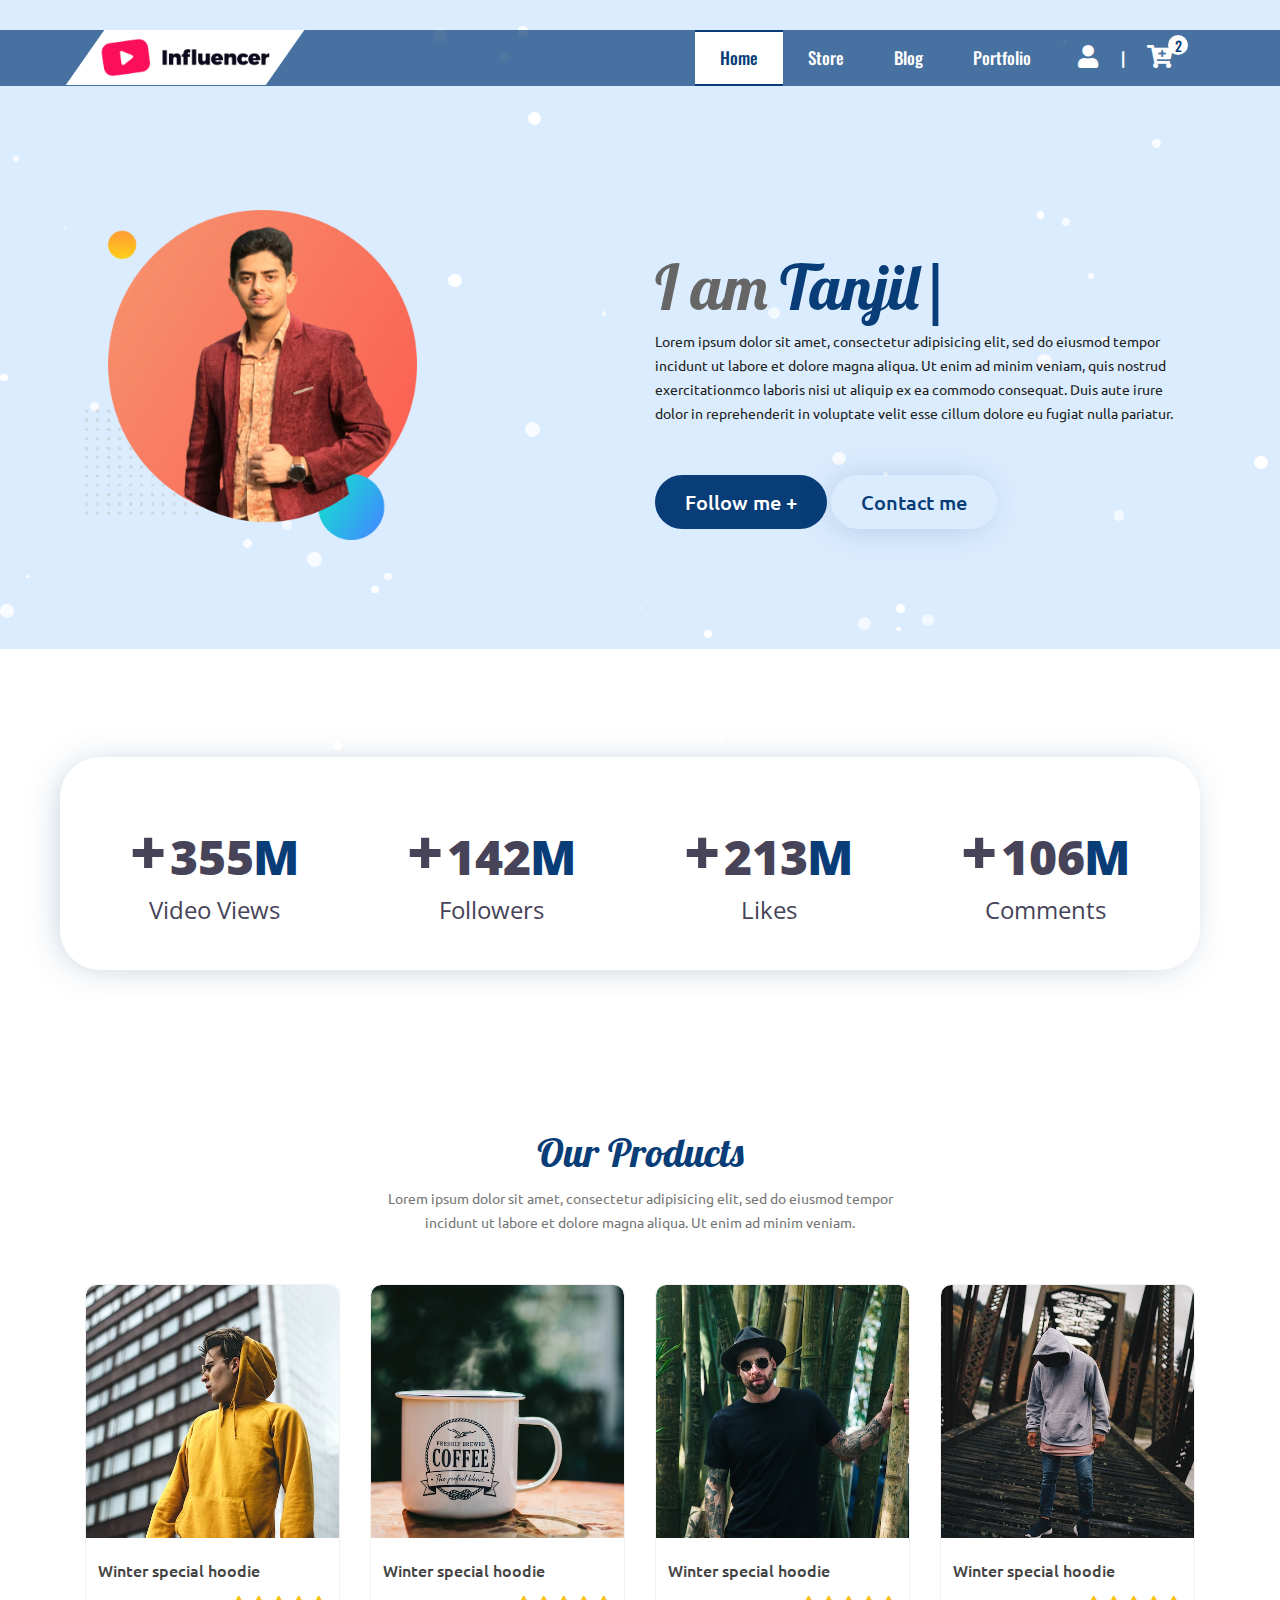
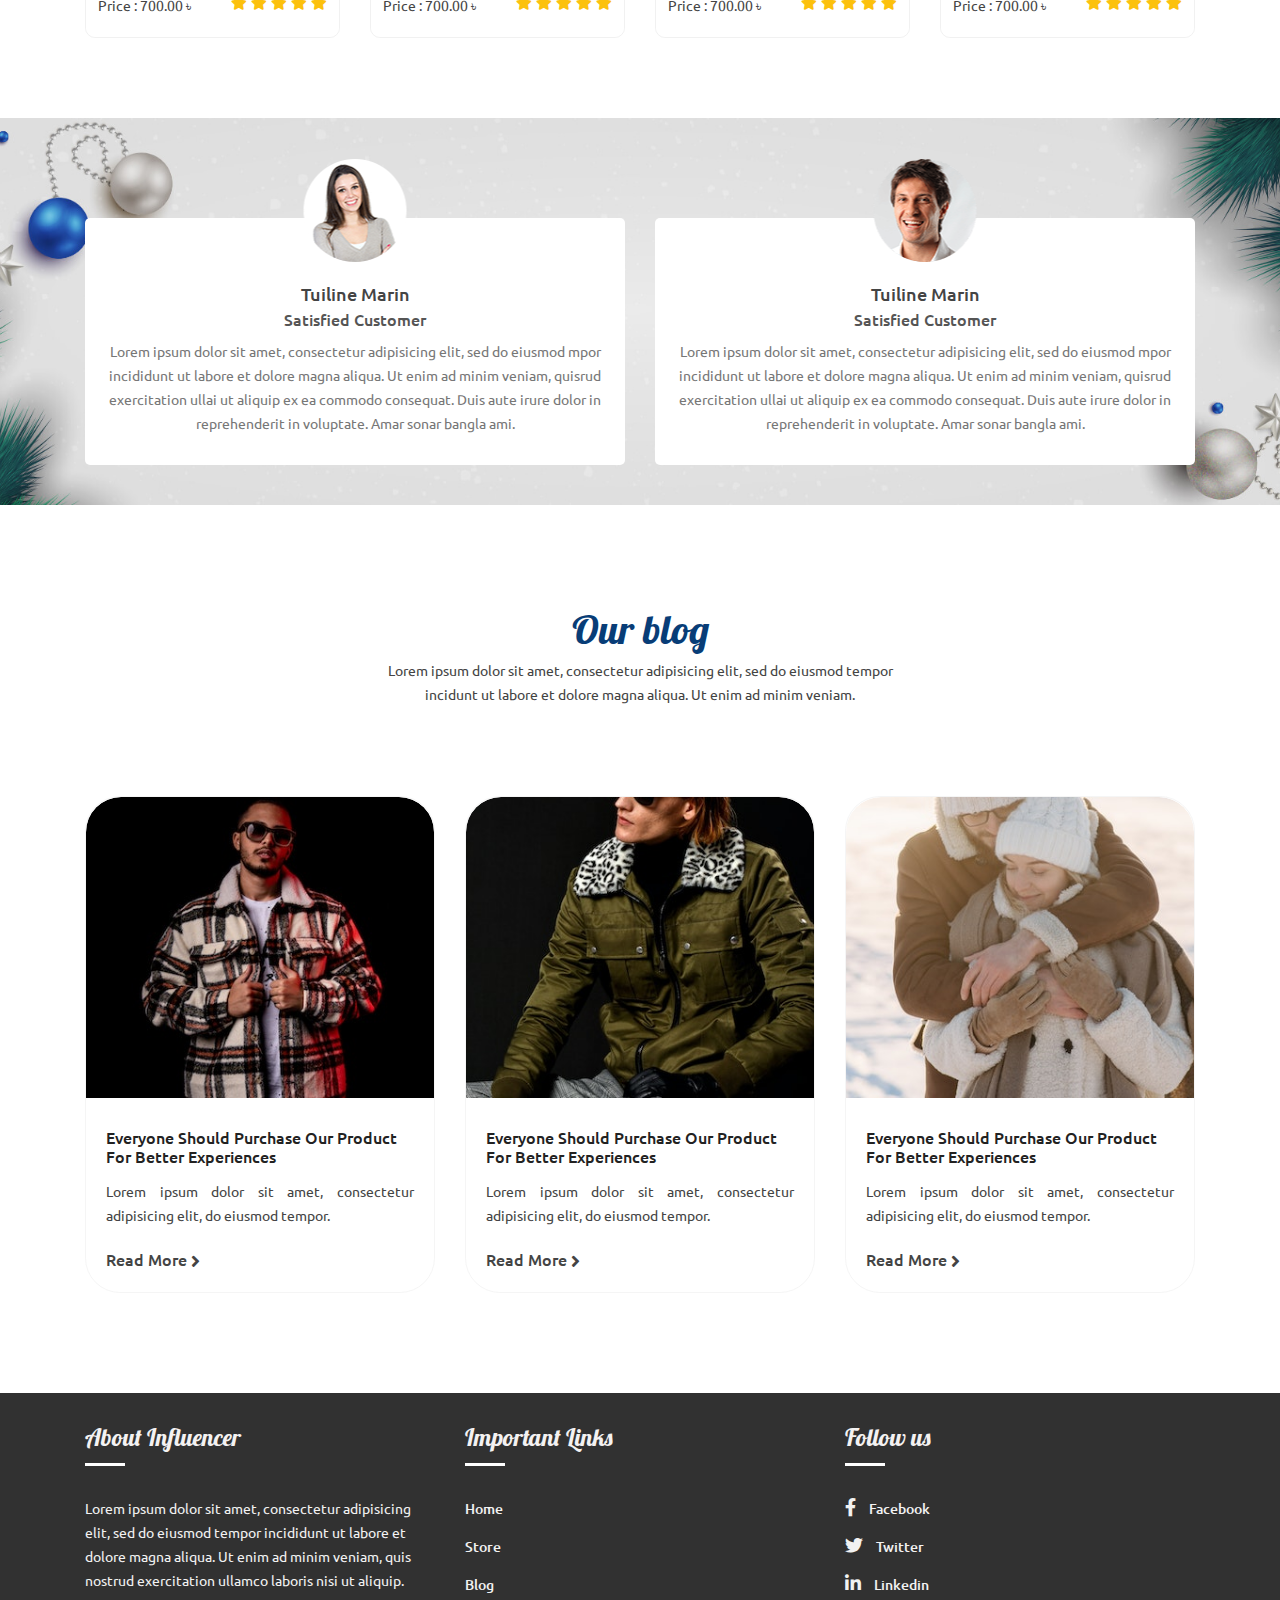
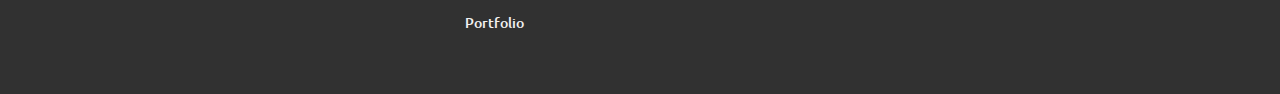
==== index.html @ 05d6592a "some init msg" ====
<!DOCTYPE html>
<html lang="en">

<head>
    <meta charset="UTF-8">
    <meta name="viewport" content="width=device-width, initial-scale=1.0">
    <meta http-equiv="X-UA-Compatible" content="ie=edge">
    <title>Influencer</title>
    <link rel="icon" type="image/png" href="images/favicon.png">
    <link rel="stylesheet" href="css/all.min.css">
    <link rel="stylesheet" href="css/bootstrap.min.css">
    <link href="https://fonts.googleapis.com/css?family=Ubuntu:300,400,500,700&display=swap" rel="stylesheet">
    <link href="https://fonts.googleapis.com/css?family=Lobster&display=swap" rel="stylesheet">
    <link rel="preconnect" href="https://fonts.googleapis.com">
    <link rel="preconnect" href="https://fonts.gstatic.com" crossorigin>
    <link
        href="https://fonts.googleapis.com/css2?family=Open+Sans:wght@400;500;600;700;800&family=Oswald:wght@400;500;600;700&display=swap"
        rel="stylesheet">
    <link rel="stylesheet" href="css/slick.css">
    <link rel="stylesheet" href="css/venobox.css">
    <link rel="stylesheet" href="css/jquery.fallingsnow.css">
    <link rel="stylesheet" href="css/style.css">
    <link rel="stylesheet" href="css/responsive.css">
</head>

<body>
    <!--menu part start-->
    <div class="snow-wrap">
        <div id="snow"></div>
    </div>
    <header id="navigation" class="top_menu">
        <nav class="navbar navbar-expand-lg navbar-light p-0 menu ">
            <div class="container">
                <div class="brand-logo">
                    <a class="navbar-brand" href="index.html">
                        <img src="images/logo.png" class="img-fluid" alt="">
                    </a>
                </div>
                <button class="navbar-toggler" type="button" data-toggle="collapse"
                    data-target="#navbarSupportedContent" aria-controls="navbarSupportedContent" aria-expanded="false"
                    aria-label="Toggle navigation">
                    <span class="navbar-toggler-icon"></span>
                </button>
                <div class="collapse navbar-collapse" id="navbarSupportedContent">
                    <ul class="navbar-nav ml-auto">
                        <li class="nav-item active">
                            <a class="nav-link " href="index.html">Home</a>
                        </li>
                        <li class="nav-item">
                            <a class="nav-link " href="produtc.html">Store</a>
                        </li>
                        <li class="nav-item ">
                            <a class="nav-link " href="blog grid view.html">Blog</a>
                        </li>
                        <li class="nav-item ">
                            <a class="nav-link " href="portfolio.html">Portfolio</a>
                        </li>
                    </ul>
                    <ul class="navbar-nav right_menu">
                        <li class="nav_item">
                            <a href="#" class="nav-link ">
                                <i class="fa fa-user"></i>
                            </a>
                            <ul class="dropdown">
                                <li><a href="#"><i class="fas fa-user"></i>Account</a></li>
                                <li><a href="Check%20out.html"><i class="far fa-check-square"></i>Checkout</a></li>
                                <li><a href="#"><i class="fas fa-address-card"></i>Registration</a></li>
                                <li><a href="login.html"><i class="fas fa-unlock"></i>login</a></li>

                            </ul>
                        </li>

                        <li class="shop-padding nav_item">
                            <a href="#" class="nav-link ">
                                <i class="fas fa-cart-plus"></i>
                                <span>2</span>
                            </a>
                            <div class="dropdown3">
                                <h3>You have <span> 02 items </span>in your cart</h3>
                                <ul class="drop-item1">
                                    <li>
                                        <a href="#">
                                            <img src="images/cart1.jpg" class="img-fluid" alt="">
                                        </a>
                                    </li>
                                    <li>
                                        <a href="#">
                                            <p>Santa Wallet</p>
                                            <span>Price : $ 99.00</span>
                                            <div class="icon">
                                                <i class="fas fa-trash-alt"></i>
                                            </div>
                                        </a>
                                    </li>
                                </ul>
                                <ul class="drop-item2">
                                    <li>
                                        <a href="#">
                                            <img src="images/cart2.jpg" class="img-fluid" alt="">
                                        </a>
                                    </li>
                                    <li>
                                        <a href="#">
                                            <p>Santa Wallet</p>
                                            <span>Price : $ 99.00</span>
                                            <div class="icon">
                                                <i class="fas fa-trash-alt"></i>
                                            </div>
                                        </a>
                                    </li>
                                </ul>
                                <ul class="total">
                                    <span>Total</span>
                                    <span>$500.00</span>
                                </ul>
                                <ol class="v_cart text-center">
                                    <li><a href="cart%20page.html">View Cart</a></li>
                                    <li><a href="Check%20out.html">Check Out</a></li>
                                </ol>
                            </div>
                        </li>
                    </ul>
                </div>
            </div>
        </nav>
    </header>
    <!--menu part ends-->
    <!--banner part start-->
    <section id="banner">
        <div class="container ">
            <div class="row justify-content-end align-items-center">
                <div class="col-lg-6 col-md-7">
                    <div class="banner_image ">
                        <img src="images/man.png" class="w-100 img-fluid" alt="">
                    </div>
                </div>
                <div class="col-lg-6 col-md-5">
                    <div class="banner_text ">
                        <h1>I am <span class="type"></span> </h1>
                        <p>Lorem ipsum dolor sit amet, consectetur adipisicing elit, sed do eiusmod tempor incidunt ut
                            labore et dolore magna aliqua. Ut enim ad minim veniam, quis nostrud exercitationmco laboris
                            nisi ut aliquip ex ea commodo consequat. Duis aute irure dolor in reprehenderit in voluptate
                            velit esse cillum dolore eu fugiat nulla pariatur.</p>
                        <a class="" id="follow_btn" href="#">Follow me +</a>
                        <a class="" id="contact_btn" href="#">Contact me</a>
                    </div>
                </div>
            </div>
        </div>
    </section>

    <!--banner part end-->
    <!--rating section <section 03 -->
    <section class="rating-section mt-5">


        <div class="container">
            <div class="row shadow py-5 px-3 mb-5   rating-rounded">
                <div class="col-lg-3 text-center">
                    <div class="rating-content">
                        <span class="plus"> +</span>
                        <h3 class="count">
                            500
                        </h3>
                        <span class="videos-letter">M</span>
                        <p>Video Views</p>
                    </div>
                </div>
                <div class="col-lg-3 text-center">
                    <div class="rating-content">
                        <span class="plus"> +</span>
                        <h3 class="count">
                            200
                        </h3>
                        <span class="videos-letter">M</span>
                        <p>Followers</p>
                    </div>
                </div>
                <div class="col-lg-3 text-center">
                    <div class="rating-content">
                        <span class="plus"> +</span>
                        <h3 class="count">
                            300
                        </h3>
                        <span class="videos-letter">M</span>
                        <p>Likes</p>
                    </div>
                </div>
                <div class="col-lg-3 text-center">
                    <div class="rating-content">
                        <span class="plus"> +</span>
                        <h3 class="count">
                            150
                        </h3>
                        <span class="videos-letter">M</span>
                        <p>Comments</p>
                    </div>
                </div>
            </div>
        </div>
    </section>
    <section id="prouct_part">
        <div class="container">
            <div class="row justify-content-center">
                <div class="col-lg-6  offset-col-3 ">
                    <div class="product_heading text-center">
                        <h2>Our Products</h2>
                        <p>Lorem ipsum dolor sit amet, consectetur adipisicing elit, sed do eiusmod tempor incidunt
                            ut labore et dolore magna aliqua. Ut enim ad minim veniam.</p>
                    </div>
                </div>
            </div>
            <div class="row  ">
                <div class="col-lg-3 col-md-6 col-sm-6">
                    <div class="product_img_part">
                        <div class="product_img">
                            <img src="images/hooddie.jpg" class="img-fluid" alt="">
                            <div class="product_img_overlay ">
                                <div class="product_details_icon">

                                    <a href="#" class=""><i class="fas fa-shopping-cart"></i></a>
                                    <a href="product_details.html"><i class="fas fa-search-plus"></i></a>
                                </div>

                            </div>
                        </div>
                        <div class="product_details_text">
                            <a href="product_details.html">Winter special hoodie</a>
                            <div class="price d-inline-block">
                                Price : 700.00 ৳
                            </div>
                            <div class="star d-inline-block float-right">
                                <i class="fa fa-star"></i>
                                <i class="fa fa-star"></i>
                                <i class="fa fa-star"></i>
                                <i class="fa fa-star"></i>
                                <i class="fa fa-star"></i>
                            </div>
                        </div>
                    </div>
                </div>
                <div class="col-lg-3 col-md-6 col-sm-6">
                    <div class="product_img_part">
                        <div class="product_img">
                            <img src="images/mug.jpg" class="img-fluid" alt="">
                            <div class="product_img_overlay ">
                                <div class="product_details_icon">

                                    <a href="#" class=""><i class="fas fa-shopping-cart"></i></a>
                                    <a href="product_details.html"><i class="fas fa-search-plus"></i></a>
                                </div>

                            </div>
                        </div>
                        <div class="product_details_text">
                            <a href="product_details.html">Winter special hoodie</a>
                            <div class="price d-inline-block">
                                Price : 700.00 ৳
                            </div>
                            <div class="star d-inline-block float-right">
                                <i class="fa fa-star"></i>
                                <i class="fa fa-star"></i>
                                <i class="fa fa-star"></i>
                                <i class="fa fa-star"></i>
                                <i class="fa fa-star"></i>
                            </div>
                        </div>
                    </div>
                </div>
                <div class="col-lg-3 col-md-6 col-sm-6">
                    <div class="product_img_part">
                        <div class="product_img">
                            <img src="images/tshirt.jpg" class="img-fluid" alt="">
                            <div class="product_img_overlay ">
                                <div class="product_details_icon">

                                    <a href="#" class=""><i class="fas fa-shopping-cart"></i></a>
                                    <a href="product_details.html"><i class="fas fa-search-plus"></i></a>
                                </div>

                            </div>
                        </div>
                        <div class="product_details_text">
                            <a href="product_details.html">Winter special hoodie</a>
                            <div class="price d-inline-block">
                                Price : 700.00 ৳
                            </div>
                            <div class="star d-inline-block float-right">
                                <i class="fa fa-star"></i>
                                <i class="fa fa-star"></i>
                                <i class="fa fa-star"></i>
                                <i class="fa fa-star"></i>
                                <i class="fa fa-star"></i>
                            </div>
                        </div>
                    </div>
                </div>
                <div class="col-lg-3 col-md-6 col-sm-6">
                    <div class="product_img_part">
                        <div class="product_img">
                            <img src="images/hooddie2.jpg" class="img-fluid" alt="">
                            <div class="product_img_overlay ">
                                <div class="product_details_icon">

                                    <a href="#" class=""><i class="fas fa-shopping-cart"></i></a>
                                    <a href="product_details.html"><i class="fas fa-search-plus"></i></a>
                                </div>

                            </div>
                        </div>
                        <div class="product_details_text">
                            <a href="product_details.html">Winter special hoodie</a>
                            <div class="price d-inline-block">
                                Price : 700.00 ৳
                            </div>
                            <div class="star d-inline-block float-right">
                                <i class="fa fa-star"></i>
                                <i class="fa fa-star"></i>
                                <i class="fa fa-star"></i>
                                <i class="fa fa-star"></i>
                                <i class="fa fa-star"></i>
                            </div>
                        </div>
                    </div>
                </div>
            </div>
        </div>
    </section>
    <!--product part ends
    </div>
    customer feedbeck start-->
    <section id="customer">
        <div class="container">
            <div class="row all_customers">
                <div class="col-lg-6 col-md-6 text-center">
                    <div class="customer_1 text-center">
                        <div class="customers_img text-center">
                            <img src="images/1.png" alt="">
                        </div>
                        <h3>Tuiline Marin</h3>
                        <h4>Satisfied Customer</h4>
                        <p>Lorem ipsum dolor sit amet, consectetur adipisicing elit, sed do eiusmod mpor incididunt ut
                            labore et dolore magna aliqua. Ut enim ad minim veniam, quisrud exercitation ullai ut
                            aliquip ex ea commodo consequat. Duis aute irure dolor in reprehenderit in voluptate. Amar
                            sonar bangla ami.</p>
                    </div>
                </div>
                <div class="col-lg-6 col-md-6  text-center">
                    <div class="customer_1 text-center">
                        <div class="customers_img text-center">
                            <img src="images/2.png" alt="">
                        </div>
                        <h3>Tuiline Marin</h3>
                        <h4>Satisfied Customer</h4>
                        <p>Lorem ipsum dolor sit amet, consectetur adipisicing elit, sed do eiusmod mpor incididunt ut
                            labore et dolore magna aliqua. Ut enim ad minim veniam, quisrud exercitation ullai ut
                            aliquip ex ea commodo consequat. Duis aute irure dolor in reprehenderit in voluptate. Amar
                            sonar bangla ami.</p>
                    </div>
                </div>
                <div class="col-lg-6 col-md-6  text-center">
                    <div class="customer_1 text-center">
                        <div class="customers_img text-center">
                            <img src="images/1.png" alt="">
                        </div>
                        <h3>Tuiline Marin</h3>
                        <h4>Satisfied Customer</h4>
                        <p>Lorem ipsum dolor sit amet, consectetur adipisicing elit, sed do eiusmod mpor incididunt ut
                            labore et dolore magna aliqua. Ut enim ad minim veniam, quisrud exercitation ullai ut
                            aliquip ex ea commodo consequat. Duis aute irure dolor in reprehenderit in voluptate. Amar
                            sonar bangla ami.</p>
                    </div>
                </div>
                <div class="col-lg-6 col-md-6  text-center">
                    <div class="customer_1 text-center">
                        <div class="customers_img text-center">
                            <img src="images/2.png" alt="">
                        </div>
                        <h3>Tuiline Marin</h3>
                        <h4>Satisfied Customer</h4>
                        <p>Lorem ipsum dolor sit amet, consectetur adipisicing elit, sed do eiusmod mpor incididunt ut
                            labore et dolore magna aliqua. Ut enim ad minim veniam, quisrud exercitation ullai ut
                            aliquip ex ea commodo consequat. Duis aute irure dolor in reprehenderit in voluptate. Amar
                            sonar bangla ami.</p>
                    </div>
                </div>


            </div>
        </div>
    </section>
    <!--customer feedbeck Ends-->




    <!--start blog part-->
    <section id="blog_part">
        <div class="container">
            <div class="row justify-content-center">
                <div class="col-lg-6 offset-col-3 text-center">
                    <div class="blog_heading">
                        <h2>Our blog</h2>
                        <p>Lorem ipsum dolor sit amet, consectetur adipisicing elit, sed do eiusmod tempor incidunt ut
                            labore et dolore magna aliqua. Ut enim ad minim veniam.</p>
                    </div>
                </div>
            </div>
            <div class="row blog_content">
                <div class="col-lg-4 col-md-6">

                    <div class="main_blog">
                        <div class="blog_img">
                            <img src="images/blog-1.jpg" class="img-fluid w-100" alt="">
                        </div>
                        <div class="blog_text">
                            <a href="blog details.html">
                                <h3>Everyone should purchase our product for better experiences</h3>
                            </a>
                            <p>Lorem ipsum dolor sit amet, consectetur adipisicing elit, do eiusmod tempor.</p>
                            <a href="blog details.html">Read More <i class="fa fa-angle-right"></i></a>
                        </div>
                    </div>

                </div>
                <div class="col-lg-4 col-md-6">

                    <div class="main_blog">
                        <div class="blog_img">
                            <img src="images/blog-2.jpg" class="img-fluid w-100" alt="">
                        </div>
                        <div class="blog_text">
                            <a href="blog details.html">
                                <h3>Everyone should purchase our product for better experiences</h3>
                            </a>
                            <p>Lorem ipsum dolor sit amet, consectetur adipisicing elit, do eiusmod tempor.</p>
                            <a href="blog details.html">Read More <i class="fa fa-angle-right"></i></a>
                        </div>
                    </div>

                </div>
                <div class="col-lg-4 col-md-6">

                    <div class="main_blog">
                        <div class="blog_img">
                            <img src="images/blog-3.jpg" class="img-fluid w-100" alt="">
                        </div>
                        <div class="blog_text">
                            <a href="blog details.html">
                                <h3>Everyone should purchase our product for better experiences</h3>
                            </a>
                            <p>Lorem ipsum dolor sit amet, consectetur adipisicing elit, do eiusmod tempor.</p>
                            <a href="blog details.html">Read More <i class="fa fa-angle-right"></i></a>
                        </div>
                    </div>

                </div>
            </div>
        </div>
    </section>
    <!--start blog Ends-->




    <!--footer part start-->
    <footer id="footer_part">

        <div class="container">
            <div class="footer_top">
                <div class="row">
                    <div class="col-lg-4 col-12">
                        <div class="about_krestfeest">
                            <h2>About Influencer</h2>
                            <p class="p_1">Lorem ipsum dolor sit amet, consectetur adipisicing elit, sed do eiusmod
                                tempor incididunt ut labore et dolore magna aliqua. Ut enim ad minim veniam, quis
                                nostrud exercitation ullamco laboris nisi ut aliquip.</p>
                        </div>
                    </div>
                    <div class="col-lg-4 col-6 col-md-4">
                        <div class="important_link">
                            <h2>Important Links</h2>
                            <ul>
                                <li><a href="#">Home</a></li>
                                <li><a href="#">Store</a></li>
                                <li><a href="#">Blog</a></li>
                                <li><a href="#">Portfolio</a></li>
                            </ul>
                        </div>
                    </div>
                    <div class="col-lg-4 col-6 col-md-4">
                        <div class="follow_us">
                            <h2>Follow us</h2>
                            <ul>
                                <li><a href="#"><i class="fab fa-facebook-f"></i> Facebook</a></li>
                                <li><a href="#"><i class="fab fa-twitter"></i> Twitter</a></li>
                                <li><a href="#"><i class="fab fa-linkedin-in"></i> Linkedin</a></li>
                            </ul>
                        </div>
                    </div>
                </div>
            </div>
        </div>
    </footer>


    <i class="fa fa-angle-up top_to"></i>
    <!--footer part Ends-->

    <script src="js/jquery-1.12.4.min.js"></script>

    <script src="js/popper.min.js"></script>
    <script src="js/bootstrap.min.js"></script>

    <script src="js/slick.min.js"></script>
    <script src="js/venobox.min.js"></script>
    <script src="js/jquery.fallingsnow.min.js"></script>
    <script src="js/typed.min.js"></script>
    <script src="js/jquery.counterup.min.js"></script>
    <script src="js/waypoints.min.js"></script>
    <script src="js/custom.js"></script>

</body>

</html>
---- css/venobox.css ----
/* ------ venobox.css --------*/
.vbox-overlay *, .vbox-overlay *:before, .vbox-overlay *:after{
    -webkit-backface-visibility: hidden;
    -webkit-box-sizing:border-box;
    -moz-box-sizing:border-box;
    box-sizing:border-box;
}
.vbox-overlay * { 
    -webkit-backface-visibility: visible;
    backface-visibility: visible;
}
.vbox-overlay{
    display: -webkit-flex;
    display: flex;
    -webkit-flex-direction: column;
    flex-direction: column;
    -webkit-justify-content: center;
    justify-content: center;
    -webkit-align-items: center;
    align-items: center;
    position: fixed;
    left: 0;
    top: 0;
    bottom: 0;
    right: 0;
    z-index: 1040;
    -webkit-transform:translateZ(1000px);
    transform: translateZ(1000px);
    transform-style: preserve-3d;
}

/* ----- navigation ----- */
.vbox-title{
    width: 100%;
    height: 40px;
    float: left;
    text-align: center;
    line-height: 28px;
    font-size: 12px;
    padding: 6px 40px;
    overflow: hidden;
    position: fixed;
    display: none;
    left: 0;
    z-index: 1050;
}
.vbox-close{
    cursor: pointer;
    position: fixed;
    top: -1px;
    right: 0;
    width: 50px;
    height: 40px;
    padding: 6px;
    display: block;
    background-position:10px center;
    overflow: hidden;
    font-size: 24px;
    line-height: 1;
    text-align: center;
    z-index: 1050;
}
.vbox-num{
    cursor: pointer;
    position: fixed;
    left: 0;
    height: 40px;
    display: block;
    overflow: hidden;
    line-height: 28px;
    font-size: 12px;
    padding: 6px 10px;
    display: none;
    z-index: 1050;
}
/* ----- navigation ARROWS ----- */
.vbox-next, .vbox-prev{
    position: fixed;
    top: 50%;
    margin-top: -15px;
    overflow: hidden;
    cursor: pointer;
    display: block;
    width: 45px;
    height: 45px;
    z-index: 1050;
}
.vbox-next span, .vbox-prev span{
    position: relative;
    width: 20px;
    height: 20px;
    border: 2px solid transparent;
    border-top-color: #B6B6B6;
    border-right-color: #B6B6B6;
    text-indent: -100px;
    position: absolute;
    top: 8px;
    display: block;
}
.vbox-prev{
    left: 15px;
}
.vbox-next{
    right: 15px;
}
.vbox-prev span{
    left: 10px;
    -ms-transform: rotate(-135deg);
    -webkit-transform: rotate(-135deg);
    transform: rotate(-135deg);
}
.vbox-next span{
    -ms-transform: rotate(45deg);
    -webkit-transform: rotate(45deg);
    transform: rotate(45deg);
    right: 10px;
}
/* ------- inline window ------ */
.vbox-inline{
    width: 420px;
    height: 315px;
    height: 70vh;
    padding: 10px;
    background: #fff;
    margin: 0 auto;
    overflow: auto;
    text-align: left;
}
/* ------- Video & iFrames window ------ */
.venoframe{
    max-width: 100%;
    width: 100%;
    border: none;
    width: 100%;
    height: 260px;
    height: 70vh;
}
.venoframe.vbvid{
    height: 260px;
}
@media (min-width: 768px) {
    .venoframe, .vbox-inline{
        width: 90%;
        height: 360px;
        height: 70vh;
    }
    .venoframe.vbvid{
        width: 640px;
        height: 360px;
    }
}
@media (min-width: 992px) {
    .venoframe, .vbox-inline{
        max-width: 1200px;
        width: 80%;
        height: 540px;
        height: 70vh;
    }
    .venoframe.vbvid{
        width: 960px;
        height: 540px;
    }
}
/* 
Please do NOT edit this part! 
or at least read this note: http://i.imgur.com/7C0ws9e.gif
*/
.vbox-open{
    overflow: hidden;
}
.vbox-container{
    position: absolute;
    left: 0;
    right: 0;
    top: 0;
    bottom: 0;
    overflow-x: hidden;
    overflow-y: scroll;
    overflow-scrolling: touch;
    -webkit-overflow-scrolling: touch;
    z-index: 20;
    max-height: 100%;

}

.vbox-content{
    text-align: center;
    float: left;
    width: 100%;
    position: relative;
    overflow: hidden;
    padding: 20px 10px;
}
.vbox-container img{
    max-width: 100%;
    height: auto;
}
.vbox-figlio{
    box-shadow: 0 0 12px rgba(0,0,0,0.19), 0 6px 6px rgba(0,0,0,0.23);
    max-width: 100%;
    text-align: initial;
}
img.vbox-figlio{
    -webkit-user-select: none;
-khtml-user-select: none;
-moz-user-select: none;
-o-user-select: none;
user-select: none;
}
.vbox-content.swipe-left{
    margin-left: -200px !important;
}
.vbox-content.swipe-right{
    margin-left: 200px !important;
}
.vbox-animated{
    webkit-transition: margin 300ms ease-out;
    transition: margin 300ms ease-out;
}

/* ---------- preloader ----------
 * SPINKIT 
 * http://tobiasahlin.com/spinkit/
-------------------------------- */
.sk-double-bounce,.sk-rotating-plane{width:40px;height:40px;margin:40px auto}.sk-rotating-plane{background-color:#333;-webkit-animation:sk-rotatePlane 1.2s infinite ease-in-out;animation:sk-rotatePlane 1.2s infinite ease-in-out}@-webkit-keyframes sk-rotatePlane{0%{-webkit-transform:perspective(120px) rotateX(0) rotateY(0);transform:perspective(120px) rotateX(0) rotateY(0)}50%{-webkit-transform:perspective(120px) rotateX(-180.1deg) rotateY(0);transform:perspective(120px) rotateX(-180.1deg) rotateY(0)}100%{-webkit-transform:perspective(120px) rotateX(-180deg) rotateY(-179.9deg);transform:perspective(120px) rotateX(-180deg) rotateY(-179.9deg)}}@keyframes sk-rotatePlane{0%{-webkit-transform:perspective(120px) rotateX(0) rotateY(0);transform:perspective(120px) rotateX(0) rotateY(0)}50%{-webkit-transform:perspective(120px) rotateX(-180.1deg) rotateY(0);transform:perspective(120px) rotateX(-180.1deg) rotateY(0)}100%{-webkit-transform:perspective(120px) rotateX(-180deg) rotateY(-179.9deg);transform:perspective(120px) rotateX(-180deg) rotateY(-179.9deg)}}.sk-double-bounce{position:relative}.sk-double-bounce .sk-child{width:100%;height:100%;border-radius:50%;background-color:#333;opacity:.6;position:absolute;top:0;left:0;-webkit-animation:sk-doubleBounce 2s infinite ease-in-out;animation:sk-doubleBounce 2s infinite ease-in-out}.sk-chasing-dots .sk-child,.sk-spinner-pulse,.sk-three-bounce .sk-child{background-color:#333;border-radius:100%}.sk-double-bounce .sk-double-bounce2{-webkit-animation-delay:-1s;animation-delay:-1s}@-webkit-keyframes sk-doubleBounce{0%,100%{-webkit-transform:scale(0);transform:scale(0)}50%{-webkit-transform:scale(1);transform:scale(1)}}@keyframes sk-doubleBounce{0%,100%{-webkit-transform:scale(0);transform:scale(0)}50%{-webkit-transform:scale(1);transform:scale(1)}}.sk-wave{margin:40px auto;width:50px;height:40px;text-align:center;font-size:10px}.sk-wave .sk-rect{background-color:#333;height:100%;width:6px;display:inline-block;-webkit-animation:sk-waveStretchDelay 1.2s infinite ease-in-out;animation:sk-waveStretchDelay 1.2s infinite ease-in-out}.sk-wave .sk-rect1{-webkit-animation-delay:-1.2s;animation-delay:-1.2s}.sk-wave .sk-rect2{-webkit-animation-delay:-1.1s;animation-delay:-1.1s}.sk-wave .sk-rect3{-webkit-animation-delay:-1s;animation-delay:-1s}.sk-wave .sk-rect4{-webkit-animation-delay:-.9s;animation-delay:-.9s}.sk-wave .sk-rect5{-webkit-animation-delay:-.8s;animation-delay:-.8s}@-webkit-keyframes sk-waveStretchDelay{0%,100%,40%{-webkit-transform:scaleY(.4);transform:scaleY(.4)}20%{-webkit-transform:scaleY(1);transform:scaleY(1)}}@keyframes sk-waveStretchDelay{0%,100%,40%{-webkit-transform:scaleY(.4);transform:scaleY(.4)}20%{-webkit-transform:scaleY(1);transform:scaleY(1)}}.sk-wandering-cubes{margin:40px auto;width:40px;height:40px;position:relative}.sk-wandering-cubes .sk-cube{background-color:#333;width:10px;height:10px;position:absolute;top:0;left:0;-webkit-animation:sk-wanderingCube 1.8s ease-in-out -1.8s infinite both;animation:sk-wanderingCube 1.8s ease-in-out -1.8s infinite both}.sk-chasing-dots,.sk-spinner-pulse{width:40px;height:40px;margin:40px auto}.sk-wandering-cubes .sk-cube2{-webkit-animation-delay:-.9s;animation-delay:-.9s}@-webkit-keyframes sk-wanderingCube{0%{-webkit-transform:rotate(0);transform:rotate(0)}25%{-webkit-transform:translateX(30px) rotate(-90deg) scale(.5);transform:translateX(30px) rotate(-90deg) scale(.5)}50%{-webkit-transform:translateX(30px) translateY(30px) rotate(-179deg);transform:translateX(30px) translateY(30px) rotate(-179deg)}50.1%{-webkit-transform:translateX(30px) translateY(30px) rotate(-180deg);transform:translateX(30px) translateY(30px) rotate(-180deg)}75%{-webkit-transform:translateX(0) translateY(30px) rotate(-270deg) scale(.5);transform:translateX(0) translateY(30px) rotate(-270deg) scale(.5)}100%{-webkit-transform:rotate(-360deg);transform:rotate(-360deg)}}@keyframes sk-wanderingCube{0%{-webkit-transform:rotate(0);transform:rotate(0)}25%{-webkit-transform:translateX(30px) rotate(-90deg) scale(.5);transform:translateX(30px) rotate(-90deg) scale(.5)}50%{-webkit-transform:translateX(30px) translateY(30px) rotate(-179deg);transform:translateX(30px) translateY(30px) rotate(-179deg)}50.1%{-webkit-transform:translateX(30px) translateY(30px) rotate(-180deg);transform:translateX(30px) translateY(30px) rotate(-180deg)}75%{-webkit-transform:translateX(0) translateY(30px) rotate(-270deg) scale(.5);transform:translateX(0) translateY(30px) rotate(-270deg) scale(.5)}100%{-webkit-transform:rotate(-360deg);transform:rotate(-360deg)}}.sk-spinner-pulse{-webkit-animation:sk-pulseScaleOut 1s infinite ease-in-out;animation:sk-pulseScaleOut 1s infinite ease-in-out}@-webkit-keyframes sk-pulseScaleOut{0%{-webkit-transform:scale(0);transform:scale(0)}100%{-webkit-transform:scale(1);transform:scale(1);opacity:0}}@keyframes sk-pulseScaleOut{0%{-webkit-transform:scale(0);transform:scale(0)}100%{-webkit-transform:scale(1);transform:scale(1);opacity:0}}.sk-chasing-dots{position:relative;text-align:center;-webkit-animation:sk-chasingDotsRotate 2s infinite linear;animation:sk-chasingDotsRotate 2s infinite linear}.sk-chasing-dots .sk-child{width:60%;height:60%;display:inline-block;position:absolute;top:0;-webkit-animation:sk-chasingDotsBounce 2s infinite ease-in-out;animation:sk-chasingDotsBounce 2s infinite ease-in-out}.sk-chasing-dots .sk-dot2{top:auto;bottom:0;-webkit-animation-delay:-1s;animation-delay:-1s}@-webkit-keyframes sk-chasingDotsRotate{100%{-webkit-transform:rotate(360deg);transform:rotate(360deg)}}@keyframes sk-chasingDotsRotate{100%{-webkit-transform:rotate(360deg);transform:rotate(360deg)}}@-webkit-keyframes sk-chasingDotsBounce{0%,100%{-webkit-transform:scale(0);transform:scale(0)}50%{-webkit-transform:scale(1);transform:scale(1)}}@keyframes sk-chasingDotsBounce{0%,100%{-webkit-transform:scale(0);transform:scale(0)}50%{-webkit-transform:scale(1);transform:scale(1)}}.sk-three-bounce{margin:40px auto;width:80px;text-align:center}.sk-three-bounce .sk-child{width:20px;height:20px;display:inline-block;-webkit-animation:sk-three-bounce 1.4s ease-in-out 0s infinite both;animation:sk-three-bounce 1.4s ease-in-out 0s infinite both}.sk-circle .sk-child:before,.sk-fading-circle .sk-circle:before{display:block;border-radius:100%;content:'';background-color:#333}.sk-three-bounce .sk-bounce1{-webkit-animation-delay:-.32s;animation-delay:-.32s}.sk-three-bounce .sk-bounce2{-webkit-animation-delay:-.16s;animation-delay:-.16s}@-webkit-keyframes sk-three-bounce{0%,100%,80%{-webkit-transform:scale(0);transform:scale(0)}40%{-webkit-transform:scale(1);transform:scale(1)}}@keyframes sk-three-bounce{0%,100%,80%{-webkit-transform:scale(0);transform:scale(0)}40%{-webkit-transform:scale(1);transform:scale(1)}}.sk-circle{margin:40px auto;width:40px;height:40px;position:relative}.sk-circle .sk-child{width:100%;height:100%;position:absolute;left:0;top:0}.sk-circle .sk-child:before{margin:0 auto;width:15%;height:15%;-webkit-animation:sk-circleBounceDelay 1.2s infinite ease-in-out both;animation:sk-circleBounceDelay 1.2s infinite ease-in-out both}.sk-circle .sk-circle2{-webkit-transform:rotate(30deg);-ms-transform:rotate(30deg);transform:rotate(30deg)}.sk-circle .sk-circle3{-webkit-transform:rotate(60deg);-ms-transform:rotate(60deg);transform:rotate(60deg)}.sk-circle .sk-circle4{-webkit-transform:rotate(90deg);-ms-transform:rotate(90deg);transform:rotate(90deg)}.sk-circle .sk-circle5{-webkit-transform:rotate(120deg);-ms-transform:rotate(120deg);transform:rotate(120deg)}.sk-circle .sk-circle6{-webkit-transform:rotate(150deg);-ms-transform:rotate(150deg);transform:rotate(150deg)}.sk-circle .sk-circle7{-webkit-transform:rotate(180deg);-ms-transform:rotate(180deg);transform:rotate(180deg)}.sk-circle .sk-circle8{-webkit-transform:rotate(210deg);-ms-transform:rotate(210deg);transform:rotate(210deg)}.sk-circle .sk-circle9{-webkit-transform:rotate(240deg);-ms-transform:rotate(240deg);transform:rotate(240deg)}.sk-circle .sk-circle10{-webkit-transform:rotate(270deg);-ms-transform:rotate(270deg);transform:rotate(270deg)}.sk-circle .sk-circle11{-webkit-transform:rotate(300deg);-ms-transform:rotate(300deg);transform:rotate(300deg)}.sk-circle .sk-circle12{-webkit-transform:rotate(330deg);-ms-transform:rotate(330deg);transform:rotate(330deg)}.sk-circle .sk-circle2:before{-webkit-animation-delay:-1.1s;animation-delay:-1.1s}.sk-circle .sk-circle3:before{-webkit-animation-delay:-1s;animation-delay:-1s}.sk-circle .sk-circle4:before{-webkit-animation-delay:-.9s;animation-delay:-.9s}.sk-circle .sk-circle5:before{-webkit-animation-delay:-.8s;animation-delay:-.8s}.sk-circle .sk-circle6:before{-webkit-animation-delay:-.7s;animation-delay:-.7s}.sk-circle .sk-circle7:before{-webkit-animation-delay:-.6s;animation-delay:-.6s}.sk-circle .sk-circle8:before{-webkit-animation-delay:-.5s;animation-delay:-.5s}.sk-circle .sk-circle9:before{-webkit-animation-delay:-.4s;animation-delay:-.4s}.sk-circle .sk-circle10:before{-webkit-animation-delay:-.3s;animation-delay:-.3s}.sk-circle .sk-circle11:before{-webkit-animation-delay:-.2s;animation-delay:-.2s}.sk-circle .sk-circle12:before{-webkit-animation-delay:-.1s;animation-delay:-.1s}@-webkit-keyframes sk-circleBounceDelay{0%,100%,80%{-webkit-transform:scale(0);transform:scale(0)}40%{-webkit-transform:scale(1);transform:scale(1)}}@keyframes sk-circleBounceDelay{0%,100%,80%{-webkit-transform:scale(0);transform:scale(0)}40%{-webkit-transform:scale(1);transform:scale(1)}}.sk-cube-grid{width:40px;height:40px;margin:40px auto}.sk-cube-grid .sk-cube{width:33.33%;height:33.33%;background-color:#333;float:left;-webkit-animation:sk-cubeGridScaleDelay 1.3s infinite ease-in-out;animation:sk-cubeGridScaleDelay 1.3s infinite ease-in-out}.sk-cube-grid .sk-cube1{-webkit-animation-delay:.2s;animation-delay:.2s}.sk-cube-grid .sk-cube2{-webkit-animation-delay:.3s;animation-delay:.3s}.sk-cube-grid .sk-cube3{-webkit-animation-delay:.4s;animation-delay:.4s}.sk-cube-grid .sk-cube4{-webkit-animation-delay:.1s;animation-delay:.1s}.sk-cube-grid .sk-cube5{-webkit-animation-delay:.2s;animation-delay:.2s}.sk-cube-grid .sk-cube6{-webkit-animation-delay:.3s;animation-delay:.3s}.sk-cube-grid .sk-cube7{-webkit-animation-delay:0ms;animation-delay:0ms}.sk-cube-grid .sk-cube8{-webkit-animation-delay:.1s;animation-delay:.1s}.sk-cube-grid .sk-cube9{-webkit-animation-delay:.2s;animation-delay:.2s}@-webkit-keyframes sk-cubeGridScaleDelay{0%,100%,70%{-webkit-transform:scale3D(1,1,1);transform:scale3D(1,1,1)}35%{-webkit-transform:scale3D(0,0,1);transform:scale3D(0,0,1)}}@keyframes sk-cubeGridScaleDelay{0%,100%,70%{-webkit-transform:scale3D(1,1,1);transform:scale3D(1,1,1)}35%{-webkit-transform:scale3D(0,0,1);transform:scale3D(0,0,1)}}.sk-fading-circle{margin:40px auto;width:40px;height:40px;position:relative}.sk-fading-circle .sk-circle{width:100%;height:100%;position:absolute;left:0;top:0}.sk-fading-circle .sk-circle:before{margin:0 auto;width:15%;height:15%;-webkit-animation:sk-circleFadeDelay 1.2s infinite ease-in-out both;animation:sk-circleFadeDelay 1.2s infinite ease-in-out both}.sk-fading-circle .sk-circle2{-webkit-transform:rotate(30deg);-ms-transform:rotate(30deg);transform:rotate(30deg)}.sk-fading-circle .sk-circle3{-webkit-transform:rotate(60deg);-ms-transform:rotate(60deg);transform:rotate(60deg)}.sk-fading-circle .sk-circle4{-webkit-transform:rotate(90deg);-ms-transform:rotate(90deg);transform:rotate(90deg)}.sk-fading-circle .sk-circle5{-webkit-transform:rotate(120deg);-ms-transform:rotate(120deg);transform:rotate(120deg)}.sk-fading-circle .sk-circle6{-webkit-transform:rotate(150deg);-ms-transform:rotate(150deg);transform:rotate(150deg)}.sk-fading-circle .sk-circle7{-webkit-transform:rotate(180deg);-ms-transform:rotate(180deg);transform:rotate(180deg)}.sk-fading-circle .sk-circle8{-webkit-transform:rotate(210deg);-ms-transform:rotate(210deg);transform:rotate(210deg)}.sk-fading-circle .sk-circle9{-webkit-transform:rotate(240deg);-ms-transform:rotate(240deg);transform:rotate(240deg)}.sk-fading-circle .sk-circle10{-webkit-transform:rotate(270deg);-ms-transform:rotate(270deg);transform:rotate(270deg)}.sk-fading-circle .sk-circle11{-webkit-transform:rotate(300deg);-ms-transform:rotate(300deg);transform:rotate(300deg)}.sk-fading-circle .sk-circle12{-webkit-transform:rotate(330deg);-ms-transform:rotate(330deg);transform:rotate(330deg)}.sk-fading-circle .sk-circle2:before{-webkit-animation-delay:-1.1s;animation-delay:-1.1s}.sk-fading-circle .sk-circle3:before{-webkit-animation-delay:-1s;animation-delay:-1s}.sk-fading-circle .sk-circle4:before{-webkit-animation-delay:-.9s;animation-delay:-.9s}.sk-fading-circle .sk-circle5:before{-webkit-animation-delay:-.8s;animation-delay:-.8s}.sk-fading-circle .sk-circle6:before{-webkit-animation-delay:-.7s;animation-delay:-.7s}.sk-fading-circle .sk-circle7:before{-webkit-animation-delay:-.6s;animation-delay:-.6s}.sk-fading-circle .sk-circle8:before{-webkit-animation-delay:-.5s;animation-delay:-.5s}.sk-fading-circle .sk-circle9:before{-webkit-animation-delay:-.4s;animation-delay:-.4s}.sk-fading-circle .sk-circle10:before{-webkit-animation-delay:-.3s;animation-delay:-.3s}.sk-fading-circle .sk-circle11:before{-webkit-animation-delay:-.2s;animation-delay:-.2s}.sk-fading-circle .sk-circle12:before{-webkit-animation-delay:-.1s;animation-delay:-.1s}@-webkit-keyframes sk-circleFadeDelay{0%,100%,39%{opacity:0}40%{opacity:1}}@keyframes sk-circleFadeDelay{0%,100%,39%{opacity:0}40%{opacity:1}}.sk-folding-cube{margin:40px auto;width:40px;height:40px;position:relative;-webkit-transform:rotateZ(45deg);transform:rotateZ(45deg)}.sk-folding-cube .sk-cube{float:left;width:50%;height:50%;position:relative;-webkit-transform:scale(1.1);-ms-transform:scale(1.1);transform:scale(1.1)}.sk-folding-cube .sk-cube:before{content:'';position:absolute;top:0;left:0;width:100%;height:100%;background-color:#333;-webkit-animation:sk-foldCubeAngle 2.4s infinite linear both;animation:sk-foldCubeAngle 2.4s infinite linear both;-webkit-transform-origin:100% 100%;-ms-transform-origin:100% 100%;transform-origin:100% 100%}.sk-folding-cube .sk-cube2{-webkit-transform:scale(1.1) rotateZ(90deg);transform:scale(1.1) rotateZ(90deg)}.sk-folding-cube .sk-cube3{-webkit-transform:scale(1.1) rotateZ(180deg);transform:scale(1.1) rotateZ(180deg)}.sk-folding-cube .sk-cube4{-webkit-transform:scale(1.1) rotateZ(270deg);transform:scale(1.1) rotateZ(270deg)}.sk-folding-cube .sk-cube2:before{-webkit-animation-delay:.3s;animation-delay:.3s}.sk-folding-cube .sk-cube3:before{-webkit-animation-delay:.6s;animation-delay:.6s}.sk-folding-cube .sk-cube4:before{-webkit-animation-delay:.9s;animation-delay:.9s}@-webkit-keyframes sk-foldCubeAngle{0%,10%{-webkit-transform:perspective(140px) rotateX(-180deg);transform:perspective(140px) rotateX(-180deg);opacity:0}25%,75%{-webkit-transform:perspective(140px) rotateX(0);transform:perspective(140px) rotateX(0);opacity:1}100%,90%{-webkit-transform:perspective(140px) rotateY(180deg);transform:perspective(140px) rotateY(180deg);opacity:0}}@keyframes sk-foldCubeAngle{0%,10%{-webkit-transform:perspective(140px) rotateX(-180deg);transform:perspective(140px) rotateX(-180deg);opacity:0}25%,75%{-webkit-transform:perspective(140px) rotateX(0);transform:perspective(140px) rotateX(0);opacity:1}100%,90%{-webkit-transform:perspective(140px) rotateY(180deg);transform:perspective(140px) rotateY(180deg);opacity:0}}
---- css/style.css ----
* {
    margin: 0;
    padding: 0;
    outline: 0;
    box-sizing: border-box;
}

:root {
    --blue: #083D77;
    --white: #ffffff;
}

a:hover {
    text-decoration: none;
}

ol,
ul {
    list-style: none;
}

.clr {
    clear: both;
}

img {
    vertical-align: middle;
}

p {
    font-size: 14px;
    font-weight: 400;
    line-height: 24px;
    font-family: 'Open Sans', sans-serif;
    color: #353535;
}

h1,
h2,
h3,
h4,
h5,
h6,
p {
    margin: 0;
    padding: 0;
}

body {
    font-family: 'Open Sans', sans-serif;
}

ul,
ol {
    list-style: none;
}


html,
body {

    scroll-behavior: smooth;
}

/*********menu part start*********/

/* header {
    position: absolute;
    width: 100%;
    left: 0;
    top: 25px;
    transition: all linear 0.2s;
    background: rgb(8, 61, 119, 0.7);
    z-index: 300000;
} */

#navigation {
    position: absolute;
    left: 0;
    top: 30px;
    width: 100%;
    z-index: 10;
    background: rgb(8, 61, 119, 0.7);
}

#navigation.NavFiexd {
    position: fixed;
    background: rgb(8, 61, 119, 0.7);
    top: 0px;
    left: 0;
    width: 100%;
    animation: animate .5s;
    z-index: 9999999;
    transition: all linear 0.3s;
}

@keyframes animate {
    from {
        top: -70px;
    }

    to {
        top: 0px;
    }
}

.top_to {
    position: fixed;
    right: 30px;
    bottom: 30px;
    font-size: 24px;
    color: #dbecff;
    width: 40px;
    height: 40px;
    line-height: 40px;
    text-align: center;
    background: var(--blue);
    border-radius: 50%;
    box-shadow: 0 0 5px var(--blue);
    display: none;
}


header nav .navbar-nav .nav-item .nav-link {
    font-family: 'Oswald', sans-serif;
    font-weight: 500;
    font-size: 17px;
    color: #fff;
    padding: 15px 25px;
    position: relative;
    transition: all linear 0.3s;
}

header nav .navbar-nav .nav-item .nav-link::after {
    content: '';
    position: absolute;
    width: 0;
    height: 2px;
    background-color: var(--blue);
    bottom: 0;
    left: 0;
    transition: all linear 0.3s;
}

header nav .navbar-nav .nav-item .nav-link::before {
    content: '';
    position: absolute;
    width: 0;
    height: 2px;
    background-color: var(--blue);
    top: 0;
    right: 0;
    transition: all linear 0.3s;
}

header nav .navbar-nav .nav-item:hover .nav-link::before,
header nav .navbar-nav .nav-item.active .nav-link::before {
    width: 100%;
    transition: all linear 0.3s;

}

header nav .navbar-nav .nav-item:hover .nav-link::after,
header nav .navbar-nav .nav-item.active .nav-link::after {
    width: 100%;
    transition: all linear 0.3s;
}

header nav .right_menu .nav_item .nav-link {
    font-family: 'Oswald', sans-serif;
    font-weight: 500;
    font-size: 17px;
    padding: 10px 22px;
    color: #fff !important;
}


header .navbar-brand {
    transform: skewX(-35deg);
    background-color: rgb(8, 61, 119, 1);
    padding: 8px 15px;
    top: -8px !important;
    transition: all linear 0.3s;
    background-color: #fff;
}

/* header.NavFiexd .navbar-brand {
    top: -19px;
} */

header.navFixed .navbar-brand {
    padding: 9px 15px;
    transition: all linear 0.3s;
}

header .navbar-brand img {
    transform: skewX(35deg);
    width: 170px;
}

header nav .navbar-nav .nav-item {
    position: relative;
}

.vbox-overlay {
    z-index: 9999999;
}

header nav .navbar-nav .nav-item .dropdown {
    position: absolute;
    text-align: center;
    top: 60px;
    left: 0;
    background: #fff;
    width: 150px;
    padding: 15px 10px;
    border-top: 2px solid var(--blue);
    transition: all linear 0.4s;
    visibility: hidden;
    opacity: 0;
    box-shadow: 0px 0px 20px 0px rgb(8, 61, 119, 1);
    z-index: 9999;
}

header nav .navbar-nav .nav-item:hover .dropdown {
    top: 30px;
    opacity: 1;
    visibility: visible;

}

header nav .navbar-nav .nav-item .dropdown li {
    display: block;
    padding: 3px 0;
}

header nav .navbar-nav .nav-item .dropdown li:hover a {
    color: var(--blue);
}

header nav .navbar-nav .nav-item .dropdown li a {
    font-family: 'Open Sans', sans-serif;
    font-weight: 600;
    font-size: 15px;
    color: #222;
    transition: all linear 0.3s;
}

header nav .navbar-nav .nav-item .nav-link:hover {
    color: var(--blue);
    background: #fff;
}

header nav .navbar-nav .nav-item.active .nav-link {
    color: var(--blue);
    background: #fff;
}


header nav .right_menu .nav_item {
    position: relative;
}

header nav .right_menu .nav_item .dropdown {
    position: absolute;
    top: 65px;
    left: 0;
    background: #fff;
    width: 150px;
    padding: 15px 15px;
    border-top: 2px solid var(--blue);
    transition: all linear 0.4s;
    opacity: 0;
    visibility: hidden;
    box-shadow: 0px 0px 20px 0px rgb(44, 26, 207, 1);
    z-index: 2000;
}

header nav .right_menu .nav_item .dropdown2 {
    position: absolute;
    width: 255px;
    left: -85px;
    top: 65px;
    background: #fff;
    transition: all linear 0.3s;
    border-top: 2px solid var(--blue);
    padding-bottom: 20px;
    opacity: 0;
    visibility: hidden;
    transition: all linear 0.3s;
    box-shadow: 0px 0px 20px 0px rgba(221, 221, 221, 1);
    z-index: 999999;
}

header nav .right_menu .nav_item:hover .dropdown2 {
    top: 25px;
    opacity: 1;
    visibility: visible;
}

header nav .right_menu .nav_item .dropdown2 h3 {
    font-size: 16px;
    color: #444;
    text-align: center;
    font-family: 'Ubuntu', sans-serif;
    padding: 15px 10px;
    padding-bottom: 20px;
    border-bottom: 1px solid #ddd;
}

header nav .right_menu .nav_item .dropdown2 ul {
    display: flex;
}

header nav .right_menu .nav_item .dropdown2 ul.drop-item1,
header nav .right_menu .nav_item .dropdown2 ul.drop-item2 {
    margin-top: 10px;
    padding: 0 10px;
}

header nav .right_menu .nav_item .dropdown2 ul.drop-item1 a,
header nav .right_menu .nav_item .dropdown2 ul.drop-item2 a {
    margin-right: 10px;
    display: block;
}

header nav .right_menu .nav_item .dropdown2 ul.drop-item1 a p,
header nav .right_menu .nav_item .dropdown2 ul.drop-item2 a p {
    font-family: 'Ubuntu', sans-serif;
    font-size: 16px;
}

header nav .right_menu .nav_item .dropdown2 ul.drop-item1 a span,
header nav .right_menu .nav_item .dropdown2 ul.drop-item2 a span {
    font-size: 14px;
    color: #444;
}

header nav .right_menu .nav_item .dropdown2 ul.drop-item1 a .icon,
header nav .right_menu .nav_item .dropdown2 ul.drop-item2 a .icon {
    position: relative;
}

header nav .right_menu .nav_item .dropdown2 ul.drop-item1 a .icon i,
header nav .right_menu .nav_item .dropdown2 ul.drop-item2 a .icon i {
    position: absolute;
    right: -78px;
    top: -35px;
    color: #777;
    transition: all linear 0.3s;
}

header nav .right_menu .nav_item .dropdown2 ul.drop-item1 a::after,
header nav .right_menu .nav_item .dropdown2 ul.drop-item2 a::after {
    position: absolute;
    content: "";
    right: -5px;
    top: 50%;
    transform: translateY(-50%);
}

header nav .right_menu .nav_item .dropdown2 ul.drop-item1 a .icon i:hover,
header nav .right_menu .nav_item .dropdown2 ul.drop-item2 a .icon i:hover {
    color: var(--blue);
}

header nav .right_menu .nav_item .dropdown2 h3 span {
    color: var(--blue);
}

/*=====================================*/

header nav .right_menu .nav_item .dropdown3 {
    position: absolute;
    width: 255px;
    left: -152px;
    top: 65px;
    background: #fff;
    transition: all linear 0.3s;
    border-top: 2px solid var(--blue);
    padding-bottom: 20px;
    box-shadow: 0px 0px 20px 0px rgb(8, 61, 119, 1);
    opacity: 0;
    visibility: hidden;
    transition: all linear 0.4s;
    z-index: 99999;
}

.shop-padding .nav-link span {
    position: absolute;
    top: 0;
    right: 7px;
    height: 0;
    width: 20px;
    height: 20px;
    text-align: center;
    border-radius: 50%;
    color: var(--blue);
    background-color: #fff;
    font-size: 14px;
}

header nav .right_menu .nav_item:hover .dropdown3 {
    top: 44px;
    opacity: 1;
    visibility: visible;
}

header nav .right_menu .nav_item .dropdown3 h3 {
    font-size: 16px;
    color: #444;
    text-align: center;
    font-family: 'Ubuntu', sans-serif;
    padding: 15px 10px;
    padding-bottom: 20px;
    border-bottom: 1px solid #ddd;
}

header nav .right_menu .nav_item .dropdown3 ul {
    display: flex;
}

header nav .right_menu .nav_item .dropdown3 ul.total {
    border-top: 1px solid #ddd;
    border-bottom: 1px solid #ddd;

}

header nav .right_menu .nav_item .dropdown3 ul.total span {
    display: inline-block;
    width: 50%;
    text-align: center;
    padding: 15px 0;
    font-family: 'Ubuntu', sans-serif;
}

header nav .right_menu .nav_item .dropdown3 ul.drop-item1,
header nav .right_menu .nav_item .dropdown3 ul.drop-item2 {
    margin-top: 10px;
    padding: 0 10px;
    padding-bottom: 10px
}

header nav .right_menu .nav_item .dropdown3 ul.drop-item1 a,
header nav .right_menu .nav_item .dropdown3 ul.drop-item2 a {
    margin-right: 10px;
    display: block;
}

header nav .right_menu .nav_item .dropdown3 ul.drop-item1 a p,
header nav .right_menu .nav_item .dropdown3 ul.drop-item2 a p {
    font-family: 'Ubuntu', sans-serif;
    font-size: 16px;
}

header nav .right_menu .nav_item .dropdown3 ul.drop-item1 a span,
header nav .right_menu .nav_item .dropdown3 ul.drop-item2 a span {
    font-size: 14px;
    color: #444;
    font-family: 'Ubuntu', sans-serif;
}

header nav .right_menu .nav_item .dropdown3 ul.drop-item1 a .icon,
header nav .right_menu .nav_item .dropdown3 ul.drop-item2 a .icon {
    position: relative;
}

header nav .right_menu .nav_item .dropdown3 ul.drop-item1 a .icon i,
header nav .right_menu .nav_item .dropdown3 ul.drop-item2 a .icon i {
    position: absolute;
    right: -50px;
    top: -35px;
    color: #777;
    transition: all linear 0.3s;
}

header nav .right_menu .nav_item .dropdown3 ul.drop-item1 a::after,
header nav .right_menu .nav_item .dropdown3 ul.drop-item2 a::after {
    position: absolute;
    content: "";
    right: -5px;
    top: 50%;
    transform: translateY(-50%);
}

header nav .right_menu .nav_item .dropdown3 ul.drop-item1 a .icon i:hover,
header nav .right_menu .nav_item .dropdown3 ul.drop-item2 a .icon i:hover {
    color: var(--blue);
}

header nav .right_menu .nav_item .dropdown3 h3 span {
    color: var(--blue);
}

header nav .right_menu .nav_item .dropdown3 ol {
    margin-top: 10px;
}

header nav .right_menu .nav_item .dropdown3 ol li {
    display: inline-block;
}

header nav .right_menu .nav_item .dropdown3 ol li a {
    font-family: 'Ubuntu', sans-serif;
    font-size: 16px;
    color: #444;
    line-height: 40px;
    border: 1px solid #ddd;
    padding: 0 15px;
    display: block;
    margin: 5px 4px;
    transition: all linear 0.3s;
}

header nav .right_menu .nav_item .dropdown3 ol li a:hover {
    border: 1px solid var(--blue);
    background: var(--blue);
    color: #fff;
}

/*====================================*/
header nav .right_menu .nav_item .dropdown a {
    font-family: 'Ubuntu', sans-serif;
    font-weight: 400;
    font-size: 15px;
    color: #222;
    transition: all linear 0.3s;

}

header nav .right_menu .nav_item .dropdown li {
    padding: 5px 0;
}

header nav .right_menu .nav_item .dropdown li a::after {
    position: absolute;
    content: "";
    right: -5px;
    top: 50%;
    transform: translateY(-50%);
}

header nav .right_menu .nav_item .dropdown li a i {
    color: var(--blue);
    margin-right: 5px;
}

header nav .right_menu .nav_item:hover .dropdown {
    opacity: 1;
    visibility: visible;
    top: 44px;
}

header nav .right_menu li a.nav-link {
    font-family: 'Open Sans', sans-serif;
    font-weight: 600;
    font-size: 14px;
    padding: 0 20px;
    font-family: 'Ubuntu', sans-serif;
    color: #222 !important;
    transition: all linear 0.3s !important;
    position: relative;
    display: inline-block;
}

/* header nav .right_menu li a.nav-link:hover {
    color: var(--blue) !important;
} */

.right_menu li a::after {
    position: absolute;
    content: "|";
    right: -5px;
    top: 50%;
    transform: translateY(-50%)
}

.right_menu li:last-child a::after {
    position: absolute;
    content: "";
    right: 0;
    top: 50%;
    transform: translateY(-50%);
}

header nav .right_menu li a.nav-link i {
    font-size: 23px;
}

.shop-padding {
    padding-left: 5px;
}

/********menu part ends********/
#banner {
    background: url(../images/banner.jpg) no-repeat center;
    background-size: cover;
    padding: 100px 0;

}


#banner .banner_image {
    padding-top: 100px;
}

#banner .banner_image img {
    width: 332px !important;
    animation: banner_animate 5s linear infinite;
}

@keyframes banner_animate {
    0% {
        transform: translateY(0px) scale(0.9);
    }

    25% {
        transform: translateY(15px) scale(1.05);
    }

    50% {
        transform: translateY(0px) scale(0.9);
    }

    75% {
        transform: translateY(-15px) scale(1.05);
    }

    100% {
        transform: translateY(0px) scale(0.9);
    }


}

#banner .banner_text {
    padding-top: 150px;
}

#banner .banner_text h3 {
    font-family: 'Ubuntu', sans-serif;
    font-weight: 400;
    font-size: 30px;
    color: #222222;
    padding-top: 100px;
}

#banner .banner_text h1 {
    color: #666;
    font-size: 62px;
    font-family: 'Lobster', cursive;
}

#banner .banner_text h1 span {
    color: #083D77;
}

#banner .banner_text p {
    font-family: 'Ubuntu', sans-serif;
    font-weight: 400;
    color: #222222;
    font-size: 14px;
    line-height: 24px;
    padding-top: 5px;
}

#banner .banner_text a {
    font-family: 'Ubuntu', sans-serif;
    font-weight: 500;
    font-size: 20px;
    padding: 12px 30px;
    border-radius: 35px;
    color: #fff;
    /* background: var(--blue); */
    margin-top: 50px;
    margin-bottom: 20px;
    display: inline-block;
    transition: all linear 0.3s;
}

#banner .banner_text #follow_btn {
    background: var(--blue);
}

#banner .banner_text #contact_btn {
    color: var(--blue);
    box-shadow: -4px 2px 36px -10px rgb(8 61 119 / 34%);
    -webkit-box-shadow: -4px 2px 36px -10px rgb(8 61 119 / 34%);
    -moz-box-shadow: -4px 2px 36px -10px rgba(8, 61, 119, 0.34);
    transition: all linear 0.3s;
}

#banner .banner_text a:hover {
    transform: scale(0.95);
}

#banner .banner_text #contact_btn:hover {
    background: var(--blue);
    color: #fff;

}

/*banner part ends*/

.rating-section {

    padding: 60px 0;

}

.rating-rounded {
    border-radius: 40px;
    box-shadow: -4px 2px 36px -10px rgb(8 61 119 / 34%);
    -webkit-box-shadow: -4px 2px 36px -10px rgb(8 61 119 / 34%);
    -moz-box-shadow: -4px 2px 36px -10px rgba(8, 61, 119, 0.34);

}

.rating-content .plus {
    font-size: 62px;
    font-weight: 800;
    color: #474459;
}

.rating-content h3 {
    font-size: 48px;
    font-weight: 800;
    color: #474459;
    display: inline-block;
    margin-right: 10px;
}

.rating-content span {
    font-size: 48px;
    font-weight: 800;
    color: var(--blue);
}

.rating-content p {
    font-size: 24px;
    color: #474459;
}

.videos-letter {
    margin-left: -15px;
}

/*gift part start*/

.rating-section {
    background: url(../images/bg_shape.png) no-repeat;
    background-attachment: fixed;
    background-position: top right;
    background-origin: content-box;
    padding-right: 20px;
}

.main_product_part {
    background: url(../images/bg_shape.png) no-repeat top right;

    padding: 30px 0;
}

#prouct_part {
    padding: 50px 0;
}

#prouct_part .product_heading h2 {
    font-family: 'Lobster', cursive;
    color: var(--blue);
    font-size: 40px;
}

#prouct_part .product_heading p {
    font-family: 'Ubuntu', sans-serif;
    font-size: 14px;
    color: #777;
    line-height: 24px;
    padding-top: 10px;
    padding-bottom: 20px;
}

#prouct_part .product_img {
    position: relative;
}

#prouct_part .product_img .product_img_overlay {
    position: absolute;
    width: 100%;
    height: 100%;
    top: 0;
    left: 0;
    background: rgba(0, 0, 0, 0.7);
    transition: all linear 0.3s;
    border-radius: 10px 10px 0 0;
    opacity: 0;
}

#prouct_part .product_img .product_img_overlay i {
    position: relative;
    top: 50%;
    transform: translateY(-50%);
    font-size: 18px;
    color: #999;
    margin: 0 5px;
    width: 40px;
    height: 40px;
    background: #fff;
    text-align: center;
    line-height: 40px;
    transition: all linear 0.3s;
}

#prouct_part .product_img {
    overflow: hidden;
    transition: all linear 0.3s;
    border-top-right-radius: 10px;
    border-top-left-radius: 10px;
}


#prouct_part .product_img .product_img_overlay i:hover {
    background: var(--blue);
    color: #fff;
}

#prouct_part .product_img_part:hover .product_img .product_img_overlay {
    opacity: 1;
}


#prouct_part .product_img_part .product_img img {
    transform: scale(1);
    transition: all linear 0.3s;
    border-top-right-radius: 10px;
    border-top-left-radius: 10px;
}

#prouct_part .product_img_part:hover .product_img img {
    border-top-right-radius: 10px;
    border-top-left-radius: 10px;
    transform: scale(1.1);
    transition: all linear 0.3s;
}

#prouct_part .product_img_part {
    margin: 30px 0;
    border-radius: 10px;
    transition: all linear 0.3s;
    border: 1px solid rgb(221, 221, 221, 0.4);

}

#prouct_part .product_img_part:hover {
    box-shadow: 0 .5rem 1rem #D1D9E6;
    transform: translate(-5px, -5px);
}

.product_details_text {
    padding: 20px 12px;
    background-color: #fff;
    border-bottom-left-radius: 10px;
    border-bottom-right-radius: 10px;

}

#prouct_part .product_img_part .product_img_overlay .product_details_icon {
    font-family: 'Ubuntu', sans-serif;
    font-weight: 500;
    font-size: 20px;
    color: #444;
    transition: all linear 0.3s;
    display: block;
    top: 50%;
    position: relative;
    right: -200px;
    transform: translateY(-50%);
}

#prouct_part .product_img_part .product_details_text a {
    font-family: 'Ubuntu', sans-serif;
    font-weight: 500;
    font-size: 16px;
    color: #444;
}

#prouct_part .product_img_part .product_img_overlay .product_details_icon a {
    display: block;
    margin-bottom: 10px;
    transform: translateX(45px);
    transition: all linear 0.3s;
}

#prouct_part .product_img_part:hover .product_img_overlay .product_details_icon a {
    display: block;
    margin-bottom: 10px;
    transform: translateX(0px);
}

#prouct_part .product_img_part:hover a:last-child {
    transition-delay: 0.10s;
}

.products {
    /* background-color: rgba(0, 0, 0, 0.8); */
    background: url(../images/bg_shape.png) no-repeat top right;
    background-attachment: fixed;
    padding: 50px 0;
}

#prouct_part .product_img_part .price {
    font-family: 'Ubuntu', sans-serif;
    font-weight: 400;
    font-size: 14px;
    color: #444;
    padding-top: 12px;
    transition: all linear 0.3s;
}

#prouct_part .product_img_part:hover a {
    color: var(--blue);
}

#prouct_part .product_img_part .star {
    padding-top: 7px;
}

#prouct_part .product_img_part .star i {
    color: #fcc10d;
    font-size: 14px;
}

#prouct_part .sort_icon a i {
    width: 40px;
    height: 40px;
    line-height: 40px;
    border: 1px solid #444;
    font-size: 20px;
    color: #444;
    margin-right: 5px;
    transition: all linear 0.5s;
    background: #fff;
    text-align: center;
}

#prouct_part .sort_icon a i:hover {
    border: 1px solid var(--blue);
    color: #fff;
    background: var(--blue);
}

.tab-content {
    border: 1px solid #d7d7d7;
    padding: 50px;
    margin-top: -17px;
}

.review-wrap {
    margin-bottom: 40px;
}

.review-wrap ul li.review-items {
    overflow: hidden;
    margin-bottom: 30px;
}

.review-img {
    float: left;
    margin-right: 20px;
}

.review-content {
    overflow: hidden;
    position: relative;
}

.review-content h3 {
    font-size: 16px;
    margin-bottom: 0px;
    text-transform: uppercase;
}

.review-content h3 a {
    color: var(--blue);
    font-weight: 600;
}

.add-review h4 {
    font-size: 18px;
    margin-bottom: 10px;
}

.ratting-wrap {
    margin-bottom: 40px;
}

.ratting-wrap table tr th {
    height: 35px;
    text-align: center;
    text-transform: uppercase;
    width: 180px;
    font-weight: 500;
    border: 1px solid #d7d7d7;
}

.ratting-wrap table tr td {
    border: 1px solid #d7d7d7;
    text-align: center;
    height: 40px;
}

.add-review textarea,
.add-review input[type="text"],
.add-review input[type="email"],
.cart-form-wrap input,
.cart-form-wrap select {
    width: 100%;
    height: 50px;
    background: transparent;
    padding-left: 20px;
    border: 1px solid #d7d7d7;
    margin-bottom: 15px;
}

#cart_part {
    margin-top: 3top_to00px;
}

#cart_part .cart-wrap td .cart_quntity {
    width: 40px;
    height: 40px;
    border-top: 1px solid #dddddd;
    border-bottom: 1px solid #dddddd;
    border-right: 0;
    border-left: 0;
    margin-left: 10px;
    background: 0;
    font-size: 16px;
    font-family: 'Ubuntu', sans-serif;
    display: inline-block;
    color: #222;
    font-weight: 500;
    cursor: pointer;
}


.cart-wrap th {
    width: 10%;
    border: 1px solid #b7b7b7;
    text-align: center;
    font-weight: 500;
}

.cart-wrap td {
    padding: 10px;
}

.cart-wrap thead {
    background: #000;
    color: #fff;
}

.cart-wrap .product {
    width: 5%;
}

.cart-wrap .product a {
    font-size: 16px;
    color: #333;
}

.cart-wrap .product a:hover {
    color: var(--blue);
}

.cart-wrap .quantity {
    position: relative;
}

.cart-wrap th {
    height: 60px;
    font-weight: 400;
}

.cart-wrap .quantity .qtybutton {
    top: 21px;
    left: 50px;
    transform: translateY(-51%);
    -webkit-transform: translateY(-51%);
    -moz-transform: translateY(-51%);
}

.cart-wrap .quantity .qtybutton.inc {
    left: -30px;
}

.cart-wrap td,
.cart-wrap th {
    width: 2%;
    border: 1px solid #b7b7b7;
    text-align: center;
    font-weight: 500;
}

.remove i {
    cursor: pointer;
}

.remove i:hover {
    color: var(--blue);
}

.cartcupon-wrap ul {
    margin-bottom: 20px;
}

.cartcupon-wrap ul li {
    margin-right: 15px;
}

.cartcupon-wrap ul li:last-child {
    margin-right: 0;
}

.cartcupon-wrap ul li a,
.cartcupon-wrap ul li button {
    padding: 10px 21px;
    background: #999;
    display: block;
    border: none;
    color: #fff;
    text-transform: capitalize;
}

.cartcupon-wrap ul li a:hover,
.cartcupon-wrap ul li button:hover {
    background: #333;
}

.cartcupon-wrap h3 {
    font-size: 20px;
    font-weight: 500;
}

.cartcupon-wrap p {
    margin-bottom: 10px;
}

.cupon-wrap {
    position: relative;
}

.cupon-wrap input {
    width: 100%;
    height: 45px;
    border: 1px solid #d7d7d7;
    padding-left: 20px;
}

.cupon-wrap button {
    width: 150px;
    height: 45px;
    position: absolute;
    right: 0;
    top: 0;
    background: var(--blue);
    color: #fff;
    text-transform: uppercase;
    border: none;
}

.cupon-wrap button:hover {
    background: #333;
}

.cart-total h3 {
    position: relative;
    font-size: 30px;
    padding-bottom: 20px;
    margin-bottom: 20px;
}

.cart-total h3:before,
.cart-total h3:after {
    position: absolute;
    right: 0;
    bottom: 5px;
    width: 200px;
    height: 1px;
    background: #d7d7d7;
    content: "";
}

.cart-total h3:after {
    bottom: 0;
    width: 230px;
    background: #a7a7a7;
}

.cart-total ul li {
    overflow: hidden;
    font-weight: 500;
    margin-bottom: 15px;
}

.cart-total ul li span {
    font-size: 18px;
}

.cart-total ul li:last-child span {
    font-size: 30px;
}

.cart-total ul li:last-child {
    font-size: 24px;
}

.cart-total a {
    display: inline-block;
    padding: 12px 25px;
    background: var(--blue);
    color: #fff;
    text-transform: uppercase;
    color: #fff;
    margin-top: 20px;
    border-radius: 35px;
}

.cart-total a:hover {
    background: #333;
}

.stock span {
    color: #999;
}

.addcart a {
    height: 40px;
    width: 150px;
    background: #ef4836;
    display: inline-block;
    color: #fff;
    text-transform: uppercase;
    line-height: 40px;
}

.addcart a:hover {
    background: #bbb;
}

.add-review textarea {
    height: 150px;
    padding-top: 5px;
}

.add-review button {
    float: right;
    margin-top: 10px;
    padding: 10px 55px;
    text-transform: uppercase;
    border: none;
    background: var(--blue);
    color: #fff;
    border-radius: 35px;
    transition: all linear 0.3s;

}

.add-review button:hover {
    transform: scale(0.95);
    transition: all linear 0.3s;
}

.ratting-wrap tr td input {
    -webkit-appearance: none;
    -moz-appearance: none;
    appearance: none;
    border-radius: 50%;
    width: 15px;
    height: 15px;
    border: 3px solid #fff;
    -webkit-transition: 0.5s all linear;
    transition: 0.5s all linear;
    outline: none;
    position: relative;
    top: 2px;
    cursor: pointer;
    background: var(--blue);
}

.ratting-wrap tr td input:checked {
    border: 3px solid var(--blue);
    background-color: #fff;
}

.review-content span {
    text-transform: uppercase;
    font-size: 12px;
    display: block;
    margin-bottom: 10px;
}

.review-content .rating {
    position: absolute;
    right: 0;
    top: 0;
}

.rating li {
    display: inline-block;
}

.rating li i {
    color: var(--blue);
}

#prouct_part .sort_select span {
    font-family: 'Ubuntu', sans-serif;
    font-size: 18px;
    font-weight: 500;
    color: #444;
    text-transform: capitalize;
}

#prouct_part .sort_select select {
    padding: 10px 15px;
    font-size: 15px;
    color: var(--blue);
    width: 230px;

}

.shorting {
    border: 1px solid #ddd;
}

#prouct_part .sort_select select:focus {
    outline: 0;
}

#prouct_part .number_page p {
    font-family: 'Ubuntu', sans-serif;
    font-size: 14px;
    font-weight: 500;
    color: var(--blue);
    align-items: center;
    margin-top: 10px;
}

.pagination>li>a {
    border-radius: 0 !important;
    border-color: #555;
    color: #555;
    padding: 15px 18px;
}

#prouct_part .count_page nav span.cnt_pg {
    font-size: 20px;
    font-family: 'Ubuntu', sans-serif;
    font-weight: 400;
    color: #444;
    text-align: left;
    margin-top: 10px;
    margin-right: 10px;

}

ul.pagination .page-item {
    margin: 0 3px !important;
}

ul.pagination .page-item .page-link {
    padding: 10px 15px !important;
    border: 1px solid rgb(8, 61, 119, 0.5);
    color: var(--blue);
    font-family: 'Ubuntu', sans-serif;
    font-weight: 500;
    font-size: 16px;
}

ul.pagination .page-item .page-link:hover {
    background-color: var(--blue);
    color: #fff;
}

/*gift part ends*/
/*customers feedbeck start*/
#customer {
    background: url(../images/customer_feedback_bg.jpg) no-repeat center;
    background-size: cover;
    padding: 40px 0;

}

#customer .customer_1 {
    background: #fff;
    padding: 30px 0;
    border-radius: 5px;
    margin-top: 60px;

}

#customer .customer_1 .customers_img {
    position: relative;
}

#customer .customer_1 .customers_img img {
    position: absolute;
    top: -89px;
    left: 50%;
    transform: translateX(-50%);
}

#customer .customer_1 h3 {
    font-family: 'Ubuntu', sans-serif;
    font-size: 18px;
    color: #444;
    font-weight: 500;
    padding-top: 35px;
}

#customer .customer_1 h4 {
    font-family: 'Ubuntu', sans-serif;
    font-size: 16px;
    font-weight: 500;
    color: #555;
    padding-top: 5px;
}

#customer .customer_1 p {
    font-family: 'Ubuntu', sans-serif;
    font-size: 14px;
    font-weight: 400;
    color: #777;
    line-height: 24px;
    padding-top: 10px;
}

/*customers feedbeck Ends*/


/*blog part start*/
#blog_part {
    padding: 100px 0;
}

#blog_part .blog_heading h2 {
    font-family: 'Lobster', cursive;
    color: var(--blue);
    font-size: 40px
}

#blog_part .blog_heading p {
    font-family: 'Ubuntu', sans-serif;
    font-size: 14px;
    font-weight: 400;
    color: #444;
    line-height: 24px;
    padding-top: 5px;
}

#blog_part .blog_content {
    padding-top: 60px;
    margin-top: 30px;
}

#blog_part .blog_content .main_blog .blog_img {
    overflow: hidden;
    border-top-right-radius: 35px;
    border-top-left-radius: 35px;
}

#blog_part .blog_content .main_blog .blog_img img {
    border-top-right-radius: 35px;
    border-top-left-radius: 35px;
    transition: all linear 0.3s;
}

#blog_part .blog_content .main_blog:hover .blog_img img {
    transition: all linear 0.3s;
    transform: scale(1.1);
}

#blog_part .blog_content .main_blog {
    border-radius: 35px;
    transition: all linear 0.3s;
    border: 1px solid rgb(221, 221, 221, 0.3);
}

#blog_part .blog_content .main_blog:hover {

    box-shadow: -5px 5px 38px -10px rgba(0, 0, 0, 0.71);
    -webkit-box-shadow: -5px 5px 38px -10px rgba(0, 0, 0, 0.71);
    -moz-box-shadow: -5px 5px 38px -10px rgba(0, 0, 0, 0.71);
}

#blog_part .blog_content .main_blog .blog_text {
    padding: 20px;
    transition: all linear 0.3s;
}

#blog_part .blog_content .main_blog:hover .blog_text h3,
#blog_part .blog_content .main_blog:hover .blog_text a {
    color: var(--blue);
}

#blog_part .blog_content .main_blog:hover .blog_text {
    box-shadow: 0px 0px 20px 0px rgba(8 61 119, 1);
}


#blog_part .blog_content .main_blog .blog_text h3 {
    font-family: 'Ubuntu', sans-serif;
    font-size: 16px;
    color: #222;
    font-weight: 500;
    padding-top: 10px;
    transition: all linear 0.3s;
}

#blog_part .blog_content .main_blog .blog_text p {
    font-family: 'Ubuntu', sans-serif;
    font-size: 14px;
    font-weight: 400;
    color: #444;
    line-height: 24px;
    padding-top: 12px;
    padding-bottom: 18px;
    text-align: justify
}

#blog_part .blog_content .main_blog .blog_text a {
    font-family: 'Ubuntu', sans-serif;
    font-size: 16px;
    color: #444;
    text-transform: capitalize;
    margin-bottom: 5px;
    transition: all linear 0.3s;
    font-weight: 500;
}

#blog_part .blog_content .main_blog .blog_text a i {
    font-size: 18px;
    margin-top: 5px;
    font-weight: 800;
    position: relative;
    top: 2px;
    transition: all linear 0.3s;
}

#blog_part .blog_content .main_blog:hover {
    transform: translate(5px, 5px);
}

#blog_part .blog_content .main_blog:hover .blog_text a i {
    transform: translateX(5px);
}



/*blog part Ends*/


/* product grid veiw part start*/

#produc_grid_bill {
    background: url(../images/bg_shape.png) no-repeat top right;
    background-attachment: fixed;
    padding: 50px 0;
}

#produc_grid_bill .cetegory h2 {
    font-size: 24px;
    font-weight: 500;
    font-family: 'Ubuntu', sans-serif;
    color: #222;
    text-transform: capitalize;
}

#produc_grid_bill .cetegory ul li a {
    font-size: 16px;
    color: #444;
    font-family: 'Ubuntu', sans-serif;
    font-weight: 400;
    margin: 10px 0;
    display: inline-block;
    transition: all linear 0.3s;
}

#produc_grid_bill .cetegory ul li a:hover {
    color: var(--blue);
    padding-left: 10px;
}

#produc_grid_bill .price_filter h2 {
    font-size: 24px;
    font-weight: 500;
    font-family: 'Ubuntu', sans-serif;
    color: #222;
    text-transform: capitalize;
    padding-top: 22px;

}

#produc_grid_bill .discount_slider {
    margin-top: 50px;
}

.sort_icon {
    display: flex;
    align-items: center !important;
}

.products_top_margin {
    margin-top: 150px;
}

#produc_grid_bill .sort_icon a i {
    font-size: 18px;
    color: #444;
    padding: 10px;
    border: 1px solid #222;
    padding: 10px;
    margin-right: 5px;
    transition: all linear 0.5s;
}

#produc_grid_bill .sort_icon a i:hover {
    background: var(--blue);
    color: #fff;
    border: 1px solid var(--blue);
}

#produc_grid_bill .sort_select span {
    font-family: 'Ubuntu', sans-serif;
    font-size: 18px;
    font-weight: 500;
    color: #444;
    text-transform: capitalize;
}

#produc_grid_bill .sort_select select {
    padding: 8px 13px;
    font-size: 20px;
    color: var(--blue);
    text-transform: capitalize;
}

#produc_grid_bill .count_page span.cnt_pg {
    font-family: 'Ubuntu', sans-serif;
    font-size: 18px;
    font-weight: 500;
    color: #444;
    text-transform: capitalize;
    margin-right: 5px;
    margin-top: 5px;
}

#produc_grid_bill .count_page .pagination>li>a {
    border-radius: 0 !important;
    border-color: #555;
    color: #555;
    padding: 10px 16px;
}

#produc_grid_bill .product_grid_main {
    padding: 30px 0;
}

#produc_grid_bill .product_img {
    position: relative;
}

#produc_grid_bill .product_img .product_img_overlay {
    position: absolute;
    width: 100%;
    height: 0%;
    background: rgba(0, 0, 0, 0.7);
    left: 0;
    top: 0;
    opacity: 0;
    transition: all linear 0.3s;
}

#produc_grid_bill .product_img .product_img_overlay i {
    width: 40px;
    height: 40px;
    background: #fff;
    color: #444;
    line-height: 40px;
    border-radius: 50%;
    position: relative;
    top: 50%;
    transform: translateY(-50%);
    transition: all linear 0.3s;

}

#produc_grid_bill .product_img .product_img_overlay i:hover {
    background: var(--blue);
    color: #fff;

}

#produc_grid_bill .product_img:hover .product_img_overlay {
    opacity: 1;
    height: 100%;
}

#produc_grid_bill .product_img_part h3 {
    font-family: 'Ubuntu', sans-serif;
    font-weight: 500;
    font-size: 20px;
    color: #444;
    padding-top: 10px;
    transition: all linear 0.3s;
}

#produc_grid_bill .product_img_part .price {
    font-family: 'Ubuntu', sans-serif;
    font-weight: 400;
    font-size: 20px;
    color: #444;
    padding-top: 5px;
    transition: all linear 0.3s;
}

#produc_grid_bill .product_img_part:hover h3,
#produc_grid_bill .product_img_part:hover .price {
    color: var(--blue);
}

#produc_grid_bill .product_img_part .star {
    padding-top: 7px;
}

#produc_grid_bill .product_img_part .star i {
    color: #fcc10d;

}

#produc_grid_bill .product_grid_main .product_img_part {
    margin: 30px 0;
}

/* product grid veiw part ends*/
/* product_details grid veiw part start*/

#product_details {
    background: url(../images/bg_shape.png) no-repeat top right;
    background-attachment: fixed;
    padding: 50px 0;
    margin-top: 200px;
}

#product_details .cetegory h2 {
    font-size: 24px;
    font-weight: 500;
    font-family: 'Ubuntu', sans-serif;
    color: #222;
    text-transform: capitalize;
}

#product_details .cetegory ul li a {
    font-size: 16px;
    color: #444;
    font-family: 'Ubuntu', sans-serif;
    font-weight: 400;
    margin: 10px 0;
    display: inline-block;
    transition: all linear 0.3s;
}

#product_details .cetegory ul li a:hover {
    color: var(--blue);
    padding-left: 10px;
}

#product_details .price_filter h2 {
    font-size: 24px;
    font-weight: 500;
    font-family: 'Ubuntu', sans-serif;
    color: #222;
    text-transform: capitalize;
    padding-top: 22px;

}

#product_details .discount_slider {
    margin-top: 50px;
}

#product_details .product-details .zoom_part .product_detailes_slide .for_dis_slide .for_dis_slide_item .for_dis_slide_item_ov_bx {
    position: relative;
}

#product_details .product-details .zoom_part .product_detailes_slide .for_dis_slide .for_dis_slide_item .for_dis_slide_item_ov_bx .for_dis_slide_item_overlay {
    position: absolute;
    left: 0;
    top: 0;
    width: 100%;
    height: 100%;
    background: rgba(0, 0, 0, 0.7);
    transition: all linear 0.3s;
}

#product_details .product-details .zoom_part .product_detailes_slide .for_dis_slide .for_slick_trgt.slick-current .for_dis_slide_item_overlay {
    background: rgba(0, 0, 0, 0);
}

#product_details .product-details .zoom_part .product_detailes_slide .for_dis_slide .dis_left {
    position: absolute;
    top: 50%;
    left: 0;
    z-index: 99999;
    transform: translateY(-50%);
    color: #222;
    font-size: 18px;
    width: 30px;
    height: 30px;
    background: #fff;
    border: 1px solid #eaeaea;
    border-radius: 50%;
    line-height: 30px;
    text-align: center;
    transition: all linear 0.3s;
    opacity: 0;
}

#product_details .product-details .zoom_part .product_detailes_slide .displayed {
    cursor: pointer;
}

#product_details .product-details .zoom_part .product_detailes_slide .for_dis_slide {
    cursor: pointer;
}

#product_details .product-details .zoom_part .product_detailes_slide .for_dis_slide:hover .dis_left,
#product_details .product-details .zoom_part .product_detailes_slide .for_dis_slide:hover .dis_right {
    opacity: 1;
}

#product_details .product-details .zoom_part .product_detailes_slide .for_dis_slide .dis_left:hover,
#product_details .product-details .zoom_part .product_detailes_slide .for_dis_slide .dis_right:hover {
    background: var(--blue);
    border: 1px solid var(--blue);
    color: #fff;
}

#product_details .product-details .zoom_part .product_detailes_slide .for_dis_slide .dis_right {
    position: absolute;
    top: 50%;
    right: 0;
    z-index: 99999;
    transform: translateY(-50%);
    color: #222;
    font-size: 18px;
    width: 30px;
    height: 30px;
    background: #fff;
    border: 1px solid #eaeaea;
    border-radius: 50%;
    line-height: 30px;
    text-align: center;
    transition: all linear 0.3s;
    opacity: 0;

}

#product_details .product-details .product_brief h3 {
    font-size: 24px;
    font-weight: 500;
    font-family: 'Ubuntu', sans-serif;
    color: var(--blue);
    padding-bottom: 3px;
}

#product_details .product-details .product_brief ul {
    margin-bottom: 0;
    margin-top: 5px;
}

#product_details .product-details .product_brief ul li {
    display: inline-block;
}

#product_details .product-details .product_brief ul li i {
    font-size: 15px;
    color: #fcc10d;

}

#product_details .product-details .product_brief h4 {
    font-family: 'Ubuntu', sans-serif;
    font-size: 20px;
    color: #444;
    font-weight: 500;
    padding-top: 20px;
}

#product_details .product-details .product_brief h5 {
    font-family: 'Ubuntu', sans-serif;
    font-size: 20px;
    color: #222;
    font-weight: 400;
    padding-top: 10px;
    padding-bottom: 20px;
}

#product_details .product-details .product_brief h5 span {
    color: #4c9236;
    font-size: 20px;
}

#product_details .product-details .product_brief p {
    font-family: 'Ubuntu', sans-serif;
    font-size: 14px;
    color: #444;
    font-weight: 400;
    line-height: 24px;
    padding-top: 11px;
}

#product_details .product-details .product_brief .quality span {
    font-family: 'Ubuntu', sans-serif;
    font-weight: 400;
    color: #444;
    font-size: 16px;
}

#product_details .product-details .product_brief .quality {
    position: relative;
    display: block;
    height: 40px;
    margin-top: 30px;
}

#product_details .product-details .product_brief input {
    width: 40px;
    height: 40px;
    border-top: 1px solid #dddddd;
    border-bottom: 1px solid #dddddd;
    border-right: 0;
    border-left: 0;
    margin-left: 45px;
    background: 0;
    font-size: 16px;
    font-family: 'Ubuntu', sans-serif;
    display: inline-block;
    color: #222;
    font-weight: 500;
    cursor: pointer;
}

#product_details .product-details .product_brief .quality_nav {
    position: relative;

}

#product_details .product-details .product_brief .quality_nav .quality_button {
    width: 40px;
    height: 40px;
    border: 1px solid #dddddd;
    text-align: center;
    line-height: 40px;
}

#product_details .product-details .product_brief .quality_nav .quality_button.quality_up {
    position: absolute;
    top: -40px;
    left: 40px;
    cursor: pointer;
    color: #222;
    font-weight: 500;
    font-family: 'Ubuntu', sans-serif;
}

#product_details .product-details .product_brief .quality_nav .quality_button.quality_down {
    position: absolute;
    top: -40px;
    right: 475px;
    cursor: pointer;
    color: #222;
    font-weight: 500;
    font-family: 'Ubuntu', sans-serif;
}

#product_details .product-details .product_brief .ad_to {
    margin-top: 40px;
}

#product_details .product-details .product_brief .ad_to .chart_heart,
#product_details .product-details .product_brief .ad_to .chart_eye {
    color: #777;
    font-size: 20px;
    width: 40px;
    height: 40px;
    line-height: 40px;
    text-align: center;
    border: 1px solid #dddddd;
    border-radius: 50%;
    transition: all linear 0.3s;
}

#product_details .product-details .product_brief .ad_to .chart_heart:hover,
#product_details .product-details .product_brief .ad_to .chart_eye:hover {
    color: #fff;
    background: var(--blue);
    border: 1px solid var(--blue);
}

#product_details .product-details .product_brief .ad_to .chart_btn {
    color: #fff;
    font-size: 20px;
    font-weight: 500;
    font-family: 'Ubuntu', sans-serif;
    text-transform: capitalize;
    background: var(--blue);
    line-height: 40px;
    display: inline-block;
    padding: 0 20px;
    transition: all linear 0.3s;
    border-radius: 35px;
    border: 1px solid var(--blue);
}

#product_details .product-details .product_brief .ad_to .chart_btn:hover {
    background: #fff;
    color: var(--blue);

}

.dec {
    top: 0px;
    left: 40px;
}

.inc {
    top: 0;
    left: 120px;
}

.quantity.cart-plus-minus {
    display: inline-block;
}

.quantity.cart-plus-minus.cart-quntity {
    display: block;
}

.qtybutton {
    position: absolute;
    height: 40px;
    width: 40px;
    text-align: center;
    line-height: 35px;
    font-size: 18px;
    cursor: pointer;
    color: #333;
    /* background: #ddd; */
    border: 1px solid #ddd;
}

.qtybutton:hover {
    background-color: var(--blue);
    color: #fff;
}

#product_details .product-details .product_brief .social_detailes {
    margin-top: 35px;
}

#product_details .product-details .product_brief .social_detailes span {
    font-family: 'Ubuntu', sans-serif;
    color: #222;
    font-size: 16px;
    font-weight: 500;
}

#product_details .product-details .product_brief .social_detailes i {
    color: #777;
    font-size: 20px;
    margin: 0 10px;
    text-align: center;
    transition: all linear 0.3s;
}

#product_details .product-details .product_brief .social_detailes i.details_fb:hover {
    color: #4267b2;
}

#product_details .product-details .product_brief .social_detailes i.details_twt:hover {
    color: #38A1F3;
}

#product_details .product-details .product_brief .social_detailes i.detailes_ggl_pls:hover {
    color: var(--blue);
}

#product_details .product-details .tab_part {
    margin-top: 60px;
}

#product_details .product-details .tab_part .nav .nav-item .nav-link {
    font-family: 'Ubuntu', sans-serif;
    font-weight: 500;
    font-size: 20px;
    background: none;
    color: #444;
    border-radius: 0;
    position: relative;
    border: 1px solid #ddd;
    text-align: center;
    padding: 10px 20px;
    margin-right: -1px;

}

#product_details .product-details .tab_part .nav .nav-item .nav-link:hover {
    background-color: var(--blue);
    color: #fff;
}

.nav-link.right_br {
    padding: 10px 20px;
}



#product_details .product-details .tab_part .tab-pane p.p_30 {
    padding-top: 30px;
}

#product_details .product-details .tab_part .nav .nav-item .nav-link.active {
    color: var(--white);
    background-color: var(--blue);
}

#product_details .product-details .tab_part .tab-pane p {
    font-family: 'Ubuntu', sans-serif;
    font-size: 14px;
    line-height: 24px;
    color: #777;
}

#product_details .product-details .related_part {
    margin-top: 46px;
}

#product_details .product-details .related_part h2 {
    font-family: 'Lobster', cursive;
    font-size: 32px;
    color: var(--blue);
    padding-bottom: 30px;
}

#product_details .product_img {
    position: relative;

}

#product_details .product_img .product_img_overlay {
    position: absolute;
    width: 100%;
    height: 0%;
    background: rgba(0, 0, 0, 0.7);
    left: 0;
    top: 0;
    opacity: 0;
    transition: all linear 0.3s;
}

#product_details .product_img .product_img_overlay i {
    width: 40px;
    height: 40px;
    background: #fff;
    color: #444;
    line-height: 40px;
    border-radius: 50%;
    position: relative;
    top: 50%;
    transform: translateY(-50%);
    transition: all linear 0.3s;

}

#product_details .product_img .product_img_overlay i:hover {
    background: var(--blue);
    color: #fff;

}

#product_details .product_img:hover .product_img_overlay {
    opacity: 1;
    height: 100%;
}

#product_details .product_img_part h3 {
    font-family: 'Ubuntu', sans-serif;
    font-weight: 500;
    font-size: 20px;
    color: #444;
    padding-top: 10px;
    transition: all linear 0.3s;
    padding-bottom: 10px;
}

#produc_grid_bill .product_img_part .price {
    font-family: 'Ubuntu', sans-serif;
    font-weight: 400;
    font-size: 18px;
    color: #444;
    padding-top: 5px;
    transition: all linear 0.3s;
}

#product_details .product_img_part:hover h3,
#product_details .product_img_part:hover .price {
    color: var(--blue);
}

#product_details .product_img_part .star {
    padding-top: 0px;

}

#product_details .product_img_part .star i {
    color: #fcc10d;
    font-size: 16px;
}

#product_details .product_grid_main .product_img_part {
    margin: 30px 0;
}

#product_details .det_pro_pr_tp {
    margin-bottom: 30px;
}

#blog_grid_view {
    background: url(../images/bg_shape.png) no-repeat top right;
    padding: 60px 0;
    background-attachment: fixed;
}

#blog_grid_view .sort_icon {
    text-align: center;
}

#blog_grid_view .sort_icon a i {
    font-size: 18px;
    color: #444;
    padding: 10px;
    border: 1px solid #222;
    padding: 10px;
    margin-right: 5px;
    transition: all linear 0.5s;
}

#blog_grid_view .sort_icon a i:hover {
    background: var(--blue);
    color: #fff;
    border: 1px solid var(--blue);
}

#blog_grid_view .sort_select span {
    font-family: 'Ubuntu', sans-serif;
    font-size: 18px;
    font-weight: 500;
    color: #444;
    text-transform: capitalize;
}

#blog_grid_view .sort_select select {
    padding: 8px 13px;
    font-size: 20px;
    color: var(--blue);
    text-transform: capitalize;
    font-family: 'Ubuntu', sans-serif;
}

#blog_grid_view .numbe_page p {
    font-family: 'Ubuntu', sans-serif;
    font-size: 16px;
    font-weight: 500;
    color: #444;
    align-items: center;
    margin-top: 10px;
}

#blog_grid_view .count_page span.cnt_pg {
    font-family: 'Ubuntu', sans-serif;
    font-size: 18px;
    font-weight: 500;
    color: #444;
    text-transform: capitalize;
    margin-right: 5px;
    margin-top: 5px;
}

#blog_grid_view .count_page .pagination>li>a {
    border-radius: 0 !important;
    border-color: #555;
    color: #555;
    padding: 10px 16px;
}


#blog_grid_view .blog_content {
    padding-top: 60px;
    margin-top: 30px;

}

#blog_grid_view .blog_content .main_blog {
    position: relative;
    margin-bottom: 80px;
}

#blog_grid_view .blog_content .main_blog .blog_img img {
    position: relative;
}



#blog_grid_view .blog_content .main_blog .blog_img::before {
    position: absolute;
    content: '';
    top: -15px;
    left: 10px;
    right: 10px;
    height: 100px;
    background: rgba(204, 204, 204, 0.3);
    z-index: -1;
    border-radius: 5px;
}

#blog_grid_view .blog_content .main_blog .blog_img::after {
    position: absolute;
    content: '';
    top: -30px;
    ;
    left: 20px;
    right: 20px;
    background: rgba(204, 204, 204, .3);
    z-index: -2;
    border-radius: 5px;
    height: 100px;

}

#blog_grid_view .blog_content .main_blog::before {
    position: absolute;
    content: '';
    left: 10px;
    right: 10px;
    bottom: -15px;
    height: 100px;
    background: rgba(204, 204, 204, .3);
    z-index: -1;
    border-radius: 5px;
    opacity: 0;
    transition: all linear 0.3s;
}

#blog_grid_view .blog_content .main_blog::after {
    position: absolute;
    content: '';
    left: 20px;
    right: 20px;
    bottom: -30px;
    background: rgba(204, 204, 204, 0.3);
    z-index: -2;
    border-radius: 5px;
    height: 100px;
    opacity: 0;
    transition: all linear 0.3s;
}

#blog_grid_view .blog_content .main_blog .blog_text {
    background: #fff;
    padding: 15px;
    border-radius: 0 0 5px 5px;
    transition: all linear 0.3s;
    border: 1px solid #ddd;
}

#blog_grid_view .blog_content .main_blog:hover .blog_text h3,
#blog_grid_view .blog_content .main_blog:hover .blog_text a {
    color: var(--blue);
}

#blog_grid_view .blog_content .main_blog:hover .blog_text {
    box-shadow: 0px 0px 20px 0px rgba(8 61 119, 1);
}

#blog_grid_view .blog_content .main_blog:hover::after,
#blog_grid_view .blog_content .main_blog:hover::before {
    opacity: 1;
}

#blog_grid_view .blog_content .main_blog .blog_text h3 {
    font-family: 'Ubuntu', sans-serif;
    font-size: 18px;
    color: #222;
    font-weight: 500;
    padding-top: 15px;
    transition: all linear 0.3s;
}

#blog_grid_view .blog_content .main_blog .blog_text p {
    font-family: 'Ubuntu', sans-serif;
    font-size: 14px;
    font-weight: 400;
    color: #444;
    line-height: 24px;
    padding-top: 12px;
    padding-bottom: 18px;
    text-align: justify
}

#blog_grid_view .blog_content .main_blog .blog_text a {
    font-family: 'Ubuntu', sans-serif;
    font-size: 16px;
    color: #444;
    text-transform: capitalize;
    margin-bottom: 5px;
    transition: all linear 0.3s;
}

#blog_grid_view .blog_content .main_blog .blog_text .date {
    font-family: 'Ubuntu', sans-serif;
    font-size: 14px;
    color: #444;
    font-weight: 400;
    padding-bottom: 20px;
    float: right;
}

#blog_grid_view .blog_content .main_blog .blog_text .like_and_comment {
    padding-bottom: 20px;
}

#blog_grid_view .blog_content .main_blog .blog_text .like_and_comment span {
    font-size: 14px;
    color: #777;
    font-weight: 400;
    font-family: 'Ubuntu', sans-serif;
    margin-left: 7px;
}

#blog_grid_view .blog_content .main_blog .blog_text .like_and_comment span i {
    color: #777;
}

#blog-detailes {
    padding-bottom: 50px;
}

#blog-detailes .detailes_img {
    padding-top: 100px;
    padding-bottom: 50px;
}

#blog-detailes .blog-detailes-heading h5 {
    font-family: 'Ubuntu', sans-serif;
    font-size: 24px;
    color: #222;
    font-weight: 400;
    padding-top: 10px;

}

#blog-detailes .blog-detailes-text p.blog_tp {
    font-family: 'Ubuntu', sans-serif;
    font-size: 14px;
    color: #444;
    font-weight: 400;
    padding-top: 35px;
    line-height: 24px;
}

#blog-detailes .blog-detailes-text p.blog_bt {
    font-family: 'Ubuntu', sans-serif;
    font-size: 14px;
    color: #444;
    font-weight: 400;
    padding-top: 17px;
    line-height: 24px;
}

#blog-detailes .blog_special p {
    font-family: 'Ubuntu', sans-serif;
    font-size: 14px;
    color: #444;
    font-weight: 500;
    font-style: italic;
    background: #f1f1f1;
    padding: 30px;
    border-left: 3px solid var(--blue);
    margin-top: 30px;
    line-height: 24px;
}

#blog-detailes .video_blog p {
    font-family: 'Ubuntu', sans-serif;
    font-size: 14px;
    color: #444;
    font-weight: 400;
    line-height: 24px;
    padding-top: 30px;
    ;
}

#blog-detailes .video_blog .blog_viseo_dt {
    font-family: 'Ubuntu', sans-serif;
    margin-top: 30px;
    color: #444;
    font-size: 16px;
    font-weight: 400;
}

#blog-detailes .video_blog .blog_viseo_dt li {
    margin-bottom: 30px;
}

#blog-detailes .video_blog .blog_viseo_dt li span {
    margin-right: 10px;
}

#blog-detailes .tag span {
    font-size: 20px;
    font-family: 'Ubuntu', sans-serif;
    color: #222;
    text-transform: capitalize;
    font-weight: 500;
}

#blog-detailes .tag ul {
    display: inline;
}

#blog-detailes .tag ul li {
    display: inline-block;
}

#blog-detailes .tag ul li a {
    font-family: 'Ubuntu', sans-serif;
    font-weight: 400;
    font-size: 16px;
    color: #444;
    border: 1px solid #ddd;
    text-transform: capitalize;
    padding: 10px 15px;
    margin: 0 3px;
    transition: all linear 0.3s;
    display: inline-block;
}

#blog-detailes .tag {
    margin-top: 30px;
}

#blog-detailes .tag ul li a:hover {
    color: #fff;
    background: var(--blue);
    border: 1px solid var(--blue)
}

#blog-detailes .blo_share {
    margin-top: 40px;
}

#blog-detailes .blo_share span {
    font-size: 20px;
    font-family: 'Ubuntu', sans-serif;
    color: #222;
    text-transform: capitalize;
    font-weight: 500;
}

#blog-detailes .blo_share ul {
    display: inline;
}

#blog-detailes .blo_share ul li {
    display: inline-block
}

#blog-detailes .blo_share ul li i {
    color: #777;
    font-size: 18px;
    height: 40px;
    width: 40px;
    border: 1px solid #ddd;
    text-align: center;
    line-height: 40px;
    border-radius: 50%;
    margin: 0 2.5px;
    transition: all linear 0.3s;
}

#blog-detailes .blo_share ul li i:hover {
    border: 1px solid var(--blue);
    background: var(--blue);
    color: #fff;

}

#blog_comment .count_blog h3 {
    font-family: 'Ubuntu', sans-serif;
    font-size: 20px;
    color: #151515;
    font-weight: 500;
    padding: 10px 0;
}

#blog_comment .comment_text h3 {
    font-size: 16px;
    font-family: 'Ubuntu', sans-serif;
    color: #151515;
    font-weight: 700;
}

#blog_comment .comment_text h3 span {
    font-size: 14px;
    font-family: 'Ubuntu', sans-serif;
    color: #999;
    float: right
}

#blog_comment .comment_text p {
    font-size: 14px;
    font-family: 'Ubuntu', sans-serif;
    color: #444;
    line-height: 24px;
    padding-top: 20px;
}

#blog_comment .comment_text a {
    font-family: 'Ubuntu', sans-serif;
    color: #777;
    font-size: 16px;
    text-transform: capitalize;
    margin-top: 7px;
    display: inline-block
}

#blog_comment .comment_text a:hover {
    color: var(--blue);
}

#blog_comment .comment_text a i {
    font-size: 18px;
    margin-right: 5px;
}

#blog_comment input {
    width: 100%;
    padding: 10px 7px;
    border: 1px solid #ddd;
    margin: 10px 0;
    font-size: 13px;
    font-style: italic;
    font-family: 'Ubuntu', sans-serif;
    color: #828282;
    outline: 0;
    border-radius: 3px;
}

#blog_comment .textarea {
    width: 100%;
    padding: 5px 10px;
    height: 120px;
    border: 1px solid #ddd;
    font-style: italic;
    font-family: 'Ubuntu', sans-serif;
    font-size: 14px;
    border-radius: 3px;
}

#blog_comment .textarea:focus {
    border: 1px solid var(--blue);
}

#blog_comment input:focus {
    border: 1px solid #494da1;

}

#blog_comment .comment_sbmit a {
    font-size: 20px;
    color: #fff;
    font-weight: 500;
    font-family: 'Ubuntu', sans-serif;
    background: var(--blue);
    width: 100%;
    text-align: center;
    display: inline-block;
    border: 1px solid var(--blue);
    padding: 5px 0;
    margin-top: 15px;
    transition: all linear 0.3s;
}

#blog_comment .comment_sbmit a:hover {
    border: 1px solid var(--blue);
    color: var(--blue);
    background: #fff;
}

.ml-25 {
    margin-left: 25%;
}

/* product_details grid veiw part ends*/



#cart_part {
    padding: 100px 0;
    margin-top: 200px;
}

#cart_part .cart_table table thead tr th {
    font-size: 20px;
    color: #222;
    font-family: 'Ubuntu', sans-serif;
    border: 1px solid #ddd;
    text-align: center;
    height: 65px;
}

#cart_part .cart_table table thead tr th:nth-child(1) {
    width: 120px;
}

#cart_part .cart_table table thead tr th:nth-child(2) {
    width: 370px;
}

#cart_part .cart_table table thead tr th:nth-child(3) {
    width: 106px;
}

#cart_part .cart_table table thead tr th:nth-child(4) {
    width: 123px;
}

#cart_part .cart_table table thead tr th:nth-child(5) {
    width: 105px;
}

#cart_part .cart_table table tbody tr td {
    border: 1px solid #ddd;
}

#cart_part .cart_table table tbody tr td .cart_prodct {
    text-align: center;
    margin: 30px 30px 20px 30px;
}

#cart_part .cart_table table tbody tr td .cart_content {
    text-align: center;
}

#cart_part .cart_table table tbody tr td .cart_content h3 {
    font-size: 20px;
    color: #444;
    font-family: 'Ubuntu', sans-serif;
    padding-bottom: 10px;
}

#cart_part .cart_table table tbody tr td .cart_content ul {
    margin: 0;
}

#cart_part .cart_table table tbody tr td .cart_content ul li {
    display: inline-block;
}

#cart_part .cart_table table tbody tr td .cart_content ul li i {
    color: #ffce24;
    margin-bottom: 40px;
}

#cart_part .cart_table table tbody tr td {
    text-align: center;
}

#cart_part .cart_table table tbody tr td a.trash {
    font-size: 30px;
    color: #444;
}

#cart_part .cart_table table tbody tr td a.trash i {
    transition: all linear 0.3s;
}

#cart_part .cart_table table tbody tr td a.trash i:hover {
    color: var(--blue);
}

#cart_part .coupon_area h4 {
    font-size: 20px;
    color: #353535;
    font-family: 'Ubuntu', sans-serif;
    padding-bottom: 5px;
}

#cart_part .coupon_area .cart_input {
    border: 1px solid #dfdfdf;
    width: calc(75%);
    color: #999999;
    font-family: 'Ubuntu', sans-serif;
    font-size: 14px;
    line-height: 34px;
    padding: 0 10px;
}

#cart_part .coupon_area button {
    border: 0;
    background: #fff;
}

#cart_part .coupon_area button i {
    width: 50px;
    height: 36px;
    background: var(--blue);
    line-height: 34px;
    color: #fff;
    margin-left: -5px;
    border-bottom-right-radius: 4px;
    border-top-right-radius: 4px;
    cursor: pointer;
}

#cart_part .coupon_area h5 {
    font-size: 20px;
    color: #353535;
    font-family: 'Ubuntu', sans-serif;
    padding: 40px 0;
    font-weight: 500;
}

#cart_part .coupon_area ul {
    margin: 0;
}

#cart_part .coupon_area ul li {
    font-size: 18px;
    color: #444;
    font-weight: 300;
    font-family: 'Ubuntu', sans-serif;
    border-bottom: 1px solid #ddd;
    padding: 20px 0;
}

#cart_part .coupon_area ul li span {
    float: right;
}

#cart_part .coupon_area ul.update {
    margin: 0;
    text-align: center;
}

#cart_part .coupon_area ul.update a {
    font-family: 'Ubuntu', sans-serif;
    font-size: 20px;
    color: #444;
    font-weight: 400;
    display: inline-block;
    padding: 10px 20px;
    border: 1px solid #444;
    margin: 40px 2px;
    transition: all linear 0.3s;
    border-radius: 3px;
}

#cart_part .coupon_area ul.update a:hover {
    color: #fff;
    background: var(--blue);
    border: 1px solid var(--blue);
}

/*wishlist part ends*/

/*checkout part start*/
#check_part {
    padding: 100px 0;
}

#check_part .check_form h3 {
    font-family: 'Ubuntu', sans-serif;
    font-size: 20px;
    color: #151515;
    font-weight: 500;
    padding-bottom: 30px;
}

#check_part .check_form input {
    font-family: 'Ubuntu', sans-serif;
    font-style: italic;
    color: #999999;
    font-size: 14px;
    padding: 10px;
    margin-bottom: 15px;
    border: 1px solid #ddd
}

#check_part .check_form select {
    font-family: 'Ubuntu', sans-serif;
    font-style: italic;
    color: #999999;
    font-size: 14px;
    padding: 10px;
    margin-bottom: 15px;
    border: 1px solid #ddd
}

#check_part .check_form textarea {
    font-family: 'Ubuntu', sans-serif;
    font-style: italic;
    color: #999999;
    font-size: 14px;
    padding: 10px;
    margin-bottom: 15px;
    border: 1px solid #ddd;
    height: 101px;
    transition: all linear 0.3s;
}

#check_part .check_form textarea:focus {
    border: 2px solid #47b2e2;
}

#check_part .check_form p {
    font-family: 'Ubuntu', sans-serif;
    font-size: 16px;
    color: #444;
    font-weight: 400;
}

#check_part .check_form p input {
    margin-right: 10px;
}

#check_part .check_form p span {
    font-size: 14px;
    color: #999;
}

#check_part .order_detailes h3 {
    font-family: 'Ubuntu', sans-serif;
    font-size: 20px;
    color: #151515;
    font-weight: 500;
    padding-bottom: 30px;
}

#check_part .order_detailes ul {
    border: 1px solid #ddd;

}

#check_part .order_detailes ul li {
    padding: 20px 15px;
    font-family: 'Ubuntu', sans-serif;
    color: #444;
    font-size: 16px;
    font-weight: 400;
    border-bottom: 1px solid #ddd;
}

#check_part .order_detailes ul li:nth-child(4) {
    border-bottom: 1px solid #444;
}

#check_part .order_detailes ul li:nth-child(5) {
    border-bottom: none;
}

#check_part .order_detailes ul li span {
    float: right;
}

#check_part .paymant {
    border: 1px solid #ddd;
    padding: 30px;
}

#check_part .paymant p {
    font-family: 'Ubuntu', sans-serif;
    color: #444;
    font-size: 14px;
    line-height: 24px;
}

#check_part .paymant h4 {
    font-family: 'Ubuntu', sans-serif;
    color: #444;
    font-size: 20px;
    font-weight: 500;
    padding: 10px 0;
}

#check_part .paymant h4 input {
    margin-right: 10px;
}

#check_part .order_btn button {
    font-family: 'Ubuntu', sans-serif;
    font-size: 20px;
    color: #fff;
    display: inline-block;
    padding: 10px 15px;
    background: var(--blue);
    border-radius: 50px;
    margin-top: 30px;
    border: 1px solid var(--blue);
    transition: all linear 0.3s;
}

#check_part .order_btn a:hover {
    border: 1px solid var(--blue);
    background: none;
    color: var(--blue);
}

.modal {
    z-index: 999999999;
}

/*checkout part ends*/


.comming {
    margin-top: 300px;
    margin-bottom: 100px;
}

/*footer part start*/
#footer_part {
    background: #313131;
    padding-top: 30px;
    padding-bottom: 30px;
}

#footer_part .footer_top h2 {
    color: #f4f2f2;
    font-size: 24px;
    font-family: 'Lobster', cursive;
    position: relative;
    padding-bottom: 15px;
}

#footer_part .footer_top h2::before {
    position: absolute;
    content: '';
    bottom: 0;
    height: 3px;
    width: 40px;
    left: 0;
    background: #fff;

}

#footer_part .about_krestfeest p {
    font-family: 'Ubuntu', sans-serif;
    color: #f2f2f2;
    font-size: 14px;

}

#footer_part .about_krestfeest .p_1 {
    padding-top: 30px;
}

#footer_part .about_krestfeest .p_2 {
    padding-top: 30px;
}

#footer_part .footer_top .Categories ul {
    margin-top: 30px;
}

#footer_part .footer_top .Categories ul li a {
    font-family: 'Ubuntu', sans-serif;
    color: #f2f2f2;
    font-size: 14px;
    margin-bottom: 15px;
    display: inline-block;
    transition: all linear 0.3s;
    font-weight: 500;
}

#footer_part .footer_top .Categories ul li a:hover {
    color: var(--blue);
    padding-left: 10px;
}

#footer_part .footer_top .important_link ul {
    margin-top: 30px;
}

#footer_part .footer_top .important_link ul li a {
    font-family: 'Ubuntu', sans-serif;
    color: #f2f2f2;
    font-size: 14px;
    margin-bottom: 15px;
    display: inline-block;
    transition: all linear 0.3s;
    font-weight: 500;
}

#footer_part .footer_top .important_link ul li a:hover {
    color: var(--blue);
    padding-left: 10px;
}

#footer_part .footer_top .follow_us ul {
    margin-top: 30px;
}

#footer_part .footer_top .follow_us ul li a {
    font-family: 'Ubuntu', sans-serif;
    color: #f2f2f2;
    font-size: 14px;
    margin-bottom: 15px;
    display: inline-block;
    font-weight: 500;
    transition: all linear 0.3s;
}

#footer_part .footer_top .follow_us ul li a:hover {
    color: var(--blue);
    padding-left: 10px;
}

#footer_part .footer_top .follow_us ul li a i {
    font-size: 18px;
    margin-right: 10px;
}

#footer_part .footer_top .information ul {
    margin-top: 30px;
}

#footer_part .footer_top .information ul li a {
    font-family: 'Ubuntu', sans-serif;
    font-weight: 500;
    color: #f2f2f2;
    font-size: 14px;
    margin-bottom: 15px;
    display: inline-block;
    transition: all linear 0.3s;
}

#footer_part .footer_top .information ul li a:hover {
    color: var(--blue);
    padding-left: 10px;
}

#footer_part .footer_bottom .top_fot {
    padding: 15px 0;
    border-top: 1px solid #fff;
}

#footer_part .footer_bottom .number {
    padding-top: 20px;
}

#footer_part .footer_bottom .number a {
    font-family: 'Ubuntu', sans-serif;
    font-size: 14px;
    color: #fff;
    margin-right: 10px;
    transition: all linear 0.3s;
    display: inline-block;
}

#footer_part .footer_bottom .number a:hover {
    color: var(--blue);
}

#footer_part .footer_bottom .number a i {
    margin-right: 5px;
    font-size: 16px;
}

#footer_part .footer_bottom .cop_right {
    padding-top: 20px;
}

#footer_part .footer_bottom .cop_right p {
    font-family: 'Ubuntu', sans-serif;
    font-size: 18px;
    color: #fff;
}

/*footer part Ends*/
---- css/responsive.css ----
@media (max-width:575px) {
    header {
        position: absolute;
        width: 100%;
        left: 0;
        top: 0px;
        transition: all linear 0.2s;
    }

    header.navFixed {
        top: 0;
        background: #dbecff;

    }

    header nav .navbar-nav {
        text-align: center;
    }

    header nav .navbar-nav .nav-item .nav-link {
        line-height: 25px;
        padding: 0;
        transition: all linear 0.2s;
    }

    /*header part ends*/
    .right_menu li a::after {
        position: absolute;
        content: "";
        right: -5px;
        top: 50%;
        transform: translateY(-50%);
        z-index: -1;
    }

    header nav .right_menu li a.nav-link {
        padding: 5px 0;
    }

    header nav .right_menu li.shop-padding {
        padding: 0;
    }

    #banner .banner_img .man {
        position: absolute;
        top: 94px;
        right: -54px;
    }

    #banner .banner_img {
        display: none;
    }

    #banner .banner_img {
        position: relative;
        left: -10%;
        top: 8% !important;
    }

    #banner .banner_text {
        text-align: center;
        padding-top: 0;
    }

    #banner .banner_text h3 {
        padding-top: 60px;
        font-size: 24px;
    }

    #banner .banner_text p {
        text-align: justify;
    }

    #banner .banner_text h1 {
        font-size: 40px;
    }

    #banner .banner_text a {
        margin-top: 30px;
        margin-bottom: 0;
    }

    header nav .navbar-nav .nav-item:hover .dropdown {
        top: 25px;
    }

    header nav .navbar-nav .nav-item .dropdown,
    header nav .right_menu .nav_item .dropdown {
        left: 328px;
    }

    header nav .right_menu .nav_item .dropdown2 {
        width: 210px;
        left: 307px;
        padding-bottom: 10px;
    }

    header nav .right_menu .nav_item .dropdown2 h3 {
        font-size: 14px;
    }

    header nav .right_menu .nav_item .dropdown2 ul.drop-item1 a p,
    header nav .right_menu .nav_item .dropdown2 ul.drop-item2 a p {
        font-size: 14px;
    }

    header nav .right_menu .nav_item .dropdown2 ul.drop-item1 a span,
    header nav .right_menu .nav_item .dropdown2 ul.drop-item2 a span {
        font-size: 12px;
        font-weight: 500;
    }

    header nav .right_menu .nav_item .dropdown2 ul.drop-item1 a .icon i,
    header nav .right_menu .nav_item .dropdown2 ul.drop-item2 a .icon i {
        right: -45px;
    }

    header nav .right_menu .nav_item .dropdown3 {
        left: 307px;
        width: 210px;
        padding-bottom: 10px;
    }

    header nav .right_menu .nav_item:hover .dropdown3 {
        top: 7px;
    }

    header nav .right_menu .nav_item .dropdown3 h3 {
        padding: 10px 5px;
        font-size: 14px;
    }

    header nav .right_menu .nav_item .dropdown3 ul.drop-item1,
    header nav .right_menu .nav_item .dropdown3 ul.drop-item2 {
        padding-bottom: 0;
        padding: 10px 10px
    }

    header nav .right_menu .nav_item .dropdown3 ul.drop-item1 a p,
    header nav .right_menu .nav_item .dropdown3 ul.drop-item2 a p {
        font-size: 14px;
    }

    header nav .right_menu .nav_item .dropdown3 ul.drop-item1 a span,
    header nav .right_menu .nav_item .dropdown3 ul.drop-item2 a span {
        font-size: 12px;
    }

    header nav .right_menu .nav_item .dropdown3 ul.drop-item1 a .icon i,
    header nav .right_menu .nav_item .dropdown3 ul.drop-item2 a .icon i {
        right: -45px;
    }

    header nav .right_menu .nav_item .dropdown3 ul.total span {
        font-size: 14px;
        padding: 10px 0;
    }

    header nav .right_menu .nav_item .dropdown3 ol {
        margin-top: 5px;
    }

    header nav .right_menu .nav_item .dropdown3 ol li a {
        line-height: 30px;
        font-size: 13px;
        padding: 0 10px;
    }

    header nav .right_menu .nav_item .dropdown3 ul.drop-item1 {
        padding-bottom: 0px;
        padding-top: 0px;
    }

    header nav .right_menu .nav_item .dropdown3 ul.drop-item2 {
        padding-top: 0px;
    }

    /*    /banner part ends*/



    .pagination>li>a {
        border-radius: 0 !important;
        border-color: #555;
        color: #555;
        padding: 8px 12px;
    }

    #prouct_part .numbe_page p {
        text-align: left;
    }

    #prouct_part .sort_icon {
        text-align: left
    }

    #prouct_part .numbe_page,
    #prouct_part .count_page {
        margin-top: 30px;
    }

    #prouct_part .count_page nav span.cnt_pg {
        margin-top: 5px;
        font-size: 16px;
    }

    #prouct_part .product_img_part {
        margin: -15px 0;
    }

    #gift_part .gift_right_part {
        padding-top: 40px;
    }

    #prouct_part {
        padding: 40px 0;
    }

    #produc_grid_bill .sort_icon a i {
        padding: 6px;
        font-size: 16px;
        margin-right: 0;
    }

    #produc_grid_bill .sort_select span {
        font-size: 16px;
    }

    #produc_grid_bill .sort_select select {
        font-size: 16px;
        padding: 8px 13px;
    }

    #produc_grid_bill .count_page span.cnt_pg {
        font-size: 16px;
    }

    #produc_grid_bill .count_page .pagination>li>a {
        padding: 10px 13px;
    }

    #produc_grid_bill .product_grid_main .product_img_part {
        margin: 30px 0;
    }

    #product_details .product-details .product_brief h3 {
        padding-top: 30px;
    }

    #product_details .product-details .product_brief h4 {
        padding-top: 10px;
    }

    #product_details .product-details .product_brief h5 {
        padding-top: 20px;
    }

    #product_details .product-details .product_brief .quality_nav .quality_button.quality_down {
        right: 385px;
    }

    #product_details .cetegory h2 {
        padding-top: 30px;
    }

    #product_details .product-details .tab_part {
        margin-top: 30px;
    }

    #product_details .product-details .product_brief p {
        padding-top: 0;
    }

    .bleow_pages {
        margin-bottom: 40px;
    }

    section.main_product_part {
        padding: 60px 0;
    }

    #prouct_part .product_img {
        margin-top: 50px;
    }

    #get_ticket {
        padding: 60px 0;
    }

    #get_ticket .ticket_text ul {
        text-align: center;
    }

    #get_ticket .ticket_text ul li a {
        margin-top: 35px;
    }

    #get_ticket .ticket_text .modal-body .pupop-btn {
        font-size: 15px;
        left: 16px;
        transform: translateX(0);
    }

    #counter_down .res_count {
        margin-top: 10px;
    }

    #blog_part {
        padding: 60px 0;
    }

    #blog_part .blog_content .main_blog {
        margin-top: 90px;
    }

    #blog_part .blog_content {
        margin: 0;
        padding: 0;
    }

    #blog_grid_view .blog_content .main_blog {
        margin-top: 50px;
    }

    #blog_grid_view .blog_content {
        margin: 0;
        padding: 0;
    }

    #blog_grid_view .sort_icon {
        text-align: left
    }

    #blog_grid_view .sort_icon a i {
        padding: 6px;
        font-size: 16px;
        margin-right: 0;
    }

    #blog_grid_view .sort_select span {
        font-size: 16px;
    }

    #blog_grid_view .sort_select select {
        font-size: 16px;
        padding: 8px 13px;
    }

    #blog_grid_view .numbe_page p {
        text-align: left;
        margin-top: 38px;
        font-size: 15px;
    }

    #blog_grid_view .numbe_page,
    #blog_grid_view .count_page {
        margin-top: 30px;
    }

    #blog_grid_view .count_page nav span.cnt_pg {
        margin-top: 5px;
        font-size: 16px;
    }

    #blog_grid_view .count_page .pagination>li>a {
        padding: 10px 13px;
    }

    #blog_grid_view .blog_content .main_blog {
        margin-bottom: 40px;
    }

    #blog-detailes .detailes_img {
        padding-top: 40px;
        padding-bottom: 20px;
    }

    #blog-detailes .blog-detailes-heading h5 {
        font-size: 19px;
        padding-top: 10px;
    }

    #blog-detailes .blog-detailes-text p.blog_tp {
        padding-top: 25px;
    }

    #blog-detailes .tag ul li a {
        font-size: 14px;
        padding: 8px 13px;
        margin-bottom: 10px;
    }

    #blog-detailes .tag ul li a.full_view {
        margin-left: 55px;
    }

    .ml-25 {
        margin-left: 0;
    }

    #blog_comment .blog_form {
        margin-top: 30px;
    }

    #blog_part {
        padding: 100px 0;
    }

    #wish_part .table_part thead th {
        font-size: 14px;
        padding: 0 14px;
    }

    #wish_part .table_part tbody tr td a.trash {
        font-size: 22px;
    }

    #wish_part .table_part tbody tr td .wish_product {
        margin-right: 30px;
        margin-left: 30px;
        margin-top: 25px;
        margin-bottom: 8px;
    }

    #wish_part .table_part tbody tr td .wish_content h3 {
        font-size: 18px;
        padding-bottom: 5px;
    }

    #wish_part .table_part tbody tr td a.add_cart {
        font-size: 14px;
        padding: 8px 6px;
    }

    #cart_part .cart_table table thead tr th {
        font-size: 16px;
    }

    #cart_part .cart_table table tbody tr td a.trash {
        font-size: 22px;
    }

    #cart_part .cart_table table tbody tr td .cart_prodct {
        margin: 20px 20px 10px 20px;
    }

    #cart_part .cart_table table tbody tr td .cart_content h3 {
        padding-bottom: 5px;
    }

    #cart_part .cart_table table tbody tr td .cart_content ul li i {
        margin-bottom: 20px;
    }

    #cart_part .coupon_area {
        margin-top: 60px;
    }

    #cart_part .coupon_area h4 {
        text-align: center;
        padding-bottom: 20px;
    }

    #cart_part .coupon_area h5 {
        text-align: center;
        padding-top: 60px;
        padding-bottom: 10px;

    }

    #cart_part .coupon_area form {
        text-align: center;

    }

    #cart_part .coupon_area .cart_input {
        width: calc(90%);
    }

    #cart_part .coupon_area ul.update a {
        font-size: 18px;
        padding: 8px 20px;
        margin-top: 60px;
    }

    .xp-15 {
        padding: 0 15px !important;
    }

    #contac_part {
        padding: 60px 0;
    }

    #contac_part .info_prt {
        text-align: center;
    }

    #contac_part .send_mesage {
        text-align: center;
        margin-top: 60px;
    }

    #footer_part .about_krestfeest .p_2 {
        padding-top: 15px;
    }

    .footer_bottom .f-l {
        float: left;
    }

    .footer_bottom .f-r {
        float: right;
    }

    .Categories {
        padding-top: 20px;
    }

    .important_link {
        padding-top: 20px;
    }

    .follow_us {
        padding-top: 10px;
    }

    .information {
        padding-top: 10px;
    }
}

@media (min-width:576px) and (max-width:767px) {
    header nav .navbar-nav {
        text-align: center;
    }

    header nav .navbar-nav .nav-item .nav-link {
        line-height: 25px;
        padding: 0;
        transition: all linear 0.2s;
    }

    header nav .navbar-nav .nav-item .nav-link:hover {

        color: #ab1629;
    }

    .right_menu li a::after {
        position: absolute;
        content: "";
        right: -5px;
        top: 50%;
        transform: translateY(-50%);
        z-index: -1;
    }

    header nav .right_menu li a.nav-link {
        padding: 5px 0;
    }

    header nav .right_menu li.shop-padding {
        padding: 0;
    }

    #banner .banner_img .man {
        position: absolute;
        top: 67px;
        right: -54px;
    }

    #get_ticket .ticket_text .modal-body .pupop-btn {
        font-size: 15px;
        left: 16px;
        transform: translateX(0);
    }

    header nav .navbar-nav .nav-item .dropdown.top_60 {
        left: 314px;
        top: 0px;
    }

    header nav .navbar-nav .nav-item .dropdown.top_15 {
        left: 314px;
        top: -70px;
    }

    header nav .right_menu .nav_item .dropdown.top_141 {
        left: 314px;
        top: -110px;
    }

    header nav .navbar-nav .nav-item:hover .dropdown.top_60 {
        top: -60px;
    }

    header nav .navbar-nav .nav-item:hover .dropdown.top_15 {
        top: -128px;
    }

    header nav .right_menu .nav_item:hover .dropdown.top_141 {
        top: -145px;
    }

    header nav .right_menu .nav_item .dropdown2 {
        width: 270px;
        left: 307px;
        padding-bottom: 10px;
        top: -100px;
    }

    header nav .right_menu .nav_item .dropdown2 h3 {
        font-size: 16px;
    }

    header nav .right_menu .nav_item:hover .dropdown2 {
        top: -140px;
    }

    header nav .right_menu .nav_item .dropdown2 ul.drop-item1 a,
    header nav .right_menu .nav_item .dropdown2 ul.drop-item2 a {
        margin-right: 16px;
    }

    header nav .right_menu .nav_item .dropdown2 ul.drop-item1 a p,
    header nav .right_menu .nav_item .dropdown2 ul.drop-item2 a p {
        font-size: 16px;
    }

    header nav .right_menu .nav_item .dropdown2 ul.drop-item1 a span,
    header nav .right_menu .nav_item .dropdown2 ul.drop-item2 a span {
        font-size: 14px;
        font-weight: 500;
    }

    header nav .right_menu .nav_item .dropdown2 ul.drop-item1 a .icon i,
    header nav .right_menu .nav_item .dropdown2 ul.drop-item2 a .icon i {
        right: -45px;
    }

    header nav .right_menu .nav_item .dropdown3 {
        left: 307px;
        width: 270px;
        padding-bottom: 10px;
        top: -150px;
    }

    header nav .right_menu .nav_item:hover .dropdown3 {
        top: -180px;
    }

    header nav .right_menu .nav_item .dropdown3 h3 {
        padding: 13px 10px;
        font-size: 16px;
    }

    header nav .right_menu .nav_item .dropdown3 ul.drop-item1,
    header nav .right_menu .nav_item .dropdown3 ul.drop-item2 {
        padding-bottom: 0;
        padding: 10px 10px
    }

    header nav .right_menu .nav_item .dropdown3 ul.drop-item1 a,
    header nav .right_menu .nav_item .dropdown3 ul.drop-item2 a {
        margin-right: 17px;
    }

    header nav .right_menu .nav_item .dropdown3 ul.drop-item1 a p,
    header nav .right_menu .nav_item .dropdown3 ul.drop-item2 a p {
        font-size: 16px;
    }

    header nav .right_menu .nav_item .dropdown3 ul.drop-item1 a span,
    header nav .right_menu .nav_item .dropdown3 ul.drop-item2 a span {
        font-size: 14px;
    }

    header nav .right_menu .nav_item .dropdown3 ul.drop-item1 a .icon i,
    header nav .right_menu .nav_item .dropdown3 ul.drop-item2 a .icon i {
        right: -45px;
    }

    header nav .right_menu .nav_item .dropdown3 ul.total span {
        font-size: 14px;
        padding: 10px 0;
    }

    header nav .right_menu .nav_item .dropdown3 ol {
        margin-top: 5px;
    }

    header nav .right_menu .nav_item .dropdown3 ol li a {
        line-height: 30px;
        font-size: 13px;
        padding: 0 10px;
    }

    header nav .right_menu .nav_item .dropdown3 ul.drop-item1 {
        padding-bottom: 0px;
        padding-top: 0px;
    }

    header nav .right_menu .nav_item .dropdown3 ul.drop-item2 {
        padding-top: 0px;
    }

    /* HEARDER PART ENDS*/
    #banner .banner_img {
        position: relative;
        left: -10%;
        top: 8% !important;
    }

    #banner .banner_text {
        text-align: center;
        padding-top: 0;
    }

    #banner .banner_text h3 {
        padding-top: 60px;
        font-size: 27px;
    }

    #banner .banner_text p {
        text-align: justify;
    }

    #banner .banner_text h1 {
        font-size: 55px;
        margin-top: -7px;
    }

    #banner .banner_text a {
        margin-top: 15px;
        margin-bottom: 0;
    }

    /*BANNER PART ENDS*/
    #gift_part .gift_right_part {
        padding-top: 40px;
    }

    #prouct_part {
        padding: 40px 0;
    }

    #prouct_part .product_img {
        margin-top: 50px;
    }

    .pagination>li>a {
        border-radius: 0 !important;
        border-color: #555;
        color: #555;
        padding: 8px 12px;
    }

    #prouct_part .numbe_page p {
        text-align: left;
    }

    #prouct_part .sort_icon {
        text-align: left
    }

    #prouct_part .numbe_page,
    #prouct_part .count_page {
        margin-top: 30px;
    }

    #prouct_part .count_page nav span.cnt_pg {
        margin-top: 5px;
        font-size: 16px;
    }

    #prouct_part .product_img_part {
        margin: -15px 0;
    }

    #product_details .product-details .product_brief .quality_nav .quality_button.quality_down {
        right: 350px;
    }

    #product_details .product-details .product_brief h3 {
        padding-top: 30px;
    }

    #product_details .product-details .product_brief h4 {
        padding-top: 10px;
    }

    #product_details .product-details .product_brief h5 {
        padding-top: 20px;
    }

    #product_details .cetegory h2 {
        padding-top: 30px;
    }

    #product_details .product-details .tab_part {
        margin-top: 30px;
    }

    #product_details .product-details .product_brief p {
        padding-top: 0;
    }

    /*    PRODUCT P[ART ENDS*/
    #get_ticket {
        padding: 60px 0;
    }

    #get_ticket .ticket_text ul {
        text-align: center;
    }

    #get_ticket .ticket_text ul li a {
        margin-top: 35px;
    }

    #produc_grid_bill .sort_icon a i {
        padding: 5px;
        font-size: 14px;
        margin-right: 0;
    }

    #produc_grid_bill .sort_icon {
        margin-top: 3px;
    }

    #produc_grid_bill .sort_select span {
        font-size: 16px;
    }

    #produc_grid_bill .sort_select select {
        font-size: 16px;
        padding: 7px 8px;
    }

    #produc_grid_bill .count_page span.cnt_pg {
        font-size: 16px;
    }

    #produc_grid_bill .count_page .pagination>li>a {
        padding: 10px 13px;
    }

    #produc_grid_bill .product_grid_main .product_img_part {
        margin: 30px 0;
    }

    #produc_grid_bill .product_img_part .star i {
        color: #fcc10d;
        font-size: 12px;
    }

    #produc_grid_bill .product_img_part .price {
        font-size: 16px;
    }

    .bleow_pages {
        margin-bottom: 40px;
    }

    #counter_down .res_count {
        margin-top: 10px;
    }

    #blog_part {
        padding: 60px 0;
    }

    #blog_part .blog_content .main_blog {
        margin-top: 90px;
    }

    #blog_part .blog_content {
        margin: 0;
        padding: 0;
    }

    #blog_grid_view .blog_content .main_blog {
        margin-top: 30px;
    }

    #blog_grid_view .blog_content {
        margin: 0;
        padding: 0;
    }

    #blog_grid_view .sort_icon {
        text-align: left
    }

    #blog_grid_view .sort_icon a i {
        padding: 6px;
        font-size: 16px;
        margin-right: 0;
    }

    #blog_grid_view .sort_select span {
        font-size: 16px;
    }

    #blog_grid_view .sort_select select {
        font-size: 16px;
        padding: 8px 13px;
    }

    #blog_grid_view .numbe_page p {
        text-align: left;
        margin-top: 37px;
        font-size: 15px
    }

    #blog_grid_view .numbe_page,
    #blog_grid_view .count_page {
        margin-top: 30px;
    }

    #blog_grid_view .count_page nav span.cnt_pg {
        margin-top: 5px;
        font-size: 16px;
    }

    #blog_grid_view .count_page .pagination>li>a {
        padding: 10px 13px;
    }

    #blog_grid_view .blog_content {
        margin-top: 20px;
    }

    #blog_grid_view .blog_content .main_blog {
        margin-bottom: 40px;
        margin-top: 60px;
    }

    #blog-detailes .detailes_img {
        padding-top: 40px;
        padding-bottom: 20px;
    }

    #blog-detailes .blog-detailes-heading h5 {
        font-size: 19px;
        padding-top: 10px;
    }

    #blog-detailes .blog-detailes-text p.blog_tp {
        padding-top: 25px;
    }

    #blog-detailes .tag ul li a {
        font-size: 14px;
        padding: 8px 13px;
        margin-bottom: 10px;
    }

    #blog-detailes .tag ul li a.full_view {
        margin-left: 55px;
    }

    #blog-detailes .tag ul li a.Describe {
        margin-left: 55px;
    }

    #blog-detailes .tag ul li a {
        margin: 0 2px;
        margin-bottom: 10px;
    }

    .ml-25 {
        margin-left: 0;
    }

    #blog_comment .blog_form {
        margin-top: 30px;
    }

    #blog_part {
        padding: 100px 0;
    }

    #wish_part .table_part thead th {
        font-size: 14px;
        padding: 0 14px;
    }

    #wish_part .table_part tbody tr td a.trash {
        font-size: 22px;
    }

    #wish_part .table_part tbody tr td .wish_product {
        margin-right: 30px;
        margin-left: 30px;
        margin-top: 25px;
        margin-bottom: 8px;
    }

    #wish_part .table_part tbody tr td .wish_content h3 {
        font-size: 18px;
        padding-bottom: 5px;
    }

    #wish_part .table_part tbody tr td a.add_cart {
        font-size: 12px;
        padding: 8px 6px;
    }

    #cart_part .cart_table table thead tr th {
        font-size: 16px;
    }

    #cart_part .cart_table table tbody tr td a.trash {
        font-size: 22px;
    }

    #cart_part .cart_table table tbody tr td .cart_prodct {
        margin: 20px 30px 10px 30px;
    }

    #cart_part .cart_table table tbody tr td .cart_content h3 {
        padding-bottom: 5px;
    }

    #cart_part .cart_table table tbody tr td .cart_content ul li i {
        margin-bottom: 20px;
    }

    #cart_part .coupon_area {
        margin-top: 60px;
    }

    #cart_part .coupon_area h4 {
        text-align: left;
        padding-bottom: 10px;
    }

    #cart_part .coupon_area h5 {
        text-align: left;
        padding-top: 60px;
        padding-bottom: 10px;

    }

    #cart_part .coupon_area form {
        text-align: center;

    }

    #cart_part .coupon_area .cart_input {
        width: calc(90%);
    }

    #cart_part .coupon_area ul.update a {
        font-size: 18px;
        padding: 8px 20px;
        margin-top: 60px;
    }

    #footer_part .about_krestfeest .p_2 {
        padding-top: 15px;
    }

    .footer_bottom .f-l {
        float: left;
    }

    .footer_bottom .f-r {
        float: right;
    }

    .Categories {
        padding-top: 20px;
    }

    .important_link {
        padding-top: 20px;
    }

    .follow_us {
        padding-top: 10px;
    }

    .information {
        padding-top: 10px;
    }
}

@media (min-width:768px) and (max-width:991px) {

    header nav .navbar-nav {
        text-align: center;
    }

    header nav .navbar-nav .nav-item .nav-link {
        line-height: 25px;
        padding: 0;
        transition: all linear 0.2s;
    }

    header nav .navbar-nav .nav-item .nav-link:hover {
        color: #ab1629;
    }

    .right_menu li a::after {
        position: absolute;
        content: "";
        right: -5px;
        top: 50%;
        transform: translateY(-50%);
        z-index: -1;
    }

    header nav .right_menu li a.nav-link {
        padding: 5px 0;
    }

    header nav .right_menu li.shop-padding {
        padding: 0;
    }

    #banner .banner_img {
        position: relative;
        left: -24%;
        top: 8% !important;
    }

    #banner .banner_img .man {
        position: absolute;
        top: -25px;
        right: -110px;
    }

    #banner .banner_text {
        text-align: right;
        margin-top: 20px;
    }

    #banner .banner_text p {
        text-align: justify;
    }

    #banner .banner_text h3 {
        padding-top: 30px;
        font-size: 27px;
    }

    #banner .banner_text h1 {
        font-size: 45px;
        margin-top: -7px;
    }

    #banner .banner_text a {
        margin-top: 13px;
        margin-bottom: 0;
        margin-right: 75px;
    }


    header nav .navbar-nav .nav-item .dropdown.top_60 {
        left: 405px;
        top: 0px;
    }

    header nav .navbar-nav .nav-item .dropdown.top_15 {
        left: 405px;
        top: -70px;
    }

    header nav .right_menu .nav_item .dropdown.top_141 {
        left: 405px;
        top: -110px;
    }

    header nav .navbar-nav .nav-item:hover .dropdown.top_60 {
        top: -60px;
    }

    header nav .navbar-nav .nav-item:hover .dropdown.top_15 {
        top: -128px;
    }

    header nav .right_menu .nav_item:hover .dropdown.top_141 {
        top: -145px;
    }

    header nav .right_menu .nav_item .dropdown2 {
        width: 270px;
        left: 405px;
        padding-bottom: 10px;
        top: -100px;
    }

    header nav .right_menu .nav_item .dropdown2 h3 {
        font-size: 16px;
    }

    header nav .right_menu .nav_item:hover .dropdown2 {
        top: -140px;
    }

    header nav .right_menu .nav_item .dropdown2 ul.drop-item1 a,
    header nav .right_menu .nav_item .dropdown2 ul.drop-item2 a {
        margin-right: 16px;
    }

    header nav .right_menu .nav_item .dropdown2 ul.drop-item1 a p,
    header nav .right_menu .nav_item .dropdown2 ul.drop-item2 a p {
        font-size: 16px;
    }

    header nav .right_menu .nav_item .dropdown2 ul.drop-item1 a span,
    header nav .right_menu .nav_item .dropdown2 ul.drop-item2 a span {
        font-size: 14px;
        font-weight: 500;
    }

    header nav .right_menu .nav_item .dropdown2 ul.drop-item1 a .icon i,
    header nav .right_menu .nav_item .dropdown2 ul.drop-item2 a .icon i {
        right: -45px;
    }

    header nav .right_menu .nav_item .dropdown3 {
        left: 405px;
        width: 270px;
        padding-bottom: 10px;
        top: -150px;
    }

    header nav .right_menu .nav_item:hover .dropdown3 {
        top: -180px;
    }

    header nav .right_menu .nav_item .dropdown3 h3 {
        padding: 13px 10px;
        font-size: 16px;
    }

    header nav .right_menu .nav_item .dropdown3 ul.drop-item1,
    header nav .right_menu .nav_item .dropdown3 ul.drop-item2 {
        padding-bottom: 0;
        padding: 10px 10px
    }

    header nav .right_menu .nav_item .dropdown3 ul.drop-item1 a,
    header nav .right_menu .nav_item .dropdown3 ul.drop-item2 a {
        margin-right: 17px;
    }

    header nav .right_menu .nav_item .dropdown3 ul.drop-item1 a p,
    header nav .right_menu .nav_item .dropdown3 ul.drop-item2 a p {
        font-size: 16px;
    }

    header nav .right_menu .nav_item .dropdown3 ul.drop-item1 a span,
    header nav .right_menu .nav_item .dropdown3 ul.drop-item2 a span {
        font-size: 14px;
    }

    header nav .right_menu .nav_item .dropdown3 ul.drop-item1 a .icon i,
    header nav .right_menu .nav_item .dropdown3 ul.drop-item2 a .icon i {
        right: -45px;
    }

    header nav .right_menu .nav_item .dropdown3 ul.total span {
        font-size: 14px;
        padding: 10px 0;
    }

    header nav .right_menu .nav_item .dropdown3 ol {
        margin-top: 5px;
    }

    header nav .right_menu .nav_item .dropdown3 ol li a {
        line-height: 30px;
        font-size: 13px;
        padding: 0 10px;
    }

    header nav .right_menu .nav_item .dropdown3 ul.drop-item1 {
        padding-bottom: 0px;
        padding-top: 0px;
    }

    header nav .right_menu .nav_item .dropdown3 ul.drop-item2 {
        padding-top: 0px;
    }


    /*    BANNER PART ENDS*/
    #gift_part .gift_right_part {
        padding-top: 0px;
    }

    #gift_part .gift_left_part .gift_left_part_content a {
        font-family: 'Ubuntu', sans-serif;
        color: #ab1629;
        font-size: 20px;
        border: 1px solid #ab1629;
        line-height: 40px;
        padding: 0 15px;
        border-radius: 5px;
        display: inline-block;
        transition: all linear 0.3s;
        margin-top: 13px;
    }

    #gift_part .gift_right_part .gift_right_part_content a {
        font-family: 'Ubuntu', sans-serif;
        font-weight: 500;
        text-transform: capitalize;
        font-size: 20px;
        color: #ab1629;
        line-height: 40px;
        display: inline-block;
        padding: 0 15px;
        background: #fff;
        margin-top: 15px;
        border-radius: 5px;
        transition: all linear 0.3s;
    }

    #get_ticket .ticket_text .modal-body .pupop-btn {
        font-size: 15px;
        left: 16px;
        transform: translateX(0);
    }

    #prouct_part {
        padding: 60px 0;
    }

    #prouct_part .count_page nav span.cnt_pg {
        margin-top: 5px;
        margin-right: 5px;
        font-size: 14px;
    }

    .pagination>li>a {
        padding: 4px 8px;
    }

    #prouct_part .numbe_page p {
        margin-top: 5px;
    }

    #prouct_part .sort_icon a i {
        font-size: 12px;
        width: 22px;
        height: 22px;
        line-height: 22px;
        margin-right: 0;
    }

    #prouct_part .sort_select span {
        font-size: 14px;
    }

    #prouct_part .sort_select select {
        font-size: 14px;
        padding: 5px 5px;
    }

    #produc_grid_bill .sort_icon a i {
        font-size: 15px;
        padding: 5px;
        margin-right: 0;
    }

    #produc_grid_bill .sort_select select {
        font-size: 16px;
        padding: 8px 4px;
    }

    #produc_grid_bill .count_page .pagination>li>a {
        padding: 10px 12px;
    }

    #produc_grid_bill .product_grid_main .product_img_part {
        margin-bottom: 40px;
    }

    #produc_grid_bill .sort_icon {
        margin-top: 9px;
    }

    #produc_grid_bill .sort_select {
        margin-top: 4px;
    }

    #customer .customer_1 {
        background: #fff;
        padding: 30px 8px;
        border-radius: 5px;
        margin-top: 60px;
    }

    #prouct_part .product_img {
        margin-top: 50px;
    }

    #produc_grid_bill .product_img_part .star i {
        color: #fcc10d;
        font-size: 12px;
    }

    #produc_grid_bill .product_img_part .price {
        font-size: 16px;
    }

    #product_details .product-details .product_brief h3 {
        padding-top: 30px;
    }

    #product_details .product-details .product_brief h4 {
        padding-top: 10px;
    }

    #product_details .product-details .product_brief p {
        padding-top: 0;
    }

    #product_details .product_img_part .star i {
        font-size: 14px;
    }

    #product_details .product-details .product_brief .quality_nav .quality_button.quality_down {
        right: 350px;
    }

    #product_details .product-details .tab_part {
        margin-top: 40px;
    }

    #get_ticket {
        padding: 60px 0;
    }

    #get_ticket .ticket_text ul {
        text-align: center;
    }

    #get_ticket .ticket_text ul li a {
        margin-top: 35px;
    }

    #counter_down .res_count {
        margin-top: 0px;
    }

    #blog_part .blog_content .main_blog .blog_text .date {
        font-family: 'Ubuntu', sans-serif;
        font-size: 12px;
        color: #444;
        font-weight: 400;
        padding-bottom: 20px;
    }

    blog_part .blog_content .main_blog .blog_text h3 {
        font-family: 'Ubuntu', sans-serif;
        font-size: 16px;
        color: #222;
        font-weight: 500;
        padding-top: 0px;
        transition: all linear 0.3s;
    }

    #blog_part .blog_content .main_blog .blog_text p {
        font-family: 'Ubuntu', sans-serif;
        font-size: 14px;
        font-weight: 400;
        color: #444;
        line-height: 24px;
        padding-top: 8px;
        padding-bottom: 10px;
        text-align: justify;
    }

    #blog_part .blog_content .main_blog .blog_text .like_and_comment span {
        font-size: 12px;
        color: #777;
        font-weight: 400;
        font-family: 'Ubuntu', sans-serif;
        margin-left: 10px;
    }

    #blog_part {
        padding: 80px 0;
    }

    #blog_part .blog_content .main_blog {
        margin-top: 90px;
    }

    #blog_part .blog_content {
        margin: 0;
        padding: 0;
    }

    #blog_grid_view .sort_icon a i {
        font-size: 12px;
        padding: 4px;
        margin-right: 0;
    }

    #blog_grid_view .sort_icon {
        margin-top: 5px;
    }

    #blog_grid_view .sort_select span {
        font-size: 14px;
    }

    #blog_grid_view .sort_select select {
        padding: 8px 4px;
        font-size: 14px;
    }

    #blog_grid_view .count_page .pagination>li>a {
        padding: 5px 10px;
    }

    #blog_grid_view .count_page span.cnt_pg {
        font-size: 15px;
    }

    #footer_part .about_krestfeest .p_2 {
        padding-top: 15px;
    }

    #blog_grid_view .numbe_page p {
        margin-top: 5px;
        font-size: 14px;
    }

    #blog_grid_view .blog_content .main_blog {
        margin-bottom: 100px;
    }

    #blog_comment .blog_form {
        margin-top: 30px;
    }

    #blog-detailes .tag ul li a {
        padding: 8px 12px;
        font-size: 14px;
        margin-bottom: 15px;
    }

    #blog-detailes .tag ul li a.Corporate {
        margin-left: 55px;
    }

    #wish_part .table_part thead th {
        font-size: 15px;
    }

    #wish_part .table_part tbody tr td a.add_cart {
        font-size: 14px;
        padding: 10px 12px;
    }

    #cart_part .cart_table table thead tr th {
        font-size: 16px;
    }

    #cart_part .cart_table table tbody tr td a.trash {
        font-size: 22px;
    }

    #cart_part .cart_table table tbody tr td .cart_prodct {
        margin: 30px 30px 15px 30px;
    }

    #cart_part .cart_table table tbody tr td .cart_content h3 {
        padding-bottom: 5px;
    }

    #cart_part .cart_table table tbody tr td .cart_content ul li i {
        margin-bottom: 30px;
    }

    #cart_part .coupon_area {
        margin-top: 60px;
    }

    #cart_part .coupon_area h4 {
        text-align: left;
        padding-bottom: 10px;
    }

    #cart_part .coupon_area h5 {
        text-align: left;
        padding-top: 60px;
        padding-bottom: 10px;

    }

    #cart_part .coupon_area form {
        text-align: center;

    }

    #cart_part .coupon_area .cart_input {
        width: calc(92%);
    }

    #cart_part .coupon_area ul.update a {
        font-size: 18px;
        padding: 8px 20px;
        margin-top: 60px;
    }

    #contac_part {
        padding: 60px 0;
    }

    #contac_part .info_prt p {
        font-size: 11px;
    }

    #contac_part .info_prt ul li a {
        margin: 0 2px;
    }

    #contac_part .info_prt h3 {
        padding-bottom: 32px;
    }

    .footer_bottom .f-l {
        float: left;
    }

    .footer_bottom .f-r {
        float: right;
    }

    .Categories {
        padding-top: 20px;
    }

    .important_link {
        padding-top: 20px;
    }

    .follow_us {
        padding-top: 20px;
    }

    .information {
        padding-top: 20px;
    }

    #customer .customer_1 {
        padding: 30px 10px;
    }
}

@media (min-width:992px) and (max-width:1199px) {
    #banner .banner_img .man {
        position: absolute;
        top: 20px;
        right: -65px;
    }

    #banner .banner_img {
        position: relative;
        left: -20%;
        top: 7%;
    }

    .sort_icon i {
        padding: 8px;
        font-size: 12px;
    }

    #prouct_part {
        padding: 50px 0;
    }

    #prouct_part .sort_icon {
        margin-top: 5px;
    }

    #prouct_part .sort_icon a i {
        font-size: 14px;
        width: 31px;
        height: 31px;
        line-height: 15px;
    }

    .pagination>li>a {
        padding: 10px 15px;
    }

    #prouct_part .count_page nav span.cnt_pg {
        font-size: 18px;
        margin-top: 6px;
    }

    #prouct_part .sort_select span {
        font-size: 16px;
    }

    #prouct_part .sort_select select {
        font-size: 16px;
    }

    #prouct_part .sort_select select {
        padding: 10px 8px;
    }

    #banner .banner_text a {
        margin-top: 30px;
    }

    #prouct_part .product_heading p {
        padding-top: 5px;
        font-size: 13px;
        padding-bottom: 30px
    }

    #prouct_part .product_img .product_img_overlay i {
        margin: 0;
    }

    #prouct_part .product_img_part .price {
        font-size: 16px;
    }

    #prouct_part .product_img_part .star {
        padding-top: 3px;
    }

    #prouct_part .product_img_part .star i {
        color: #fcc10d;
        font-size: 12px;
    }

    #produc_grid_bill .sort_icon a i {
        margin-right: 2px;
    }

    #produc_grid_bill .product_img_part .star i {
        color: #fcc10d;
        font-size: 12px;
    }

    #produc_grid_bill .product_img_part .price {
        font-size: 16px;
    }

    #produc_grid_bill .product_grid_main .product_img_part {
        margin: 30px 0;
    }

    #product_details .product-details .product_brief ul {
        margin-top: 0;
    }

    #blog_part .blog_content .main_blog .blog_text h3 {
        font-size: 15px;
        padding-top: 0;
    }

    #product_details .product-details .product_brief h4 {
        padding-top: 5px;
    }

    #product_details .product-details .product_brief h5 {
        padding-bottom: 5px;
    }

    #product_details .product-details .product_brief p {
        padding-top: 5px;
    }

    #product_details .product-details .product_brief .quality_nav .quality_button.quality_down {
        right: 230px;
    }

    #product_details .product-details .product_brief .quality {
        margin-top: 20px;
    }

    #product_details .product-details .product_brief .ad_to {
        margin-top: 18px;
    }

    #product_details .product-details .product_brief .social_detailes {
        margin-top: 20px;
    }

    #product_details .product_img_part .star i {
        font-size: 14px;
    }

    #produc_grid_bill .product_img_part .price {
        font-size: 14px;
    }

    #product_details .product-details .tab_part {
        margin-top: 40px;
    }

    #blog_part .blog_content .main_blog .blog_text p {
        padding-top: 10px;
    }

    #blog_part .blog_content .main_blog .blog_text .like_and_comment span {
        font-size: 12px;
    }

    #blog_part .blog_content .main_blog .blog_text .date {
        font-size: 11px;
    }

    #blog_part .blog_content .main_blog .blog_text .like_and_comment span i {
        font-size: 10px;
        margin-right: 3px;
    }

    #blog_part {
        padding: 60px 0;
    }

    #blog_grid_view .sort_icon a i {
        font-size: 15px;
        padding: 7px;
    }

    #blog_grid_view .sort_select select {
        font-size: 16px;
        padding: 8px 10px;
    }

    #blog_grid_view .sort_select span {
        font-size: 16px;
    }

    #blog_grid_view .sort_icon {
        margin-top: 5px;
    }

    #blog_grid_view .numbe_page p {
        margin-top: 5px;
    }

    #blog_grid_view .blog_content .main_blog .blog_text h3 {
        font-size: 15px;
        padding-top: 10px;
    }

    #blog_grid_view .blog_content .main_blog .blog_text a {
        font-size: 18px;
    }

    #blog_grid_view .blog_content .main_blog .blog_text .date {
        font-size: 12px;
    }

    #blog_grid_view .blog_content .main_blog .blog_text .like_and_comment span {
        font-size: 11px;
    }

    #blog_grid_view .blog_content .main_blog .blog_text .like_and_comment span i {
        margin-right: 4px;
    }

    #blog_grid_view .blog_content .main_blog {
        margin-top: 40px;
        margin-bottom: 60px;
    }

    #blog_grid_view .blog_content {
        margin-top: -10px;
    }

    header nav .right_menu .nav_item .dropdown3 {
        width: 240px;
        padding-bottom: 10px;
    }

    header nav .right_menu .nav_item .dropdown3 ul.drop-item1 a .icon i,
    header nav .right_menu .nav_item .dropdown3 ul.drop-item2 a .icon i {
        right: -32px;
    }

    header nav .right_menu .nav_item .dropdown2 ul.drop-item1 a .icon i,
    header nav .right_menu .nav_item .dropdown2 ul.drop-item2 a .icon i {
        right: -32px;
    }

    header nav .right_menu .nav_item .dropdown3 ol li a {
        font-size: 14px;
        padding: 0 10px;
        line-height: 35px;
    }

    header nav .right_menu .nav_item .dropdown2 {
        width: 240px;
    }

    #cart_part .coupon_area h5 {
        padding-top: 60px;
        padding-bottom: 10px;
    }

    #cart_part .coupon_area ul li {

        font-size: 16px;
    }

    #cart_part .cart_table table tbody tr td a.trash {
        font-size: 26px;
    }

    #cart_part .coupon_area ul.update a {
        font-size: 16px;
        padding: 6px 15px;
    }

    #cart_part .coupon_area .cart_input {
        width: calc(76%);
    }

    #cart_part .cart_table table thead tr th {
        font-size: 18px;
    }

    #contac_part .info_prt p {
        font-size: 12px;
    }

    #contac_part .info_prt ul li a {
        margin: 0 4px;
    }

    #contac_part .info_prt h3 {
        padding-bottom: 32px;
    }

    .footer_bottom .f-l {
        float: left;
    }

    .footer_bottom .f-r {
        float: right;
    }

    #footer_part .footer_bottom .number a {
        margin-right: -50px;
        font-size: 14px;
    }

    #footer_part .footer_bottom .cop_right p {
        font-size: 16px;
    }

    #footer_part .footer_top h2 {
        font-size: 20px;
    }

    #footer_part .footer_top .Categories ul,
    #footer_part .footer_top .important_link ul,
    #footer_part .footer_top .follow_us ul,
    #footer_part .footer_top .information ul {
        margin-top: 20px;
    }

    #footer_part .about_krestfeest .p_1 {
        padding-top: 20px;
    }

    #footer_part .about_krestfeest .p_2 {
        padding-top: 5px;
    }

}
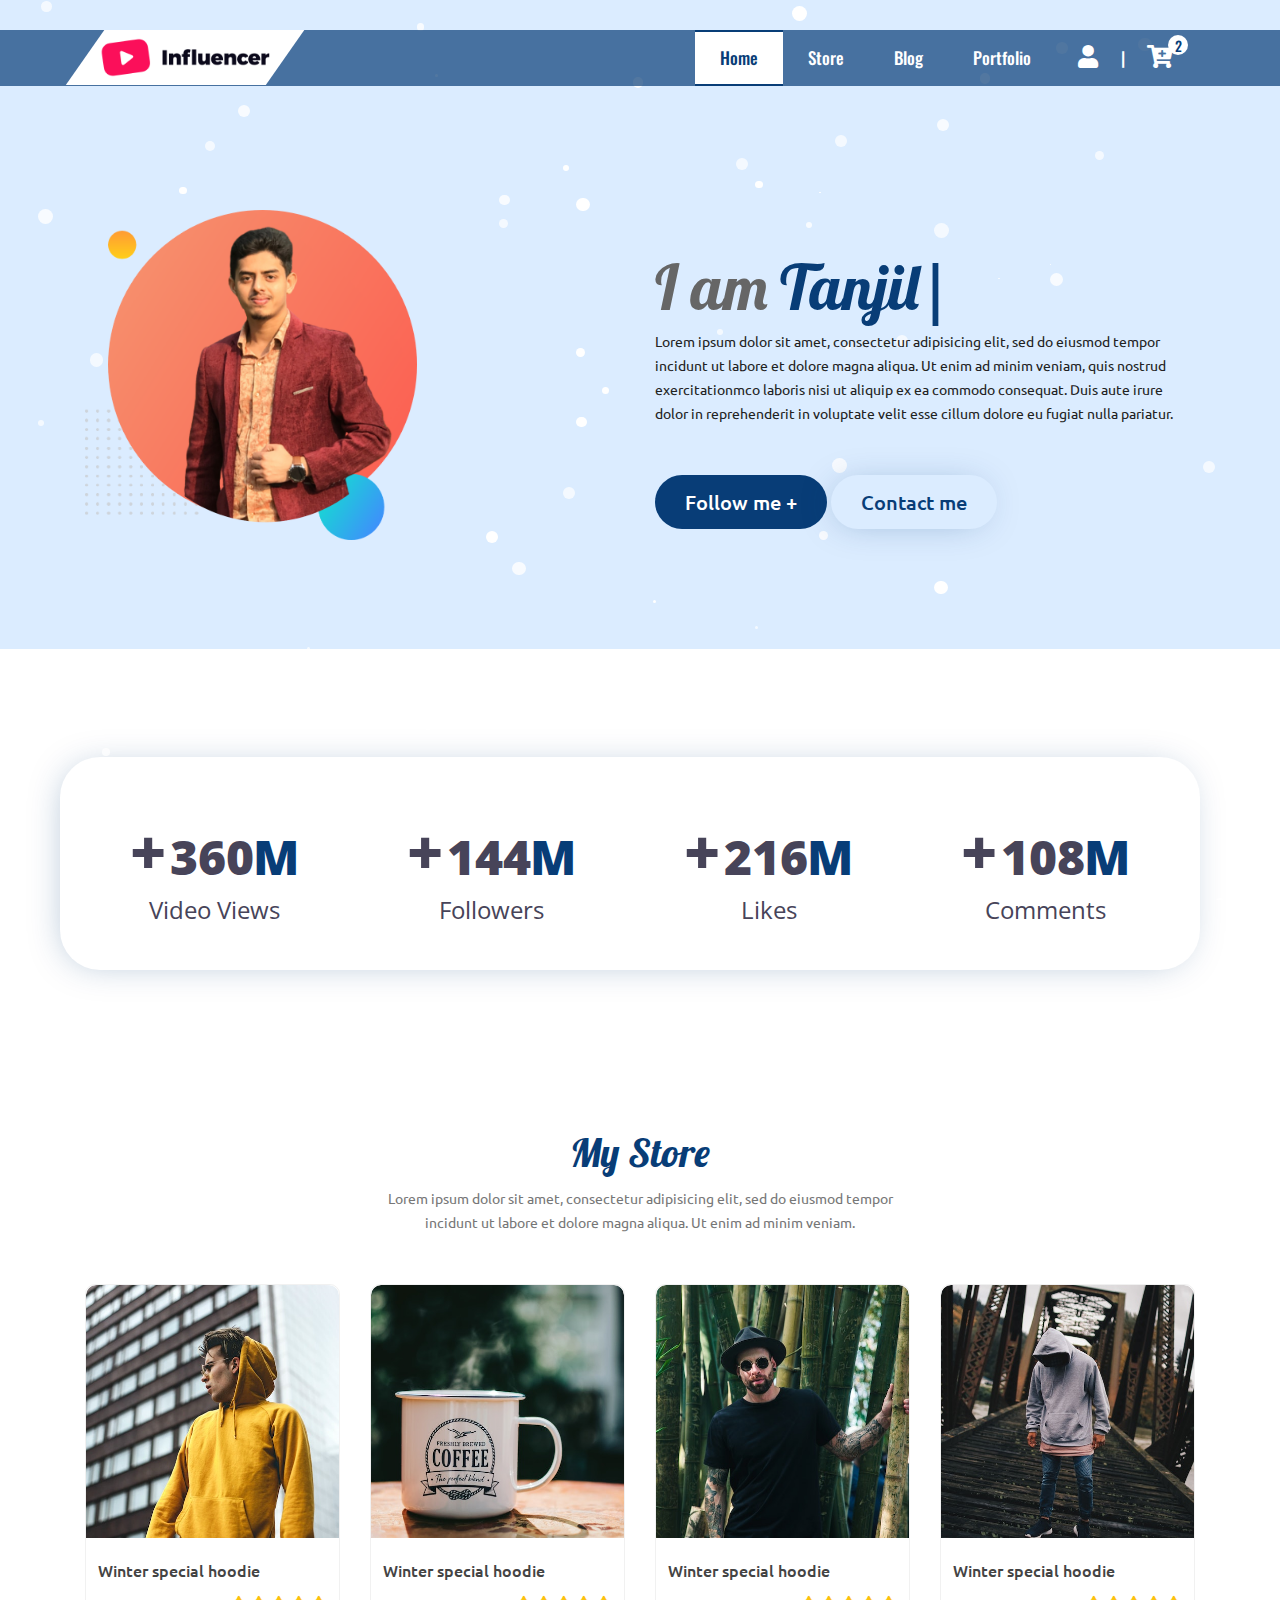
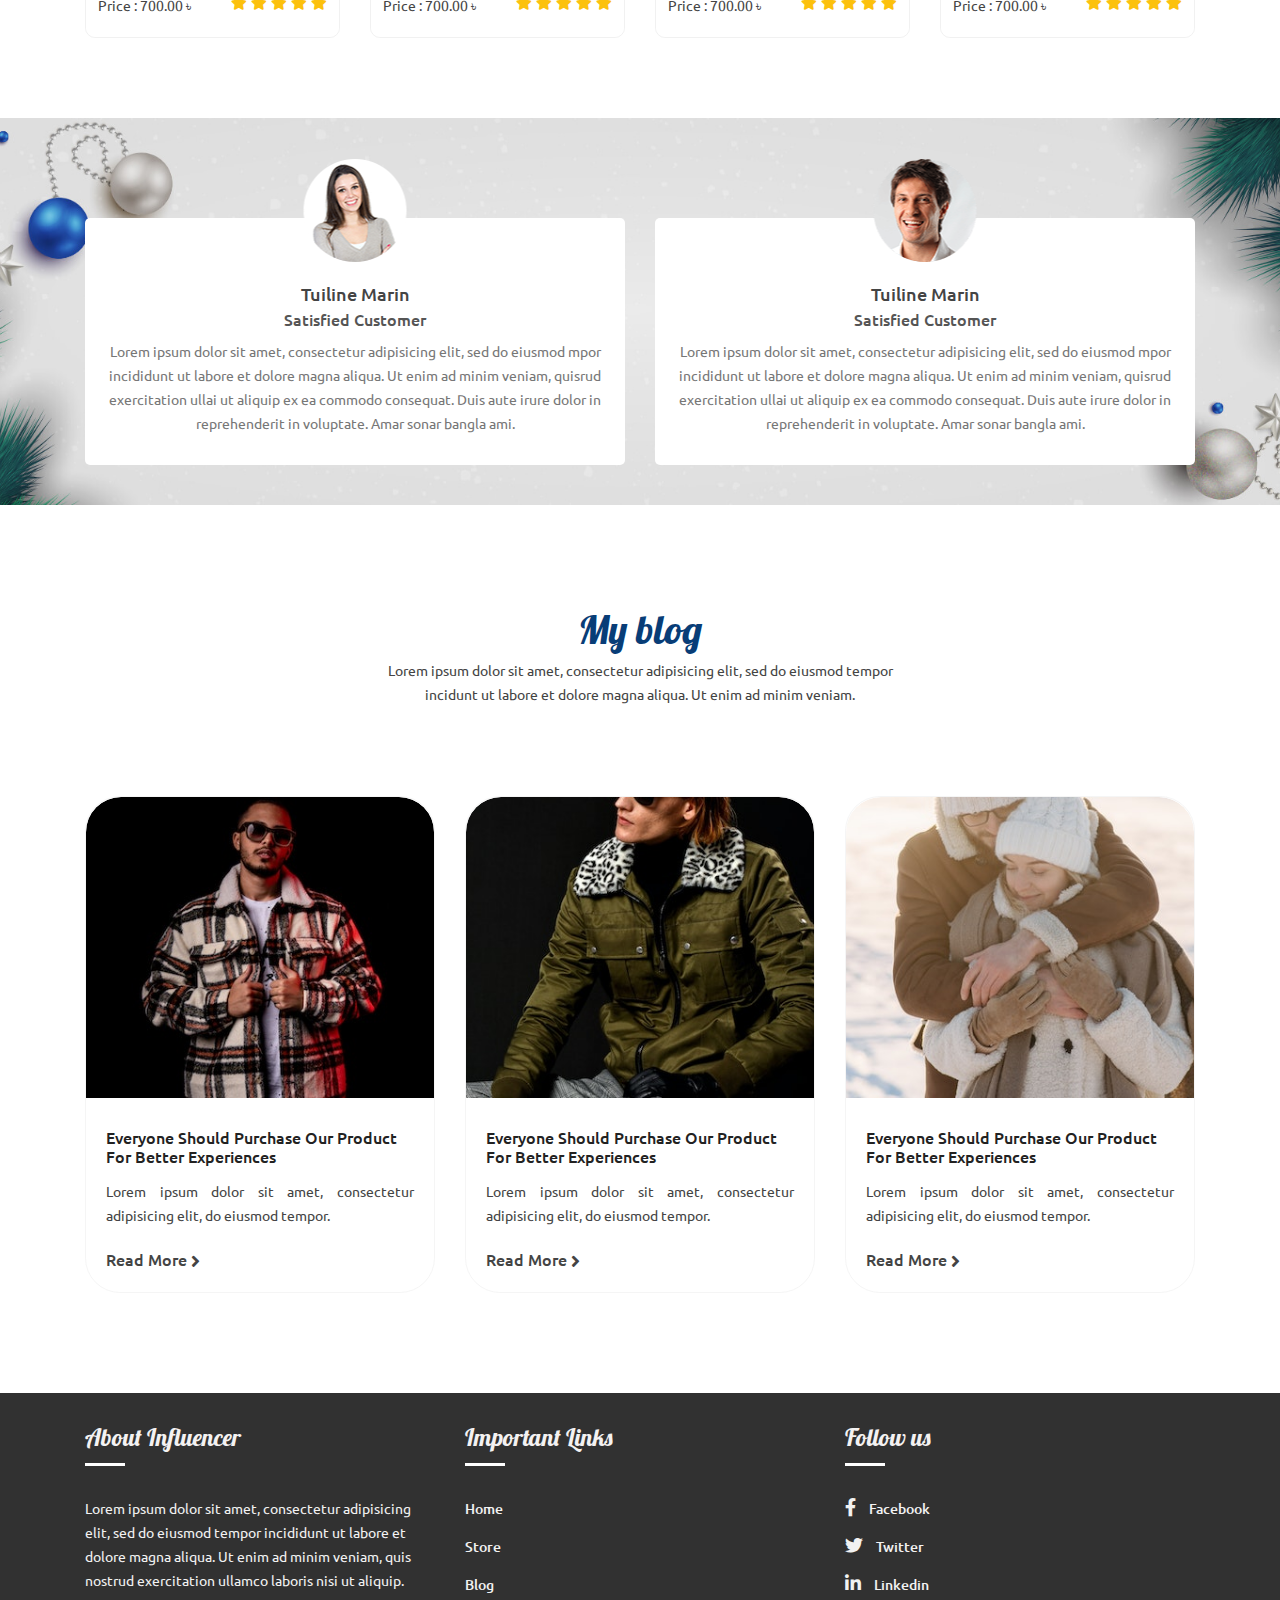
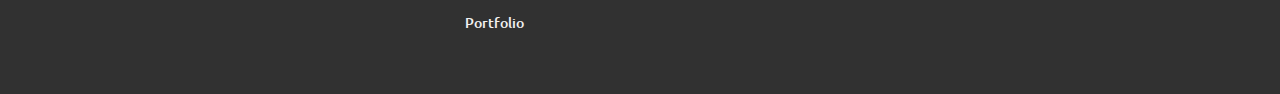
==== commit 839d7973: "influencer" ====
--- a/index.html
+++ b/index.html
@@ -204,7 +204,7 @@
             <div class="row justify-content-center">
                 <div class="col-lg-6  offset-col-3 ">
                     <div class="product_heading text-center">
-                        <h2>Our Products</h2>
+                        <h2>My Store</h2>
                         <p>Lorem ipsum dolor sit amet, consectetur adipisicing elit, sed do eiusmod tempor incidunt
                             ut labore et dolore magna aliqua. Ut enim ad minim veniam.</p>
                     </div>
@@ -400,7 +400,7 @@
             <div class="row justify-content-center">
                 <div class="col-lg-6 offset-col-3 text-center">
                     <div class="blog_heading">
-                        <h2>Our blog</h2>
+                        <h2>My blog</h2>
                         <p>Lorem ipsum dolor sit amet, consectetur adipisicing elit, sed do eiusmod tempor incidunt ut
                             labore et dolore magna aliqua. Ut enim ad minim veniam.</p>
                     </div>
--- a/css/style.css
+++ b/css/style.css
@@ -817,6 +817,7 @@
     border-top-right-radius: 10px;
     border-top-left-radius: 10px;
 }
+
 
 
 #prouct_part .product_img .product_img_overlay i:hover {
@@ -1612,7 +1613,7 @@
 }
 
 .products_top_margin {
-    margin-top: 150px;
+    margin-top: 100px;
 }
 
 #produc_grid_bill .sort_icon a i {
@@ -3115,7 +3116,7 @@
 }
 
 #footer_part .footer_top .important_link ul li a:hover {
-    color: var(--blue);
+    color: #fff;
     padding-left: 10px;
 }
 
@@ -3134,7 +3135,7 @@
 }
 
 #footer_part .footer_top .follow_us ul li a:hover {
-    color: var(--blue);
+    color: #fff;
     padding-left: 10px;
 }
 
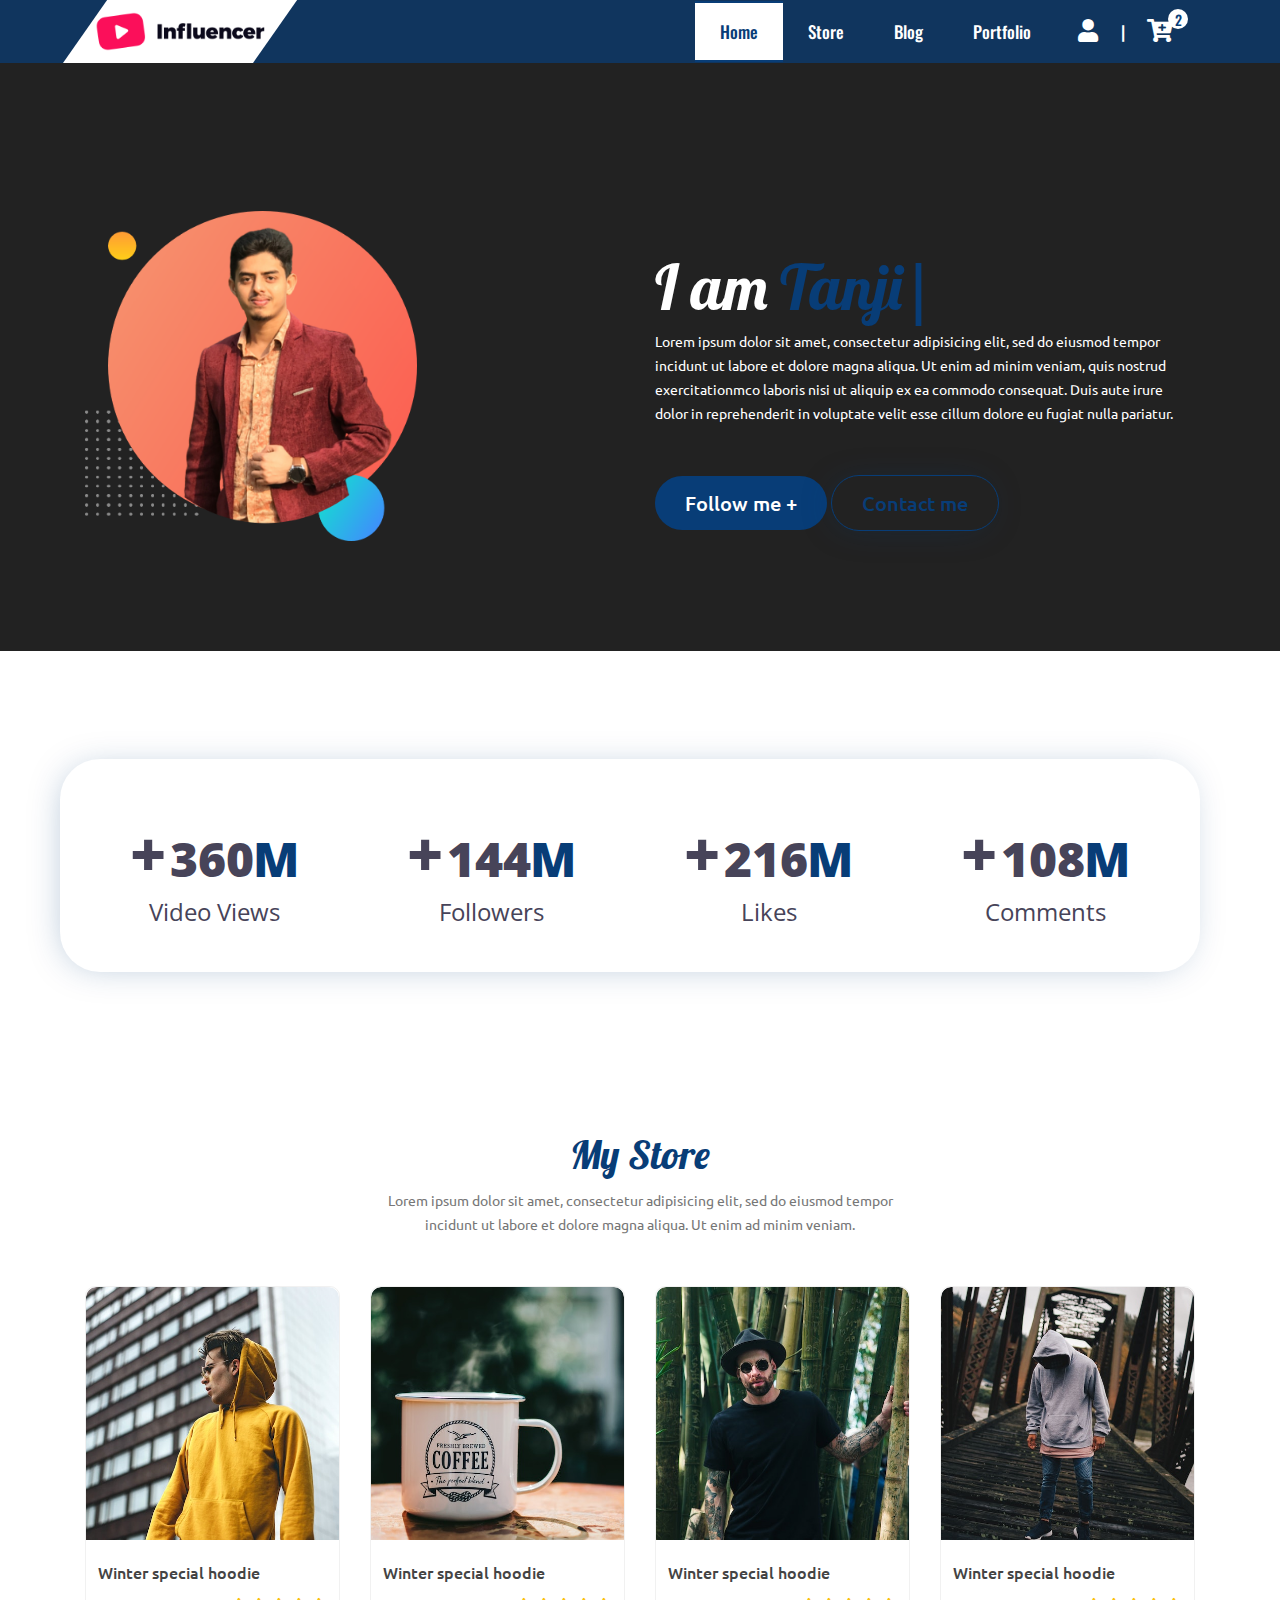
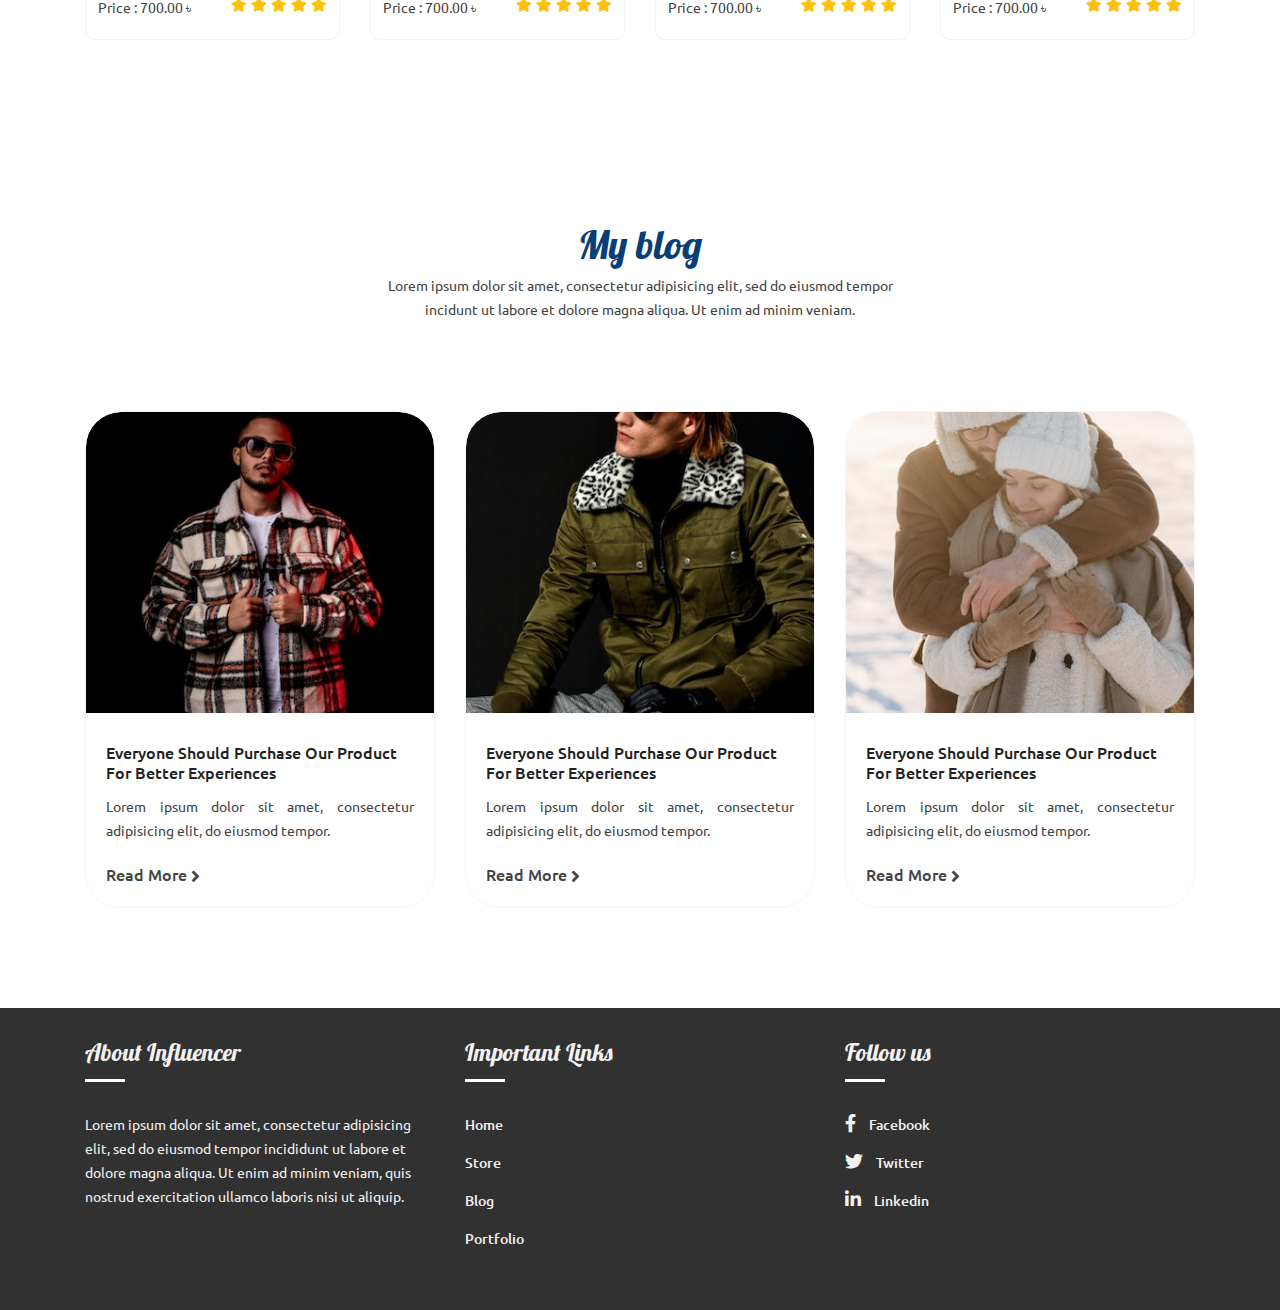
==== commit a698fa02: "update" ====
--- a/index.html
+++ b/index.html
@@ -25,11 +25,11 @@
 
 <body>
     <!--menu part start-->
-    <div class="snow-wrap">
+    <!-- <div class="snow-wrap">
         <div id="snow"></div>
-    </div>
+    </div> -->
     <header id="navigation" class="top_menu">
-        <nav class="navbar navbar-expand-lg navbar-light p-0 menu ">
+        <nav class="navbar navbar-expand-lg navbar-light py-0  px-3 menu ">
             <div class="container">
                 <div class="brand-logo">
                     <a class="navbar-brand" href="index.html">
@@ -329,66 +329,7 @@
     <!--product part ends
     </div>
     customer feedbeck start-->
-    <section id="customer">
-        <div class="container">
-            <div class="row all_customers">
-                <div class="col-lg-6 col-md-6 text-center">
-                    <div class="customer_1 text-center">
-                        <div class="customers_img text-center">
-                            <img src="images/1.png" alt="">
-                        </div>
-                        <h3>Tuiline Marin</h3>
-                        <h4>Satisfied Customer</h4>
-                        <p>Lorem ipsum dolor sit amet, consectetur adipisicing elit, sed do eiusmod mpor incididunt ut
-                            labore et dolore magna aliqua. Ut enim ad minim veniam, quisrud exercitation ullai ut
-                            aliquip ex ea commodo consequat. Duis aute irure dolor in reprehenderit in voluptate. Amar
-                            sonar bangla ami.</p>
-                    </div>
-                </div>
-                <div class="col-lg-6 col-md-6  text-center">
-                    <div class="customer_1 text-center">
-                        <div class="customers_img text-center">
-                            <img src="images/2.png" alt="">
-                        </div>
-                        <h3>Tuiline Marin</h3>
-                        <h4>Satisfied Customer</h4>
-                        <p>Lorem ipsum dolor sit amet, consectetur adipisicing elit, sed do eiusmod mpor incididunt ut
-                            labore et dolore magna aliqua. Ut enim ad minim veniam, quisrud exercitation ullai ut
-                            aliquip ex ea commodo consequat. Duis aute irure dolor in reprehenderit in voluptate. Amar
-                            sonar bangla ami.</p>
-                    </div>
-                </div>
-                <div class="col-lg-6 col-md-6  text-center">
-                    <div class="customer_1 text-center">
-                        <div class="customers_img text-center">
-                            <img src="images/1.png" alt="">
-                        </div>
-                        <h3>Tuiline Marin</h3>
-                        <h4>Satisfied Customer</h4>
-                        <p>Lorem ipsum dolor sit amet, consectetur adipisicing elit, sed do eiusmod mpor incididunt ut
-                            labore et dolore magna aliqua. Ut enim ad minim veniam, quisrud exercitation ullai ut
-                            aliquip ex ea commodo consequat. Duis aute irure dolor in reprehenderit in voluptate. Amar
-                            sonar bangla ami.</p>
-                    </div>
-                </div>
-                <div class="col-lg-6 col-md-6  text-center">
-                    <div class="customer_1 text-center">
-                        <div class="customers_img text-center">
-                            <img src="images/2.png" alt="">
-                        </div>
-                        <h3>Tuiline Marin</h3>
-                        <h4>Satisfied Customer</h4>
-                        <p>Lorem ipsum dolor sit amet, consectetur adipisicing elit, sed do eiusmod mpor incididunt ut
-                            labore et dolore magna aliqua. Ut enim ad minim veniam, quisrud exercitation ullai ut
-                            aliquip ex ea commodo consequat. Duis aute irure dolor in reprehenderit in voluptate. Amar
-                            sonar bangla ami.</p>
-                    </div>
-                </div>
-
-
-            </div>
-        </div>
-    </section>
+
     <!--customer feedbeck Ends-->
 
 
--- a/css/style.css
+++ b/css/style.css
@@ -77,9 +77,9 @@
 #navigation {
     position: absolute;
     left: 0;
-    top: 30px;
     width: 100%;
     z-index: 10;
+    top: 0;
     background: rgb(8, 61, 119, 0.7);
 }
 
@@ -126,7 +126,7 @@
     font-weight: 500;
     font-size: 17px;
     color: #fff;
-    padding: 15px 25px;
+    padding: 18px 25px;
     position: relative;
     transition: all linear 0.3s;
 }
@@ -178,8 +178,7 @@
 header .navbar-brand {
     transform: skewX(-35deg);
     background-color: rgb(8, 61, 119, 1);
-    padding: 8px 15px;
-    top: -8px !important;
+    padding: 12px 10px;
     transition: all linear 0.3s;
     background-color: #fff;
 }
@@ -593,8 +592,8 @@
 
 /********menu part ends********/
 #banner {
-    background: url(../images/banner.jpg) no-repeat center;
-    background-size: cover;
+    background: #222222;
+    /* background-size: cover; */
     padding: 100px 0;
 
 }
@@ -606,32 +605,8 @@
 
 #banner .banner_image img {
     width: 332px !important;
-    animation: banner_animate 5s linear infinite;
-}
-
-@keyframes banner_animate {
-    0% {
-        transform: translateY(0px) scale(0.9);
-    }
-
-    25% {
-        transform: translateY(15px) scale(1.05);
-    }
-
-    50% {
-        transform: translateY(0px) scale(0.9);
-    }
-
-    75% {
-        transform: translateY(-15px) scale(1.05);
-    }
-
-    100% {
-        transform: translateY(0px) scale(0.9);
-    }
-
-
-}
+}
+
 
 #banner .banner_text {
     padding-top: 150px;
@@ -646,7 +621,7 @@
 }
 
 #banner .banner_text h1 {
-    color: #666;
+    color: #fff;
     font-size: 62px;
     font-family: 'Lobster', cursive;
 }
@@ -658,7 +633,7 @@
 #banner .banner_text p {
     font-family: 'Ubuntu', sans-serif;
     font-weight: 400;
-    color: #222222;
+    color: #fff;
     font-size: 14px;
     line-height: 24px;
     padding-top: 5px;
@@ -671,7 +646,6 @@
     padding: 12px 30px;
     border-radius: 35px;
     color: #fff;
-    /* background: var(--blue); */
     margin-top: 50px;
     margin-bottom: 20px;
     display: inline-block;
@@ -688,6 +662,7 @@
     -webkit-box-shadow: -4px 2px 36px -10px rgb(8 61 119 / 34%);
     -moz-box-shadow: -4px 2px 36px -10px rgba(8, 61, 119, 0.34);
     transition: all linear 0.3s;
+    border: 1px solid var(--blue);
 }
 
 #banner .banner_text a:hover {
@@ -952,7 +927,8 @@
 
 .tab-content {
     border: 1px solid #d7d7d7;
-    padding: 50px;
+    padding: 30px 15px;
+    ;
     margin-top: -17px;
 }
 
@@ -1028,13 +1004,13 @@
 }
 
 #cart_part .cart-wrap td .cart_quntity {
-    width: 40px;
-    height: 40px;
+    width: 30px;
+    height: 30px;
     border-top: 1px solid #dddddd;
     border-bottom: 1px solid #dddddd;
     border-right: 0;
     border-left: 0;
-    margin-left: 10px;
+    margin-left: -10px;
     background: 0;
     font-size: 16px;
     font-family: 'Ubuntu', sans-serif;
@@ -1042,11 +1018,14 @@
     color: #222;
     font-weight: 500;
     cursor: pointer;
+    position: relative;
+    top: .5px;
+    background-color: #ccc;
 }
 
 
 .cart-wrap th {
-    width: 10%;
+    width: 1%;
     border: 1px solid #b7b7b7;
     text-align: center;
     font-weight: 500;
@@ -1061,8 +1040,8 @@
     color: #fff;
 }
 
-.cart-wrap .product {
-    width: 5%;
+.cart-wrap th {
+    padding: 5px 30px;
 }
 
 .cart-wrap .product a {
@@ -1084,20 +1063,20 @@
 }
 
 .cart-wrap .quantity .qtybutton {
-    top: 21px;
-    left: 50px;
+    top: 16px;
+    left: 20px;
     transform: translateY(-51%);
     -webkit-transform: translateY(-51%);
     -moz-transform: translateY(-51%);
 }
 
 .cart-wrap .quantity .qtybutton.inc {
-    left: -30px;
+    left: -40px;
 }
 
 .cart-wrap td,
 .cart-wrap th {
-    width: 2%;
+
     border: 1px solid #b7b7b7;
     text-align: center;
     font-weight: 500;
@@ -1157,6 +1136,26 @@
     border: 1px solid #d7d7d7;
     padding-left: 20px;
 }
+
+/* .cart-wrap .remove {
+    width: 2%;
+}
+
+.cart-wrap .total {
+    width: 5%;
+}
+
+.cart-wrap .quantity {
+    width: 5%;
+}
+
+.cart-wrap .price {
+    width: 5%;
+}
+
+.cart-wrap .image {
+    width: 5%;
+} */
 
 .cupon-wrap button {
     width: 150px;
@@ -1313,6 +1312,7 @@
 
 .rating li i {
     color: var(--blue);
+    font-size: 14px;
 }
 
 #prouct_part .sort_select span {
@@ -1325,7 +1325,7 @@
 
 #prouct_part .sort_select select {
     padding: 10px 15px;
-    font-size: 15px;
+    font-size: 14px;
     color: var(--blue);
     width: 230px;
 
@@ -2031,41 +2031,7 @@
 
 }
 
-.dec {
-    top: 0px;
-    left: 40px;
-}
-
-.inc {
-    top: 0;
-    left: 120px;
-}
-
-.quantity.cart-plus-minus {
-    display: inline-block;
-}
-
-.quantity.cart-plus-minus.cart-quntity {
-    display: block;
-}
-
-.qtybutton {
-    position: absolute;
-    height: 40px;
-    width: 40px;
-    text-align: center;
-    line-height: 35px;
-    font-size: 18px;
-    cursor: pointer;
-    color: #333;
-    /* background: #ddd; */
-    border: 1px solid #ddd;
-}
-
-.qtybutton:hover {
-    background-color: var(--blue);
-    color: #fff;
-}
+
 
 #product_details .product-details .product_brief .social_detailes {
     margin-top: 35px;
@@ -2142,6 +2108,13 @@
     font-size: 14px;
     line-height: 24px;
     color: #777;
+    text-align: justify;
+}
+
+.review-img {
+    float: none;
+    margin-right: 0;
+    margin-bottom: 20px;
 }
 
 #product_details .product-details .related_part {
@@ -2824,6 +2797,42 @@
     background: #fff;
 }
 
+.dec {
+    top: 0px;
+    left: 40px;
+}
+
+.inc {
+    top: 0;
+    left: 120px;
+}
+
+.quantity.cart-plus-minus {
+    display: inline-block;
+}
+
+.quantity.cart-plus-minus.cart-quntity {
+    display: block;
+}
+
+.qtybutton {
+    position: absolute;
+    height: 30px;
+    width: 30px;
+    text-align: center;
+    line-height: 30px;
+    font-size: 18px;
+    cursor: pointer;
+    color: #333;
+    border: 1px solid #ddd;
+    background-color: #ddd;
+}
+
+.qtybutton:hover {
+    background-color: var(--blue);
+    color: #fff;
+}
+
 #cart_part .coupon_area button i {
     width: 50px;
     height: 36px;
--- a/css/responsive.css
+++ b/css/responsive.css
@@ -176,6 +176,9 @@
     }
 
     /*    /banner part ends*/
+    .single-product-menu ul li a {
+        padding: 10px 20px 10px 21px;
+    }
 
 
 
@@ -461,11 +464,32 @@
         padding-bottom: 20px;
     }
 
+    .cartcupon-wrap ul li a,
+    .cartcupon-wrap ul li button {
+        padding: 10px 15px;
+        font-size: 14px;
+    }
+
     #cart_part .coupon_area h5 {
         text-align: center;
         padding-top: 60px;
         padding-bottom: 10px;
 
+    }
+
+    #prouct_part .sort_select select {
+        padding: 10px 15px;
+        font-size: 14px;
+        color: var(--blue);
+        width: 480px;
+    }
+
+    .cartcupon-wrap h3 {
+        margin-top: 60px;
+    }
+
+    .cart-total {
+        margin-top: 50px;
     }
 
     #cart_part .coupon_area form {
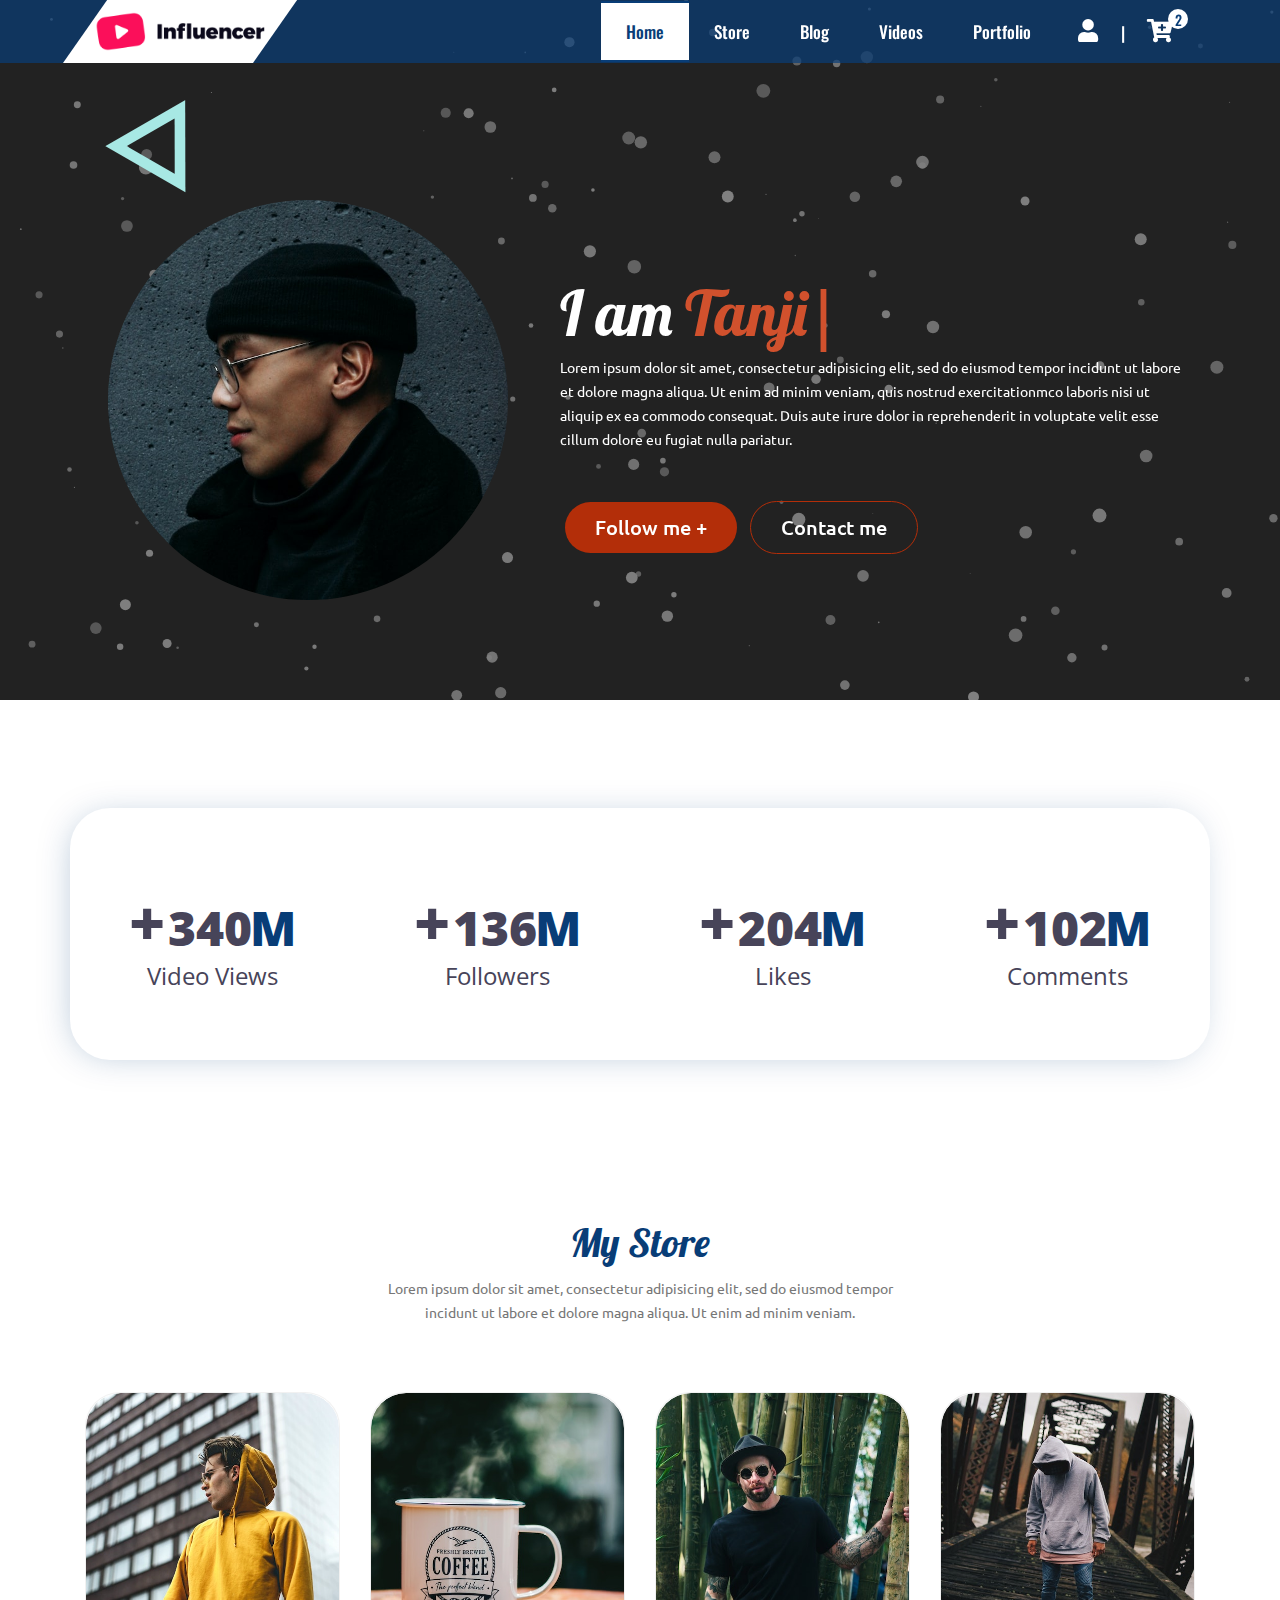
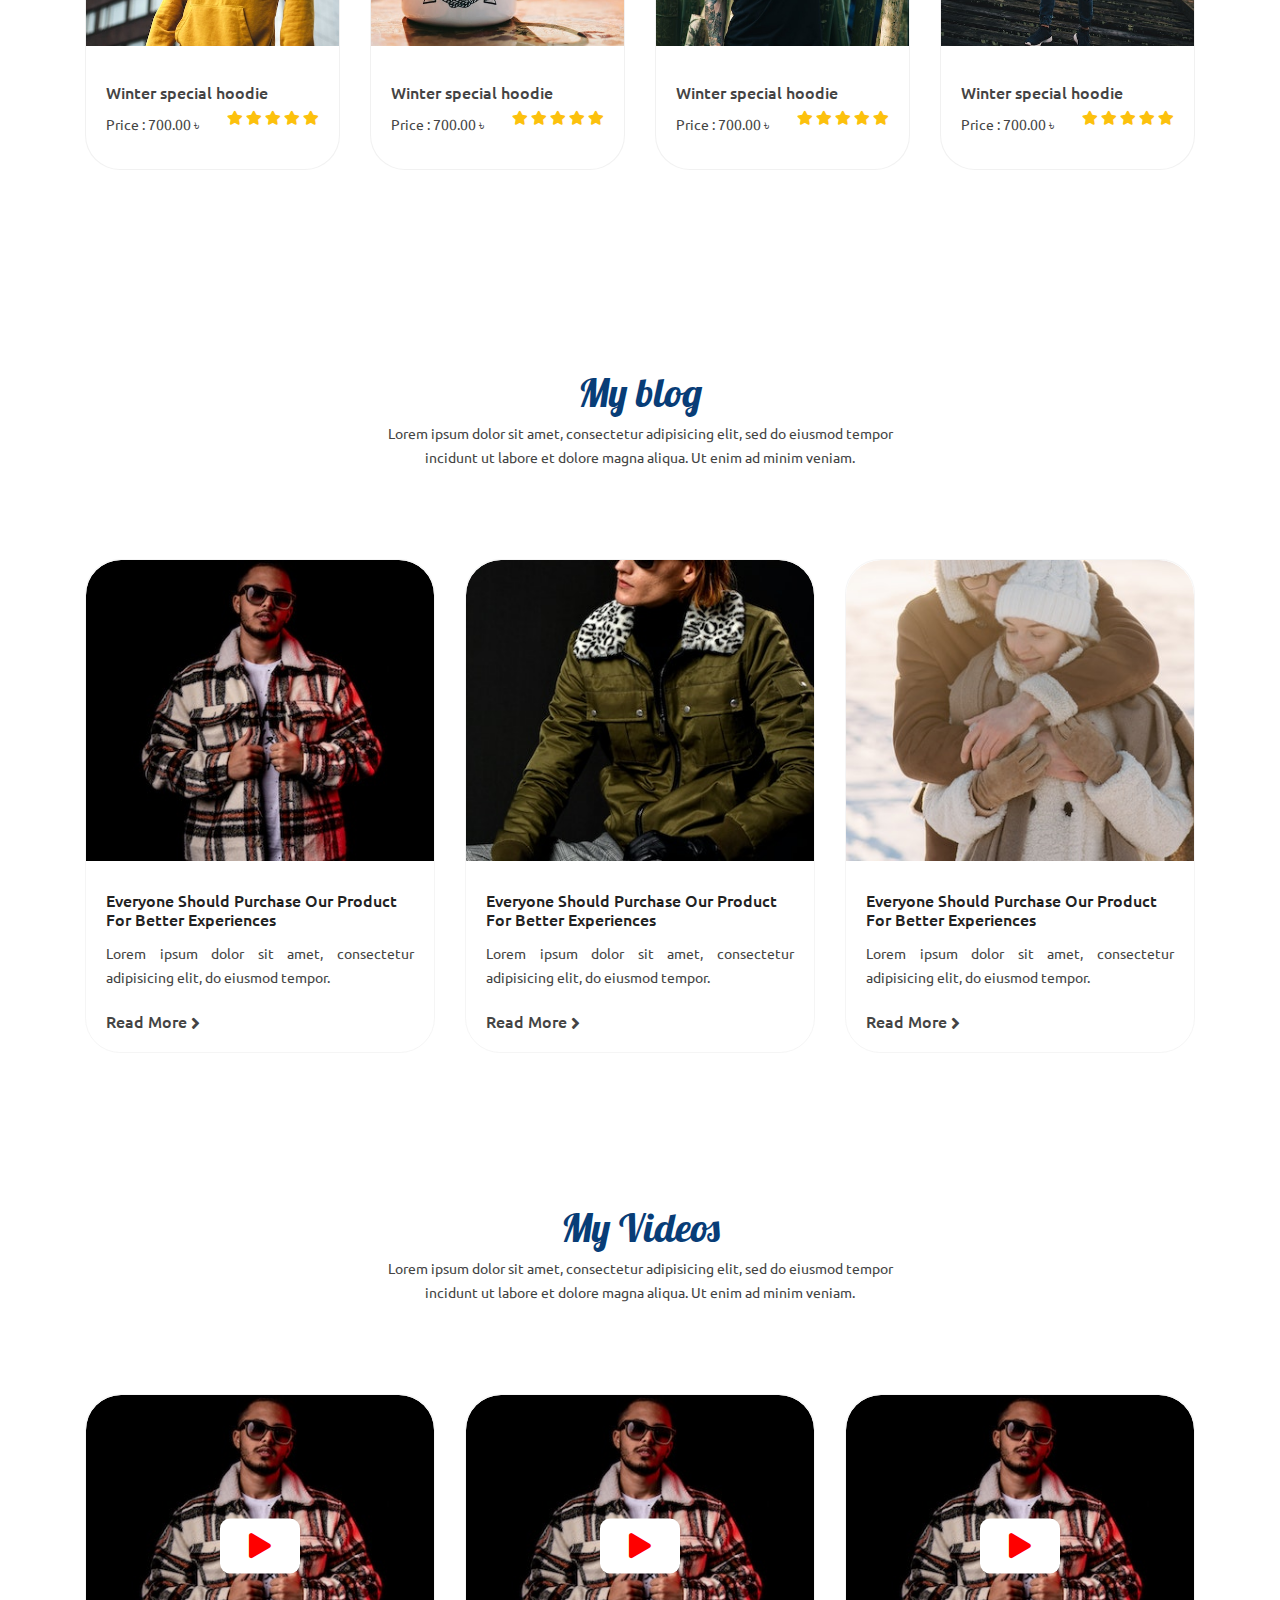
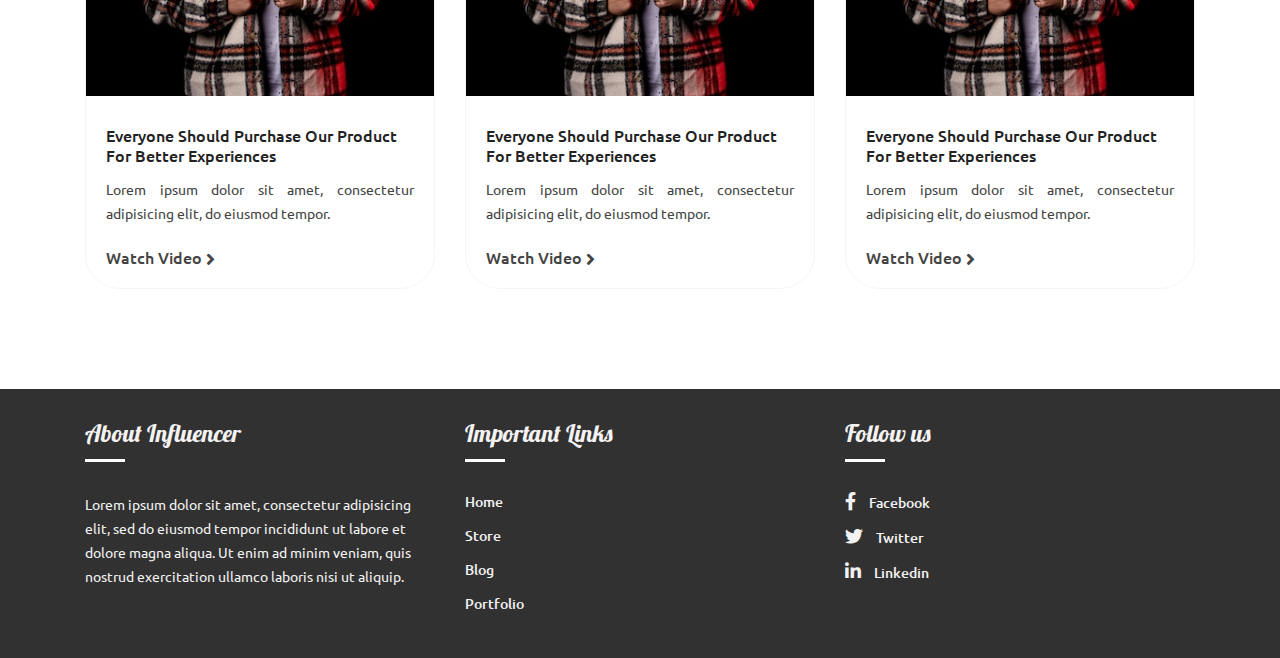
==== commit 48137470: "video" ====
--- a/index.html
+++ b/index.html
@@ -18,6 +18,7 @@
         rel="stylesheet">
     <link rel="stylesheet" href="css/slick.css">
     <link rel="stylesheet" href="css/venobox.css">
+    <link rel="stylesheet" href="css/particles.css">
     <link rel="stylesheet" href="css/jquery.fallingsnow.css">
     <link rel="stylesheet" href="css/style.css">
     <link rel="stylesheet" href="css/responsive.css">
@@ -53,6 +54,9 @@
                             <a class="nav-link " href="blog grid view.html">Blog</a>
                         </li>
                         <li class="nav-item ">
+                            <a class="nav-link " href="videos.html">Videos</a>
+                        </li>
+                        <li class="nav-item ">
                             <a class="nav-link " href="portfolio.html">Portfolio</a>
                         </li>
                     </ul>
@@ -76,32 +80,16 @@
                                 <span>2</span>
                             </a>
                             <div class="dropdown3">
-                                <h3>You have <span> 02 items </span>in your cart</h3>
+                                <h3><span> 02 items </span> in cart</h3>
                                 <ul class="drop-item1">
                                     <li>
                                         <a href="#">
-                                            <img src="images/cart1.jpg" class="img-fluid" alt="">
+                                            <img src="images/cart1.jpg" class="img-fluid d w-100" alt="">
                                         </a>
                                     </li>
                                     <li>
                                         <a href="#">
-                                            <p>Santa Wallet</p>
-                                            <span>Price : $ 99.00</span>
-                                            <div class="icon">
-                                                <i class="fas fa-trash-alt"></i>
-                                            </div>
-                                        </a>
-                                    </li>
-                                </ul>
-                                <ul class="drop-item2">
-                                    <li>
-                                        <a href="#">
-                                            <img src="images/cart2.jpg" class="img-fluid" alt="">
-                                        </a>
-                                    </li>
-                                    <li>
-                                        <a href="#">
-                                            <p>Santa Wallet</p>
+                                            <p>T-shirt</p>
                                             <span>Price : $ 99.00</span>
                                             <div class="icon">
                                                 <i class="fas fa-trash-alt"></i>
@@ -127,14 +115,19 @@
     <!--menu part ends-->
     <!--banner part start-->
     <section id="banner">
+
         <div class="container ">
             <div class="row justify-content-end align-items-center">
-                <div class="col-lg-6 col-md-7">
+                <div class="col-lg-5 col-md-5">
                     <div class="banner_image ">
-                        <img src="images/man.png" class="w-100 img-fluid" alt="">
-                    </div>
-                </div>
-                <div class="col-lg-6 col-md-5">
+                        <div class="hero-shape">
+                            <img src="images/shape-banner1.png" alt="">
+                        </div>
+                        <img src="images/man.jpg" class="banner_img
+                        w-100 img-fluid" alt="">
+                    </div>
+                </div>
+                <div class="col-lg-7 col-md-7">
                     <div class="banner_text ">
                         <h1>I am <span class="type"></span> </h1>
                         <p>Lorem ipsum dolor sit amet, consectetur adipisicing elit, sed do eiusmod tempor incidunt ut
@@ -155,8 +148,8 @@
 
 
         <div class="container">
-            <div class="row shadow py-5 px-3 mb-5   rating-rounded">
-                <div class="col-lg-3 text-center">
+            <div class="row shadow py-5  mb-5   rating-rounded">
+                <div class="col-lg-3 col-sm-6 my-sm-4 col-12 text-center">
                     <div class="rating-content">
                         <span class="plus"> +</span>
                         <h3 class="count">
@@ -166,7 +159,7 @@
                         <p>Video Views</p>
                     </div>
                 </div>
-                <div class="col-lg-3 text-center">
+                <div class="col-lg-3 col-12 my-sm-4 col-sm-6 text-center">
                     <div class="rating-content">
                         <span class="plus"> +</span>
                         <h3 class="count">
@@ -176,7 +169,7 @@
                         <p>Followers</p>
                     </div>
                 </div>
-                <div class="col-lg-3 text-center">
+                <div class="col-lg-3 col-12 my-sm-4 col-sm-6 text-center">
                     <div class="rating-content">
                         <span class="plus"> +</span>
                         <h3 class="count">
@@ -186,7 +179,7 @@
                         <p>Likes</p>
                     </div>
                 </div>
-                <div class="col-lg-3 text-center">
+                <div class="col-lg-3 col-12 col-sm-6 my-sm-4 text-center">
                     <div class="rating-content">
                         <span class="plus"> +</span>
                         <h3 class="count">
@@ -210,11 +203,11 @@
                     </div>
                 </div>
             </div>
-            <div class="row  ">
-                <div class="col-lg-3 col-md-6 col-sm-6">
+            <div class="row  product_content">
+                <div class="col-lg-3 col-md-6 col-sm-6 my-sm-5 col-xs-12">
                     <div class="product_img_part">
                         <div class="product_img">
-                            <img src="images/hooddie.jpg" class="img-fluid" alt="">
+                            <img src="images/hooddie.jpg" class="img-fluid w-100" alt="">
                             <div class="product_img_overlay ">
                                 <div class="product_details_icon">
 
@@ -226,20 +219,22 @@
                         </div>
                         <div class="product_details_text">
                             <a href="product_details.html">Winter special hoodie</a>
-                            <div class="price d-inline-block">
-                                Price : 700.00 ৳
-                            </div>
-                            <div class="star d-inline-block float-right">
-                                <i class="fa fa-star"></i>
-                                <i class="fa fa-star"></i>
-                                <i class="fa fa-star"></i>
-                                <i class="fa fa-star"></i>
-                                <i class="fa fa-star"></i>
-                            </div>
-                        </div>
-                    </div>
-                </div>
-                <div class="col-lg-3 col-md-6 col-sm-6">
+                            <div class="price_rating">
+                                <div class="price d-inline-block">
+                                    Price : 700.00 ৳
+                                </div>
+                                <div class="star d-inline-block float-right">
+                                    <i class="fa fa-star"></i>
+                                    <i class="fa fa-star"></i>
+                                    <i class="fa fa-star"></i>
+                                    <i class="fa fa-star"></i>
+                                    <i class="fa fa-star"></i>
+                                </div>
+                            </div>
+                        </div>
+                    </div>
+                </div>
+                <div class="col-lg-3 col-md-6 col-xs-12 my-sm-5 col-sm-6">
                     <div class="product_img_part">
                         <div class="product_img">
                             <img src="images/mug.jpg" class="img-fluid" alt="">
@@ -254,20 +249,22 @@
                         </div>
                         <div class="product_details_text">
                             <a href="product_details.html">Winter special hoodie</a>
-                            <div class="price d-inline-block">
-                                Price : 700.00 ৳
-                            </div>
-                            <div class="star d-inline-block float-right">
-                                <i class="fa fa-star"></i>
-                                <i class="fa fa-star"></i>
-                                <i class="fa fa-star"></i>
-                                <i class="fa fa-star"></i>
-                                <i class="fa fa-star"></i>
-                            </div>
-                        </div>
-                    </div>
-                </div>
-                <div class="col-lg-3 col-md-6 col-sm-6">
+                            <div class="price_rating">
+                                <div class="price d-inline-block">
+                                    Price : 700.00 ৳
+                                </div>
+                                <div class="star d-inline-block float-right">
+                                    <i class="fa fa-star"></i>
+                                    <i class="fa fa-star"></i>
+                                    <i class="fa fa-star"></i>
+                                    <i class="fa fa-star"></i>
+                                    <i class="fa fa-star"></i>
+                                </div>
+                            </div>
+                        </div>
+                    </div>
+                </div>
+                <div class="col-lg-3 col-md-6 col-xs-12 my-sm-5 col-sm-6">
                     <div class="product_img_part">
                         <div class="product_img">
                             <img src="images/tshirt.jpg" class="img-fluid" alt="">
@@ -282,20 +279,22 @@
                         </div>
                         <div class="product_details_text">
                             <a href="product_details.html">Winter special hoodie</a>
-                            <div class="price d-inline-block">
-                                Price : 700.00 ৳
-                            </div>
-                            <div class="star d-inline-block float-right">
-                                <i class="fa fa-star"></i>
-                                <i class="fa fa-star"></i>
-                                <i class="fa fa-star"></i>
-                                <i class="fa fa-star"></i>
-                                <i class="fa fa-star"></i>
-                            </div>
-                        </div>
-                    </div>
-                </div>
-                <div class="col-lg-3 col-md-6 col-sm-6">
+                            <div class="price_rating">
+                                <div class="price d-inline-block">
+                                    Price : 700.00 ৳
+                                </div>
+                                <div class="star d-inline-block float-right">
+                                    <i class="fa fa-star"></i>
+                                    <i class="fa fa-star"></i>
+                                    <i class="fa fa-star"></i>
+                                    <i class="fa fa-star"></i>
+                                    <i class="fa fa-star"></i>
+                                </div>
+                            </div>
+                        </div>
+                    </div>
+                </div>
+                <div class="col-lg-3 col-md-6 col-xs-12 my-sm-5 col-sm-6">
                     <div class="product_img_part">
                         <div class="product_img">
                             <img src="images/hooddie2.jpg" class="img-fluid" alt="">
@@ -310,15 +309,17 @@
                         </div>
                         <div class="product_details_text">
                             <a href="product_details.html">Winter special hoodie</a>
-                            <div class="price d-inline-block">
-                                Price : 700.00 ৳
-                            </div>
-                            <div class="star d-inline-block float-right">
-                                <i class="fa fa-star"></i>
-                                <i class="fa fa-star"></i>
-                                <i class="fa fa-star"></i>
-                                <i class="fa fa-star"></i>
-                                <i class="fa fa-star"></i>
+                            <div class="price_rating">
+                                <div class="price d-inline-block">
+                                    Price : 700.00 ৳
+                                </div>
+                                <div class="star d-inline-block float-right">
+                                    <i class="fa fa-star"></i>
+                                    <i class="fa fa-star"></i>
+                                    <i class="fa fa-star"></i>
+                                    <i class="fa fa-star"></i>
+                                    <i class="fa fa-star"></i>
+                                </div>
                             </div>
                         </div>
                     </div>
@@ -348,7 +349,7 @@
                 </div>
             </div>
             <div class="row blog_content">
-                <div class="col-lg-4 col-md-6">
+                <div class="col-lg-4 col-xs-12 col-sm-6 col-md-6">
 
                     <div class="main_blog">
                         <div class="blog_img">
@@ -364,7 +365,7 @@
                     </div>
 
                 </div>
-                <div class="col-lg-4 col-md-6">
+                <div class="col-lg-4 col-xs-12 col-sm-6 col-md-6">
 
                     <div class="main_blog">
                         <div class="blog_img">
@@ -380,7 +381,7 @@
                     </div>
 
                 </div>
-                <div class="col-lg-4 col-md-6">
+                <div class="col-lg-4 col-xs-12 col-sm-6 col-md-6">
 
                     <div class="main_blog">
                         <div class="blog_img">
@@ -402,7 +403,75 @@
     <!--start blog Ends-->
 
 
-
+    <section id="video">
+        <div class="container">
+            <div class="row justify-content-center">
+                <div class="col-lg-6 offset-col-3 text-center">
+                    <div class="video_heading">
+                        <h2>My Videos</h2>
+                        <p>Lorem ipsum dolor sit amet, consectetur adipisicing elit, sed do eiusmod tempor incidunt ut
+                            labore et dolore magna aliqua. Ut enim ad minim veniam.</p>
+                    </div>
+                </div>
+            </div>
+            <div class="row video_content">
+                <div class="col-lg-4 col-xs-12 col-sm-6 col-md-6">
+                    <div class="main_video">
+                        <div class="video_img">
+                            <img src="images/blog-1.jpg" class="img-fluid w-100" alt="">
+                            <div class="video_icon">
+                                <a href=""> <i class="fa fa-play" aria-hidden="true"></i></a>
+                            </div>
+                        </div>
+                        <div class="video_text">
+                            <a href="blog details.html">
+                                <h3>Everyone should purchase our product for better experiences</h3>
+                            </a>
+                            <p>Lorem ipsum dolor sit amet, consectetur adipisicing elit, do eiusmod tempor.</p>
+                            <a href="blog details.html">Watch video <i class="fa fa-angle-right"></i></a>
+                        </div>
+                    </div>
+
+                </div>
+                <div class="col-lg-4 col-xs-12 col-sm-6 col-md-6">
+                    <div class="main_video">
+                        <div class="video_img">
+                            <img src="images/blog-1.jpg" class="img-fluid w-100" alt="">
+                            <div class="video_icon">
+                                <a href=""> <i class="fa fa-play" aria-hidden="true"></i></a>
+                            </div>
+                        </div>
+                        <div class="video_text">
+                            <a href="blog details.html">
+                                <h3>Everyone should purchase our product for better experiences</h3>
+                            </a>
+                            <p>Lorem ipsum dolor sit amet, consectetur adipisicing elit, do eiusmod tempor.</p>
+                            <a href="blog details.html">Watch video <i class="fa fa-angle-right"></i></a>
+                        </div>
+                    </div>
+
+                </div>
+                <div class="col-lg-4 col-xs-12 col-sm-6 col-md-6">
+                    <div class="main_video">
+                        <div class="video_img">
+                            <img src="images/blog-1.jpg" class="img-fluid w-100" alt="">
+                            <div class="video_icon">
+                                <a href=""> <i class="fa fa-play" aria-hidden="true"></i></a>
+                            </div>
+                        </div>
+                        <div class="video_text">
+                            <a href="blog details.html">
+                                <h3>Everyone should purchase our product for better experiences</h3>
+                            </a>
+                            <p>Lorem ipsum dolor sit amet, consectetur adipisicing elit, do eiusmod tempor.</p>
+                            <a href="blog details.html">Watch video <i class="fa fa-angle-right"></i></a>
+                        </div>
+                    </div>
+
+                </div>
+            </div>
+        </div>
+    </section>
 
     <!--footer part start-->
     <footer id="footer_part">
@@ -410,7 +479,7 @@
         <div class="container">
             <div class="footer_top">
                 <div class="row">
-                    <div class="col-lg-4 col-12">
+                    <div class="col-lg-4 col-12 col-md-4">
                         <div class="about_krestfeest">
                             <h2>About Influencer</h2>
                             <p class="p_1">Lorem ipsum dolor sit amet, consectetur adipisicing elit, sed do eiusmod
@@ -422,10 +491,10 @@
                         <div class="important_link">
                             <h2>Important Links</h2>
                             <ul>
-                                <li><a href="#">Home</a></li>
-                                <li><a href="#">Store</a></li>
-                                <li><a href="#">Blog</a></li>
-                                <li><a href="#">Portfolio</a></li>
+                                <li><a href="index.html">Home</a></li>
+                                <li><a href="produtc.html">Store</a></li>
+                                <li><a href="blog grid view.html">Blog</a></li>
+                                <li><a href="produtc.html">Portfolio</a></li>
                             </ul>
                         </div>
                     </div>
@@ -459,6 +528,7 @@
     <script src="js/typed.min.js"></script>
     <script src="js/jquery.counterup.min.js"></script>
     <script src="js/waypoints.min.js"></script>
+    <script src="js/particles.js"></script>
     <script src="js/custom.js"></script>
 
 </body>
--- a/css/particles.css
+++ b/css/particles.css
@@ -0,0 +1,245 @@
+/* =============================================================================
+   HTML5 CSS Reset Minified - Eric Meyer
+   ========================================================================== */
+
+html,
+body,
+div,
+span,
+object,
+iframe,
+h1,
+h2,
+h3,
+h4,
+h5,
+h6,
+p,
+blockquote,
+pre,
+abbr,
+address,
+cite,
+code,
+del,
+dfn,
+em,
+img,
+ins,
+kbd,
+q,
+samp,
+small,
+strong,
+sub,
+sup,
+var,
+b,
+i,
+dl,
+dt,
+dd,
+ol,
+ul,
+li,
+fieldset,
+form,
+label,
+legend,
+table,
+caption,
+tbody,
+tfoot,
+thead,
+tr,
+th,
+td,
+article,
+aside,
+canvas,
+details,
+figcaption,
+figure,
+footer,
+header,
+hgroup,
+menu,
+nav,
+section,
+summary,
+time,
+mark,
+audio,
+video {
+  margin: 0;
+  padding: 0;
+  border: 0;
+  outline: 0;
+  font-size: 100%;
+  vertical-align: baseline;
+  background: transparent
+}
+
+body {
+  line-height: 1
+}
+
+article,
+aside,
+details,
+figcaption,
+figure,
+footer,
+header,
+hgroup,
+menu,
+nav,
+section {
+  display: block
+}
+
+nav ul {
+  list-style: none
+}
+
+blockquote,
+q {
+  quotes: none
+}
+
+blockquote:before,
+blockquote:after,
+q:before,
+q:after {
+  content: none
+}
+
+a {
+  margin: 0;
+  padding: 0;
+  font-size: 100%;
+  vertical-align: baseline;
+  background: transparent;
+  text-decoration: none
+}
+
+mark {
+  background-color: #ff9;
+  color: #000;
+  font-style: italic;
+  font-weight: bold
+}
+
+del {
+  text-decoration: line-through
+}
+
+abbr[title],
+dfn[title] {
+  border-bottom: 1px dotted;
+  cursor: help
+}
+
+table {
+  border-collapse: collapse;
+  border-spacing: 0
+}
+
+hr {
+  display: block;
+  height: 1px;
+  border: 0;
+  border-top: 1px solid #ccc;
+  margin: 1em 0;
+  padding: 0
+}
+
+input,
+select {
+  vertical-align: middle
+}
+
+li {
+  list-style: none
+}
+
+
+/* =============================================================================
+   My CSS
+   ========================================================================== */
+
+/* ---- base ---- */
+
+/* html,body{ 
+	width:100%;
+	height:100%;
+	background:#111;
+} */
+
+html {
+  -webkit-tap-highlight-color: rgba(0, 0, 0, 0);
+}
+
+body {
+  font: normal 75% Arial, Helvetica, sans-serif;
+}
+
+canvas {
+  display: block;
+  vertical-align: bottom;
+  position: absolute;
+  top: 0;
+  left: 0;
+  width: 100%;
+}
+
+
+/* ---- stats.js ---- */
+
+.count-particles {
+  position: absolute;
+  top: 48px;
+  left: 0;
+  width: 80px;
+  color: #13E8E9;
+  font-size: .8em;
+  text-align: left;
+  text-indent: 4px;
+  line-height: 14px;
+  padding-bottom: 2px;
+  font-family: Helvetica, Arial, sans-serif;
+  font-weight: bold;
+}
+
+.js-count-particles {
+  font-size: 1.1em;
+}
+
+#stats,
+.count-particles {
+  -webkit-user-select: none;
+  margin-top: 5px;
+  margin-left: 5px;
+}
+
+#stats {
+  border-radius: 3px 3px 0 0;
+  overflow: hidden;
+}
+
+.count-particles {
+  border-radius: 0 0 3px 3px;
+}
+
+
+/* ---- particles.js container ---- */
+
+#particles-js {
+  width: 100%;
+  height: 100%;
+  background-color: #b61924;
+  background-image: url('');
+  background-size: cover;
+  background-position: 50% 50%;
+  background-repeat: no-repeat;
+}--- a/css/style.css
+++ b/css/style.css
@@ -64,21 +64,12 @@
 
 /*********menu part start*********/
 
-/* header {
-    position: absolute;
-    width: 100%;
-    left: 0;
-    top: 25px;
-    transition: all linear 0.2s;
-    background: rgb(8, 61, 119, 0.7);
-    z-index: 300000;
-} */
 
 #navigation {
     position: absolute;
     left: 0;
     width: 100%;
-    z-index: 10;
+    z-index: 11;
     top: 0;
     background: rgb(8, 61, 119, 0.7);
 }
@@ -118,6 +109,7 @@
     border-radius: 50%;
     box-shadow: 0 0 5px var(--blue);
     display: none;
+    z-index: 50;
 }
 
 
@@ -562,9 +554,6 @@
     display: inline-block;
 }
 
-/* header nav .right_menu li a.nav-link:hover {
-    color: var(--blue) !important;
-} */
 
 .right_menu li a::after {
     position: absolute;
@@ -593,23 +582,32 @@
 /********menu part ends********/
 #banner {
     background: #222222;
-    /* background-size: cover; */
     padding: 100px 0;
-
+    position: relative;
+    overflow: hidden;
 }
 
 
 #banner .banner_image {
     padding-top: 100px;
-}
-
-#banner .banner_image img {
-    width: 332px !important;
+    position: relative;
+    z-index: 10;
+    text-align: center;
+}
+
+#banner .banner_image img.banner_img {
+    width: 400px !important;
+    height: 400px;
+    border-radius: 50%;
+    object-fit: cover;
+    object-position: center center;
 }
 
 
 #banner .banner_text {
     padding-top: 150px;
+    position: relative;
+    z-index: 9;
 }
 
 #banner .banner_text h3 {
@@ -627,7 +625,7 @@
 }
 
 #banner .banner_text h1 span {
-    color: #083D77;
+    color: #D1512D;
 }
 
 #banner .banner_text p {
@@ -646,33 +644,53 @@
     padding: 12px 30px;
     border-radius: 35px;
     color: #fff;
-    margin-top: 50px;
-    margin-bottom: 20px;
+    margin: 50px 5px 20px;
     display: inline-block;
     transition: all linear 0.3s;
 }
 
 #banner .banner_text #follow_btn {
-    background: var(--blue);
+    background: rgb(179, 46, 9);
 }
 
 #banner .banner_text #contact_btn {
-    color: var(--blue);
-    box-shadow: -4px 2px 36px -10px rgb(8 61 119 / 34%);
-    -webkit-box-shadow: -4px 2px 36px -10px rgb(8 61 119 / 34%);
-    -moz-box-shadow: -4px 2px 36px -10px rgba(8, 61, 119, 0.34);
-    transition: all linear 0.3s;
-    border: 1px solid var(--blue);
+    color: #fff;
+    transition: all linear 0.3s;
+    border: 1px solid rgb(179, 46, 9);
 }
 
 #banner .banner_text a:hover {
     transform: scale(0.95);
+    box-shadow: -4px 2px 36px -5px rgb(179 46 9 /50%);
+    -webkit-box-shadow: -4px 2px 36px -5px rgb(179 46 9 / 50%);
+    -moz-box-shadow: -4px 2px 36px -5px rgba(179, 46, 9, 0.50);
 }
 
 #banner .banner_text #contact_btn:hover {
-    background: var(--blue);
-    color: #fff;
-
+    background: rgb(179, 46, 9);
+    box-shadow: -4px 2px 36px -5px rgb(179 46 9 /50%);
+    -webkit-box-shadow: -4px 2px 36px -5px rgb(179 46 9 / 50%);
+    -moz-box-shadow: -4px 2px 36px -5px rgba(179, 46, 9, 0.50);
+    color: #fff;
+
+}
+
+.hero-shape {
+    position: absolute;
+    top: 0;
+    left: 20px;
+    animation: shape_1 4s linear infinite;
+    width: 60px;
+}
+
+@keyframes shape_1 {
+    0% {
+        transform: rotate(0deg);
+    }
+
+    100% {
+        transform: rotate(360deg);
+    }
 }
 
 /*banner part ends*/
@@ -688,6 +706,7 @@
     box-shadow: -4px 2px 36px -10px rgb(8 61 119 / 34%);
     -webkit-box-shadow: -4px 2px 36px -10px rgb(8 61 119 / 34%);
     -moz-box-shadow: -4px 2px 36px -10px rgba(8, 61, 119, 0.34);
+
 
 }
 
@@ -720,18 +739,10 @@
     margin-left: -15px;
 }
 
-/*gift part start*/
-
-.rating-section {
-    background: url(../images/bg_shape.png) no-repeat;
-    background-attachment: fixed;
-    background-position: top right;
-    background-origin: content-box;
-    padding-right: 20px;
-}
+
 
 .main_product_part {
-    background: url(../images/bg_shape.png) no-repeat top right;
+
 
     padding: 30px 0;
 }
@@ -789,8 +800,8 @@
 #prouct_part .product_img {
     overflow: hidden;
     transition: all linear 0.3s;
-    border-top-right-radius: 10px;
-    border-top-left-radius: 10px;
+    border-top-right-radius: 35px;
+    border-top-left-radius: 35px;
 }
 
 
@@ -808,20 +819,25 @@
 #prouct_part .product_img_part .product_img img {
     transform: scale(1);
     transition: all linear 0.3s;
-    border-top-right-radius: 10px;
-    border-top-left-radius: 10px;
+    border-top-right-radius: 35px;
+    border-top-left-radius: 35px;
 }
 
 #prouct_part .product_img_part:hover .product_img img {
-    border-top-right-radius: 10px;
-    border-top-left-radius: 10px;
+    border-top-right-radius: 35px;
+    border-top-left-radius: 35px;
     transform: scale(1.1);
     transition: all linear 0.3s;
 }
 
+.short_right {
+    display: flex;
+    justify-content: end;
+}
+
 #prouct_part .product_img_part {
-    margin: 30px 0;
-    border-radius: 10px;
+    border-radius: 35px;
+    background-color: #ffff;
     transition: all linear 0.3s;
     border: 1px solid rgb(221, 221, 221, 0.4);
 
@@ -833,8 +849,7 @@
 }
 
 .product_details_text {
-    padding: 20px 12px;
-    background-color: #fff;
+    padding: 35px 20px;
     border-bottom-left-radius: 10px;
     border-bottom-right-radius: 10px;
 
@@ -878,8 +893,6 @@
 }
 
 .products {
-    /* background-color: rgba(0, 0, 0, 0.8); */
-    background: url(../images/bg_shape.png) no-repeat top right;
     background-attachment: fixed;
     padding: 50px 0;
 }
@@ -1557,55 +1570,168 @@
     transform: translateX(5px);
 }
 
-
-
 /*blog part Ends*/
 
+/* Video part Start */
+#video {
+    padding: 50px 0;
+    margin-bottom: 50px;
+
+}
+
+.videos {
+    margin-top: 100px;
+}
+
+#video .video_heading h2 {
+    font-family: 'Lobster', cursive;
+    color: var(--blue);
+    font-size: 40px;
+}
+
+#video .video_heading p {
+    font-family: 'Ubuntu', sans-serif;
+    font-size: 14px;
+    font-weight: 400;
+    color: #444;
+    line-height: 24px;
+    padding-top: 5px;
+}
+
+#video .video_content {
+    padding-top: 60px;
+    margin-top: 30px;
+}
+
+.main_video .video_img {
+    overflow: hidden;
+    border-top-right-radius: 35px;
+    border-top-left-radius: 35px;
+    position: relative;
+}
+
+.main_video .video_img img {
+    border-top-right-radius: 35px;
+    border-top-left-radius: 35px;
+    transition: all linear 0.3s;
+}
+
+.main_video:hover .video_img img {
+    transition: all linear 0.3s;
+    transform: scale(1.1);
+}
+
+.main_video {
+    border-radius: 35px;
+    transition: all linear 0.3s;
+    border: 1px solid rgb(221, 221, 221, 0.3);
+}
+
+.main_video:hover {
+
+    box-shadow: -5px 5px 38px -10px rgba(0, 0, 0, 0.71);
+    -webkit-box-shadow: -5px 5px 38px -10px rgba(0, 0, 0, 0.71);
+    -moz-box-shadow: -5px 5px 38px -10px rgba(0, 0, 0, 0.71);
+}
+
+.main_video .video_text {
+    padding: 20px;
+    transition: all linear 0.3s;
+}
+
+.main_video:hover .video_text h3,
+.main_video:hover .video_text a {
+    color: var(--blue);
+}
+
+.video_blog:hover .video_text {
+    box-shadow: 0px 0px 20px 0px rgba(8 61 119, 1);
+}
+
+
+.main_video .video_text h3 {
+    font-family: 'Ubuntu', sans-serif;
+    font-size: 16px;
+    color: #222;
+    font-weight: 500;
+    padding-top: 10px;
+    transition: all linear 0.3s;
+}
+
+.main_video .video_text p {
+    font-family: 'Ubuntu', sans-serif;
+    font-size: 14px;
+    font-weight: 400;
+    color: #444;
+    line-height: 24px;
+    padding-top: 12px;
+    padding-bottom: 18px;
+    text-align: justify
+}
+
+.main_video .video_text a {
+    font-family: 'Ubuntu', sans-serif;
+    font-size: 16px;
+    color: #444;
+    text-transform: capitalize;
+    margin-bottom: 5px;
+    transition: all linear 0.3s;
+    font-weight: 500;
+}
+
+.main_video .video_text a i {
+    font-size: 18px;
+    margin-top: 5px;
+    font-weight: 800;
+    position: relative;
+    top: 2px;
+    transition: all linear 0.3s;
+    transform: translateX(0px);
+}
+
+.main_video:hover {
+    transform: translate(-5px, -5px);
+}
+
+.main_video:hover .video_text a i {
+    transform: translateX(5px);
+    transition: all linear 0.3s;
+}
+
+.video_icon {
+    position: absolute;
+    top: 50%;
+    left: 50%;
+    transform: translate(-50%, -50%);
+    width: 80px;
+    height: 55px;
+    background-color: #fff;
+    border-radius: 10px;
+    overflow: hidden;
+    transition: all linear 0.3s;
+}
+
+.video_icon a i {
+    color: red;
+    top: 50%;
+    left: 50%;
+    position: absolute;
+    transform: translate(-50%, -50%);
+    font-size: 25px;
+    transition: all linear 0.3s;
+}
+
+.main_video:hover .video_icon {
+    width: 70px;
+    height: 50px;
+}
+
+.main_video:hover .video_icon a i {
+    font-size: 23px;
+}
 
 /* product grid veiw part start*/
 
-#produc_grid_bill {
-    background: url(../images/bg_shape.png) no-repeat top right;
-    background-attachment: fixed;
-    padding: 50px 0;
-}
-
-#produc_grid_bill .cetegory h2 {
-    font-size: 24px;
-    font-weight: 500;
-    font-family: 'Ubuntu', sans-serif;
-    color: #222;
-    text-transform: capitalize;
-}
-
-#produc_grid_bill .cetegory ul li a {
-    font-size: 16px;
-    color: #444;
-    font-family: 'Ubuntu', sans-serif;
-    font-weight: 400;
-    margin: 10px 0;
-    display: inline-block;
-    transition: all linear 0.3s;
-}
-
-#produc_grid_bill .cetegory ul li a:hover {
-    color: var(--blue);
-    padding-left: 10px;
-}
-
-#produc_grid_bill .price_filter h2 {
-    font-size: 24px;
-    font-weight: 500;
-    font-family: 'Ubuntu', sans-serif;
-    color: #222;
-    text-transform: capitalize;
-    padding-top: 22px;
-
-}
-
-#produc_grid_bill .discount_slider {
-    margin-top: 50px;
-}
 
 .sort_icon {
     display: flex;
@@ -1748,7 +1874,6 @@
 /* product_details grid veiw part start*/
 
 #product_details {
-    background: url(../images/bg_shape.png) no-repeat top right;
     background-attachment: fixed;
     padding: 50px 0;
     margin-top: 200px;
@@ -1937,8 +2062,8 @@
 }
 
 #product_details .product-details .product_brief input {
-    width: 40px;
-    height: 40px;
+    width: 30px;
+    height: 30px;
     border-top: 1px solid #dddddd;
     border-bottom: 1px solid #dddddd;
     border-right: 0;
@@ -2211,221 +2336,8 @@
     margin-bottom: 30px;
 }
 
-#blog_grid_view {
-    background: url(../images/bg_shape.png) no-repeat top right;
-    padding: 60px 0;
-    background-attachment: fixed;
-}
-
-#blog_grid_view .sort_icon {
-    text-align: center;
-}
-
-#blog_grid_view .sort_icon a i {
-    font-size: 18px;
-    color: #444;
-    padding: 10px;
-    border: 1px solid #222;
-    padding: 10px;
-    margin-right: 5px;
-    transition: all linear 0.5s;
-}
-
-#blog_grid_view .sort_icon a i:hover {
-    background: var(--blue);
-    color: #fff;
-    border: 1px solid var(--blue);
-}
-
-#blog_grid_view .sort_select span {
-    font-family: 'Ubuntu', sans-serif;
-    font-size: 18px;
-    font-weight: 500;
-    color: #444;
-    text-transform: capitalize;
-}
-
-#blog_grid_view .sort_select select {
-    padding: 8px 13px;
-    font-size: 20px;
-    color: var(--blue);
-    text-transform: capitalize;
-    font-family: 'Ubuntu', sans-serif;
-}
-
-#blog_grid_view .numbe_page p {
-    font-family: 'Ubuntu', sans-serif;
-    font-size: 16px;
-    font-weight: 500;
-    color: #444;
-    align-items: center;
-    margin-top: 10px;
-}
-
-#blog_grid_view .count_page span.cnt_pg {
-    font-family: 'Ubuntu', sans-serif;
-    font-size: 18px;
-    font-weight: 500;
-    color: #444;
-    text-transform: capitalize;
-    margin-right: 5px;
-    margin-top: 5px;
-}
-
-#blog_grid_view .count_page .pagination>li>a {
-    border-radius: 0 !important;
-    border-color: #555;
-    color: #555;
-    padding: 10px 16px;
-}
-
-
-#blog_grid_view .blog_content {
-    padding-top: 60px;
-    margin-top: 30px;
-
-}
-
-#blog_grid_view .blog_content .main_blog {
-    position: relative;
-    margin-bottom: 80px;
-}
-
-#blog_grid_view .blog_content .main_blog .blog_img img {
-    position: relative;
-}
-
-
-
-#blog_grid_view .blog_content .main_blog .blog_img::before {
-    position: absolute;
-    content: '';
-    top: -15px;
-    left: 10px;
-    right: 10px;
-    height: 100px;
-    background: rgba(204, 204, 204, 0.3);
-    z-index: -1;
-    border-radius: 5px;
-}
-
-#blog_grid_view .blog_content .main_blog .blog_img::after {
-    position: absolute;
-    content: '';
-    top: -30px;
-    ;
-    left: 20px;
-    right: 20px;
-    background: rgba(204, 204, 204, .3);
-    z-index: -2;
-    border-radius: 5px;
-    height: 100px;
-
-}
-
-#blog_grid_view .blog_content .main_blog::before {
-    position: absolute;
-    content: '';
-    left: 10px;
-    right: 10px;
-    bottom: -15px;
-    height: 100px;
-    background: rgba(204, 204, 204, .3);
-    z-index: -1;
-    border-radius: 5px;
-    opacity: 0;
-    transition: all linear 0.3s;
-}
-
-#blog_grid_view .blog_content .main_blog::after {
-    position: absolute;
-    content: '';
-    left: 20px;
-    right: 20px;
-    bottom: -30px;
-    background: rgba(204, 204, 204, 0.3);
-    z-index: -2;
-    border-radius: 5px;
-    height: 100px;
-    opacity: 0;
-    transition: all linear 0.3s;
-}
-
-#blog_grid_view .blog_content .main_blog .blog_text {
-    background: #fff;
-    padding: 15px;
-    border-radius: 0 0 5px 5px;
-    transition: all linear 0.3s;
-    border: 1px solid #ddd;
-}
-
-#blog_grid_view .blog_content .main_blog:hover .blog_text h3,
-#blog_grid_view .blog_content .main_blog:hover .blog_text a {
-    color: var(--blue);
-}
-
-#blog_grid_view .blog_content .main_blog:hover .blog_text {
-    box-shadow: 0px 0px 20px 0px rgba(8 61 119, 1);
-}
-
-#blog_grid_view .blog_content .main_blog:hover::after,
-#blog_grid_view .blog_content .main_blog:hover::before {
-    opacity: 1;
-}
-
-#blog_grid_view .blog_content .main_blog .blog_text h3 {
-    font-family: 'Ubuntu', sans-serif;
-    font-size: 18px;
-    color: #222;
-    font-weight: 500;
-    padding-top: 15px;
-    transition: all linear 0.3s;
-}
-
-#blog_grid_view .blog_content .main_blog .blog_text p {
-    font-family: 'Ubuntu', sans-serif;
-    font-size: 14px;
-    font-weight: 400;
-    color: #444;
-    line-height: 24px;
-    padding-top: 12px;
-    padding-bottom: 18px;
-    text-align: justify
-}
-
-#blog_grid_view .blog_content .main_blog .blog_text a {
-    font-family: 'Ubuntu', sans-serif;
-    font-size: 16px;
-    color: #444;
-    text-transform: capitalize;
-    margin-bottom: 5px;
-    transition: all linear 0.3s;
-}
-
-#blog_grid_view .blog_content .main_blog .blog_text .date {
-    font-family: 'Ubuntu', sans-serif;
-    font-size: 14px;
-    color: #444;
-    font-weight: 400;
-    padding-bottom: 20px;
-    float: right;
-}
-
-#blog_grid_view .blog_content .main_blog .blog_text .like_and_comment {
-    padding-bottom: 20px;
-}
-
-#blog_grid_view .blog_content .main_blog .blog_text .like_and_comment span {
-    font-size: 14px;
-    color: #777;
-    font-weight: 400;
-    font-family: 'Ubuntu', sans-serif;
-    margin-left: 7px;
-}
-
-#blog_grid_view .blog_content .main_blog .blog_text .like_and_comment span i {
-    color: #777;
-}
+
+
 
 #blog-detailes {
     padding-bottom: 50px;
@@ -2799,12 +2711,12 @@
 
 .dec {
     top: 0px;
-    left: 40px;
+    left: 50px;
 }
 
 .inc {
     top: 0;
-    left: 120px;
+    left: 109px;
 }
 
 .quantity.cart-plus-minus {
@@ -2899,6 +2811,18 @@
 /*checkout part start*/
 #check_part {
     padding: 100px 0;
+    margin-top: 100px;
+}
+
+.check_form {
+    border: 1px solid #ddd;
+    padding: 20px;
+}
+
+.order {
+    border: 1px solid #ddd;
+    padding: 20px;
+    margin: 0;
 }
 
 #check_part .check_form h3 {
--- a/css/responsive.css
+++ b/css/responsive.css
@@ -41,25 +41,18 @@
         padding: 0;
     }
 
-    #banner .banner_img .man {
-        position: absolute;
-        top: 94px;
-        right: -54px;
-    }
-
-    #banner .banner_img {
-        display: none;
-    }
-
-    #banner .banner_img {
-        position: relative;
-        left: -10%;
-        top: 8% !important;
+
+
+
+    .banner_image {
+        left: 50%;
+        transform: translateX(-50%);
     }
 
     #banner .banner_text {
         text-align: center;
         padding-top: 0;
+        margin-top: 50px;
     }
 
     #banner .banner_text h3 {
@@ -72,7 +65,7 @@
     }
 
     #banner .banner_text h1 {
-        font-size: 40px;
+        font-size: 35px;
     }
 
     #banner .banner_text a {
@@ -95,6 +88,11 @@
         padding-bottom: 10px;
     }
 
+    header nav .navbar-nav .nav-item .dropdown,
+    header nav .right_menu .nav_item .dropdown {
+        left: 0;
+    }
+
     header nav .right_menu .nav_item .dropdown2 h3 {
         font-size: 14px;
     }
@@ -116,14 +114,17 @@
     }
 
     header nav .right_menu .nav_item .dropdown3 {
-        left: 307px;
-        width: 210px;
+        left: 50%;
+        top: 70px;
+        width: 190px;
         padding-bottom: 10px;
     }
 
     header nav .right_menu .nav_item:hover .dropdown3 {
-        top: 7px;
-    }
+        top: 24px;
+    }
+
+
 
     header nav .right_menu .nav_item .dropdown3 h3 {
         padding: 10px 5px;
@@ -148,7 +149,8 @@
 
     header nav .right_menu .nav_item .dropdown3 ul.drop-item1 a .icon i,
     header nav .right_menu .nav_item .dropdown3 ul.drop-item2 a .icon i {
-        right: -45px;
+        right: -37px;
+        top: -25px;
     }
 
     header nav .right_menu .nav_item .dropdown3 ul.total span {
@@ -171,11 +173,30 @@
         padding-top: 0px;
     }
 
+    header nav .right_menu .nav_item .dropdown3 ul.drop-item1 li {
+        margin-bottom: 5px;
+    }
+
+    header nav .right_menu .nav_item .dropdown3 ul.drop-item1 img {
+        width: 50px !important;
+    }
+
     header nav .right_menu .nav_item .dropdown3 ul.drop-item2 {
         padding-top: 0px;
     }
 
     /*    /banner part ends*/
+
+    /* Counter up part */
+
+    .rating-content {
+        margin: 15px 0;
+    }
+
+    .rating-rounded {
+        margin: 0 10px;
+    }
+
     .single-product-menu ul li a {
         padding: 10px 20px 10px 21px;
     }
@@ -208,17 +229,47 @@
     }
 
     #prouct_part .product_img_part {
-        margin: -15px 0;
-    }
-
-    #gift_part .gift_right_part {
-        padding-top: 40px;
+        margin: 30px 0;
+    }
+
+    #prouct_part .product_img_part .star i {
+        font-size: 12px;
     }
 
     #prouct_part {
         padding: 40px 0;
     }
 
+    #prouct_part .product_img_part .product_img_overlay .product_details_icon {
+        transform: translateY(-25%);
+    }
+
+    #prouct_part .product_img_part .product_img_overlay .product_details_icon a {
+        transform: translateX(200px);
+        transition: all linear 0.5s;
+    }
+
+    .product_details_text {
+        padding: 35px 30px;
+    }
+
+    #prouct_part .product_img_part:hover a:last-child {
+        transition-delay: 0.10s;
+    }
+
+    #prouct_part .product_img_part:hover .product_img_overlay .product_details_icon a {
+        transform: translateX(35px);
+    }
+
+    .product_content {
+        padding: 0;
+        margin: 0;
+    }
+
+    .shorting {
+        margin: 0;
+    }
+
     #produc_grid_bill .sort_icon a i {
         padding: 6px;
         font-size: 16px;
@@ -282,31 +333,7 @@
         padding: 60px 0;
     }
 
-    #prouct_part .product_img {
-        margin-top: 50px;
-    }
-
-    #get_ticket {
-        padding: 60px 0;
-    }
-
-    #get_ticket .ticket_text ul {
-        text-align: center;
-    }
-
-    #get_ticket .ticket_text ul li a {
-        margin-top: 35px;
-    }
-
-    #get_ticket .ticket_text .modal-body .pupop-btn {
-        font-size: 15px;
-        left: 16px;
-        transform: translateX(0);
-    }
-
-    #counter_down .res_count {
-        margin-top: 10px;
-    }
+
 
     #blog_part {
         padding: 60px 0;
@@ -409,31 +436,6 @@
         padding: 100px 0;
     }
 
-    #wish_part .table_part thead th {
-        font-size: 14px;
-        padding: 0 14px;
-    }
-
-    #wish_part .table_part tbody tr td a.trash {
-        font-size: 22px;
-    }
-
-    #wish_part .table_part tbody tr td .wish_product {
-        margin-right: 30px;
-        margin-left: 30px;
-        margin-top: 25px;
-        margin-bottom: 8px;
-    }
-
-    #wish_part .table_part tbody tr td .wish_content h3 {
-        font-size: 18px;
-        padding-bottom: 5px;
-    }
-
-    #wish_part .table_part tbody tr td a.add_cart {
-        font-size: 14px;
-        padding: 8px 6px;
-    }
 
     #cart_part .cart_table table thead tr th {
         font-size: 16px;
@@ -477,11 +479,30 @@
 
     }
 
+    .check_form {
+        margin-bottom: 30px;
+
+    }
+
+    .order {
+        margin: 0;
+    }
+
+    .sort_select.form-group {
+        margin-top: 20px !important;
+
+    }
+
     #prouct_part .sort_select select {
         padding: 10px 15px;
         font-size: 14px;
         color: var(--blue);
-        width: 480px;
+        width: 250px;
+    }
+
+    .short_right {
+        justify-content: start;
+        margin-top: 20px;
     }
 
     .cartcupon-wrap h3 {
@@ -545,7 +566,7 @@
     }
 
     .follow_us {
-        padding-top: 10px;
+        padding-top: 20px;
     }
 
     .information {
@@ -564,10 +585,6 @@
         transition: all linear 0.2s;
     }
 
-    header nav .navbar-nav .nav-item .nav-link:hover {
-
-        color: #ab1629;
-    }
 
     .right_menu li a::after {
         position: absolute;
@@ -592,11 +609,6 @@
         right: -54px;
     }
 
-    #get_ticket .ticket_text .modal-body .pupop-btn {
-        font-size: 15px;
-        left: 16px;
-        transform: translateX(0);
-    }
 
     header nav .navbar-nav .nav-item .dropdown.top_60 {
         left: 314px;
@@ -608,6 +620,11 @@
         top: -70px;
     }
 
+    header nav .navbar-nav .nav-item .dropdown,
+    header nav .right_menu .nav_item .dropdown {
+        left: 328px;
+    }
+
     header nav .right_menu .nav_item .dropdown.top_141 {
         left: 314px;
         top: -110px;
@@ -619,6 +636,10 @@
 
     header nav .navbar-nav .nav-item:hover .dropdown.top_15 {
         top: -128px;
+    }
+
+    header nav .right_menu .nav_item:hover .dropdown {
+        top: 15px;
     }
 
     header nav .right_menu .nav_item:hover .dropdown.top_141 {
@@ -663,13 +684,21 @@
 
     header nav .right_menu .nav_item .dropdown3 {
         left: 307px;
-        width: 270px;
+        width: 215px;
         padding-bottom: 10px;
-        top: -150px;
+        top: 30px;
+    }
+
+    header nav .right_menu .nav_item .dropdown3 ul.drop-item1 li {
+        margin-bottom: 10px;
+    }
+
+    header nav .right_menu .nav_item .dropdown3 ul.drop-item1 img {
+        width: 50px !important;
     }
 
     header nav .right_menu .nav_item:hover .dropdown3 {
-        top: -180px;
+        top: 0px;
     }
 
     header nav .right_menu .nav_item .dropdown3 h3 {
@@ -728,15 +757,16 @@
     }
 
     /* HEARDER PART ENDS*/
-    #banner .banner_img {
+    /* #banner .banner_img {
         position: relative;
-        left: -10%;
+        left: 50%;
+        transform: translateX(-50%);
         top: 8% !important;
-    }
+    } */
 
     #banner .banner_text {
         text-align: center;
-        padding-top: 0;
+        padding-top: 50px;
     }
 
     #banner .banner_text h3 {
@@ -758,18 +788,15 @@
         margin-bottom: 0;
     }
 
+    .banner_image {}
+
     /*BANNER PART ENDS*/
-    #gift_part .gift_right_part {
-        padding-top: 40px;
-    }
+
 
     #prouct_part {
         padding: 40px 0;
     }
 
-    #prouct_part .product_img {
-        margin-top: 50px;
-    }
 
     .pagination>li>a {
         border-radius: 0 !important;
@@ -828,66 +855,21 @@
         padding-top: 0;
     }
 
+    .short_right {
+        justify-content: start;
+        margin-top: 20px;
+    }
+
+    #prouct_part .product_img_part:hover .product_img_overlay .product_details_icon a {
+        transform: translateX(-40px);
+    }
+
     /*    PRODUCT P[ART ENDS*/
-    #get_ticket {
-        padding: 60px 0;
-    }
-
-    #get_ticket .ticket_text ul {
-        text-align: center;
-    }
-
-    #get_ticket .ticket_text ul li a {
-        margin-top: 35px;
-    }
-
-    #produc_grid_bill .sort_icon a i {
-        padding: 5px;
-        font-size: 14px;
-        margin-right: 0;
-    }
-
-    #produc_grid_bill .sort_icon {
-        margin-top: 3px;
-    }
-
-    #produc_grid_bill .sort_select span {
-        font-size: 16px;
-    }
-
-    #produc_grid_bill .sort_select select {
-        font-size: 16px;
-        padding: 7px 8px;
-    }
-
-    #produc_grid_bill .count_page span.cnt_pg {
-        font-size: 16px;
-    }
-
-    #produc_grid_bill .count_page .pagination>li>a {
-        padding: 10px 13px;
-    }
-
-    #produc_grid_bill .product_grid_main .product_img_part {
-        margin: 30px 0;
-    }
-
-    #produc_grid_bill .product_img_part .star i {
-        color: #fcc10d;
-        font-size: 12px;
-    }
-
-    #produc_grid_bill .product_img_part .price {
-        font-size: 16px;
-    }
 
     .bleow_pages {
         margin-bottom: 40px;
     }
 
-    #counter_down .res_count {
-        margin-top: 10px;
-    }
 
     #blog_part {
         padding: 60px 0;
@@ -902,62 +884,6 @@
         padding: 0;
     }
 
-    #blog_grid_view .blog_content .main_blog {
-        margin-top: 30px;
-    }
-
-    #blog_grid_view .blog_content {
-        margin: 0;
-        padding: 0;
-    }
-
-    #blog_grid_view .sort_icon {
-        text-align: left
-    }
-
-    #blog_grid_view .sort_icon a i {
-        padding: 6px;
-        font-size: 16px;
-        margin-right: 0;
-    }
-
-    #blog_grid_view .sort_select span {
-        font-size: 16px;
-    }
-
-    #blog_grid_view .sort_select select {
-        font-size: 16px;
-        padding: 8px 13px;
-    }
-
-    #blog_grid_view .numbe_page p {
-        text-align: left;
-        margin-top: 37px;
-        font-size: 15px
-    }
-
-    #blog_grid_view .numbe_page,
-    #blog_grid_view .count_page {
-        margin-top: 30px;
-    }
-
-    #blog_grid_view .count_page nav span.cnt_pg {
-        margin-top: 5px;
-        font-size: 16px;
-    }
-
-    #blog_grid_view .count_page .pagination>li>a {
-        padding: 10px 13px;
-    }
-
-    #blog_grid_view .blog_content {
-        margin-top: 20px;
-    }
-
-    #blog_grid_view .blog_content .main_blog {
-        margin-bottom: 40px;
-        margin-top: 60px;
-    }
 
     #blog-detailes .detailes_img {
         padding-top: 40px;
@@ -1004,31 +930,7 @@
         padding: 100px 0;
     }
 
-    #wish_part .table_part thead th {
-        font-size: 14px;
-        padding: 0 14px;
-    }
-
-    #wish_part .table_part tbody tr td a.trash {
-        font-size: 22px;
-    }
-
-    #wish_part .table_part tbody tr td .wish_product {
-        margin-right: 30px;
-        margin-left: 30px;
-        margin-top: 25px;
-        margin-bottom: 8px;
-    }
-
-    #wish_part .table_part tbody tr td .wish_content h3 {
-        font-size: 18px;
-        padding-bottom: 5px;
-    }
-
-    #wish_part .table_part tbody tr td a.add_cart {
-        font-size: 12px;
-        padding: 8px 6px;
-    }
+
 
     #cart_part .cart_table table thead tr th {
         font-size: 16px;
@@ -1081,6 +983,10 @@
         margin-top: 60px;
     }
 
+    .check_form {
+        margin-bottom: 30px;
+    }
+
     #footer_part .about_krestfeest .p_2 {
         padding-top: 15px;
     }
@@ -1120,10 +1026,6 @@
         line-height: 25px;
         padding: 0;
         transition: all linear 0.2s;
-    }
-
-    header nav .navbar-nav .nav-item .nav-link:hover {
-        color: #ab1629;
     }
 
     .right_menu li a::after {
@@ -1145,18 +1047,13 @@
 
     #banner .banner_img {
         position: relative;
-        left: -24%;
-        top: 8% !important;
-    }
-
-    #banner .banner_img .man {
-        position: absolute;
-        top: -25px;
-        right: -110px;
-    }
+        left: 50%;
+        transform: translateX(-50%);
+        top: 35px !important;
+    }
+
 
     #banner .banner_text {
-        text-align: right;
         margin-top: 20px;
     }
 
@@ -1177,9 +1074,16 @@
     #banner .banner_text a {
         margin-top: 13px;
         margin-bottom: 0;
-        margin-right: 75px;
-    }
-
+        margin-right: 10px;
+    }
+
+    #banner .banner_image img.banner_img {
+        width: 310px !important;
+        height: 310px;
+        border-radius: 50%;
+        object-fit: cover;
+        object-position: center center;
+    }
 
     header nav .navbar-nav .nav-item .dropdown.top_60 {
         left: 405px;
@@ -1310,45 +1214,40 @@
         padding-top: 0px;
     }
 
+    header nav .right_menu .nav_item .dropdown3 {
+        right: 0;
+        width: 215px;
+        padding-bottom: 10px;
+        top: -150px;
+    }
+
+    header nav .right_menu .nav_item .dropdown3 ul.drop-item1 li {
+        margin-bottom: 10px;
+    }
+
+    header nav .right_menu .nav_item .dropdown3 ul.drop-item1 img {
+        width: 50px !important;
+    }
+
+    header nav .right_menu .nav_item:hover .dropdown3 {
+        top: 0px;
+    }
+
+    header nav .navbar-nav .nav-item .dropdown,
+    header nav .right_menu .nav_item .dropdown {
+        left: 400px;
+    }
+
+    header nav .right_menu .nav_item:hover .dropdown {
+        top: 20px;
+    }
+
+    header nav .right_menu .nav_item .dropdown3 {
+        top: 30px;
+    }
 
     /*    BANNER PART ENDS*/
-    #gift_part .gift_right_part {
-        padding-top: 0px;
-    }
-
-    #gift_part .gift_left_part .gift_left_part_content a {
-        font-family: 'Ubuntu', sans-serif;
-        color: #ab1629;
-        font-size: 20px;
-        border: 1px solid #ab1629;
-        line-height: 40px;
-        padding: 0 15px;
-        border-radius: 5px;
-        display: inline-block;
-        transition: all linear 0.3s;
-        margin-top: 13px;
-    }
-
-    #gift_part .gift_right_part .gift_right_part_content a {
-        font-family: 'Ubuntu', sans-serif;
-        font-weight: 500;
-        text-transform: capitalize;
-        font-size: 20px;
-        color: #ab1629;
-        line-height: 40px;
-        display: inline-block;
-        padding: 0 15px;
-        background: #fff;
-        margin-top: 15px;
-        border-radius: 5px;
-        transition: all linear 0.3s;
-    }
-
-    #get_ticket .ticket_text .modal-body .pupop-btn {
-        font-size: 15px;
-        left: 16px;
-        transform: translateX(0);
-    }
+
 
     #prouct_part {
         padding: 60px 0;
@@ -1368,11 +1267,15 @@
         margin-top: 5px;
     }
 
+    .sort_icon {
+        display: block;
+    }
+
     #prouct_part .sort_icon a i {
-        font-size: 12px;
-        width: 22px;
-        height: 22px;
-        line-height: 22px;
+        font-size: 16px;
+        width: 40px;
+        height: 40px;
+        line-height: 40px;
         margin-right: 0;
     }
 
@@ -1419,8 +1322,8 @@
         margin-top: 60px;
     }
 
-    #prouct_part .product_img {
-        margin-top: 50px;
+    #prouct_part .product_img_part {
+        margin: 0;
     }
 
     #produc_grid_bill .product_img_part .star i {
@@ -1456,21 +1359,7 @@
         margin-top: 40px;
     }
 
-    #get_ticket {
-        padding: 60px 0;
-    }
-
-    #get_ticket .ticket_text ul {
-        text-align: center;
-    }
-
-    #get_ticket .ticket_text ul li a {
-        margin-top: 35px;
-    }
-
-    #counter_down .res_count {
-        margin-top: 0px;
-    }
+
 
     #blog_part .blog_content .main_blog .blog_text .date {
         font-family: 'Ubuntu', sans-serif;
@@ -1480,7 +1369,7 @@
         padding-bottom: 20px;
     }
 
-    blog_part .blog_content .main_blog .blog_text h3 {
+    #blog_part .blog_content .main_blog .blog_text h3 {
         font-family: 'Ubuntu', sans-serif;
         font-size: 16px;
         color: #222;
@@ -1513,7 +1402,7 @@
     }
 
     #blog_part .blog_content .main_blog {
-        margin-top: 90px;
+        margin-top: 40px;
     }
 
     #blog_part .blog_content {
@@ -1521,49 +1410,7 @@
         padding: 0;
     }
 
-    #blog_grid_view .sort_icon a i {
-        font-size: 12px;
-        padding: 4px;
-        margin-right: 0;
-    }
-
-    #blog_grid_view .sort_icon {
-        margin-top: 5px;
-    }
-
-    #blog_grid_view .sort_select span {
-        font-size: 14px;
-    }
-
-    #blog_grid_view .sort_select select {
-        padding: 8px 4px;
-        font-size: 14px;
-    }
-
-    #blog_grid_view .count_page .pagination>li>a {
-        padding: 5px 10px;
-    }
-
-    #blog_grid_view .count_page span.cnt_pg {
-        font-size: 15px;
-    }
-
-    #footer_part .about_krestfeest .p_2 {
-        padding-top: 15px;
-    }
-
-    #blog_grid_view .numbe_page p {
-        margin-top: 5px;
-        font-size: 14px;
-    }
-
-    #blog_grid_view .blog_content .main_blog {
-        margin-bottom: 100px;
-    }
-
-    #blog_comment .blog_form {
-        margin-top: 30px;
-    }
+
 
     #blog-detailes .tag ul li a {
         padding: 8px 12px;
@@ -1575,14 +1422,7 @@
         margin-left: 55px;
     }
 
-    #wish_part .table_part thead th {
-        font-size: 15px;
-    }
-
-    #wish_part .table_part tbody tr td a.add_cart {
-        font-size: 14px;
-        padding: 10px 12px;
-    }
+
 
     #cart_part .cart_table table thead tr th {
         font-size: 16px;
@@ -1635,20 +1475,8 @@
         margin-top: 60px;
     }
 
-    #contac_part {
-        padding: 60px 0;
-    }
-
-    #contac_part .info_prt p {
-        font-size: 11px;
-    }
-
-    #contac_part .info_prt ul li a {
-        margin: 0 2px;
-    }
-
-    #contac_part .info_prt h3 {
-        padding-bottom: 32px;
+    .check_form {
+        margin-bottom: 30px;
     }
 
     .footer_bottom .f-l {
@@ -1713,6 +1541,10 @@
         line-height: 15px;
     }
 
+    .check_form {
+        margin-bottom: 30px;
+    }
+
     .pagination>li>a {
         padding: 10px 15px;
     }
@@ -1727,11 +1559,11 @@
     }
 
     #prouct_part .sort_select select {
-        font-size: 16px;
+        font-size: 14px;
     }
 
     #prouct_part .sort_select select {
-        padding: 10px 8px;
+        padding: 7px 8px;
     }
 
     #banner .banner_text a {
@@ -1761,26 +1593,12 @@
         font-size: 12px;
     }
 
-    #produc_grid_bill .sort_icon a i {
-        margin-right: 2px;
-    }
-
-    #produc_grid_bill .product_img_part .star i {
-        color: #fcc10d;
-        font-size: 12px;
-    }
-
-    #produc_grid_bill .product_img_part .price {
-        font-size: 16px;
-    }
-
-    #produc_grid_bill .product_grid_main .product_img_part {
-        margin: 30px 0;
-    }
 
     #product_details .product-details .product_brief ul {
         margin-top: 0;
     }
+
+
 
     #blog_part .blog_content .main_blog .blog_text h3 {
         font-size: 15px;
@@ -1848,57 +1666,6 @@
         padding: 60px 0;
     }
 
-    #blog_grid_view .sort_icon a i {
-        font-size: 15px;
-        padding: 7px;
-    }
-
-    #blog_grid_view .sort_select select {
-        font-size: 16px;
-        padding: 8px 10px;
-    }
-
-    #blog_grid_view .sort_select span {
-        font-size: 16px;
-    }
-
-    #blog_grid_view .sort_icon {
-        margin-top: 5px;
-    }
-
-    #blog_grid_view .numbe_page p {
-        margin-top: 5px;
-    }
-
-    #blog_grid_view .blog_content .main_blog .blog_text h3 {
-        font-size: 15px;
-        padding-top: 10px;
-    }
-
-    #blog_grid_view .blog_content .main_blog .blog_text a {
-        font-size: 18px;
-    }
-
-    #blog_grid_view .blog_content .main_blog .blog_text .date {
-        font-size: 12px;
-    }
-
-    #blog_grid_view .blog_content .main_blog .blog_text .like_and_comment span {
-        font-size: 11px;
-    }
-
-    #blog_grid_view .blog_content .main_blog .blog_text .like_and_comment span i {
-        margin-right: 4px;
-    }
-
-    #blog_grid_view .blog_content .main_blog {
-        margin-top: 40px;
-        margin-bottom: 60px;
-    }
-
-    #blog_grid_view .blog_content {
-        margin-top: -10px;
-    }
 
     header nav .right_menu .nav_item .dropdown3 {
         width: 240px;
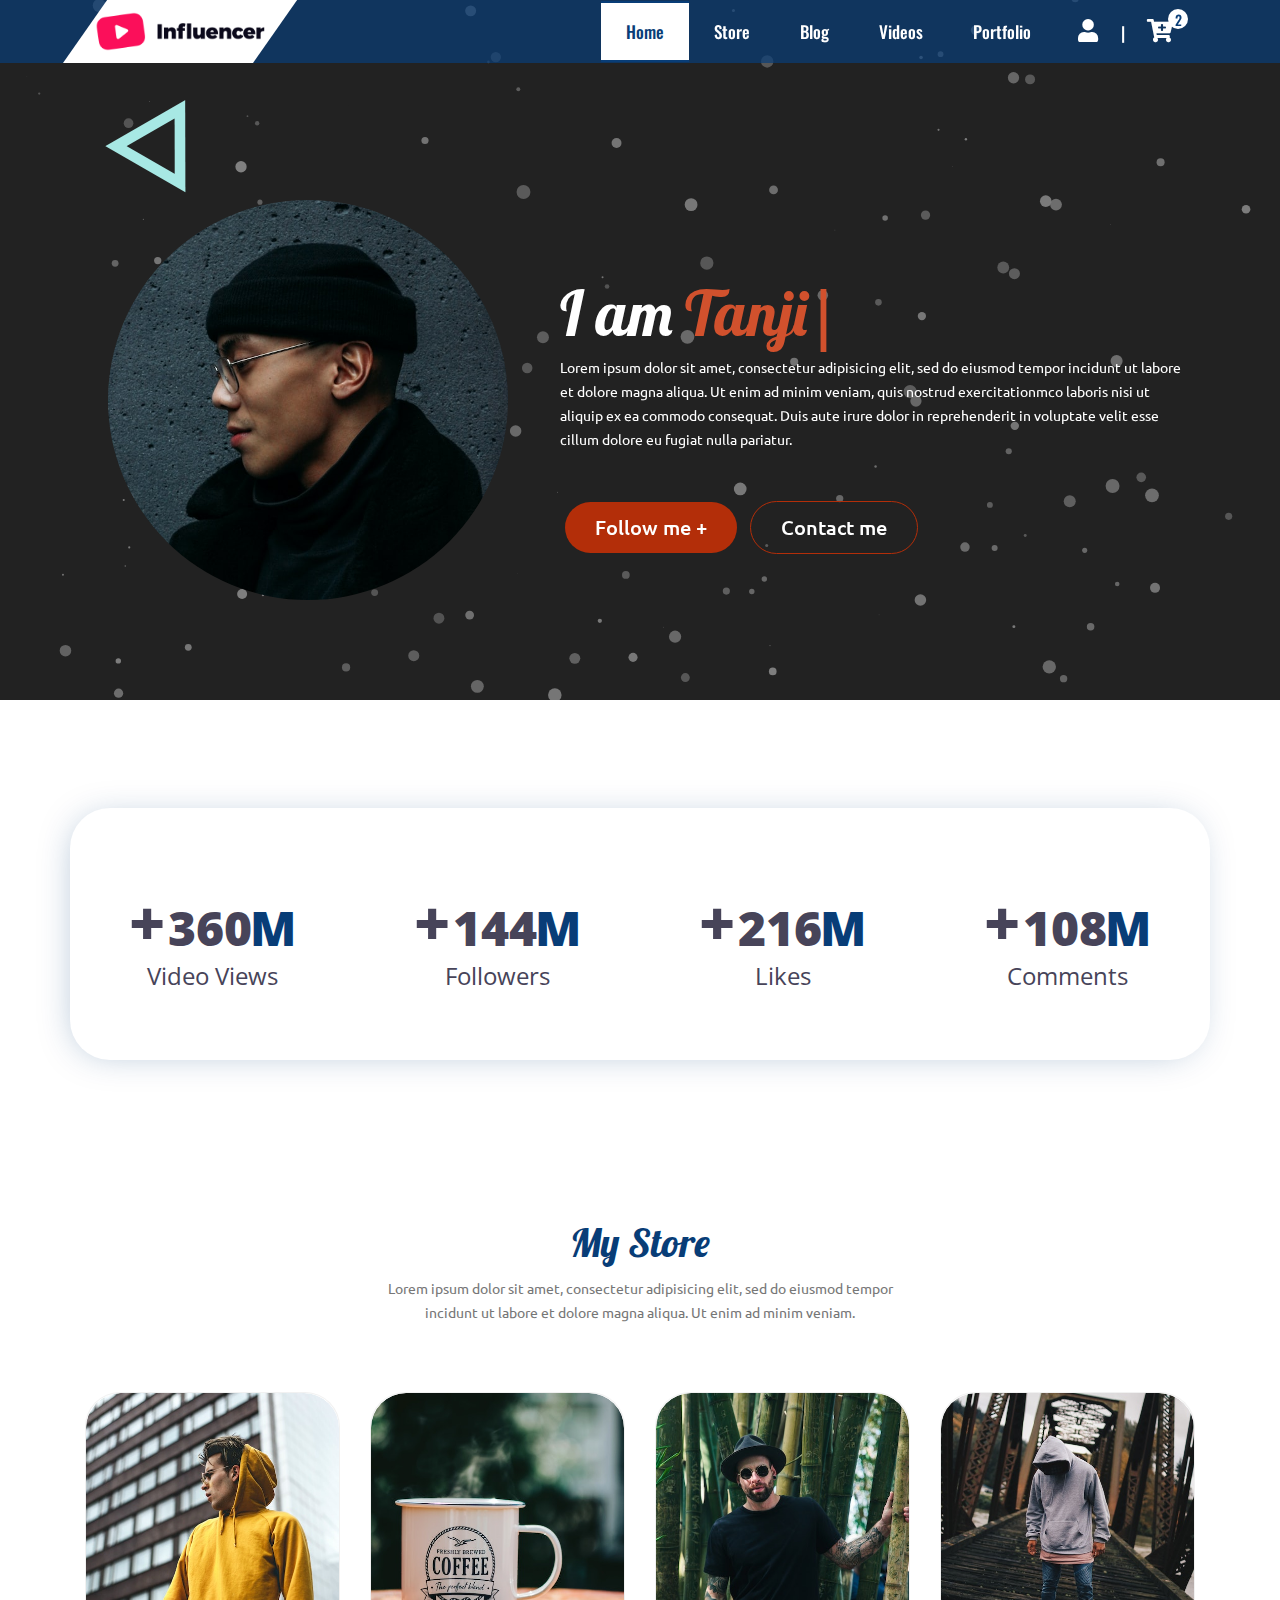
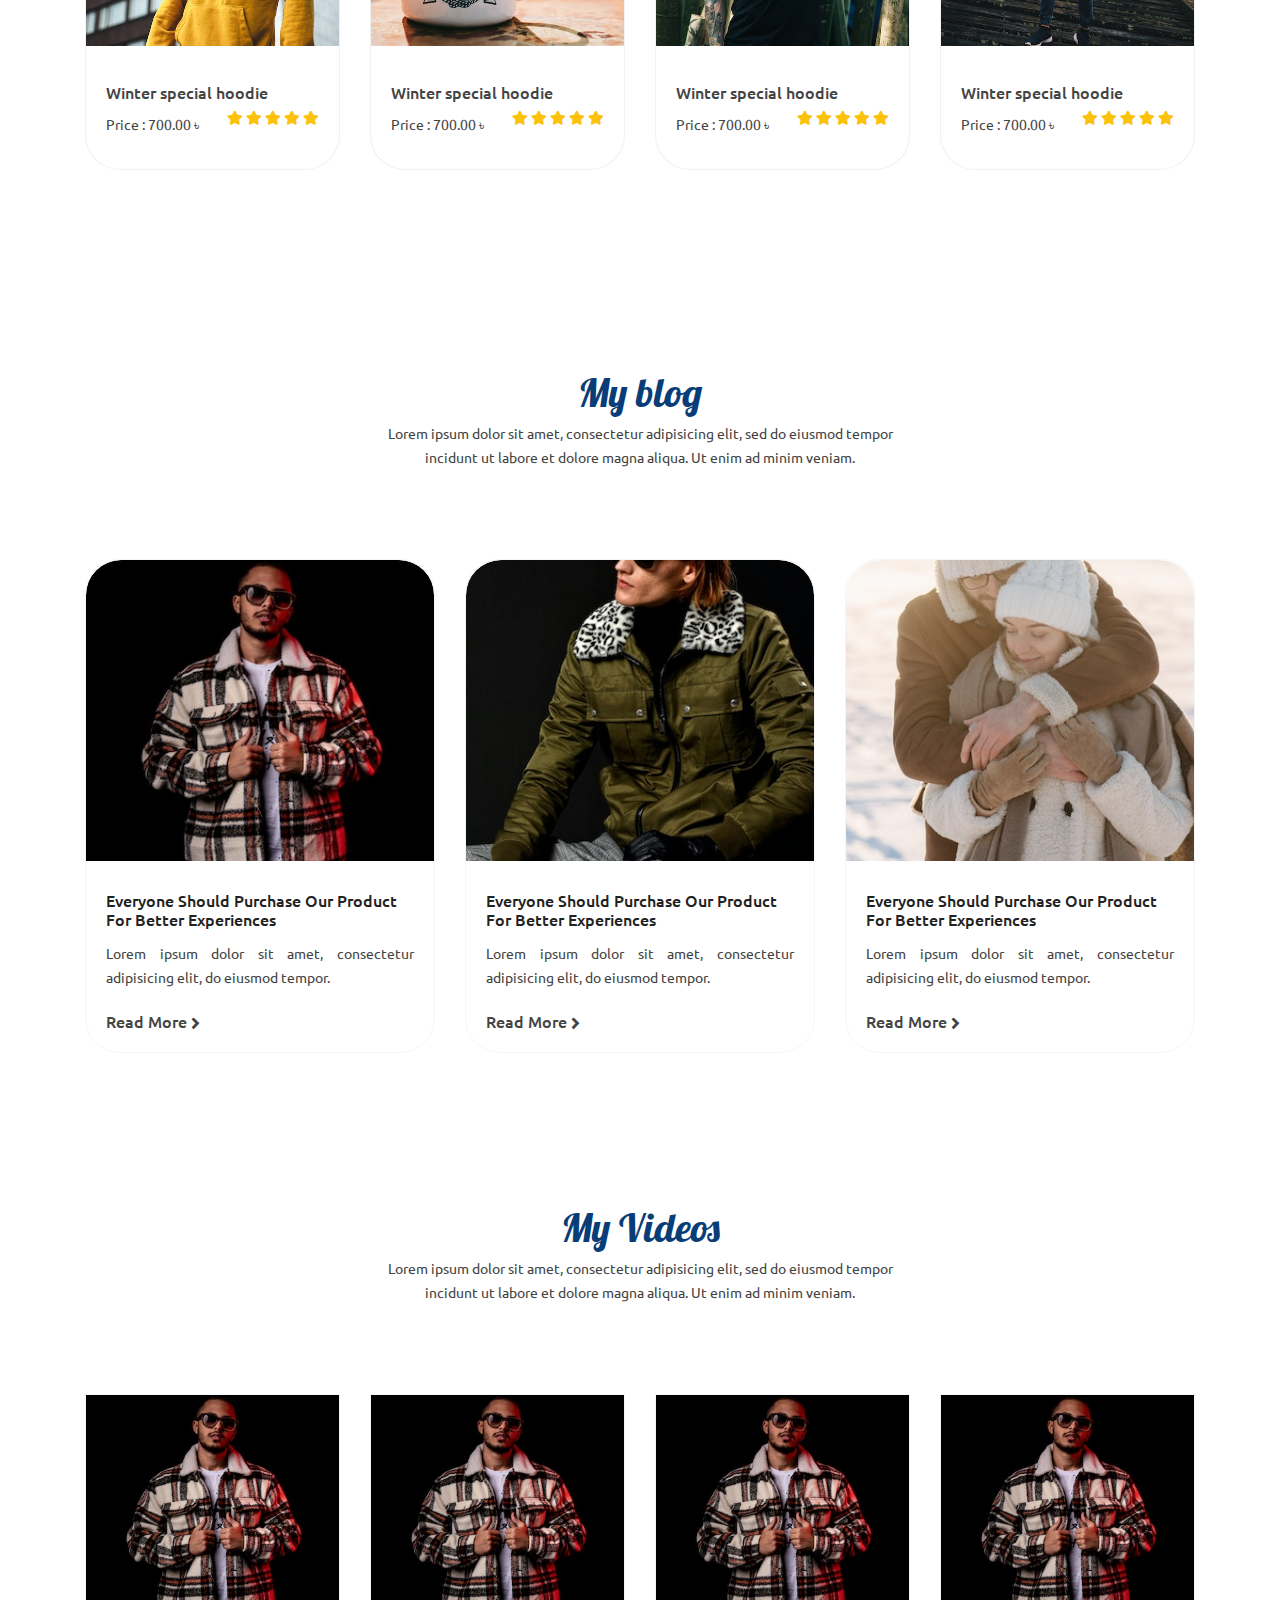
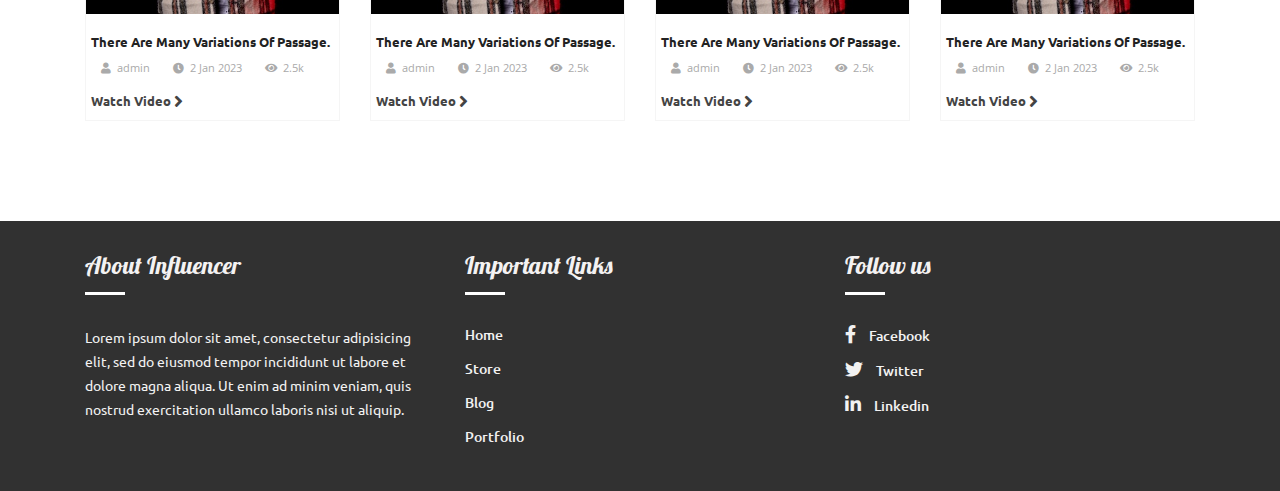
==== commit a2cf0fff: "video details" ====
--- a/index.html
+++ b/index.html
@@ -415,62 +415,110 @@
                 </div>
             </div>
             <div class="row video_content">
-                <div class="col-lg-4 col-xs-12 col-sm-6 col-md-6">
+                <div class="col-lg-3  col-xs-12 col-sm-6 col-md-6">
                     <div class="main_video">
-                        <div class="video_img">
-                            <img src="images/blog-1.jpg" class="img-fluid w-100" alt="">
-                            <div class="video_icon">
-                                <a href=""> <i class="fa fa-play" aria-hidden="true"></i></a>
-                            </div>
-                        </div>
+                        <a href="video_details.html">
+                            <div class="video_img">
+                                <img src="images/blog-1.jpg" class="img-fluid w-100" alt="">
+                                <div class="video_overlay">
+                                    <a href="video_details.html"> <i class="fa fa-play" aria-hidden="true"></i>
+                                        <span>watch video</span>
+                                    </a>
+                                </div>
+                            </div>
+                        </a>
                         <div class="video_text">
-                            <a href="blog details.html">
-                                <h3>Everyone should purchase our product for better experiences</h3>
-                            </a>
-                            <p>Lorem ipsum dolor sit amet, consectetur adipisicing elit, do eiusmod tempor.</p>
-                            <a href="blog details.html">Watch video <i class="fa fa-angle-right"></i></a>
-                        </div>
-                    </div>
-
-                </div>
-                <div class="col-lg-4 col-xs-12 col-sm-6 col-md-6">
+                            <a href=" video_details.html">
+                                <h3>There are many variations of passage.</h3>
+                            </a>
+                            <ul>
+                                <li><i class="fa fa-user"></i> <span>admin</span></li>
+                                <li><i class="fa fa-clock"></i> <span>2 Jan 2023</span></li>
+                                <li><i class="fa fa-eye"></i> <span>2.5k</span></li>
+                            </ul>
+                            <a href="video_details.html">Watch video <i class="fa fa-angle-right"></i></a>
+                        </div>
+                    </div>
+                </div>
+                <div class="col-lg-3  col-xs-12 col-sm-6 col-md-6">
                     <div class="main_video">
-                        <div class="video_img">
-                            <img src="images/blog-1.jpg" class="img-fluid w-100" alt="">
-                            <div class="video_icon">
-                                <a href=""> <i class="fa fa-play" aria-hidden="true"></i></a>
-                            </div>
-                        </div>
+                        <a href="video_details.html">
+                            <div class="video_img">
+                                <img src="images/blog-1.jpg" class="img-fluid w-100" alt="">
+                                <div class="video_overlay">
+                                    <a href="video_details.html"> <i class="fa fa-play" aria-hidden="true"></i>
+                                        <span>watch video</span>
+                                    </a>
+                                </div>
+                            </div>
+                        </a>
                         <div class="video_text">
-                            <a href="blog details.html">
-                                <h3>Everyone should purchase our product for better experiences</h3>
-                            </a>
-                            <p>Lorem ipsum dolor sit amet, consectetur adipisicing elit, do eiusmod tempor.</p>
-                            <a href="blog details.html">Watch video <i class="fa fa-angle-right"></i></a>
-                        </div>
-                    </div>
-
-                </div>
-                <div class="col-lg-4 col-xs-12 col-sm-6 col-md-6">
+                            <a href=" video_details.html">
+                                <h3>There are many variations of passage.</h3>
+                            </a>
+                            <ul>
+                                <li><i class="fa fa-user"></i> <span>admin</span></li>
+                                <li><i class="fa fa-clock"></i> <span>2 Jan 2023</span></li>
+                                <li><i class="fa fa-eye"></i> <span>2.5k</span></li>
+                            </ul>
+                            <a href="video_details.html">Watch video <i class="fa fa-angle-right"></i></a>
+                        </div>
+                    </div>
+                </div>
+                <div class="col-lg-3  col-xs-12 col-sm-6 col-md-6">
                     <div class="main_video">
-                        <div class="video_img">
-                            <img src="images/blog-1.jpg" class="img-fluid w-100" alt="">
-                            <div class="video_icon">
-                                <a href=""> <i class="fa fa-play" aria-hidden="true"></i></a>
-                            </div>
-                        </div>
+                        <a href="video_details.html">
+                            <div class="video_img">
+                                <img src="images/blog-1.jpg" class="img-fluid w-100" alt="">
+                                <div class="video_overlay">
+                                    <a href="video_details.html"> <i class="fa fa-play" aria-hidden="true"></i>
+                                        <span>watch video</span>
+                                    </a>
+                                </div>
+                            </div>
+                        </a>
                         <div class="video_text">
-                            <a href="blog details.html">
-                                <h3>Everyone should purchase our product for better experiences</h3>
-                            </a>
-                            <p>Lorem ipsum dolor sit amet, consectetur adipisicing elit, do eiusmod tempor.</p>
-                            <a href="blog details.html">Watch video <i class="fa fa-angle-right"></i></a>
-                        </div>
-                    </div>
-
-                </div>
+                            <a href=" video_details.html">
+                                <h3>There are many variations of passage.</h3>
+                            </a>
+                            <ul>
+                                <li><i class="fa fa-user"></i> <span>admin</span></li>
+                                <li><i class="fa fa-clock"></i> <span>2 Jan 2023</span></li>
+                                <li><i class="fa fa-eye"></i> <span>2.5k</span></li>
+                            </ul>
+                            <a href="video_details.html">Watch video <i class="fa fa-angle-right"></i></a>
+                        </div>
+                    </div>
+                </div>
+                <div class="col-lg-3  col-xs-12 col-sm-6 col-md-6">
+                    <div class="main_video">
+                        <a href="video_details.html">
+                            <div class="video_img">
+                                <img src="images/blog-1.jpg" class="img-fluid w-100" alt="">
+                                <div class="video_overlay">
+                                    <a href="video_details.html"> <i class="fa fa-play" aria-hidden="true"></i>
+                                        <span>watch video</span>
+                                    </a>
+                                </div>
+                            </div>
+                        </a>
+                        <div class="video_text">
+                            <a href=" video_details.html">
+                                <h3>There are many variations of passage.</h3>
+                            </a>
+                            <ul>
+                                <li><i class="fa fa-user"></i> <span>admin</span></li>
+                                <li><i class="fa fa-clock"></i> <span>2 Jan 2023</span></li>
+                                <li><i class="fa fa-eye"></i> <span>2.5k</span></li>
+                            </ul>
+                            <a href="video_details.html">Watch video <i class="fa fa-angle-right"></i></a>
+                        </div>
+                    </div>
+                </div>
+                
             </div>
         </div>
+ 
     </section>
 
     <!--footer part start-->
--- a/css/style.css
+++ b/css/style.css
@@ -17,6 +17,7 @@
 ol,
 ul {
     list-style: none;
+    margin: 0;
 }
 
 .clr {
@@ -1605,14 +1606,10 @@
 
 .main_video .video_img {
     overflow: hidden;
-    border-top-right-radius: 35px;
-    border-top-left-radius: 35px;
     position: relative;
 }
 
 .main_video .video_img img {
-    border-top-right-radius: 35px;
-    border-top-left-radius: 35px;
     transition: all linear 0.3s;
 }
 
@@ -1622,7 +1619,6 @@
 }
 
 .main_video {
-    border-radius: 35px;
     transition: all linear 0.3s;
     border: 1px solid rgb(221, 221, 221, 0.3);
 }
@@ -1635,7 +1631,7 @@
 }
 
 .main_video .video_text {
-    padding: 20px;
+    padding: 10px 5px;
     transition: all linear 0.3s;
 }
 
@@ -1651,9 +1647,9 @@
 
 .main_video .video_text h3 {
     font-family: 'Ubuntu', sans-serif;
-    font-size: 16px;
+    font-size: 13px;
     color: #222;
-    font-weight: 500;
+    font-weight: 600;
     padding-top: 10px;
     transition: all linear 0.3s;
 }
@@ -1671,12 +1667,12 @@
 
 .main_video .video_text a {
     font-family: 'Ubuntu', sans-serif;
-    font-size: 16px;
+    font-size: 13px;
     color: #444;
     text-transform: capitalize;
     margin-bottom: 5px;
     transition: all linear 0.3s;
-    font-weight: 500;
+    font-weight: 600;
 }
 
 .main_video .video_text a i {
@@ -1686,39 +1682,51 @@
     position: relative;
     top: 2px;
     transition: all linear 0.3s;
-    transform: translateX(0px);
-}
-
-.main_video:hover {
-    transform: translate(-5px, -5px);
-}
+}
+
+
 
 .main_video:hover .video_text a i {
     transform: translateX(5px);
     transition: all linear 0.3s;
 }
-
-.video_icon {
+.video_overlay {
     position: absolute;
-    top: 50%;
-    left: 50%;
-    transform: translate(-50%, -50%);
-    width: 80px;
-    height: 55px;
-    background-color: #fff;
-    border-radius: 10px;
+    top: 0;
+    left: 0;
+    width: 100%;
+    height: 100%;
+    background-color: rgb(0, 0, 0,0.4);
     overflow: hidden;
     transition: all linear 0.3s;
-}
-
-.video_icon a i {
-    color: red;
+    transform: scale(0);
+}
+
+.video_overlay a  {
     top: 50%;
     left: 50%;
     position: absolute;
     transform: translate(-50%, -50%);
-    font-size: 25px;
-    transition: all linear 0.3s;
+    font-size: 14px;
+    color: #fff;
+    transition: all linear 0.3s;
+}
+.video_overlay a i{
+    position: relative;
+    left: 30px;
+    color: red;
+    margin-bottom: 10px;
+    font-size: 18px;
+}
+.video_overlay:hover a i{
+    color: var(--blue);
+    color: red;
+}
+.main_video:hover .video_overlay{
+    transform: scale(1);
+}
+.video_overlay a span{
+    display: block;
 }
 
 .main_video:hover .video_icon {
@@ -1728,6 +1736,147 @@
 
 .main_video:hover .video_icon a i {
     font-size: 23px;
+}
+.video_text ul li{
+    display: inline-block;
+    margin: 10px 10px;
+    color: #aaa;
+    font-size: 11px;
+}
+.video_text ul li i{
+    margin-right: 3px;
+}
+/* Video Details Start */
+
+#video_details {
+    padding: 100px 0 50px 0;
+    margin: 50px 0 0 0;
+    background-color: #f7f7f7;
+}
+
+.video_thumbnail {
+    overflow: hidden;
+    position: relative;
+
+}
+.video_thumbnail .video_icon{
+    position: absolute;
+    top: 50%;
+    left: 50%;
+    transform: translate(-50%,-50%);
+    width: 70px;
+    height: 70px;
+    border-radius: 50%;
+    background-color: #fff;
+    transition: all linear 0.3s;
+}
+.video_thumbnail .video_icon:hover{
+    background-color: #083D77;
+}
+.video_thumbnail .video_icon:hover i{
+    color: #fff;
+}
+.video_thumbnail .video_icon i{
+    font-size: 20px;
+    color: var(--blue);
+    position:absolute;
+    top: 50%;
+    left: 50%;
+    transform: translate(-50%,-50%);
+}
+
+.video_thumbnail img {
+    transition: all linear 0.3s;
+}
+.video_title{
+    background-color: #fff;
+    padding: 50px 30px 10px 30px;
+}
+.video_title h2{
+    font-family:'Ubuntu', sans-serif;
+    font-size: 24px;
+    font-weight: 600;
+    color: #151515;
+}
+.video_title ul li{
+    display: inline-block;
+    margin: 20px 40px 20px 0px;
+    color: #888888;
+
+}
+.video_title > ul li i{
+    margin-right: 8px;
+}
+.video_title .video_share span{
+    margin-right: 20px;
+    font-size: 20px;
+    font-family:'Ubuntu', sans-serif;
+    font-weight: 500;
+
+}
+
+.video_title .video_share ul.video_share_icon{
+    display: inline-block;
+}
+.video_title .video_share ul.video_share_icon li{
+    display: inline-block;
+    margin: 10px 5px 20px 0px;
+    color: #888888;
+}
+.video_title .video_share ul.video_share_icon li i{
+    color: #777;
+    font-size: 18px;
+    height: 40px;
+    width: 40px;
+    border: 1px solid #ddd;
+    text-align: center;
+    line-height: 40px;
+    border-radius: 50%;
+    margin: 0 2.5px;
+    transition: all linear 0.3s;
+}
+.video_title .video_share ul.video_share_icon li i:hover{
+    background-color: var(--blue);
+    color: #fff;
+    border: var(--blue);
+}
+
+.video-description{
+    background-color: #fff;
+    padding: 50px 30px 30px 30px;
+    margin: 20px 0;
+}
+.video-description h2{
+    font-size: 20px;
+    font-family:'Ubuntu', sans-serif;
+    font-weight: 600;
+    color: #151515;
+    padding-bottom: 15px ;
+    border-bottom: 1px solid #c9c9c9;
+}
+.video-description p{
+    font-size: 16x;
+    text-align: justify;
+    line-height: 2;
+    padding: 20px 0;
+}
+.video_related{
+    background-color: #f7f7f7;
+    padding: 0 0 70px 0;
+}
+.video_related_main{
+    background-color: #fff;
+    padding: 30px 0px;
+    margin-bottom: 50px;
+}
+.video_related_main h2{
+    font-size: 22px;
+    font-family:'Ubuntu', sans-serif;
+    font-weight: 600;
+    color: #151515;
+    padding-bottom: 15px ;
+    border-bottom: 1px solid #c9c9c9;
+    margin-bottom: 30px;
 }
 
 /* product grid veiw part start*/
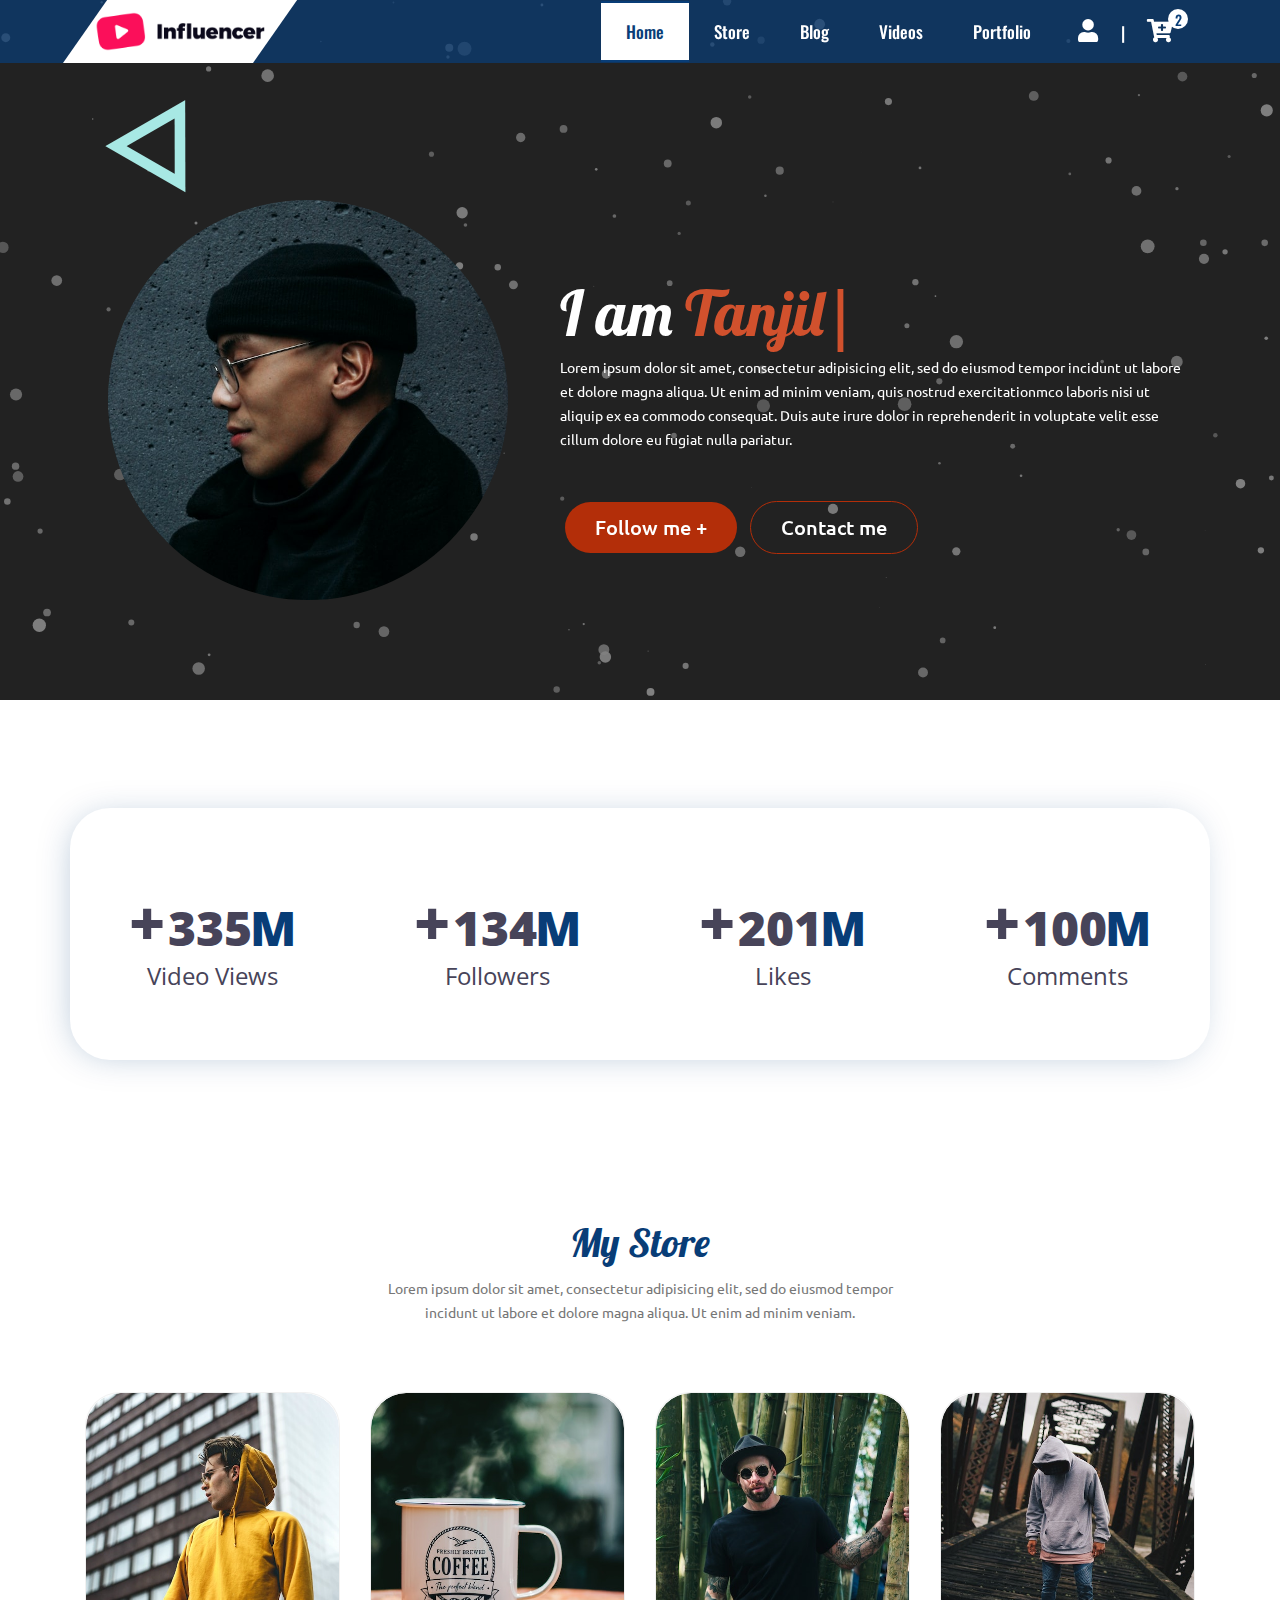
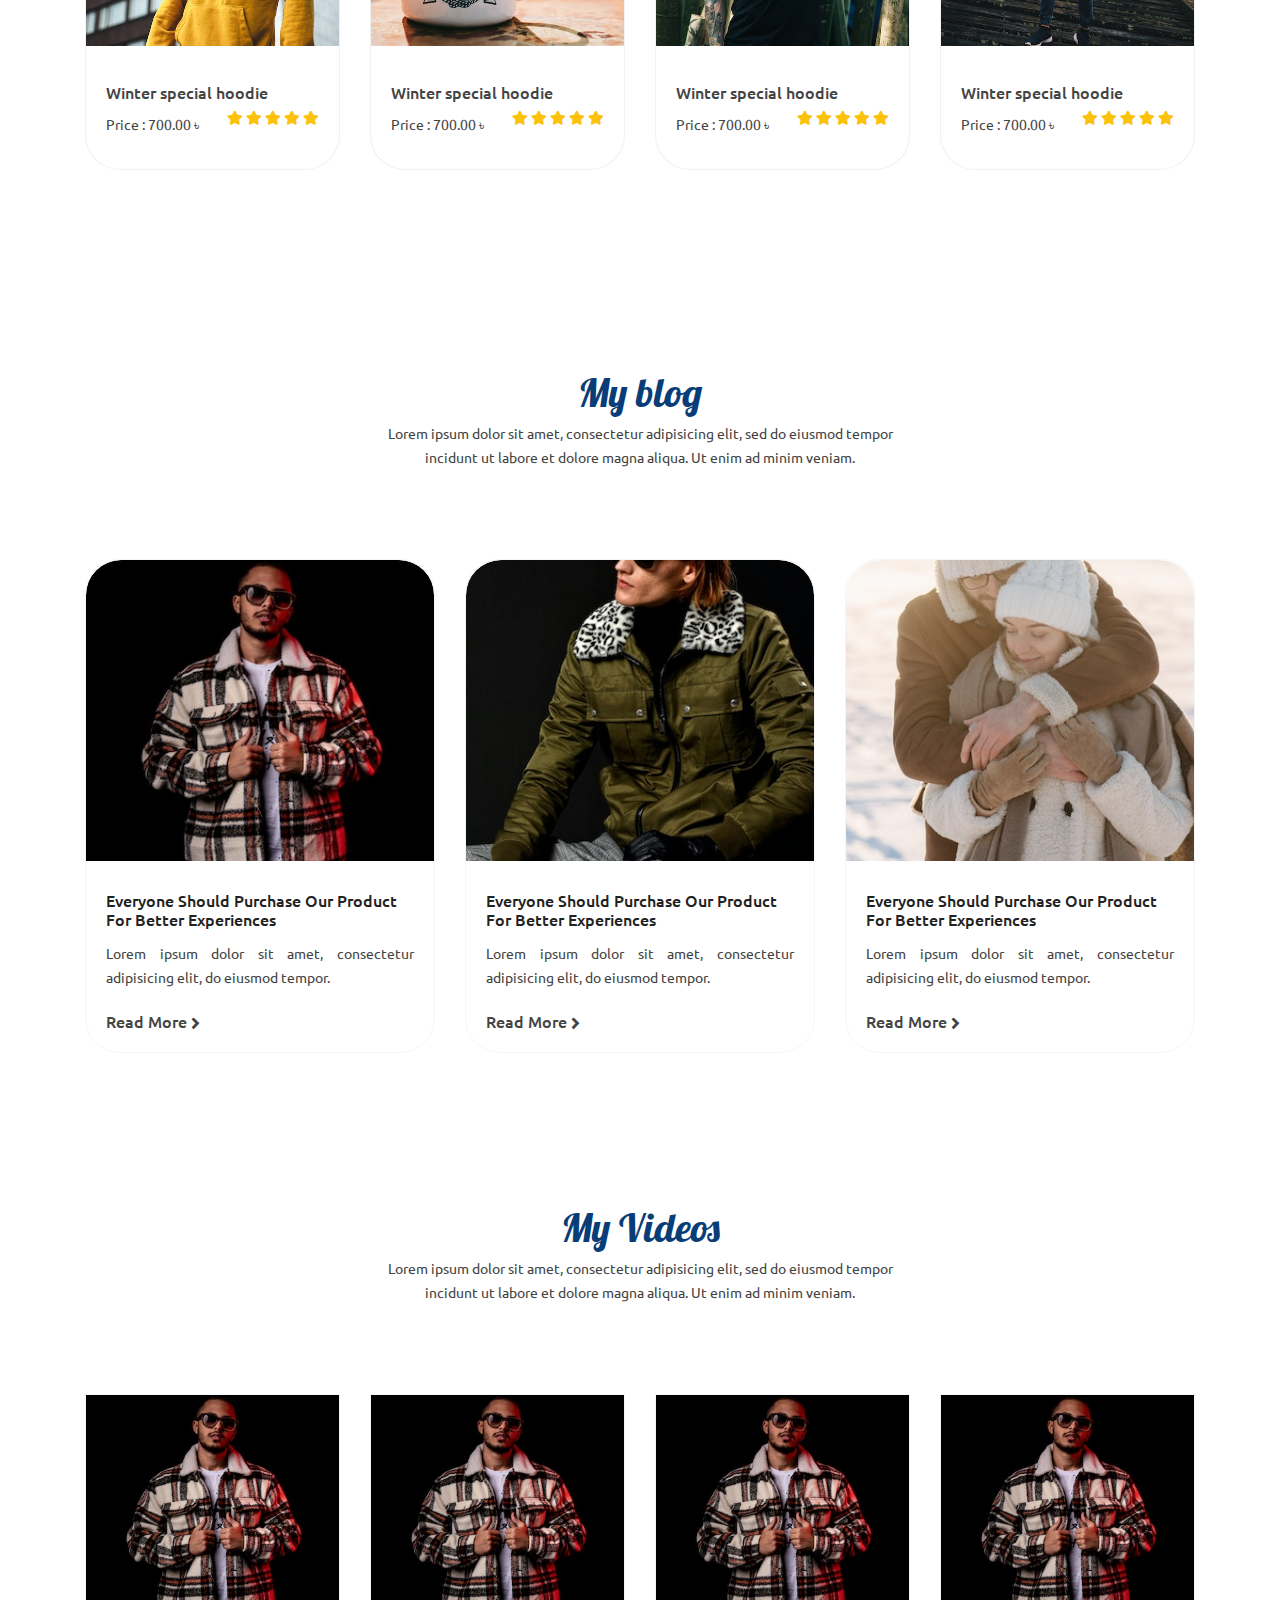
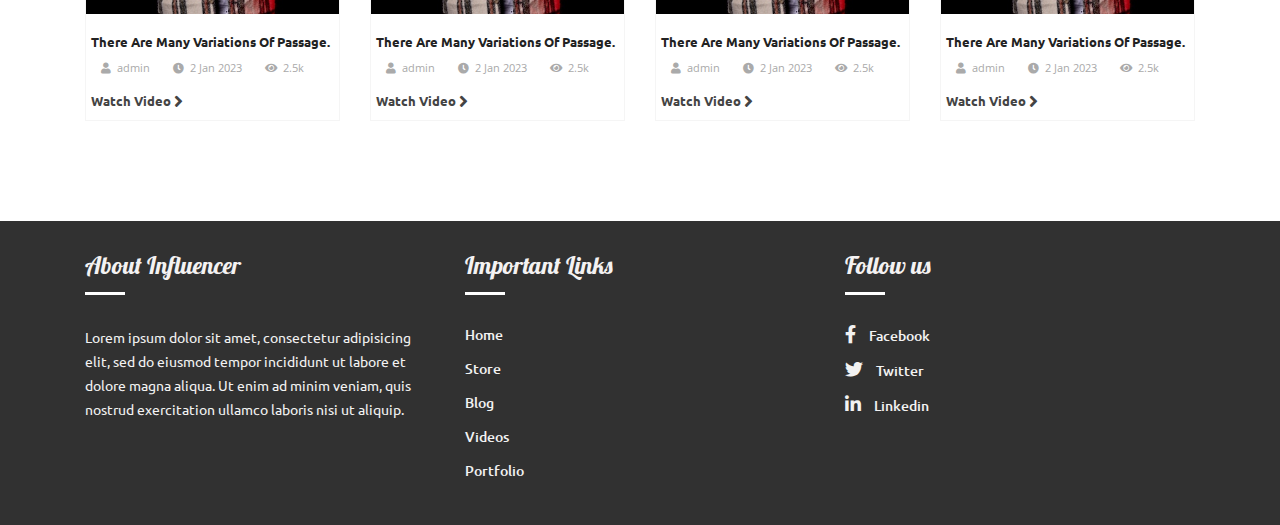
==== commit 3447437f: "menu change" ====
--- a/index.html
+++ b/index.html
@@ -515,7 +515,7 @@
                         </div>
                     </div>
                 </div>
-                
+
             </div>
         </div>
  
@@ -542,6 +542,7 @@
                                 <li><a href="index.html">Home</a></li>
                                 <li><a href="produtc.html">Store</a></li>
                                 <li><a href="blog grid view.html">Blog</a></li>
+                                <li><a href="videos.html">Videos</a></li>
                                 <li><a href="produtc.html">Portfolio</a></li>
                             </ul>
                         </div>
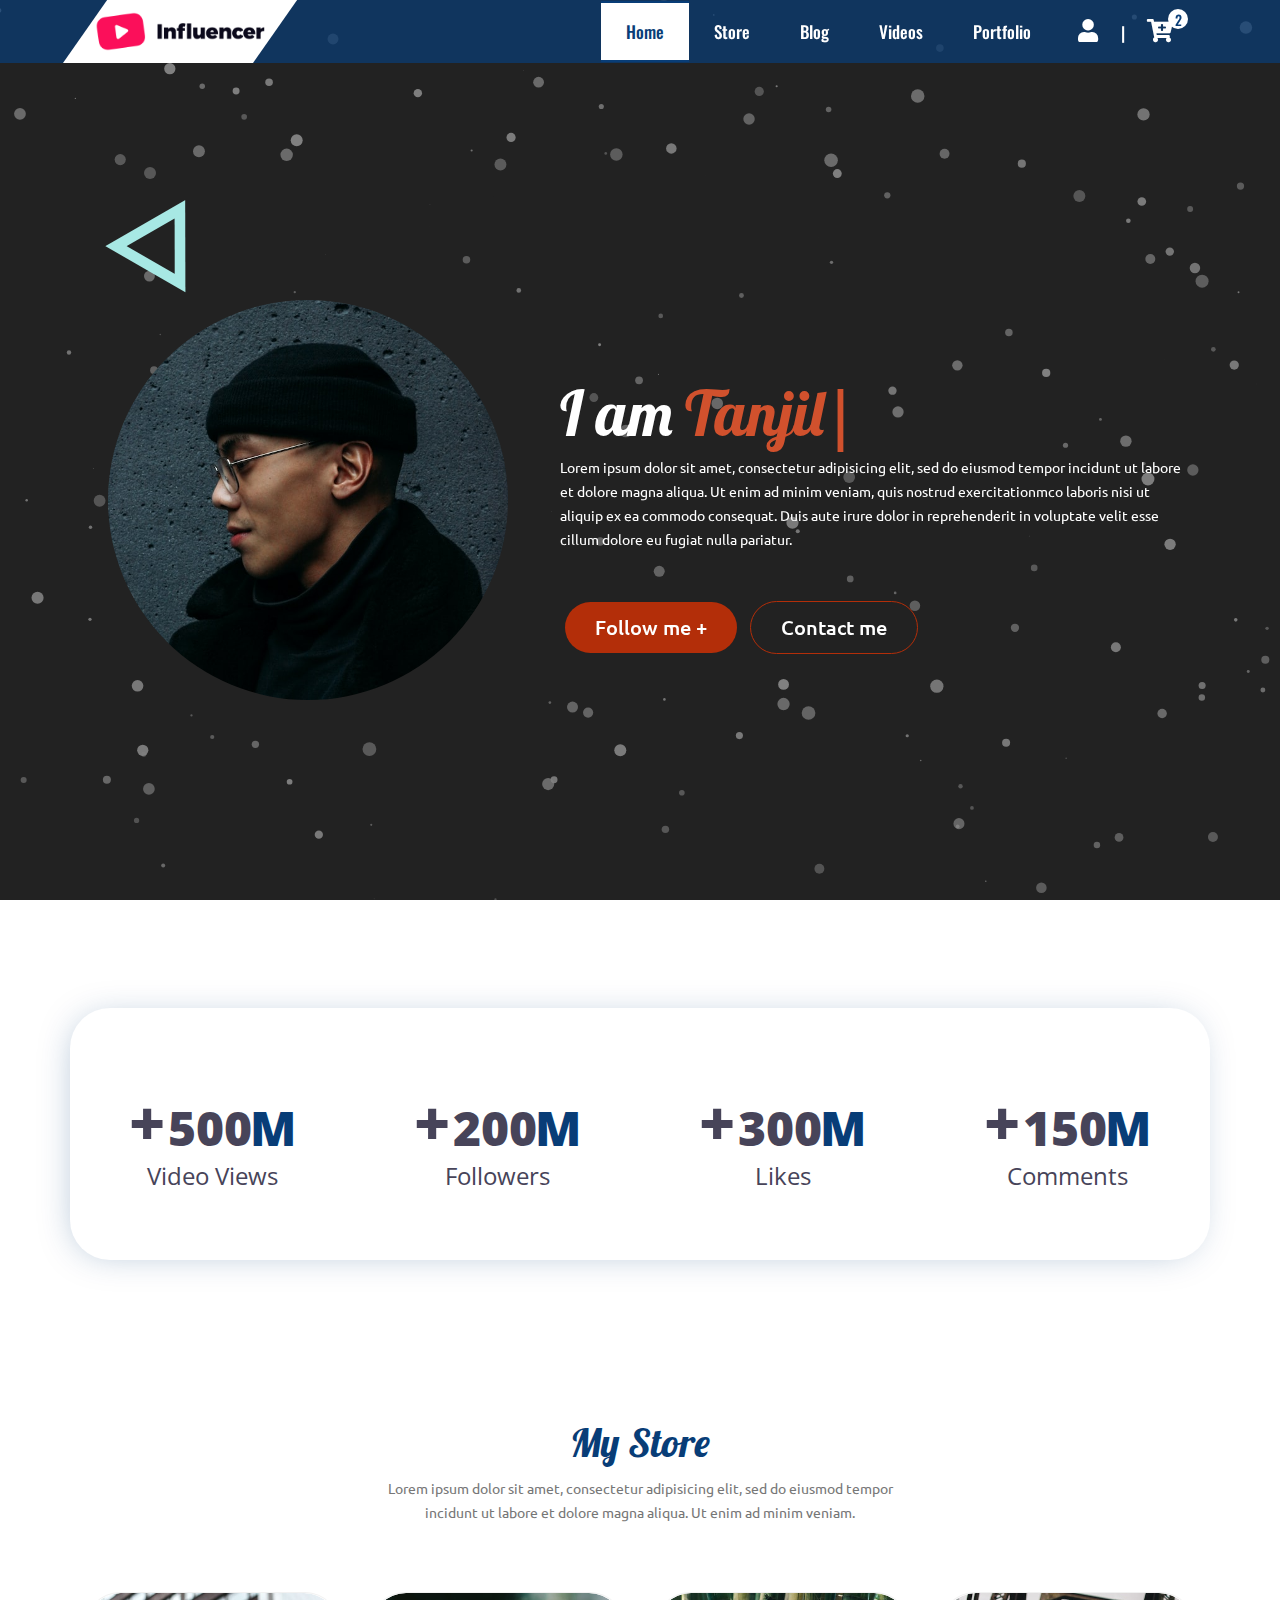
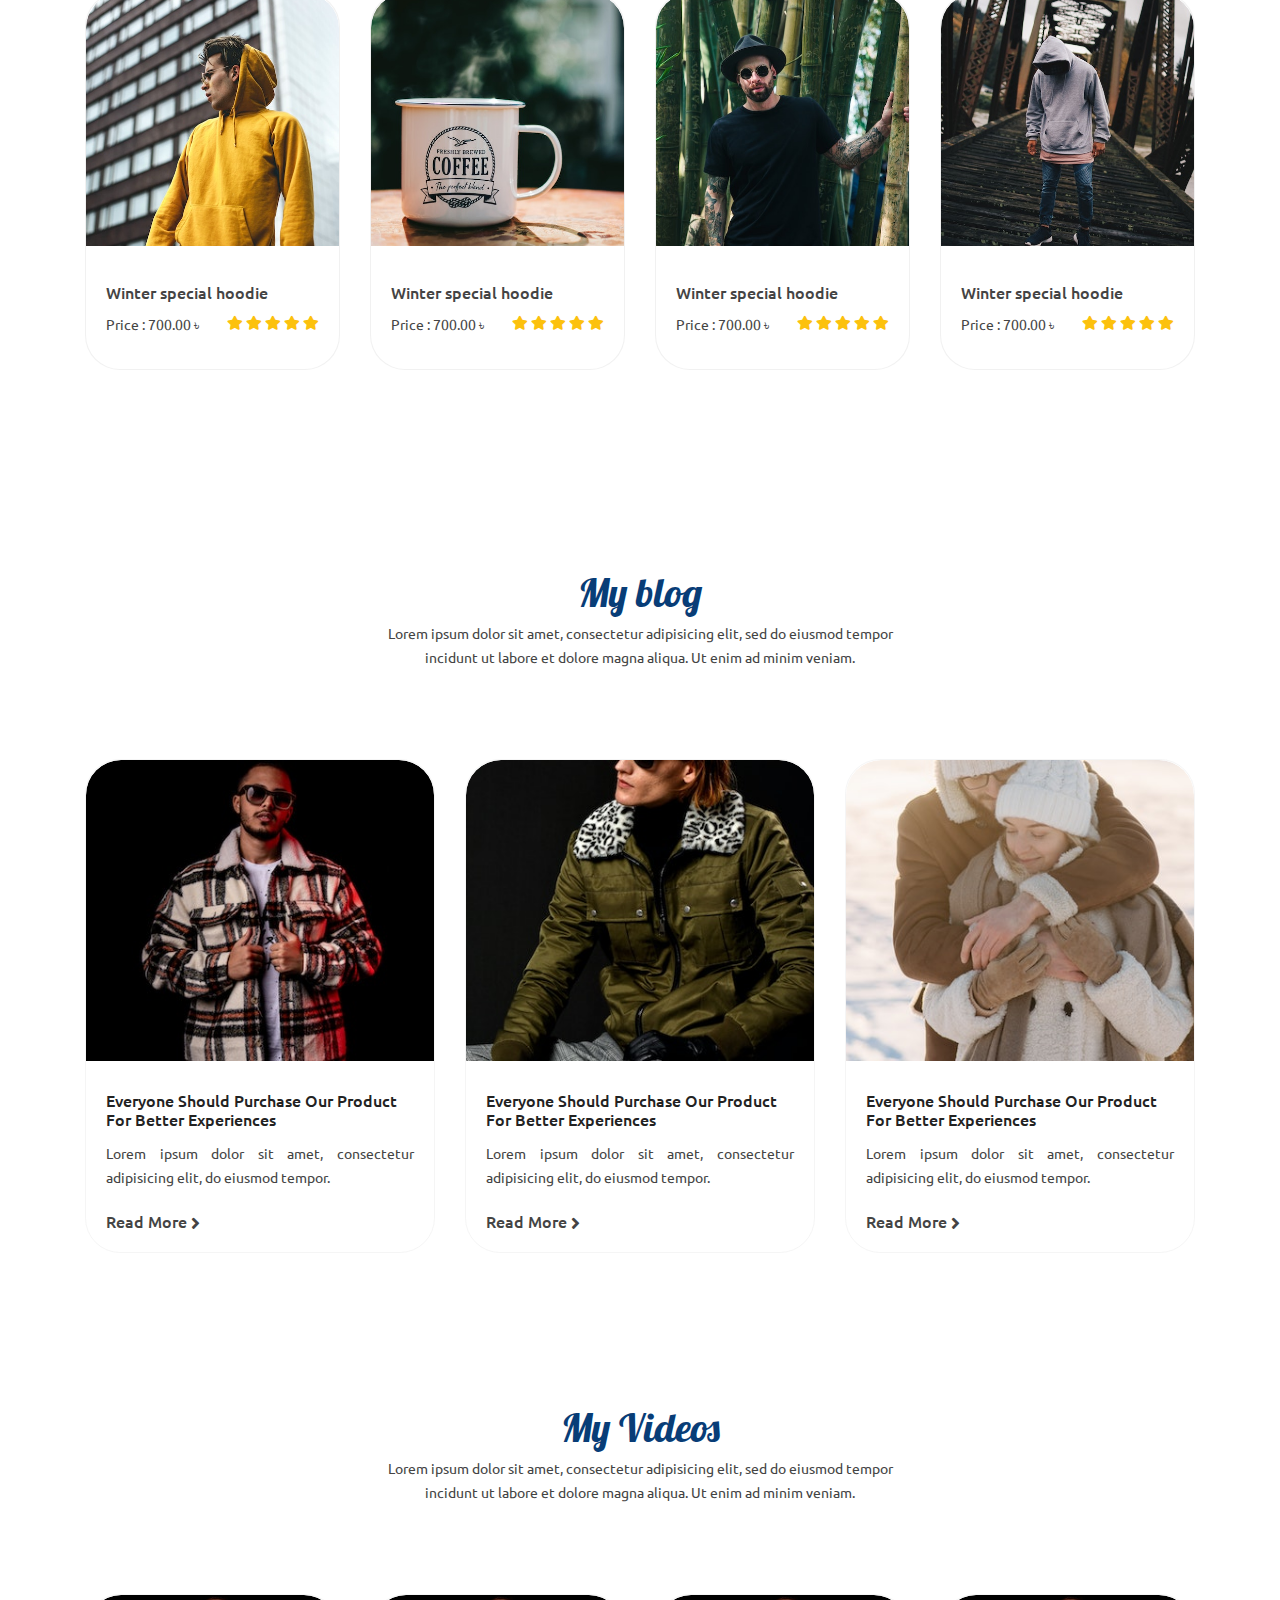
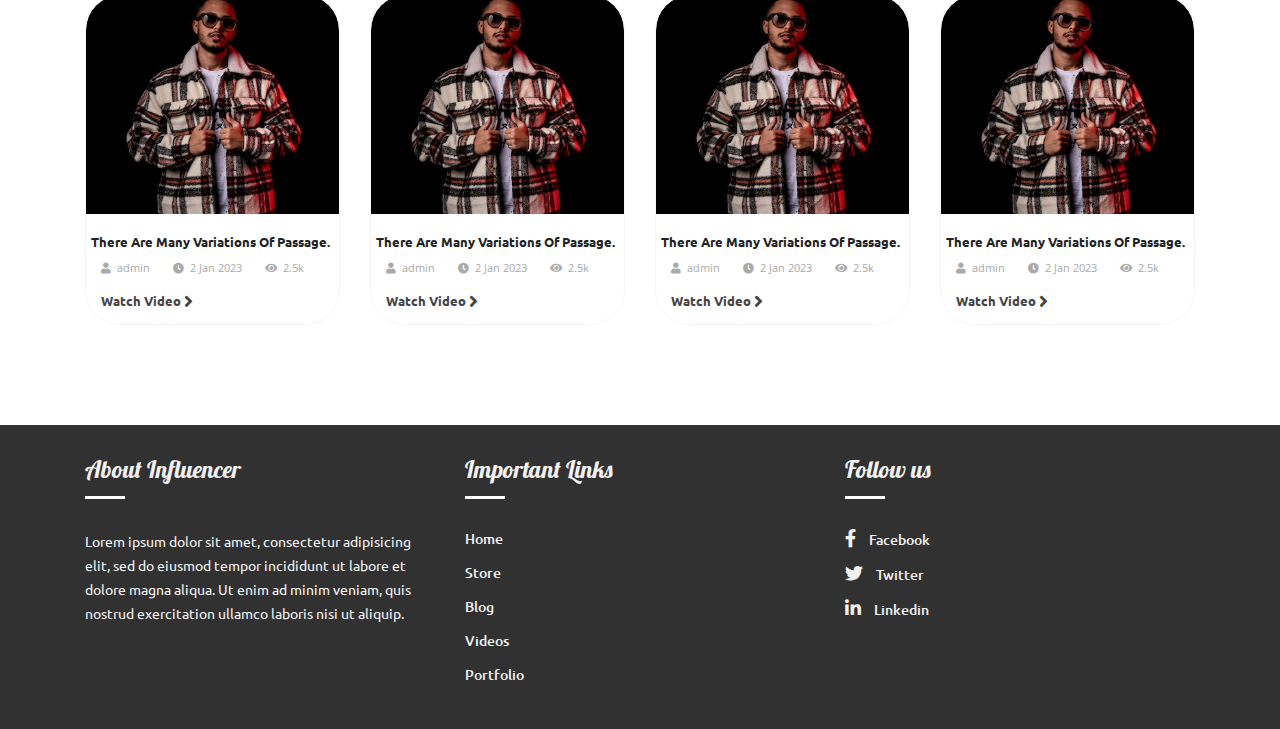
==== commit 3ad809ad: "radious change" ====
--- a/index.html
+++ b/index.html
@@ -1,567 +1,623 @@
 <!DOCTYPE html>
 <html lang="en">
-
-<head>
-    <meta charset="UTF-8">
-    <meta name="viewport" content="width=device-width, initial-scale=1.0">
-    <meta http-equiv="X-UA-Compatible" content="ie=edge">
+  <head>
+    <meta charset="UTF-8" />
+    <meta name="viewport" content="width=device-width, initial-scale=1.0" />
+    <meta http-equiv="X-UA-Compatible" content="ie=edge" />
     <title>Influencer</title>
-    <link rel="icon" type="image/png" href="images/favicon.png">
-    <link rel="stylesheet" href="css/all.min.css">
-    <link rel="stylesheet" href="css/bootstrap.min.css">
-    <link href="https://fonts.googleapis.com/css?family=Ubuntu:300,400,500,700&display=swap" rel="stylesheet">
-    <link href="https://fonts.googleapis.com/css?family=Lobster&display=swap" rel="stylesheet">
-    <link rel="preconnect" href="https://fonts.googleapis.com">
-    <link rel="preconnect" href="https://fonts.gstatic.com" crossorigin>
+    <link rel="icon" type="image/png" href="images/favicon.png" />
+    <link rel="stylesheet" href="css/all.min.css" />
+    <link rel="stylesheet" href="css/bootstrap.min.css" />
     <link
-        href="https://fonts.googleapis.com/css2?family=Open+Sans:wght@400;500;600;700;800&family=Oswald:wght@400;500;600;700&display=swap"
-        rel="stylesheet">
-    <link rel="stylesheet" href="css/slick.css">
-    <link rel="stylesheet" href="css/venobox.css">
-    <link rel="stylesheet" href="css/particles.css">
-    <link rel="stylesheet" href="css/jquery.fallingsnow.css">
-    <link rel="stylesheet" href="css/style.css">
-    <link rel="stylesheet" href="css/responsive.css">
-</head>
-
-<body>
+      href="https://fonts.googleapis.com/css?family=Ubuntu:300,400,500,700&display=swap"
+      rel="stylesheet"
+    />
+    <link
+      href="https://fonts.googleapis.com/css?family=Lobster&display=swap"
+      rel="stylesheet"
+    />
+    <link rel="preconnect" href="https://fonts.googleapis.com" />
+    <link rel="preconnect" href="https://fonts.gstatic.com" crossorigin />
+    <link
+      href="https://fonts.googleapis.com/css2?family=Open+Sans:wght@400;500;600;700;800&family=Oswald:wght@400;500;600;700&display=swap"
+      rel="stylesheet"
+    />
+    <link rel="stylesheet" href="css/slick.css" />
+    <link rel="stylesheet" href="css/venobox.css" />
+    <link rel="stylesheet" href="css/particles.css" />
+    <link rel="stylesheet" href="css/jquery.fallingsnow.css" />
+    <link rel="stylesheet" href="css/style.css" />
+    <link rel="stylesheet" href="css/responsive.css" />
+  </head>
+
+  <body>
     <!--menu part start-->
     <!-- <div class="snow-wrap">
         <div id="snow"></div>
     </div> -->
     <header id="navigation" class="top_menu">
-        <nav class="navbar navbar-expand-lg navbar-light py-0  px-3 menu ">
-            <div class="container">
-                <div class="brand-logo">
-                    <a class="navbar-brand" href="index.html">
-                        <img src="images/logo.png" class="img-fluid" alt="">
-                    </a>
-                </div>
-                <button class="navbar-toggler" type="button" data-toggle="collapse"
-                    data-target="#navbarSupportedContent" aria-controls="navbarSupportedContent" aria-expanded="false"
-                    aria-label="Toggle navigation">
-                    <span class="navbar-toggler-icon"></span>
-                </button>
-                <div class="collapse navbar-collapse" id="navbarSupportedContent">
-                    <ul class="navbar-nav ml-auto">
-                        <li class="nav-item active">
-                            <a class="nav-link " href="index.html">Home</a>
-                        </li>
-                        <li class="nav-item">
-                            <a class="nav-link " href="produtc.html">Store</a>
-                        </li>
-                        <li class="nav-item ">
-                            <a class="nav-link " href="blog grid view.html">Blog</a>
-                        </li>
-                        <li class="nav-item ">
-                            <a class="nav-link " href="videos.html">Videos</a>
-                        </li>
-                        <li class="nav-item ">
-                            <a class="nav-link " href="portfolio.html">Portfolio</a>
-                        </li>
-                    </ul>
-                    <ul class="navbar-nav right_menu">
-                        <li class="nav_item">
-                            <a href="#" class="nav-link ">
-                                <i class="fa fa-user"></i>
-                            </a>
-                            <ul class="dropdown">
-                                <li><a href="#"><i class="fas fa-user"></i>Account</a></li>
-                                <li><a href="Check%20out.html"><i class="far fa-check-square"></i>Checkout</a></li>
-                                <li><a href="#"><i class="fas fa-address-card"></i>Registration</a></li>
-                                <li><a href="login.html"><i class="fas fa-unlock"></i>login</a></li>
-
-                            </ul>
-                        </li>
-
-                        <li class="shop-padding nav_item">
-                            <a href="#" class="nav-link ">
-                                <i class="fas fa-cart-plus"></i>
-                                <span>2</span>
-                            </a>
-                            <div class="dropdown3">
-                                <h3><span> 02 items </span> in cart</h3>
-                                <ul class="drop-item1">
-                                    <li>
-                                        <a href="#">
-                                            <img src="images/cart1.jpg" class="img-fluid d w-100" alt="">
-                                        </a>
-                                    </li>
-                                    <li>
-                                        <a href="#">
-                                            <p>T-shirt</p>
-                                            <span>Price : $ 99.00</span>
-                                            <div class="icon">
-                                                <i class="fas fa-trash-alt"></i>
-                                            </div>
-                                        </a>
-                                    </li>
-                                </ul>
-                                <ul class="total">
-                                    <span>Total</span>
-                                    <span>$500.00</span>
-                                </ul>
-                                <ol class="v_cart text-center">
-                                    <li><a href="cart%20page.html">View Cart</a></li>
-                                    <li><a href="Check%20out.html">Check Out</a></li>
-                                </ol>
-                            </div>
-                        </li>
-                    </ul>
-                </div>
-            </div>
-        </nav>
+      <nav class="navbar navbar-expand-lg navbar-light py-0 px-3 menu">
+        <div class="container">
+          <div class="brand-logo">
+            <a class="navbar-brand" href="index.html">
+              <img src="images/logo.png" class="img-fluid" alt="" />
+            </a>
+          </div>
+          <button
+            class="navbar-toggler"
+            type="button"
+            data-toggle="collapse"
+            data-target="#navbarSupportedContent"
+            aria-controls="navbarSupportedContent"
+            aria-expanded="false"
+            aria-label="Toggle navigation"
+          >
+            <span class="navbar-toggler-icon"></span>
+          </button>
+          <div class="collapse navbar-collapse" id="navbarSupportedContent">
+            <ul class="navbar-nav ml-auto">
+              <li class="nav-item active">
+                <a class="nav-link" href="index.html">Home</a>
+              </li>
+              <li class="nav-item">
+                <a class="nav-link" href="produtc.html">Store</a>
+              </li>
+              <li class="nav-item">
+                <a class="nav-link" href="blog grid view.html">Blog</a>
+              </li>
+              <li class="nav-item">
+                <a class="nav-link" href="videos.html">Videos</a>
+              </li>
+              <li class="nav-item">
+                <a class="nav-link" href="portfolio.html">Portfolio</a>
+              </li>
+            </ul>
+            <ul class="navbar-nav right_menu">
+              <li class="nav_item">
+                <a href="#" class="nav-link">
+                  <i class="fa fa-user"></i>
+                </a>
+                <ul class="dropdown">
+                  <li>
+                    <a href="#"><i class="fas fa-user"></i>Account</a>
+                  </li>
+                  <li>
+                    <a href="Check%20out.html"
+                      ><i class="far fa-check-square"></i>Checkout</a
+                    >
+                  </li>
+                  <li>
+                    <a href="#"
+                      ><i class="fas fa-address-card"></i>Registration</a
+                    >
+                  </li>
+                  <li>
+                    <a href="login.html"><i class="fas fa-unlock"></i>login</a>
+                  </li>
+                </ul>
+              </li>
+
+              <li class="shop-padding nav_item">
+                <a href="#" class="nav-link">
+                  <i class="fas fa-cart-plus"></i>
+                  <span>2</span>
+                </a>
+                <div class="dropdown3">
+                  <h3><span> 02 items </span> in cart</h3>
+                  <ul class="drop-item1">
+                    <li>
+                      <a href="#">
+                        <img
+                          src="images/cart1.jpg"
+                          class="img-fluid d w-100"
+                          alt=""
+                        />
+                      </a>
+                    </li>
+                    <li>
+                      <a href="#">
+                        <p>T-shirt</p>
+                        <span>Price : $ 99.00</span>
+                        <div class="icon">
+                          <i class="fas fa-trash-alt"></i>
+                        </div>
+                      </a>
+                    </li>
+                  </ul>
+                  <ul class="total">
+                    <span>Total</span>
+                    <span>$500.00</span>
+                  </ul>
+                  <ol class="v_cart text-center">
+                    <li><a href="cart%20page.html">View Cart</a></li>
+                    <li><a href="Check%20out.html">Check Out</a></li>
+                  </ol>
+                </div>
+              </li>
+            </ul>
+          </div>
+        </div>
+      </nav>
     </header>
     <!--menu part ends-->
     <!--banner part start-->
     <section id="banner">
-
-        <div class="container ">
-            <div class="row justify-content-end align-items-center">
-                <div class="col-lg-5 col-md-5">
-                    <div class="banner_image ">
-                        <div class="hero-shape">
-                            <img src="images/shape-banner1.png" alt="">
-                        </div>
-                        <img src="images/man.jpg" class="banner_img
-                        w-100 img-fluid" alt="">
-                    </div>
-                </div>
-                <div class="col-lg-7 col-md-7">
-                    <div class="banner_text ">
-                        <h1>I am <span class="type"></span> </h1>
-                        <p>Lorem ipsum dolor sit amet, consectetur adipisicing elit, sed do eiusmod tempor incidunt ut
-                            labore et dolore magna aliqua. Ut enim ad minim veniam, quis nostrud exercitationmco laboris
-                            nisi ut aliquip ex ea commodo consequat. Duis aute irure dolor in reprehenderit in voluptate
-                            velit esse cillum dolore eu fugiat nulla pariatur.</p>
-                        <a class="" id="follow_btn" href="#">Follow me +</a>
-                        <a class="" id="contact_btn" href="#">Contact me</a>
-                    </div>
-                </div>
-            </div>
-        </div>
+      <div class="container">
+        <div class="row justify-content-end align-items-center">
+          <div class="col-lg-5 col-md-5">
+            <div class="banner_image">
+              <div class="hero-shape">
+                <img src="images/shape-banner1.png" alt="" />
+              </div>
+              <img
+                src="images/man.jpg"
+                class="banner_img w-100 img-fluid"
+                alt=""
+              />
+            </div>
+          </div>
+          <div class="col-lg-7 col-md-7">
+            <div class="banner_text">
+              <h1>I am <span class="type"></span></h1>
+              <p>
+                Lorem ipsum dolor sit amet, consectetur adipisicing elit, sed do
+                eiusmod tempor incidunt ut labore et dolore magna aliqua. Ut
+                enim ad minim veniam, quis nostrud exercitationmco laboris nisi
+                ut aliquip ex ea commodo consequat. Duis aute irure dolor in
+                reprehenderit in voluptate velit esse cillum dolore eu fugiat
+                nulla pariatur.
+              </p>
+              <a class="" id="follow_btn" href="#">Follow me +</a>
+              <a class="" id="contact_btn" href="#">Contact me</a>
+            </div>
+          </div>
+        </div>
+      </div>
     </section>
 
     <!--banner part end-->
     <!--rating section <section 03 -->
     <section class="rating-section mt-5">
-
-
-        <div class="container">
-            <div class="row shadow py-5  mb-5   rating-rounded">
-                <div class="col-lg-3 col-sm-6 my-sm-4 col-12 text-center">
-                    <div class="rating-content">
-                        <span class="plus"> +</span>
-                        <h3 class="count">
-                            500
-                        </h3>
-                        <span class="videos-letter">M</span>
-                        <p>Video Views</p>
-                    </div>
-                </div>
-                <div class="col-lg-3 col-12 my-sm-4 col-sm-6 text-center">
-                    <div class="rating-content">
-                        <span class="plus"> +</span>
-                        <h3 class="count">
-                            200
-                        </h3>
-                        <span class="videos-letter">M</span>
-                        <p>Followers</p>
-                    </div>
-                </div>
-                <div class="col-lg-3 col-12 my-sm-4 col-sm-6 text-center">
-                    <div class="rating-content">
-                        <span class="plus"> +</span>
-                        <h3 class="count">
-                            300
-                        </h3>
-                        <span class="videos-letter">M</span>
-                        <p>Likes</p>
-                    </div>
-                </div>
-                <div class="col-lg-3 col-12 col-sm-6 my-sm-4 text-center">
-                    <div class="rating-content">
-                        <span class="plus"> +</span>
-                        <h3 class="count">
-                            150
-                        </h3>
-                        <span class="videos-letter">M</span>
-                        <p>Comments</p>
-                    </div>
-                </div>
-            </div>
-        </div>
+      <div class="container">
+        <div class="row shadow py-5 mb-5 rating-rounded">
+          <div class="col-lg-3 col-sm-6 my-sm-4 col-12 text-center">
+            <div class="rating-content">
+              <span class="plus"> +</span>
+              <h3 class="count">500</h3>
+              <span class="videos-letter">M</span>
+              <p>Video Views</p>
+            </div>
+          </div>
+          <div class="col-lg-3 col-12 my-sm-4 col-sm-6 text-center">
+            <div class="rating-content">
+              <span class="plus"> +</span>
+              <h3 class="count">200</h3>
+              <span class="videos-letter">M</span>
+              <p>Followers</p>
+            </div>
+          </div>
+          <div class="col-lg-3 col-12 my-sm-4 col-sm-6 text-center">
+            <div class="rating-content">
+              <span class="plus"> +</span>
+              <h3 class="count">300</h3>
+              <span class="videos-letter">M</span>
+              <p>Likes</p>
+            </div>
+          </div>
+          <div class="col-lg-3 col-12 col-sm-6 my-sm-4 text-center">
+            <div class="rating-content">
+              <span class="plus"> +</span>
+              <h3 class="count">150</h3>
+              <span class="videos-letter">M</span>
+              <p>Comments</p>
+            </div>
+          </div>
+        </div>
+      </div>
     </section>
     <section id="prouct_part">
-        <div class="container">
-            <div class="row justify-content-center">
-                <div class="col-lg-6  offset-col-3 ">
-                    <div class="product_heading text-center">
-                        <h2>My Store</h2>
-                        <p>Lorem ipsum dolor sit amet, consectetur adipisicing elit, sed do eiusmod tempor incidunt
-                            ut labore et dolore magna aliqua. Ut enim ad minim veniam.</p>
-                    </div>
-                </div>
-            </div>
-            <div class="row  product_content">
-                <div class="col-lg-3 col-md-6 col-sm-6 my-sm-5 col-xs-12">
-                    <div class="product_img_part">
-                        <div class="product_img">
-                            <img src="images/hooddie.jpg" class="img-fluid w-100" alt="">
-                            <div class="product_img_overlay ">
-                                <div class="product_details_icon">
-
-                                    <a href="#" class=""><i class="fas fa-shopping-cart"></i></a>
-                                    <a href="product_details.html"><i class="fas fa-search-plus"></i></a>
-                                </div>
-
-                            </div>
-                        </div>
-                        <div class="product_details_text">
-                            <a href="product_details.html">Winter special hoodie</a>
-                            <div class="price_rating">
-                                <div class="price d-inline-block">
-                                    Price : 700.00 ৳
-                                </div>
-                                <div class="star d-inline-block float-right">
-                                    <i class="fa fa-star"></i>
-                                    <i class="fa fa-star"></i>
-                                    <i class="fa fa-star"></i>
-                                    <i class="fa fa-star"></i>
-                                    <i class="fa fa-star"></i>
-                                </div>
-                            </div>
-                        </div>
-                    </div>
-                </div>
-                <div class="col-lg-3 col-md-6 col-xs-12 my-sm-5 col-sm-6">
-                    <div class="product_img_part">
-                        <div class="product_img">
-                            <img src="images/mug.jpg" class="img-fluid" alt="">
-                            <div class="product_img_overlay ">
-                                <div class="product_details_icon">
-
-                                    <a href="#" class=""><i class="fas fa-shopping-cart"></i></a>
-                                    <a href="product_details.html"><i class="fas fa-search-plus"></i></a>
-                                </div>
-
-                            </div>
-                        </div>
-                        <div class="product_details_text">
-                            <a href="product_details.html">Winter special hoodie</a>
-                            <div class="price_rating">
-                                <div class="price d-inline-block">
-                                    Price : 700.00 ৳
-                                </div>
-                                <div class="star d-inline-block float-right">
-                                    <i class="fa fa-star"></i>
-                                    <i class="fa fa-star"></i>
-                                    <i class="fa fa-star"></i>
-                                    <i class="fa fa-star"></i>
-                                    <i class="fa fa-star"></i>
-                                </div>
-                            </div>
-                        </div>
-                    </div>
-                </div>
-                <div class="col-lg-3 col-md-6 col-xs-12 my-sm-5 col-sm-6">
-                    <div class="product_img_part">
-                        <div class="product_img">
-                            <img src="images/tshirt.jpg" class="img-fluid" alt="">
-                            <div class="product_img_overlay ">
-                                <div class="product_details_icon">
-
-                                    <a href="#" class=""><i class="fas fa-shopping-cart"></i></a>
-                                    <a href="product_details.html"><i class="fas fa-search-plus"></i></a>
-                                </div>
-
-                            </div>
-                        </div>
-                        <div class="product_details_text">
-                            <a href="product_details.html">Winter special hoodie</a>
-                            <div class="price_rating">
-                                <div class="price d-inline-block">
-                                    Price : 700.00 ৳
-                                </div>
-                                <div class="star d-inline-block float-right">
-                                    <i class="fa fa-star"></i>
-                                    <i class="fa fa-star"></i>
-                                    <i class="fa fa-star"></i>
-                                    <i class="fa fa-star"></i>
-                                    <i class="fa fa-star"></i>
-                                </div>
-                            </div>
-                        </div>
-                    </div>
-                </div>
-                <div class="col-lg-3 col-md-6 col-xs-12 my-sm-5 col-sm-6">
-                    <div class="product_img_part">
-                        <div class="product_img">
-                            <img src="images/hooddie2.jpg" class="img-fluid" alt="">
-                            <div class="product_img_overlay ">
-                                <div class="product_details_icon">
-
-                                    <a href="#" class=""><i class="fas fa-shopping-cart"></i></a>
-                                    <a href="product_details.html"><i class="fas fa-search-plus"></i></a>
-                                </div>
-
-                            </div>
-                        </div>
-                        <div class="product_details_text">
-                            <a href="product_details.html">Winter special hoodie</a>
-                            <div class="price_rating">
-                                <div class="price d-inline-block">
-                                    Price : 700.00 ৳
-                                </div>
-                                <div class="star d-inline-block float-right">
-                                    <i class="fa fa-star"></i>
-                                    <i class="fa fa-star"></i>
-                                    <i class="fa fa-star"></i>
-                                    <i class="fa fa-star"></i>
-                                    <i class="fa fa-star"></i>
-                                </div>
-                            </div>
-                        </div>
-                    </div>
-                </div>
-            </div>
-        </div>
+      <div class="container">
+        <div class="row justify-content-center">
+          <div class="col-lg-6 offset-col-3">
+            <div class="product_heading text-center">
+              <h2>My Store</h2>
+              <p>
+                Lorem ipsum dolor sit amet, consectetur adipisicing elit, sed do
+                eiusmod tempor incidunt ut labore et dolore magna aliqua. Ut
+                enim ad minim veniam.
+              </p>
+            </div>
+          </div>
+        </div>
+        <div class="row product_content">
+          <div class="col-lg-3 col-md-6 col-sm-6 my-sm-5 col-xs-12">
+            <div class="product_img_part">
+              <div class="product_img">
+                <img src="images/hooddie.jpg" class="img-fluid w-100" alt="" />
+                <div class="product_img_overlay">
+                  <div class="product_details_icon">
+                    <a href="#" class=""
+                      ><i class="fas fa-shopping-cart"></i
+                    ></a>
+                    <a href="product_details.html"
+                      ><i class="fas fa-search-plus"></i
+                    ></a>
+                  </div>
+                </div>
+              </div>
+              <div class="product_details_text">
+                <a href="product_details.html">Winter special hoodie</a>
+                <div class="price_rating">
+                  <div class="price d-inline-block">Price : 700.00 ৳</div>
+                  <div class="star d-inline-block float-right">
+                    <i class="fa fa-star"></i>
+                    <i class="fa fa-star"></i>
+                    <i class="fa fa-star"></i>
+                    <i class="fa fa-star"></i>
+                    <i class="fa fa-star"></i>
+                  </div>
+                </div>
+              </div>
+            </div>
+          </div>
+          <div class="col-lg-3 col-md-6 col-xs-12 my-sm-5 col-sm-6">
+            <div class="product_img_part">
+              <div class="product_img">
+                <img src="images/mug.jpg" class="img-fluid" alt="" />
+                <div class="product_img_overlay">
+                  <div class="product_details_icon">
+                    <a href="#" class=""
+                      ><i class="fas fa-shopping-cart"></i
+                    ></a>
+                    <a href="product_details.html"
+                      ><i class="fas fa-search-plus"></i
+                    ></a>
+                  </div>
+                </div>
+              </div>
+              <div class="product_details_text">
+                <a href="product_details.html">Winter special hoodie</a>
+                <div class="price_rating">
+                  <div class="price d-inline-block">Price : 700.00 ৳</div>
+                  <div class="star d-inline-block float-right">
+                    <i class="fa fa-star"></i>
+                    <i class="fa fa-star"></i>
+                    <i class="fa fa-star"></i>
+                    <i class="fa fa-star"></i>
+                    <i class="fa fa-star"></i>
+                  </div>
+                </div>
+              </div>
+            </div>
+          </div>
+          <div class="col-lg-3 col-md-6 col-xs-12 my-sm-5 col-sm-6">
+            <div class="product_img_part">
+              <div class="product_img">
+                <img src="images/tshirt.jpg" class="img-fluid" alt="" />
+                <div class="product_img_overlay">
+                  <div class="product_details_icon">
+                    <a href="#" class=""
+                      ><i class="fas fa-shopping-cart"></i
+                    ></a>
+                    <a href="product_details.html"
+                      ><i class="fas fa-search-plus"></i
+                    ></a>
+                  </div>
+                </div>
+              </div>
+              <div class="product_details_text">
+                <a href="product_details.html">Winter special hoodie</a>
+                <div class="price_rating">
+                  <div class="price d-inline-block">Price : 700.00 ৳</div>
+                  <div class="star d-inline-block float-right">
+                    <i class="fa fa-star"></i>
+                    <i class="fa fa-star"></i>
+                    <i class="fa fa-star"></i>
+                    <i class="fa fa-star"></i>
+                    <i class="fa fa-star"></i>
+                  </div>
+                </div>
+              </div>
+            </div>
+          </div>
+          <div class="col-lg-3 col-md-6 col-xs-12 my-sm-5 col-sm-6">
+            <div class="product_img_part">
+              <div class="product_img">
+                <img src="images/hooddie2.jpg" class="img-fluid" alt="" />
+                <div class="product_img_overlay">
+                  <div class="product_details_icon">
+                    <a href="#" class=""
+                      ><i class="fas fa-shopping-cart"></i
+                    ></a>
+                    <a href="product_details.html"
+                      ><i class="fas fa-search-plus"></i
+                    ></a>
+                  </div>
+                </div>
+              </div>
+              <div class="product_details_text">
+                <a href="product_details.html">Winter special hoodie</a>
+                <div class="price_rating">
+                  <div class="price d-inline-block">Price : 700.00 ৳</div>
+                  <div class="star d-inline-block float-right">
+                    <i class="fa fa-star"></i>
+                    <i class="fa fa-star"></i>
+                    <i class="fa fa-star"></i>
+                    <i class="fa fa-star"></i>
+                    <i class="fa fa-star"></i>
+                  </div>
+                </div>
+              </div>
+            </div>
+          </div>
+        </div>
+      </div>
     </section>
-    <!--product part ends
-    </div>
-    customer feedbeck start-->
-
-    <!--customer feedbeck Ends-->
-
-
-
+    <!--product part ends-->
 
     <!--start blog part-->
     <section id="blog_part">
-        <div class="container">
-            <div class="row justify-content-center">
-                <div class="col-lg-6 offset-col-3 text-center">
-                    <div class="blog_heading">
-                        <h2>My blog</h2>
-                        <p>Lorem ipsum dolor sit amet, consectetur adipisicing elit, sed do eiusmod tempor incidunt ut
-                            labore et dolore magna aliqua. Ut enim ad minim veniam.</p>
-                    </div>
-                </div>
-            </div>
-            <div class="row blog_content">
-                <div class="col-lg-4 col-xs-12 col-sm-6 col-md-6">
-
-                    <div class="main_blog">
-                        <div class="blog_img">
-                            <img src="images/blog-1.jpg" class="img-fluid w-100" alt="">
-                        </div>
-                        <div class="blog_text">
-                            <a href="blog details.html">
-                                <h3>Everyone should purchase our product for better experiences</h3>
-                            </a>
-                            <p>Lorem ipsum dolor sit amet, consectetur adipisicing elit, do eiusmod tempor.</p>
-                            <a href="blog details.html">Read More <i class="fa fa-angle-right"></i></a>
-                        </div>
-                    </div>
-
-                </div>
-                <div class="col-lg-4 col-xs-12 col-sm-6 col-md-6">
-
-                    <div class="main_blog">
-                        <div class="blog_img">
-                            <img src="images/blog-2.jpg" class="img-fluid w-100" alt="">
-                        </div>
-                        <div class="blog_text">
-                            <a href="blog details.html">
-                                <h3>Everyone should purchase our product for better experiences</h3>
-                            </a>
-                            <p>Lorem ipsum dolor sit amet, consectetur adipisicing elit, do eiusmod tempor.</p>
-                            <a href="blog details.html">Read More <i class="fa fa-angle-right"></i></a>
-                        </div>
-                    </div>
-
-                </div>
-                <div class="col-lg-4 col-xs-12 col-sm-6 col-md-6">
-
-                    <div class="main_blog">
-                        <div class="blog_img">
-                            <img src="images/blog-3.jpg" class="img-fluid w-100" alt="">
-                        </div>
-                        <div class="blog_text">
-                            <a href="blog details.html">
-                                <h3>Everyone should purchase our product for better experiences</h3>
-                            </a>
-                            <p>Lorem ipsum dolor sit amet, consectetur adipisicing elit, do eiusmod tempor.</p>
-                            <a href="blog details.html">Read More <i class="fa fa-angle-right"></i></a>
-                        </div>
-                    </div>
-
-                </div>
-            </div>
-        </div>
+      <div class="container">
+        <div class="row justify-content-center">
+          <div class="col-lg-6 offset-col-3 text-center">
+            <div class="blog_heading">
+              <h2>My blog</h2>
+              <p>
+                Lorem ipsum dolor sit amet, consectetur adipisicing elit, sed do
+                eiusmod tempor incidunt ut labore et dolore magna aliqua. Ut
+                enim ad minim veniam.
+              </p>
+            </div>
+          </div>
+        </div>
+        <div class="row blog_content">
+          <div class="col-lg-4 col-xs-12 col-sm-6 col-md-6">
+            <div class="main_blog">
+              <div class="blog_img">
+                <img src="images/blog-1.jpg" class="img-fluid w-100" alt="" />
+              </div>
+              <div class="blog_text">
+                <a href="blog details.html">
+                  <h3>
+                    Everyone should purchase our product for better experiences
+                  </h3>
+                </a>
+                <p>
+                  Lorem ipsum dolor sit amet, consectetur adipisicing elit, do
+                  eiusmod tempor.
+                </p>
+                <a href="blog details.html"
+                  >Read More <i class="fa fa-angle-right"></i
+                ></a>
+              </div>
+            </div>
+          </div>
+          <div class="col-lg-4 col-xs-12 col-sm-6 col-md-6">
+            <div class="main_blog">
+              <div class="blog_img">
+                <img src="images/blog-2.jpg" class="img-fluid w-100" alt="" />
+              </div>
+              <div class="blog_text">
+                <a href="blog details.html">
+                  <h3>
+                    Everyone should purchase our product for better experiences
+                  </h3>
+                </a>
+                <p>
+                  Lorem ipsum dolor sit amet, consectetur adipisicing elit, do
+                  eiusmod tempor.
+                </p>
+                <a href="blog details.html"
+                  >Read More <i class="fa fa-angle-right"></i
+                ></a>
+              </div>
+            </div>
+          </div>
+          <div class="col-lg-4 col-xs-12 col-sm-6 col-md-6">
+            <div class="main_blog">
+              <div class="blog_img">
+                <img src="images/blog-3.jpg" class="img-fluid w-100" alt="" />
+              </div>
+              <div class="blog_text">
+                <a href="blog details.html">
+                  <h3>
+                    Everyone should purchase our product for better experiences
+                  </h3>
+                </a>
+                <p>
+                  Lorem ipsum dolor sit amet, consectetur adipisicing elit, do
+                  eiusmod tempor.
+                </p>
+                <a href="blog details.html"
+                  >Read More <i class="fa fa-angle-right"></i
+                ></a>
+              </div>
+            </div>
+          </div>
+        </div>
+      </div>
     </section>
     <!--start blog Ends-->
 
-
     <section id="video">
-        <div class="container">
-            <div class="row justify-content-center">
-                <div class="col-lg-6 offset-col-3 text-center">
-                    <div class="video_heading">
-                        <h2>My Videos</h2>
-                        <p>Lorem ipsum dolor sit amet, consectetur adipisicing elit, sed do eiusmod tempor incidunt ut
-                            labore et dolore magna aliqua. Ut enim ad minim veniam.</p>
-                    </div>
-                </div>
-            </div>
-            <div class="row video_content">
-                <div class="col-lg-3  col-xs-12 col-sm-6 col-md-6">
-                    <div class="main_video">
-                        <a href="video_details.html">
-                            <div class="video_img">
-                                <img src="images/blog-1.jpg" class="img-fluid w-100" alt="">
-                                <div class="video_overlay">
-                                    <a href="video_details.html"> <i class="fa fa-play" aria-hidden="true"></i>
-                                        <span>watch video</span>
-                                    </a>
-                                </div>
-                            </div>
-                        </a>
-                        <div class="video_text">
-                            <a href=" video_details.html">
-                                <h3>There are many variations of passage.</h3>
-                            </a>
-                            <ul>
-                                <li><i class="fa fa-user"></i> <span>admin</span></li>
-                                <li><i class="fa fa-clock"></i> <span>2 Jan 2023</span></li>
-                                <li><i class="fa fa-eye"></i> <span>2.5k</span></li>
-                            </ul>
-                            <a href="video_details.html">Watch video <i class="fa fa-angle-right"></i></a>
-                        </div>
-                    </div>
-                </div>
-                <div class="col-lg-3  col-xs-12 col-sm-6 col-md-6">
-                    <div class="main_video">
-                        <a href="video_details.html">
-                            <div class="video_img">
-                                <img src="images/blog-1.jpg" class="img-fluid w-100" alt="">
-                                <div class="video_overlay">
-                                    <a href="video_details.html"> <i class="fa fa-play" aria-hidden="true"></i>
-                                        <span>watch video</span>
-                                    </a>
-                                </div>
-                            </div>
-                        </a>
-                        <div class="video_text">
-                            <a href=" video_details.html">
-                                <h3>There are many variations of passage.</h3>
-                            </a>
-                            <ul>
-                                <li><i class="fa fa-user"></i> <span>admin</span></li>
-                                <li><i class="fa fa-clock"></i> <span>2 Jan 2023</span></li>
-                                <li><i class="fa fa-eye"></i> <span>2.5k</span></li>
-                            </ul>
-                            <a href="video_details.html">Watch video <i class="fa fa-angle-right"></i></a>
-                        </div>
-                    </div>
-                </div>
-                <div class="col-lg-3  col-xs-12 col-sm-6 col-md-6">
-                    <div class="main_video">
-                        <a href="video_details.html">
-                            <div class="video_img">
-                                <img src="images/blog-1.jpg" class="img-fluid w-100" alt="">
-                                <div class="video_overlay">
-                                    <a href="video_details.html"> <i class="fa fa-play" aria-hidden="true"></i>
-                                        <span>watch video</span>
-                                    </a>
-                                </div>
-                            </div>
-                        </a>
-                        <div class="video_text">
-                            <a href=" video_details.html">
-                                <h3>There are many variations of passage.</h3>
-                            </a>
-                            <ul>
-                                <li><i class="fa fa-user"></i> <span>admin</span></li>
-                                <li><i class="fa fa-clock"></i> <span>2 Jan 2023</span></li>
-                                <li><i class="fa fa-eye"></i> <span>2.5k</span></li>
-                            </ul>
-                            <a href="video_details.html">Watch video <i class="fa fa-angle-right"></i></a>
-                        </div>
-                    </div>
-                </div>
-                <div class="col-lg-3  col-xs-12 col-sm-6 col-md-6">
-                    <div class="main_video">
-                        <a href="video_details.html">
-                            <div class="video_img">
-                                <img src="images/blog-1.jpg" class="img-fluid w-100" alt="">
-                                <div class="video_overlay">
-                                    <a href="video_details.html"> <i class="fa fa-play" aria-hidden="true"></i>
-                                        <span>watch video</span>
-                                    </a>
-                                </div>
-                            </div>
-                        </a>
-                        <div class="video_text">
-                            <a href=" video_details.html">
-                                <h3>There are many variations of passage.</h3>
-                            </a>
-                            <ul>
-                                <li><i class="fa fa-user"></i> <span>admin</span></li>
-                                <li><i class="fa fa-clock"></i> <span>2 Jan 2023</span></li>
-                                <li><i class="fa fa-eye"></i> <span>2.5k</span></li>
-                            </ul>
-                            <a href="video_details.html">Watch video <i class="fa fa-angle-right"></i></a>
-                        </div>
-                    </div>
-                </div>
-
-            </div>
-        </div>
- 
+      <div class="container">
+        <div class="row justify-content-center">
+          <div class="col-lg-6 offset-col-3 text-center">
+            <div class="video_heading">
+              <h2>My Videos</h2>
+              <p>
+                Lorem ipsum dolor sit amet, consectetur adipisicing elit, sed do
+                eiusmod tempor incidunt ut labore et dolore magna aliqua. Ut
+                enim ad minim veniam.
+              </p>
+            </div>
+          </div>
+        </div>
+        <div class="row video_content">
+          <div class="col-lg-3 col-xs-12 col-sm-6 col-md-6">
+            <div class="main_video">
+              <a href="video_details.html">
+                <div class="video_img">
+                  <img src="images/blog-1.jpg" class="img-fluid w-100" alt="" />
+                  <div class="video_overlay">
+                    <a class="" href="video_details.html">
+                      <i class="fa fa-play" aria-hidden="true"></i>
+                      <span>watch video</span>
+                    </a>
+                  </div>
+                </div>
+              </a>
+              <div class="video_text">
+                <a href=" video_details.html">
+                  <h3>There are many variations of passage.</h3>
+                </a>
+                <ul>
+                  <li><i class="fa fa-user"></i> <span>admin</span></li>
+                  <li><i class="fa fa-clock"></i> <span>2 Jan 2023</span></li>
+                  <li><i class="fa fa-eye"></i> <span>2.5k</span></li>
+                </ul>
+                <a class="watch_video" href="video_details.html"
+                  >Watch video <i class="fa fa-angle-right"></i
+                ></a>
+              </div>
+            </div>
+          </div>
+          <div class="col-lg-3 col-xs-12 col-sm-6 col-md-6">
+            <div class="main_video">
+              <a href="video_details.html">
+                <div class="video_img">
+                  <img src="images/blog-1.jpg" class="img-fluid w-100" alt="" />
+                  <div class="video_overlay">
+                    <a href="video_details.html">
+                      <i class="fa fa-play" aria-hidden="true"></i>
+                      <span>watch video</span>
+                    </a>
+                  </div>
+                </div>
+              </a>
+              <div class="video_text">
+                <a href=" video_details.html">
+                  <h3>There are many variations of passage.</h3>
+                </a>
+                <ul>
+                  <li><i class="fa fa-user"></i> <span>admin</span></li>
+                  <li><i class="fa fa-clock"></i> <span>2 Jan 2023</span></li>
+                  <li><i class="fa fa-eye"></i> <span>2.5k</span></li>
+                </ul>
+                <a class="watch_video" href="video_details.html"
+                  >Watch video <i class="fa fa-angle-right"></i
+                ></a>
+              </div>
+            </div>
+          </div>
+          <div class="col-lg-3 col-xs-12 col-sm-6 col-md-6">
+            <div class="main_video">
+              <a href="video_details.html">
+                <div class="video_img">
+                  <img src="images/blog-1.jpg" class="img-fluid w-100" alt="" />
+                  <div class="video_overlay">
+                    <a href="video_details.html">
+                      <i class="fa fa-play" aria-hidden="true"></i>
+                      <span>watch video</span>
+                    </a>
+                  </div>
+                </div>
+              </a>
+              <div class="video_text">
+                <a href=" video_details.html">
+                  <h3>There are many variations of passage.</h3>
+                </a>
+                <ul>
+                  <li><i class="fa fa-user"></i> <span>admin</span></li>
+                  <li><i class="fa fa-clock"></i> <span>2 Jan 2023</span></li>
+                  <li><i class="fa fa-eye"></i> <span>2.5k</span></li>
+                </ul>
+                <a class="watch_video" href="video_details.html"
+                  >Watch video <i class="fa fa-angle-right"></i
+                ></a>
+              </div>
+            </div>
+          </div>
+          <div class="col-lg-3 col-xs-12 col-sm-6 col-md-6">
+            <div class="main_video">
+              <a href="video_details.html">
+                <div class="video_img">
+                  <img src="images/blog-1.jpg" class="img-fluid w-100" alt="" />
+                  <div class="video_overlay">
+                    <a href="video_details.html">
+                      <i class="fa fa-play" aria-hidden="true"></i>
+                      <span>watch video</span>
+                    </a>
+                  </div>
+                </div>
+              </a>
+              <div class="video_text">
+                <a href=" video_details.html">
+                  <h3>There are many variations of passage.</h3>
+                </a>
+                <ul>
+                  <li><i class="fa fa-user"></i> <span>admin</span></li>
+                  <li><i class="fa fa-clock"></i> <span>2 Jan 2023</span></li>
+                  <li><i class="fa fa-eye"></i> <span>2.5k</span></li>
+                </ul>
+                <a class="watch_video" href="video_details.html"
+                  >Watch video <i class="fa fa-angle-right"></i
+                ></a>
+              </div>
+            </div>
+          </div>
+        </div>
+      </div>
     </section>
 
     <!--footer part start-->
     <footer id="footer_part">
-
-        <div class="container">
-            <div class="footer_top">
-                <div class="row">
-                    <div class="col-lg-4 col-12 col-md-4">
-                        <div class="about_krestfeest">
-                            <h2>About Influencer</h2>
-                            <p class="p_1">Lorem ipsum dolor sit amet, consectetur adipisicing elit, sed do eiusmod
-                                tempor incididunt ut labore et dolore magna aliqua. Ut enim ad minim veniam, quis
-                                nostrud exercitation ullamco laboris nisi ut aliquip.</p>
-                        </div>
-                    </div>
-                    <div class="col-lg-4 col-6 col-md-4">
-                        <div class="important_link">
-                            <h2>Important Links</h2>
-                            <ul>
-                                <li><a href="index.html">Home</a></li>
-                                <li><a href="produtc.html">Store</a></li>
-                                <li><a href="blog grid view.html">Blog</a></li>
-                                <li><a href="videos.html">Videos</a></li>
-                                <li><a href="produtc.html">Portfolio</a></li>
-                            </ul>
-                        </div>
-                    </div>
-                    <div class="col-lg-4 col-6 col-md-4">
-                        <div class="follow_us">
-                            <h2>Follow us</h2>
-                            <ul>
-                                <li><a href="#"><i class="fab fa-facebook-f"></i> Facebook</a></li>
-                                <li><a href="#"><i class="fab fa-twitter"></i> Twitter</a></li>
-                                <li><a href="#"><i class="fab fa-linkedin-in"></i> Linkedin</a></li>
-                            </ul>
-                        </div>
-                    </div>
-                </div>
-            </div>
-        </div>
+      <div class="container">
+        <div class="footer_top">
+          <div class="row">
+            <div class="col-lg-4 col-12 col-md-4">
+              <div class="about_krestfeest">
+                <h2>About Influencer</h2>
+                <p class="p_1">
+                  Lorem ipsum dolor sit amet, consectetur adipisicing elit, sed
+                  do eiusmod tempor incididunt ut labore et dolore magna aliqua.
+                  Ut enim ad minim veniam, quis nostrud exercitation ullamco
+                  laboris nisi ut aliquip.
+                </p>
+              </div>
+            </div>
+            <div class="col-lg-4 col-6 col-md-4">
+              <div class="important_link">
+                <h2>Important Links</h2>
+                <ul>
+                  <li><a href="index.html">Home</a></li>
+                  <li><a href="produtc.html">Store</a></li>
+                  <li><a href="blog grid view.html">Blog</a></li>
+                  <li><a href="videos.html">Videos</a></li>
+                  <li><a href="produtc.html">Portfolio</a></li>
+                </ul>
+              </div>
+            </div>
+            <div class="col-lg-4 col-6 col-md-4">
+              <div class="follow_us">
+                <h2>Follow us</h2>
+                <ul>
+                  <li>
+                    <a href="#"><i class="fab fa-facebook-f"></i> Facebook</a>
+                  </li>
+                  <li>
+                    <a href="#"><i class="fab fa-twitter"></i> Twitter</a>
+                  </li>
+                  <li>
+                    <a href="#"><i class="fab fa-linkedin-in"></i> Linkedin</a>
+                  </li>
+                </ul>
+              </div>
+            </div>
+          </div>
+        </div>
+      </div>
     </footer>
-
 
     <i class="fa fa-angle-up top_to"></i>
     <!--footer part Ends-->
@@ -579,7 +635,5 @@
     <script src="js/waypoints.min.js"></script>
     <script src="js/particles.js"></script>
     <script src="js/custom.js"></script>
-
-</body>
-
-</html>+  </body>
+</html>
--- a/css/style.css
+++ b/css/style.css
@@ -1,39 +1,39 @@
 * {
-    margin: 0;
-    padding: 0;
-    outline: 0;
-    box-sizing: border-box;
+  margin: 0;
+  padding: 0;
+  outline: 0;
+  box-sizing: border-box;
 }
 
 :root {
-    --blue: #083D77;
-    --white: #ffffff;
+  --blue: #083d77;
+  --white: #ffffff;
 }
 
 a:hover {
-    text-decoration: none;
+  text-decoration: none;
 }
 
 ol,
 ul {
-    list-style: none;
-    margin: 0;
+  list-style: none;
+  margin: 0;
 }
 
 .clr {
-    clear: both;
+  clear: both;
 }
 
 img {
-    vertical-align: middle;
+  vertical-align: middle;
 }
 
 p {
-    font-size: 14px;
-    font-weight: 400;
-    line-height: 24px;
-    font-family: 'Open Sans', sans-serif;
-    color: #353535;
+  font-size: 14px;
+  font-weight: 400;
+  line-height: 24px;
+  font-family: "Open Sans", sans-serif;
+  color: #353535;
 }
 
 h1,
@@ -43,137 +43,131 @@
 h5,
 h6,
 p {
-    margin: 0;
-    padding: 0;
+  margin: 0;
+  padding: 0;
 }
 
 body {
-    font-family: 'Open Sans', sans-serif;
+  font-family: "Open Sans", sans-serif;
 }
 
 ul,
 ol {
-    list-style: none;
-}
-
+  list-style: none;
+}
 
 html,
 body {
-
-    scroll-behavior: smooth;
+  scroll-behavior: smooth;
 }
 
 /*********menu part start*********/
 
-
 #navigation {
-    position: absolute;
-    left: 0;
-    width: 100%;
-    z-index: 11;
-    top: 0;
-    background: rgb(8, 61, 119, 0.7);
+  position: absolute;
+  left: 0;
+  width: 100%;
+  z-index: 11;
+  top: 0;
+  background: rgb(8, 61, 119, 0.7);
 }
 
 #navigation.NavFiexd {
-    position: fixed;
-    background: rgb(8, 61, 119, 0.7);
+  position: fixed;
+  background: rgb(8, 61, 119, 0.7);
+  top: 0px;
+  left: 0;
+  width: 100%;
+  animation: animate 0.5s;
+  z-index: 9999999;
+  transition: all linear 0.3s;
+}
+
+@keyframes animate {
+  from {
+    top: -70px;
+  }
+
+  to {
     top: 0px;
-    left: 0;
-    width: 100%;
-    animation: animate .5s;
-    z-index: 9999999;
-    transition: all linear 0.3s;
-}
-
-@keyframes animate {
-    from {
-        top: -70px;
-    }
-
-    to {
-        top: 0px;
-    }
+  }
 }
 
 .top_to {
-    position: fixed;
-    right: 30px;
-    bottom: 30px;
-    font-size: 24px;
-    color: #dbecff;
-    width: 40px;
-    height: 40px;
-    line-height: 40px;
-    text-align: center;
-    background: var(--blue);
-    border-radius: 50%;
-    box-shadow: 0 0 5px var(--blue);
-    display: none;
-    z-index: 50;
-}
-
+  position: fixed;
+  right: 30px;
+  bottom: 30px;
+  font-size: 24px;
+  color: #dbecff;
+  width: 40px;
+  height: 40px;
+  line-height: 40px;
+  text-align: center;
+  background: var(--blue);
+  border-radius: 50%;
+  box-shadow: 0 0 5px var(--blue);
+  display: none;
+  z-index: 50;
+}
 
 header nav .navbar-nav .nav-item .nav-link {
-    font-family: 'Oswald', sans-serif;
-    font-weight: 500;
-    font-size: 17px;
-    color: #fff;
-    padding: 18px 25px;
-    position: relative;
-    transition: all linear 0.3s;
+  font-family: "Oswald", sans-serif;
+  font-weight: 500;
+  font-size: 17px;
+  color: #fff;
+  padding: 18px 25px;
+  position: relative;
+  transition: all linear 0.3s;
 }
 
 header nav .navbar-nav .nav-item .nav-link::after {
-    content: '';
-    position: absolute;
-    width: 0;
-    height: 2px;
-    background-color: var(--blue);
-    bottom: 0;
-    left: 0;
-    transition: all linear 0.3s;
+  content: "";
+  position: absolute;
+  width: 0;
+  height: 2px;
+  background-color: var(--blue);
+  bottom: 0;
+  left: 0;
+  transition: all linear 0.3s;
 }
 
 header nav .navbar-nav .nav-item .nav-link::before {
-    content: '';
-    position: absolute;
-    width: 0;
-    height: 2px;
-    background-color: var(--blue);
-    top: 0;
-    right: 0;
-    transition: all linear 0.3s;
+  content: "";
+  position: absolute;
+  width: 0;
+  height: 2px;
+  background-color: var(--blue);
+  top: 0;
+  right: 0;
+  transition: all linear 0.3s;
 }
 
 header nav .navbar-nav .nav-item:hover .nav-link::before,
 header nav .navbar-nav .nav-item.active .nav-link::before {
-    width: 100%;
-    transition: all linear 0.3s;
-
+  width: 100%;
+  transition: all linear 0.3s;
 }
 
 header nav .navbar-nav .nav-item:hover .nav-link::after,
 header nav .navbar-nav .nav-item.active .nav-link::after {
-    width: 100%;
-    transition: all linear 0.3s;
+  width: 100%;
+  transition: all linear 0.3s;
 }
 
 header nav .right_menu .nav_item .nav-link {
-    font-family: 'Oswald', sans-serif;
-    font-weight: 500;
-    font-size: 17px;
-    padding: 10px 22px;
-    color: #fff !important;
-}
-
+  font-family: "Oswald", sans-serif;
+  font-weight: 500;
+  font-size: 17px;
+  padding: 10px 22px;
+  color: #fff !important;
+}
 
 header .navbar-brand {
-    transform: skewX(-35deg);
-    background-color: rgb(8, 61, 119, 1);
-    padding: 12px 10px;
-    transition: all linear 0.3s;
-    background-color: #fff;
+  transform: skewX(-35deg);
+  background-color: rgb(8, 61, 119, 1);
+  padding: 12px 10px;
+  transition: all linear 0.3s;
+  background-color: #fff;
 }
 
 /* header.NavFiexd .navbar-brand {
@@ -181,823 +175,812 @@
 } */
 
 header.navFixed .navbar-brand {
-    padding: 9px 15px;
-    transition: all linear 0.3s;
+  padding: 9px 15px;
+  transition: all linear 0.3s;
 }
 
 header .navbar-brand img {
-    transform: skewX(35deg);
-    width: 170px;
+  transform: skewX(35deg);
+  width: 170px;
 }
 
 header nav .navbar-nav .nav-item {
-    position: relative;
+  position: relative;
 }
 
 .vbox-overlay {
-    z-index: 9999999;
+  z-index: 9999999;
 }
 
 header nav .navbar-nav .nav-item .dropdown {
-    position: absolute;
-    text-align: center;
-    top: 60px;
-    left: 0;
-    background: #fff;
-    width: 150px;
-    padding: 15px 10px;
-    border-top: 2px solid var(--blue);
-    transition: all linear 0.4s;
-    visibility: hidden;
-    opacity: 0;
-    box-shadow: 0px 0px 20px 0px rgb(8, 61, 119, 1);
-    z-index: 9999;
+  position: absolute;
+  text-align: center;
+  top: 60px;
+  left: 0;
+  background: #fff;
+  width: 150px;
+  padding: 15px 10px;
+  border-top: 2px solid var(--blue);
+  transition: all linear 0.4s;
+  visibility: hidden;
+  opacity: 0;
+  box-shadow: 0px 0px 20px 0px rgb(8, 61, 119, 1);
+  z-index: 9999;
 }
 
 header nav .navbar-nav .nav-item:hover .dropdown {
-    top: 30px;
-    opacity: 1;
-    visibility: visible;
-
+  top: 30px;
+  opacity: 1;
+  visibility: visible;
 }
 
 header nav .navbar-nav .nav-item .dropdown li {
-    display: block;
-    padding: 3px 0;
+  display: block;
+  padding: 3px 0;
 }
 
 header nav .navbar-nav .nav-item .dropdown li:hover a {
-    color: var(--blue);
+  color: var(--blue);
 }
 
 header nav .navbar-nav .nav-item .dropdown li a {
-    font-family: 'Open Sans', sans-serif;
-    font-weight: 600;
-    font-size: 15px;
-    color: #222;
-    transition: all linear 0.3s;
+  font-family: "Open Sans", sans-serif;
+  font-weight: 600;
+  font-size: 15px;
+  color: #222;
+  transition: all linear 0.3s;
 }
 
 header nav .navbar-nav .nav-item .nav-link:hover {
-    color: var(--blue);
-    background: #fff;
+  color: var(--blue);
+  background: #fff;
 }
 
 header nav .navbar-nav .nav-item.active .nav-link {
-    color: var(--blue);
-    background: #fff;
-}
-
+  color: var(--blue);
+  background: #fff;
+}
 
 header nav .right_menu .nav_item {
-    position: relative;
+  position: relative;
 }
 
 header nav .right_menu .nav_item .dropdown {
-    position: absolute;
-    top: 65px;
-    left: 0;
-    background: #fff;
-    width: 150px;
-    padding: 15px 15px;
-    border-top: 2px solid var(--blue);
-    transition: all linear 0.4s;
-    opacity: 0;
-    visibility: hidden;
-    box-shadow: 0px 0px 20px 0px rgb(44, 26, 207, 1);
-    z-index: 2000;
+  position: absolute;
+  top: 65px;
+  left: 0;
+  background: #fff;
+  width: 150px;
+  padding: 15px 15px;
+  border-top: 2px solid var(--blue);
+  transition: all linear 0.4s;
+  opacity: 0;
+  visibility: hidden;
+  z-index: 2000;
+  border-radius: 13px;
+  box-shadow: 0 0.01rem 0.5rem #d1d1d1;
 }
 
 header nav .right_menu .nav_item .dropdown2 {
-    position: absolute;
-    width: 255px;
-    left: -85px;
-    top: 65px;
-    background: #fff;
-    transition: all linear 0.3s;
-    border-top: 2px solid var(--blue);
-    padding-bottom: 20px;
-    opacity: 0;
-    visibility: hidden;
-    transition: all linear 0.3s;
-    box-shadow: 0px 0px 20px 0px rgba(221, 221, 221, 1);
-    z-index: 999999;
+  position: absolute;
+  width: 255px;
+  left: -85px;
+  top: 65px;
+  background: #fff;
+  transition: all linear 0.3s;
+  border-top: 2px solid var(--blue);
+  padding-bottom: 20px;
+  opacity: 0;
+  visibility: hidden;
+  transition: all linear 0.3s;
+  box-shadow: 0px 0px 20px 0px rgba(221, 221, 221, 1);
+  z-index: 999999;
 }
 
 header nav .right_menu .nav_item:hover .dropdown2 {
-    top: 25px;
-    opacity: 1;
-    visibility: visible;
+  top: 25px;
+  opacity: 1;
+  visibility: visible;
 }
 
 header nav .right_menu .nav_item .dropdown2 h3 {
-    font-size: 16px;
-    color: #444;
-    text-align: center;
-    font-family: 'Ubuntu', sans-serif;
-    padding: 15px 10px;
-    padding-bottom: 20px;
-    border-bottom: 1px solid #ddd;
+  font-size: 16px;
+  color: #444;
+  text-align: center;
+  font-family: "Ubuntu", sans-serif;
+  padding: 15px 10px;
+  padding-bottom: 20px;
+  border-bottom: 1px solid #ddd;
 }
 
 header nav .right_menu .nav_item .dropdown2 ul {
-    display: flex;
+  display: flex;
 }
 
 header nav .right_menu .nav_item .dropdown2 ul.drop-item1,
 header nav .right_menu .nav_item .dropdown2 ul.drop-item2 {
-    margin-top: 10px;
-    padding: 0 10px;
+  margin-top: 10px;
+  padding: 0 10px;
 }
 
 header nav .right_menu .nav_item .dropdown2 ul.drop-item1 a,
 header nav .right_menu .nav_item .dropdown2 ul.drop-item2 a {
-    margin-right: 10px;
-    display: block;
+  margin-right: 10px;
+  display: block;
 }
 
 header nav .right_menu .nav_item .dropdown2 ul.drop-item1 a p,
 header nav .right_menu .nav_item .dropdown2 ul.drop-item2 a p {
-    font-family: 'Ubuntu', sans-serif;
-    font-size: 16px;
+  font-family: "Ubuntu", sans-serif;
+  font-size: 16px;
 }
 
 header nav .right_menu .nav_item .dropdown2 ul.drop-item1 a span,
 header nav .right_menu .nav_item .dropdown2 ul.drop-item2 a span {
-    font-size: 14px;
-    color: #444;
+  font-size: 14px;
+  color: #444;
 }
 
 header nav .right_menu .nav_item .dropdown2 ul.drop-item1 a .icon,
 header nav .right_menu .nav_item .dropdown2 ul.drop-item2 a .icon {
-    position: relative;
+  position: relative;
 }
 
 header nav .right_menu .nav_item .dropdown2 ul.drop-item1 a .icon i,
 header nav .right_menu .nav_item .dropdown2 ul.drop-item2 a .icon i {
-    position: absolute;
-    right: -78px;
-    top: -35px;
-    color: #777;
-    transition: all linear 0.3s;
+  position: absolute;
+  right: -78px;
+  top: -35px;
+  color: #777;
+  transition: all linear 0.3s;
 }
 
 header nav .right_menu .nav_item .dropdown2 ul.drop-item1 a::after,
 header nav .right_menu .nav_item .dropdown2 ul.drop-item2 a::after {
-    position: absolute;
-    content: "";
-    right: -5px;
-    top: 50%;
-    transform: translateY(-50%);
+  position: absolute;
+  content: "";
+  right: -5px;
+  top: 50%;
+  transform: translateY(-50%);
 }
 
 header nav .right_menu .nav_item .dropdown2 ul.drop-item1 a .icon i:hover,
 header nav .right_menu .nav_item .dropdown2 ul.drop-item2 a .icon i:hover {
-    color: var(--blue);
+  color: var(--blue);
 }
 
 header nav .right_menu .nav_item .dropdown2 h3 span {
-    color: var(--blue);
+  color: var(--blue);
 }
 
 /*=====================================*/
 
 header nav .right_menu .nav_item .dropdown3 {
-    position: absolute;
-    width: 255px;
-    left: -152px;
-    top: 65px;
-    background: #fff;
-    transition: all linear 0.3s;
-    border-top: 2px solid var(--blue);
-    padding-bottom: 20px;
-    box-shadow: 0px 0px 20px 0px rgb(8, 61, 119, 1);
-    opacity: 0;
-    visibility: hidden;
-    transition: all linear 0.4s;
-    z-index: 99999;
+  position: absolute;
+  width: 255px;
+  left: -70px;
+  top: 65px;
+  background: #fff;
+  transition: all linear 0.3s;
+  border-top: 2px solid var(--blue);
+  padding-bottom: 20px;
+  opacity: 0;
+  visibility: hidden;
+  transition: all linear 0.4s;
+  z-index: 99999;
+  border-radius: 13px;
+  box-shadow: 0 0.01rem 0.5rem #d1d1d1;
 }
 
 .shop-padding .nav-link span {
-    position: absolute;
-    top: 0;
-    right: 7px;
-    height: 0;
-    width: 20px;
-    height: 20px;
-    text-align: center;
-    border-radius: 50%;
-    color: var(--blue);
-    background-color: #fff;
-    font-size: 14px;
+  position: absolute;
+  top: 0;
+  right: 7px;
+  height: 0;
+  width: 20px;
+  height: 20px;
+  text-align: center;
+  border-radius: 50%;
+  color: var(--blue);
+  background-color: #fff;
+  font-size: 14px;
 }
 
 header nav .right_menu .nav_item:hover .dropdown3 {
-    top: 44px;
-    opacity: 1;
-    visibility: visible;
+  top: 44px;
+  opacity: 1;
+  visibility: visible;
 }
 
 header nav .right_menu .nav_item .dropdown3 h3 {
-    font-size: 16px;
-    color: #444;
-    text-align: center;
-    font-family: 'Ubuntu', sans-serif;
-    padding: 15px 10px;
-    padding-bottom: 20px;
-    border-bottom: 1px solid #ddd;
+  font-size: 16px;
+  color: #444;
+  text-align: center;
+  font-family: "Ubuntu", sans-serif;
+  padding: 15px 10px;
+  padding-bottom: 20px;
+  border-bottom: 1px solid #ddd;
 }
 
 header nav .right_menu .nav_item .dropdown3 ul {
-    display: flex;
+  display: flex;
 }
 
 header nav .right_menu .nav_item .dropdown3 ul.total {
-    border-top: 1px solid #ddd;
-    border-bottom: 1px solid #ddd;
-
+  border-top: 1px solid #ddd;
+  border-bottom: 1px solid #ddd;
 }
 
 header nav .right_menu .nav_item .dropdown3 ul.total span {
-    display: inline-block;
-    width: 50%;
-    text-align: center;
-    padding: 15px 0;
-    font-family: 'Ubuntu', sans-serif;
+  display: inline-block;
+  width: 50%;
+  text-align: center;
+  padding: 15px 0;
+  font-family: "Ubuntu", sans-serif;
 }
 
 header nav .right_menu .nav_item .dropdown3 ul.drop-item1,
 header nav .right_menu .nav_item .dropdown3 ul.drop-item2 {
-    margin-top: 10px;
-    padding: 0 10px;
-    padding-bottom: 10px
+  margin-top: 10px;
+  padding: 0 10px;
+  padding-bottom: 10px;
 }
 
 header nav .right_menu .nav_item .dropdown3 ul.drop-item1 a,
 header nav .right_menu .nav_item .dropdown3 ul.drop-item2 a {
-    margin-right: 10px;
-    display: block;
+  margin-right: 10px;
+  display: block;
 }
 
 header nav .right_menu .nav_item .dropdown3 ul.drop-item1 a p,
 header nav .right_menu .nav_item .dropdown3 ul.drop-item2 a p {
-    font-family: 'Ubuntu', sans-serif;
-    font-size: 16px;
+  font-family: "Ubuntu", sans-serif;
+  font-size: 16px;
 }
 
 header nav .right_menu .nav_item .dropdown3 ul.drop-item1 a span,
 header nav .right_menu .nav_item .dropdown3 ul.drop-item2 a span {
-    font-size: 14px;
-    color: #444;
-    font-family: 'Ubuntu', sans-serif;
+  font-size: 14px;
+  color: #444;
+  font-family: "Ubuntu", sans-serif;
 }
 
 header nav .right_menu .nav_item .dropdown3 ul.drop-item1 a .icon,
 header nav .right_menu .nav_item .dropdown3 ul.drop-item2 a .icon {
-    position: relative;
+  position: relative;
 }
 
 header nav .right_menu .nav_item .dropdown3 ul.drop-item1 a .icon i,
 header nav .right_menu .nav_item .dropdown3 ul.drop-item2 a .icon i {
-    position: absolute;
-    right: -50px;
-    top: -35px;
-    color: #777;
-    transition: all linear 0.3s;
+  position: absolute;
+  right: -50px;
+  top: -35px;
+  color: #777;
+  transition: all linear 0.3s;
 }
 
 header nav .right_menu .nav_item .dropdown3 ul.drop-item1 a::after,
 header nav .right_menu .nav_item .dropdown3 ul.drop-item2 a::after {
-    position: absolute;
-    content: "";
-    right: -5px;
-    top: 50%;
-    transform: translateY(-50%);
+  position: absolute;
+  content: "";
+  right: -5px;
+  top: 50%;
+  transform: translateY(-50%);
 }
 
 header nav .right_menu .nav_item .dropdown3 ul.drop-item1 a .icon i:hover,
 header nav .right_menu .nav_item .dropdown3 ul.drop-item2 a .icon i:hover {
-    color: var(--blue);
+  color: var(--blue);
 }
 
 header nav .right_menu .nav_item .dropdown3 h3 span {
-    color: var(--blue);
+  color: var(--blue);
 }
 
 header nav .right_menu .nav_item .dropdown3 ol {
-    margin-top: 10px;
+  margin-top: 10px;
 }
 
 header nav .right_menu .nav_item .dropdown3 ol li {
-    display: inline-block;
+  display: inline-block;
 }
 
 header nav .right_menu .nav_item .dropdown3 ol li a {
-    font-family: 'Ubuntu', sans-serif;
-    font-size: 16px;
-    color: #444;
-    line-height: 40px;
-    border: 1px solid #ddd;
-    padding: 0 15px;
-    display: block;
-    margin: 5px 4px;
-    transition: all linear 0.3s;
+  font-family: "Ubuntu", sans-serif;
+  font-size: 16px;
+  color: #444;
+  line-height: 40px;
+  border: 1px solid #ddd;
+  padding: 0 15px;
+  display: block;
+  margin: 5px 4px;
+  transition: all linear 0.3s;
 }
 
 header nav .right_menu .nav_item .dropdown3 ol li a:hover {
-    border: 1px solid var(--blue);
-    background: var(--blue);
-    color: #fff;
+  border: 1px solid var(--blue);
+  background: var(--blue);
+  color: #fff;
 }
 
 /*====================================*/
 header nav .right_menu .nav_item .dropdown a {
-    font-family: 'Ubuntu', sans-serif;
-    font-weight: 400;
-    font-size: 15px;
-    color: #222;
-    transition: all linear 0.3s;
-
+  font-family: "Ubuntu", sans-serif;
+  font-weight: 400;
+  font-size: 15px;
+  color: #222;
+  transition: all linear 0.3s;
 }
 
 header nav .right_menu .nav_item .dropdown li {
-    padding: 5px 0;
+  padding: 5px 0;
 }
 
 header nav .right_menu .nav_item .dropdown li a::after {
-    position: absolute;
-    content: "";
-    right: -5px;
-    top: 50%;
-    transform: translateY(-50%);
+  position: absolute;
+  content: "";
+  right: -5px;
+  top: 50%;
+  transform: translateY(-50%);
 }
 
 header nav .right_menu .nav_item .dropdown li a i {
-    color: var(--blue);
-    margin-right: 5px;
+  color: var(--blue);
+  margin-right: 5px;
 }
 
 header nav .right_menu .nav_item:hover .dropdown {
-    opacity: 1;
-    visibility: visible;
-    top: 44px;
+  opacity: 1;
+  visibility: visible;
+  top: 44px;
 }
 
 header nav .right_menu li a.nav-link {
-    font-family: 'Open Sans', sans-serif;
-    font-weight: 600;
-    font-size: 14px;
-    padding: 0 20px;
-    font-family: 'Ubuntu', sans-serif;
-    color: #222 !important;
-    transition: all linear 0.3s !important;
-    position: relative;
-    display: inline-block;
-}
-
+  font-family: "Open Sans", sans-serif;
+  font-weight: 600;
+  font-size: 14px;
+  padding: 0 20px;
+  font-family: "Ubuntu", sans-serif;
+  color: #222 !important;
+  transition: all linear 0.3s !important;
+  position: relative;
+  display: inline-block;
+}
 
 .right_menu li a::after {
-    position: absolute;
-    content: "|";
-    right: -5px;
-    top: 50%;
-    transform: translateY(-50%)
+  position: absolute;
+  content: "|";
+  right: -5px;
+  top: 50%;
+  transform: translateY(-50%);
 }
 
 .right_menu li:last-child a::after {
-    position: absolute;
-    content: "";
-    right: 0;
-    top: 50%;
-    transform: translateY(-50%);
+  position: absolute;
+  content: "";
+  right: 0;
+  top: 50%;
+  transform: translateY(-50%);
 }
 
 header nav .right_menu li a.nav-link i {
-    font-size: 23px;
+  font-size: 23px;
 }
 
 .shop-padding {
-    padding-left: 5px;
+  padding-left: 5px;
 }
 
 /********menu part ends********/
 #banner {
-    background: #222222;
-    padding: 100px 0;
-    position: relative;
-    overflow: hidden;
-}
-
+  background: #222222;
+  position: relative;
+  overflow: hidden;
+  height: 100vh;
+  display: flex;
+  align-items: center;
+}
 
 #banner .banner_image {
-    padding-top: 100px;
-    position: relative;
-    z-index: 10;
-    text-align: center;
+  padding-top: 100px;
+  position: relative;
+  z-index: 10;
+  text-align: center;
 }
 
 #banner .banner_image img.banner_img {
-    width: 400px !important;
-    height: 400px;
-    border-radius: 50%;
-    object-fit: cover;
-    object-position: center center;
-}
-
+  width: 400px !important;
+  height: 400px;
+  border-radius: 50%;
+  object-fit: cover;
+  object-position: center center;
+}
 
 #banner .banner_text {
-    padding-top: 150px;
-    position: relative;
-    z-index: 9;
+  padding-top: 150px;
+  position: relative;
+  z-index: 9;
 }
 
 #banner .banner_text h3 {
-    font-family: 'Ubuntu', sans-serif;
-    font-weight: 400;
-    font-size: 30px;
-    color: #222222;
-    padding-top: 100px;
+  font-family: "Ubuntu", sans-serif;
+  font-weight: 400;
+  font-size: 30px;
+  color: #222222;
+  padding-top: 100px;
 }
 
 #banner .banner_text h1 {
-    color: #fff;
-    font-size: 62px;
-    font-family: 'Lobster', cursive;
+  color: #fff;
+  font-size: 62px;
+  font-family: "Lobster", cursive;
 }
 
 #banner .banner_text h1 span {
-    color: #D1512D;
+  color: #d1512d;
 }
 
 #banner .banner_text p {
-    font-family: 'Ubuntu', sans-serif;
-    font-weight: 400;
-    color: #fff;
-    font-size: 14px;
-    line-height: 24px;
-    padding-top: 5px;
+  font-family: "Ubuntu", sans-serif;
+  font-weight: 400;
+  color: #fff;
+  font-size: 14px;
+  line-height: 24px;
+  padding-top: 5px;
 }
 
 #banner .banner_text a {
-    font-family: 'Ubuntu', sans-serif;
-    font-weight: 500;
-    font-size: 20px;
-    padding: 12px 30px;
-    border-radius: 35px;
-    color: #fff;
-    margin: 50px 5px 20px;
-    display: inline-block;
-    transition: all linear 0.3s;
+  font-family: "Ubuntu", sans-serif;
+  font-weight: 500;
+  font-size: 20px;
+  padding: 12px 30px;
+  border-radius: 35px;
+  color: #fff;
+  margin: 50px 5px 20px;
+  display: inline-block;
+  transition: all linear 0.3s;
 }
 
 #banner .banner_text #follow_btn {
-    background: rgb(179, 46, 9);
+  background: rgb(179, 46, 9);
 }
 
 #banner .banner_text #contact_btn {
-    color: #fff;
-    transition: all linear 0.3s;
-    border: 1px solid rgb(179, 46, 9);
+  color: #fff;
+  transition: all linear 0.3s;
+  border: 1px solid rgb(179, 46, 9);
 }
 
 #banner .banner_text a:hover {
-    transform: scale(0.95);
-    box-shadow: -4px 2px 36px -5px rgb(179 46 9 /50%);
-    -webkit-box-shadow: -4px 2px 36px -5px rgb(179 46 9 / 50%);
-    -moz-box-shadow: -4px 2px 36px -5px rgba(179, 46, 9, 0.50);
+  transform: scale(0.95);
+  box-shadow: -4px 2px 36px -5px rgb(179 46 9 /50%);
+  -webkit-box-shadow: -4px 2px 36px -5px rgb(179 46 9 / 50%);
+  -moz-box-shadow: -4px 2px 36px -5px rgba(179, 46, 9, 0.5);
 }
 
 #banner .banner_text #contact_btn:hover {
-    background: rgb(179, 46, 9);
-    box-shadow: -4px 2px 36px -5px rgb(179 46 9 /50%);
-    -webkit-box-shadow: -4px 2px 36px -5px rgb(179 46 9 / 50%);
-    -moz-box-shadow: -4px 2px 36px -5px rgba(179, 46, 9, 0.50);
-    color: #fff;
-
+  background: rgb(179, 46, 9);
+  box-shadow: -4px 2px 36px -5px rgb(179 46 9 /50%);
+  -webkit-box-shadow: -4px 2px 36px -5px rgb(179 46 9 / 50%);
+  -moz-box-shadow: -4px 2px 36px -5px rgba(179, 46, 9, 0.5);
+  color: #fff;
 }
 
 .hero-shape {
-    position: absolute;
-    top: 0;
-    left: 20px;
-    animation: shape_1 4s linear infinite;
-    width: 60px;
+  position: absolute;
+  top: 0;
+  left: 20px;
+  animation: shape_1 4s linear infinite;
+  width: 60px;
 }
 
 @keyframes shape_1 {
-    0% {
-        transform: rotate(0deg);
-    }
-
-    100% {
-        transform: rotate(360deg);
-    }
+  0% {
+    transform: rotate(0deg);
+  }
+
+  100% {
+    transform: rotate(360deg);
+  }
 }
 
 /*banner part ends*/
 
 .rating-section {
-
-    padding: 60px 0;
-
+  padding: 60px 0;
 }
 
 .rating-rounded {
-    border-radius: 40px;
-    box-shadow: -4px 2px 36px -10px rgb(8 61 119 / 34%);
-    -webkit-box-shadow: -4px 2px 36px -10px rgb(8 61 119 / 34%);
-    -moz-box-shadow: -4px 2px 36px -10px rgba(8, 61, 119, 0.34);
-
-
+  border-radius: 40px;
+  box-shadow: -4px 2px 36px -10px rgb(8 61 119 / 34%);
+  -webkit-box-shadow: -4px 2px 36px -10px rgb(8 61 119 / 34%);
+  -moz-box-shadow: -4px 2px 36px -10px rgba(8, 61, 119, 0.34);
 }
 
 .rating-content .plus {
-    font-size: 62px;
-    font-weight: 800;
-    color: #474459;
+  font-size: 62px;
+  font-weight: 800;
+  color: #474459;
 }
 
 .rating-content h3 {
-    font-size: 48px;
-    font-weight: 800;
-    color: #474459;
-    display: inline-block;
-    margin-right: 10px;
+  font-size: 48px;
+  font-weight: 800;
+  color: #474459;
+  display: inline-block;
+  margin-right: 10px;
 }
 
 .rating-content span {
-    font-size: 48px;
-    font-weight: 800;
-    color: var(--blue);
+  font-size: 48px;
+  font-weight: 800;
+  color: var(--blue);
 }
 
 .rating-content p {
-    font-size: 24px;
-    color: #474459;
+  font-size: 24px;
+  color: #474459;
 }
 
 .videos-letter {
-    margin-left: -15px;
-}
-
-
+  margin-left: -15px;
+}
 
 .main_product_part {
-
-
-    padding: 30px 0;
+  padding: 30px 0;
 }
 
 #prouct_part {
-    padding: 50px 0;
+  padding: 50px 0;
 }
 
 #prouct_part .product_heading h2 {
-    font-family: 'Lobster', cursive;
-    color: var(--blue);
-    font-size: 40px;
+  font-family: "Lobster", cursive;
+  color: var(--blue);
+  font-size: 40px;
 }
 
 #prouct_part .product_heading p {
-    font-family: 'Ubuntu', sans-serif;
-    font-size: 14px;
-    color: #777;
-    line-height: 24px;
-    padding-top: 10px;
-    padding-bottom: 20px;
+  font-family: "Ubuntu", sans-serif;
+  font-size: 14px;
+  color: #777;
+  line-height: 24px;
+  padding-top: 10px;
+  padding-bottom: 20px;
 }
 
 #prouct_part .product_img {
-    position: relative;
+  position: relative;
 }
 
 #prouct_part .product_img .product_img_overlay {
-    position: absolute;
-    width: 100%;
-    height: 100%;
-    top: 0;
-    left: 0;
-    background: rgba(0, 0, 0, 0.7);
-    transition: all linear 0.3s;
-    border-radius: 10px 10px 0 0;
-    opacity: 0;
+  position: absolute;
+  width: 100%;
+  height: 100%;
+  top: 0;
+  left: 0;
+  background: rgba(0, 0, 0, 0.7);
+  transition: all linear 0.3s;
+  border-radius: 10px 10px 0 0;
+  opacity: 0;
 }
 
 #prouct_part .product_img .product_img_overlay i {
-    position: relative;
-    top: 50%;
-    transform: translateY(-50%);
-    font-size: 18px;
-    color: #999;
-    margin: 0 5px;
-    width: 40px;
-    height: 40px;
-    background: #fff;
-    text-align: center;
-    line-height: 40px;
-    transition: all linear 0.3s;
+  position: relative;
+  top: 50%;
+  transform: translateY(-50%);
+  font-size: 18px;
+  color: #999;
+  margin: 0 5px;
+  width: 40px;
+  height: 40px;
+  background: #fff;
+  text-align: center;
+  line-height: 40px;
+  transition: all linear 0.3s;
 }
 
 #prouct_part .product_img {
-    overflow: hidden;
-    transition: all linear 0.3s;
-    border-top-right-radius: 35px;
-    border-top-left-radius: 35px;
-}
-
-
+  overflow: hidden;
+  transition: all linear 0.3s;
+  border-top-right-radius: 35px;
+  border-top-left-radius: 35px;
+}
 
 #prouct_part .product_img .product_img_overlay i:hover {
-    background: var(--blue);
-    color: #fff;
+  background: var(--blue);
+  color: #fff;
 }
 
 #prouct_part .product_img_part:hover .product_img .product_img_overlay {
-    opacity: 1;
-}
-
+  opacity: 1;
+}
 
 #prouct_part .product_img_part .product_img img {
-    transform: scale(1);
-    transition: all linear 0.3s;
-    border-top-right-radius: 35px;
-    border-top-left-radius: 35px;
+  transform: scale(1);
+  transition: all linear 0.3s;
+  border-top-right-radius: 35px;
+  border-top-left-radius: 35px;
 }
 
 #prouct_part .product_img_part:hover .product_img img {
-    border-top-right-radius: 35px;
-    border-top-left-radius: 35px;
-    transform: scale(1.1);
-    transition: all linear 0.3s;
+  border-top-right-radius: 35px;
+  border-top-left-radius: 35px;
+  transform: scale(1.1);
+  transition: all linear 0.3s;
 }
 
 .short_right {
-    display: flex;
-    justify-content: end;
+  display: flex;
+  justify-content: end;
 }
 
 #prouct_part .product_img_part {
-    border-radius: 35px;
-    background-color: #ffff;
-    transition: all linear 0.3s;
-    border: 1px solid rgb(221, 221, 221, 0.4);
-
+  border-radius: 35px;
+  background-color: #ffff;
+  transition: all linear 0.3s;
+  border: 1px solid rgb(221, 221, 221, 0.4);
 }
 
 #prouct_part .product_img_part:hover {
-    box-shadow: 0 .5rem 1rem #D1D9E6;
-    transform: translate(-5px, -5px);
+  box-shadow: 0 0.5rem 1rem #d1d9e6;
+  transform: translate(-5px, -5px);
 }
 
 .product_details_text {
-    padding: 35px 20px;
-    border-bottom-left-radius: 10px;
-    border-bottom-right-radius: 10px;
-
+  padding: 35px 20px;
+  border-bottom-left-radius: 10px;
+  border-bottom-right-radius: 10px;
 }
 
 #prouct_part .product_img_part .product_img_overlay .product_details_icon {
-    font-family: 'Ubuntu', sans-serif;
-    font-weight: 500;
-    font-size: 20px;
-    color: #444;
-    transition: all linear 0.3s;
-    display: block;
-    top: 50%;
-    position: relative;
-    right: -200px;
-    transform: translateY(-50%);
+  font-family: "Ubuntu", sans-serif;
+  font-weight: 500;
+  font-size: 20px;
+  color: #444;
+  transition: all linear 0.3s;
+  display: block;
+  top: 50%;
+  position: relative;
+  right: -200px;
+  transform: translateY(-50%);
 }
 
 #prouct_part .product_img_part .product_details_text a {
-    font-family: 'Ubuntu', sans-serif;
-    font-weight: 500;
-    font-size: 16px;
-    color: #444;
+  font-family: "Ubuntu", sans-serif;
+  font-weight: 500;
+  font-size: 16px;
+  color: #444;
 }
 
 #prouct_part .product_img_part .product_img_overlay .product_details_icon a {
-    display: block;
-    margin-bottom: 10px;
-    transform: translateX(45px);
-    transition: all linear 0.3s;
-}
-
-#prouct_part .product_img_part:hover .product_img_overlay .product_details_icon a {
-    display: block;
-    margin-bottom: 10px;
-    transform: translateX(0px);
+  display: block;
+  margin-bottom: 10px;
+  transform: translateX(45px);
+  transition: all linear 0.3s;
+}
+
+#prouct_part
+  .product_img_part:hover
+  .product_img_overlay
+  .product_details_icon
+  a {
+  display: block;
+  margin-bottom: 10px;
+  transform: translateX(0px);
 }
 
 #prouct_part .product_img_part:hover a:last-child {
-    transition-delay: 0.10s;
+  transition-delay: 0.1s;
 }
 
 .products {
-    background-attachment: fixed;
-    padding: 50px 0;
+  background-attachment: fixed;
+  padding: 50px 0;
 }
 
 #prouct_part .product_img_part .price {
-    font-family: 'Ubuntu', sans-serif;
-    font-weight: 400;
-    font-size: 14px;
-    color: #444;
-    padding-top: 12px;
-    transition: all linear 0.3s;
+  font-family: "Ubuntu", sans-serif;
+  font-weight: 400;
+  font-size: 14px;
+  color: #444;
+  padding-top: 12px;
+  transition: all linear 0.3s;
 }
 
 #prouct_part .product_img_part:hover a {
-    color: var(--blue);
+  color: var(--blue);
 }
 
 #prouct_part .product_img_part .star {
-    padding-top: 7px;
+  padding-top: 12px;
 }
 
 #prouct_part .product_img_part .star i {
-    color: #fcc10d;
-    font-size: 14px;
+  color: #fcc10d;
+  font-size: 14px;
 }
 
 #prouct_part .sort_icon a i {
-    width: 40px;
-    height: 40px;
-    line-height: 40px;
-    border: 1px solid #444;
-    font-size: 20px;
-    color: #444;
-    margin-right: 5px;
-    transition: all linear 0.5s;
-    background: #fff;
-    text-align: center;
+  width: 40px;
+  height: 40px;
+  line-height: 40px;
+  border: 1px solid #444;
+  font-size: 20px;
+  color: #444;
+  margin-right: 5px;
+  transition: all linear 0.5s;
+  background: #fff;
+  text-align: center;
 }
 
 #prouct_part .sort_icon a i:hover {
-    border: 1px solid var(--blue);
-    color: #fff;
-    background: var(--blue);
+  border: 1px solid var(--blue);
+  color: #fff;
+  background: var(--blue);
 }
 
 .tab-content {
-    border: 1px solid #d7d7d7;
-    padding: 30px 15px;
-    ;
-    margin-top: -17px;
+  border: 1px solid #d7d7d7;
+  padding: 30px 15px;
+  margin-top: -17px;
+  border-bottom-right-radius: 35px;
+  border-bottom-left-radius: 35px;
+  border-top-right-radius: 35px;
 }
 
 .review-wrap {
-    margin-bottom: 40px;
+  margin-bottom: 40px;
 }
 
 .review-wrap ul li.review-items {
-    overflow: hidden;
-    margin-bottom: 30px;
+  overflow: hidden;
+  margin-bottom: 30px;
 }
 
 .review-img {
-    float: left;
-    margin-right: 20px;
+  float: left;
+  margin-right: 20px;
 }
 
 .review-content {
-    overflow: hidden;
-    position: relative;
+  overflow: hidden;
+  position: relative;
 }
 
 .review-content h3 {
-    font-size: 16px;
-    margin-bottom: 0px;
-    text-transform: uppercase;
+  font-size: 16px;
+  margin-bottom: 0px;
+  text-transform: uppercase;
 }
 
 .review-content h3 a {
-    color: var(--blue);
-    font-weight: 600;
+  color: var(--blue);
+  font-weight: 600;
 }
 
 .add-review h4 {
-    font-size: 18px;
-    margin-bottom: 10px;
+  font-size: 18px;
+  margin-bottom: 10px;
 }
 
 .ratting-wrap {
-    margin-bottom: 40px;
+  margin-bottom: 40px;
 }
 
 .ratting-wrap table tr th {
-    height: 35px;
-    text-align: center;
-    text-transform: uppercase;
-    width: 180px;
-    font-weight: 500;
-    border: 1px solid #d7d7d7;
+  height: 35px;
+  text-align: center;
+  text-transform: uppercase;
+  width: 180px;
+  font-weight: 500;
+  border: 1px solid #d7d7d7;
 }
 
 .ratting-wrap table tr td {
-    border: 1px solid #d7d7d7;
-    text-align: center;
-    height: 40px;
+  border: 1px solid #d7d7d7;
+  text-align: center;
+  height: 40px;
 }
 
 .add-review textarea,
@@ -1005,2281 +988,2324 @@
 .add-review input[type="email"],
 .cart-form-wrap input,
 .cart-form-wrap select {
-    width: 100%;
-    height: 50px;
-    background: transparent;
-    padding-left: 20px;
-    border: 1px solid #d7d7d7;
-    margin-bottom: 15px;
+  width: 100%;
+  height: 50px;
+  background: transparent;
+  padding-left: 20px;
+  border: 1px solid #d7d7d7;
+  margin-bottom: 15px;
 }
 
 #cart_part {
-    margin-top: 3top_to00px;
+  margin-top: 3top_to00px;
 }
 
 #cart_part .cart-wrap td .cart_quntity {
-    width: 30px;
-    height: 30px;
-    border-top: 1px solid #dddddd;
-    border-bottom: 1px solid #dddddd;
-    border-right: 0;
-    border-left: 0;
-    margin-left: -10px;
-    background: 0;
-    font-size: 16px;
-    font-family: 'Ubuntu', sans-serif;
-    display: inline-block;
-    color: #222;
-    font-weight: 500;
-    cursor: pointer;
-    position: relative;
-    top: .5px;
-    background-color: #ccc;
-}
-
+  width: 30px;
+  height: 30px;
+  border-top: 1px solid #dddddd;
+  border-bottom: 1px solid #dddddd;
+  border-right: 0;
+  border-left: 0;
+  margin-left: -10px;
+  background: 0;
+  font-size: 16px;
+  font-family: "Ubuntu", sans-serif;
+  display: inline-block;
+  color: #222;
+  font-weight: 500;
+  cursor: pointer;
+  position: relative;
+  top: 0.5px;
+  background-color: #ccc;
+}
 
 .cart-wrap th {
-    width: 1%;
-    border: 1px solid #b7b7b7;
-    text-align: center;
-    font-weight: 500;
+  width: 1%;
+  border: 1px solid #b7b7b7;
+  text-align: center;
+  font-weight: 500;
 }
 
 .cart-wrap td {
-    padding: 10px;
+  padding: 10px;
 }
 
 .cart-wrap thead {
-    background: #000;
-    color: #fff;
+  background: #000;
+  color: #fff;
 }
 
 .cart-wrap th {
-    padding: 5px 30px;
+  padding: 5px 30px;
 }
 
 .cart-wrap .product a {
-    font-size: 16px;
-    color: #333;
+  font-size: 16px;
+  color: #333;
 }
 
 .cart-wrap .product a:hover {
-    color: var(--blue);
+  color: var(--blue);
 }
 
 .cart-wrap .quantity {
-    position: relative;
+  position: relative;
 }
 
 .cart-wrap th {
-    height: 60px;
-    font-weight: 400;
+  height: 60px;
+  font-weight: 400;
 }
 
 .cart-wrap .quantity .qtybutton {
-    top: 16px;
-    left: 20px;
-    transform: translateY(-51%);
-    -webkit-transform: translateY(-51%);
-    -moz-transform: translateY(-51%);
+  top: 16px;
+  left: 20px;
+  transform: translateY(-51%);
+  -webkit-transform: translateY(-51%);
+  -moz-transform: translateY(-51%);
 }
 
 .cart-wrap .quantity .qtybutton.inc {
-    left: -40px;
+  left: -40px;
 }
 
 .cart-wrap td,
 .cart-wrap th {
-
-    border: 1px solid #b7b7b7;
-    text-align: center;
-    font-weight: 500;
+  border: 1px solid #b7b7b7;
+  text-align: center;
+  font-weight: 500;
 }
 
 .remove i {
-    cursor: pointer;
+  cursor: pointer;
 }
 
 .remove i:hover {
-    color: var(--blue);
+  color: var(--blue);
 }
 
 .cartcupon-wrap ul {
-    margin-bottom: 20px;
+  margin-bottom: 20px;
 }
 
 .cartcupon-wrap ul li {
-    margin-right: 15px;
+  margin-right: 15px;
 }
 
 .cartcupon-wrap ul li:last-child {
-    margin-right: 0;
+  margin-right: 0;
 }
 
 .cartcupon-wrap ul li a,
 .cartcupon-wrap ul li button {
-    padding: 10px 21px;
-    background: #999;
-    display: block;
-    border: none;
-    color: #fff;
-    text-transform: capitalize;
+  padding: 10px 21px;
+  background: #999;
+  display: block;
+  border: none;
+  color: #fff;
+  text-transform: capitalize;
+  border-radius: 35px;
 }
 
 .cartcupon-wrap ul li a:hover,
 .cartcupon-wrap ul li button:hover {
-    background: #333;
+  background: #333;
 }
 
 .cartcupon-wrap h3 {
-    font-size: 20px;
-    font-weight: 500;
+  font-size: 20px;
+  font-weight: 500;
 }
 
 .cartcupon-wrap p {
-    margin-bottom: 10px;
+  margin-bottom: 10px;
 }
 
 .cupon-wrap {
-    position: relative;
+  position: relative;
 }
 
 .cupon-wrap input {
-    width: 100%;
-    height: 45px;
-    border: 1px solid #d7d7d7;
-    padding-left: 20px;
-}
-
-/* .cart-wrap .remove {
-    width: 2%;
-}
-
-.cart-wrap .total {
-    width: 5%;
-}
-
-.cart-wrap .quantity {
-    width: 5%;
-}
-
-.cart-wrap .price {
-    width: 5%;
-}
-
-.cart-wrap .image {
-    width: 5%;
-} */
+  width: 100%;
+  height: 45px;
+  border: 1px solid #d7d7d7;
+  padding-left: 20px;
+  border-radius: 35px;
+}
 
 .cupon-wrap button {
-    width: 150px;
-    height: 45px;
-    position: absolute;
-    right: 0;
-    top: 0;
-    background: var(--blue);
-    color: #fff;
-    text-transform: uppercase;
-    border: none;
+  width: 150px;
+  height: 45px;
+  position: absolute;
+  right: 0;
+  top: 0;
+  background: var(--blue);
+  color: #fff;
+  text-transform: uppercase;
+  border: none;
+  border-top-right-radius: 35px;
+  border-bottom-right-radius: 35px;
 }
 
 .cupon-wrap button:hover {
-    background: #333;
+  background: #333;
 }
 
 .cart-total h3 {
-    position: relative;
-    font-size: 30px;
-    padding-bottom: 20px;
-    margin-bottom: 20px;
+  position: relative;
+  font-size: 30px;
+  padding-bottom: 20px;
+  margin-bottom: 20px;
 }
 
 .cart-total h3:before,
 .cart-total h3:after {
-    position: absolute;
-    right: 0;
-    bottom: 5px;
-    width: 200px;
-    height: 1px;
-    background: #d7d7d7;
-    content: "";
+  position: absolute;
+  right: 0;
+  bottom: 5px;
+  width: 200px;
+  height: 1px;
+  background: #d7d7d7;
+  content: "";
 }
 
 .cart-total h3:after {
-    bottom: 0;
-    width: 230px;
-    background: #a7a7a7;
+  bottom: 0;
+  width: 230px;
+  background: #a7a7a7;
 }
 
 .cart-total ul li {
-    overflow: hidden;
-    font-weight: 500;
-    margin-bottom: 15px;
+  overflow: hidden;
+  font-weight: 500;
+  margin-bottom: 15px;
 }
 
 .cart-total ul li span {
-    font-size: 18px;
+  font-size: 18px;
 }
 
 .cart-total ul li:last-child span {
-    font-size: 30px;
+  font-size: 30px;
 }
 
 .cart-total ul li:last-child {
-    font-size: 24px;
+  font-size: 24px;
 }
 
 .cart-total a {
-    display: inline-block;
-    padding: 12px 25px;
-    background: var(--blue);
-    color: #fff;
-    text-transform: uppercase;
-    color: #fff;
-    margin-top: 20px;
-    border-radius: 35px;
+  display: inline-block;
+  padding: 12px 25px;
+  background: var(--blue);
+  color: #fff;
+  text-transform: uppercase;
+  color: #fff;
+  margin-top: 20px;
+  border-radius: 35px;
 }
 
 .cart-total a:hover {
-    background: #333;
+  background: #333;
 }
 
 .stock span {
-    color: #999;
+  color: #999;
 }
 
 .addcart a {
-    height: 40px;
-    width: 150px;
-    background: #ef4836;
-    display: inline-block;
-    color: #fff;
-    text-transform: uppercase;
-    line-height: 40px;
+  height: 40px;
+  width: 150px;
+  background: #ef4836;
+  display: inline-block;
+  color: #fff;
+  text-transform: uppercase;
+  line-height: 40px;
 }
 
 .addcart a:hover {
-    background: #bbb;
+  background: #bbb;
 }
 
 .add-review textarea {
-    height: 150px;
-    padding-top: 5px;
+  height: 150px;
+  padding-top: 5px;
 }
 
 .add-review button {
-    float: right;
-    margin-top: 10px;
-    padding: 10px 55px;
-    text-transform: uppercase;
-    border: none;
-    background: var(--blue);
-    color: #fff;
-    border-radius: 35px;
-    transition: all linear 0.3s;
-
+  float: right;
+  margin-top: 10px;
+  padding: 10px 55px;
+  text-transform: uppercase;
+  border: none;
+  background: var(--blue);
+  color: #fff;
+  border-radius: 35px;
+  transition: all linear 0.3s;
 }
 
 .add-review button:hover {
-    transform: scale(0.95);
-    transition: all linear 0.3s;
+  transform: scale(0.95);
+  transition: all linear 0.3s;
 }
 
 .ratting-wrap tr td input {
-    -webkit-appearance: none;
-    -moz-appearance: none;
-    appearance: none;
-    border-radius: 50%;
-    width: 15px;
-    height: 15px;
-    border: 3px solid #fff;
-    -webkit-transition: 0.5s all linear;
-    transition: 0.5s all linear;
-    outline: none;
-    position: relative;
-    top: 2px;
-    cursor: pointer;
-    background: var(--blue);
+  -webkit-appearance: none;
+  -moz-appearance: none;
+  appearance: none;
+  border-radius: 50%;
+  width: 15px;
+  height: 15px;
+  border: 3px solid #fff;
+  -webkit-transition: 0.5s all linear;
+  transition: 0.5s all linear;
+  outline: none;
+  position: relative;
+  top: 2px;
+  cursor: pointer;
+  background: var(--blue);
 }
 
 .ratting-wrap tr td input:checked {
-    border: 3px solid var(--blue);
-    background-color: #fff;
+  border: 3px solid var(--blue);
+  background-color: #fff;
 }
 
 .review-content span {
-    text-transform: uppercase;
-    font-size: 12px;
-    display: block;
-    margin-bottom: 10px;
+  text-transform: uppercase;
+  font-size: 12px;
+  display: block;
+  margin-bottom: 10px;
 }
 
 .review-content .rating {
-    position: absolute;
-    right: 0;
-    top: 0;
+  position: absolute;
+  right: 0;
+  top: 0;
 }
 
 .rating li {
-    display: inline-block;
+  display: inline-block;
 }
 
 .rating li i {
-    color: var(--blue);
-    font-size: 14px;
+  color: var(--blue);
+  font-size: 14px;
 }
 
 #prouct_part .sort_select span {
-    font-family: 'Ubuntu', sans-serif;
-    font-size: 18px;
-    font-weight: 500;
-    color: #444;
-    text-transform: capitalize;
+  font-family: "Ubuntu", sans-serif;
+  font-size: 18px;
+  font-weight: 500;
+  color: #444;
+  text-transform: capitalize;
 }
 
 #prouct_part .sort_select select {
-    padding: 10px 15px;
-    font-size: 14px;
-    color: var(--blue);
-    width: 230px;
-
+  padding: 10px 15px;
+  font-size: 14px;
+  color: var(--blue);
+  width: 230px;
 }
 
 .shorting {
-    border: 1px solid #ddd;
+  border: 1px solid #ddd;
 }
 
 #prouct_part .sort_select select:focus {
-    outline: 0;
+  outline: 0;
 }
 
 #prouct_part .number_page p {
-    font-family: 'Ubuntu', sans-serif;
-    font-size: 14px;
-    font-weight: 500;
-    color: var(--blue);
-    align-items: center;
-    margin-top: 10px;
-}
-
-.pagination>li>a {
-    border-radius: 0 !important;
-    border-color: #555;
-    color: #555;
-    padding: 15px 18px;
+  font-family: "Ubuntu", sans-serif;
+  font-size: 14px;
+  font-weight: 500;
+  color: var(--blue);
+  align-items: center;
+  margin-top: 10px;
+}
+
+.pagination > li > a {
+  border-radius: 0 !important;
+  border-color: #555;
+  color: #555;
+  padding: 15px 18px;
 }
 
 #prouct_part .count_page nav span.cnt_pg {
-    font-size: 20px;
-    font-family: 'Ubuntu', sans-serif;
-    font-weight: 400;
-    color: #444;
-    text-align: left;
-    margin-top: 10px;
-    margin-right: 10px;
-
+  font-size: 20px;
+  font-family: "Ubuntu", sans-serif;
+  font-weight: 400;
+  color: #444;
+  text-align: left;
+  margin-top: 10px;
+  margin-right: 10px;
 }
 
 ul.pagination .page-item {
-    margin: 0 3px !important;
+  margin: 0 3px !important;
 }
 
 ul.pagination .page-item .page-link {
-    padding: 10px 15px !important;
-    border: 1px solid rgb(8, 61, 119, 0.5);
-    color: var(--blue);
-    font-family: 'Ubuntu', sans-serif;
-    font-weight: 500;
-    font-size: 16px;
+  padding: 10px 15px !important;
+  border: 1px solid rgb(8, 61, 119, 0.5);
+  color: var(--blue);
+  font-family: "Ubuntu", sans-serif;
+  font-weight: 500;
+  font-size: 16px;
 }
 
 ul.pagination .page-item .page-link:hover {
-    background-color: var(--blue);
-    color: #fff;
+  background-color: var(--blue);
+  color: #fff;
 }
 
 /*gift part ends*/
 /*customers feedbeck start*/
 #customer {
-    background: url(../images/customer_feedback_bg.jpg) no-repeat center;
-    background-size: cover;
-    padding: 40px 0;
-
+  background: url(../images/customer_feedback_bg.jpg) no-repeat center;
+  background-size: cover;
+  padding: 40px 0;
 }
 
 #customer .customer_1 {
-    background: #fff;
-    padding: 30px 0;
-    border-radius: 5px;
-    margin-top: 60px;
-
+  background: #fff;
+  padding: 30px 0;
+  border-radius: 5px;
+  margin-top: 60px;
 }
 
 #customer .customer_1 .customers_img {
-    position: relative;
+  position: relative;
 }
 
 #customer .customer_1 .customers_img img {
-    position: absolute;
-    top: -89px;
-    left: 50%;
-    transform: translateX(-50%);
+  position: absolute;
+  top: -89px;
+  left: 50%;
+  transform: translateX(-50%);
 }
 
 #customer .customer_1 h3 {
-    font-family: 'Ubuntu', sans-serif;
-    font-size: 18px;
-    color: #444;
-    font-weight: 500;
-    padding-top: 35px;
+  font-family: "Ubuntu", sans-serif;
+  font-size: 18px;
+  color: #444;
+  font-weight: 500;
+  padding-top: 35px;
 }
 
 #customer .customer_1 h4 {
-    font-family: 'Ubuntu', sans-serif;
-    font-size: 16px;
-    font-weight: 500;
-    color: #555;
-    padding-top: 5px;
+  font-family: "Ubuntu", sans-serif;
+  font-size: 16px;
+  font-weight: 500;
+  color: #555;
+  padding-top: 5px;
 }
 
 #customer .customer_1 p {
-    font-family: 'Ubuntu', sans-serif;
-    font-size: 14px;
-    font-weight: 400;
-    color: #777;
-    line-height: 24px;
-    padding-top: 10px;
+  font-family: "Ubuntu", sans-serif;
+  font-size: 14px;
+  font-weight: 400;
+  color: #777;
+  line-height: 24px;
+  padding-top: 10px;
 }
 
 /*customers feedbeck Ends*/
-
 
 /*blog part start*/
 #blog_part {
-    padding: 100px 0;
+  padding: 100px 0;
 }
 
 #blog_part .blog_heading h2 {
-    font-family: 'Lobster', cursive;
-    color: var(--blue);
-    font-size: 40px
+  font-family: "Lobster", cursive;
+  color: var(--blue);
+  font-size: 40px;
 }
 
 #blog_part .blog_heading p {
-    font-family: 'Ubuntu', sans-serif;
-    font-size: 14px;
-    font-weight: 400;
-    color: #444;
-    line-height: 24px;
-    padding-top: 5px;
+  font-family: "Ubuntu", sans-serif;
+  font-size: 14px;
+  font-weight: 400;
+  color: #444;
+  line-height: 24px;
+  padding-top: 5px;
 }
 
 #blog_part .blog_content {
-    padding-top: 60px;
-    margin-top: 30px;
+  padding-top: 60px;
+  margin-top: 30px;
 }
 
 #blog_part .blog_content .main_blog .blog_img {
-    overflow: hidden;
-    border-top-right-radius: 35px;
-    border-top-left-radius: 35px;
+  overflow: hidden;
+  border-top-right-radius: 35px;
+  border-top-left-radius: 35px;
 }
 
 #blog_part .blog_content .main_blog .blog_img img {
-    border-top-right-radius: 35px;
-    border-top-left-radius: 35px;
-    transition: all linear 0.3s;
+  border-top-right-radius: 35px;
+  border-top-left-radius: 35px;
+  transition: all linear 0.3s;
 }
 
 #blog_part .blog_content .main_blog:hover .blog_img img {
-    transition: all linear 0.3s;
-    transform: scale(1.1);
+  transition: all linear 0.3s;
+  transform: scale(1.1);
 }
 
 #blog_part .blog_content .main_blog {
-    border-radius: 35px;
-    transition: all linear 0.3s;
-    border: 1px solid rgb(221, 221, 221, 0.3);
+  border-radius: 35px;
+  transition: all linear 0.3s;
+  border: 1px solid rgb(221, 221, 221, 0.3);
 }
 
 #blog_part .blog_content .main_blog:hover {
-
-    box-shadow: -5px 5px 38px -10px rgba(0, 0, 0, 0.71);
-    -webkit-box-shadow: -5px 5px 38px -10px rgba(0, 0, 0, 0.71);
-    -moz-box-shadow: -5px 5px 38px -10px rgba(0, 0, 0, 0.71);
+  box-shadow: -5px 5px 38px -10px rgba(0, 0, 0, 0.71);
+  -webkit-box-shadow: -5px 5px 38px -10px rgba(0, 0, 0, 0.71);
+  -moz-box-shadow: -5px 5px 38px -10px rgba(0, 0, 0, 0.71);
 }
 
 #blog_part .blog_content .main_blog .blog_text {
-    padding: 20px;
-    transition: all linear 0.3s;
+  padding: 20px;
+  transition: all linear 0.3s;
 }
 
 #blog_part .blog_content .main_blog:hover .blog_text h3,
 #blog_part .blog_content .main_blog:hover .blog_text a {
-    color: var(--blue);
+  color: var(--blue);
 }
 
 #blog_part .blog_content .main_blog:hover .blog_text {
-    box-shadow: 0px 0px 20px 0px rgba(8 61 119, 1);
-}
-
+  box-shadow: 0px 0px 20px 0px rgba(8 61 119, 1);
+}
 
 #blog_part .blog_content .main_blog .blog_text h3 {
-    font-family: 'Ubuntu', sans-serif;
-    font-size: 16px;
-    color: #222;
-    font-weight: 500;
-    padding-top: 10px;
-    transition: all linear 0.3s;
+  font-family: "Ubuntu", sans-serif;
+  font-size: 16px;
+  color: #222;
+  font-weight: 500;
+  padding-top: 10px;
+  transition: all linear 0.3s;
 }
 
 #blog_part .blog_content .main_blog .blog_text p {
-    font-family: 'Ubuntu', sans-serif;
-    font-size: 14px;
-    font-weight: 400;
-    color: #444;
-    line-height: 24px;
-    padding-top: 12px;
-    padding-bottom: 18px;
-    text-align: justify
+  font-family: "Ubuntu", sans-serif;
+  font-size: 14px;
+  font-weight: 400;
+  color: #444;
+  line-height: 24px;
+  padding-top: 12px;
+  padding-bottom: 18px;
+  text-align: justify;
 }
 
 #blog_part .blog_content .main_blog .blog_text a {
-    font-family: 'Ubuntu', sans-serif;
-    font-size: 16px;
-    color: #444;
-    text-transform: capitalize;
-    margin-bottom: 5px;
-    transition: all linear 0.3s;
-    font-weight: 500;
+  font-family: "Ubuntu", sans-serif;
+  font-size: 16px;
+  color: #444;
+  text-transform: capitalize;
+  margin-bottom: 5px;
+  transition: all linear 0.3s;
+  font-weight: 500;
 }
 
 #blog_part .blog_content .main_blog .blog_text a i {
-    font-size: 18px;
-    margin-top: 5px;
-    font-weight: 800;
-    position: relative;
-    top: 2px;
-    transition: all linear 0.3s;
+  font-size: 18px;
+  margin-top: 5px;
+  font-weight: 800;
+  position: relative;
+  top: 2px;
+  transition: all linear 0.3s;
 }
 
 #blog_part .blog_content .main_blog:hover {
-    transform: translate(5px, 5px);
+  transform: translate(5px, 5px);
 }
 
 #blog_part .blog_content .main_blog:hover .blog_text a i {
-    transform: translateX(5px);
+  transform: translateX(5px);
 }
 
 /*blog part Ends*/
 
 /* Video part Start */
 #video {
-    padding: 50px 0;
-    margin-bottom: 50px;
-
+  padding: 50px 0;
+  margin-bottom: 50px;
 }
 
 .videos {
-    margin-top: 100px;
+  margin-top: 100px;
 }
 
 #video .video_heading h2 {
-    font-family: 'Lobster', cursive;
-    color: var(--blue);
-    font-size: 40px;
+  font-family: "Lobster", cursive;
+  color: var(--blue);
+  font-size: 40px;
 }
 
 #video .video_heading p {
-    font-family: 'Ubuntu', sans-serif;
-    font-size: 14px;
-    font-weight: 400;
-    color: #444;
-    line-height: 24px;
-    padding-top: 5px;
+  font-family: "Ubuntu", sans-serif;
+  font-size: 14px;
+  font-weight: 400;
+  color: #444;
+  line-height: 24px;
+  padding-top: 5px;
 }
 
 #video .video_content {
-    padding-top: 60px;
-    margin-top: 30px;
-}
-
+  padding-top: 60px;
+  margin-top: 30px;
+}
+.main_video {
+  border-radius: 35px;
+  border: 1px solid #b7b7b7;
+}
 .main_video .video_img {
-    overflow: hidden;
-    position: relative;
+  overflow: hidden;
+  position: relative;
+  border-top-right-radius: 35px;
+  border-top-left-radius: 35px;
 }
 
 .main_video .video_img img {
-    transition: all linear 0.3s;
+  transition: all linear 0.3s;
+  border-top-right-radius: 35px;
+  border-top-left-radius: 35px;
 }
 
 .main_video:hover .video_img img {
-    transition: all linear 0.3s;
-    transform: scale(1.1);
+  transition: all linear 0.3s;
+  transform: scale(1.1);
 }
 
 .main_video {
-    transition: all linear 0.3s;
-    border: 1px solid rgb(221, 221, 221, 0.3);
+  transition: all linear 0.3s;
+  border: 1px solid rgb(221, 221, 221, 0.3);
 }
 
 .main_video:hover {
-
-    box-shadow: -5px 5px 38px -10px rgba(0, 0, 0, 0.71);
-    -webkit-box-shadow: -5px 5px 38px -10px rgba(0, 0, 0, 0.71);
-    -moz-box-shadow: -5px 5px 38px -10px rgba(0, 0, 0, 0.71);
+  box-shadow: -5px 5px 38px -10px rgba(0, 0, 0, 0.71);
+  -webkit-box-shadow: -5px 5px 38px -10px rgba(0, 0, 0, 0.71);
+  -moz-box-shadow: -5px 5px 38px -10px rgba(0, 0, 0, 0.71);
 }
 
 .main_video .video_text {
-    padding: 10px 5px;
-    transition: all linear 0.3s;
+  padding: 10px 5px;
+  transition: all linear 0.3s;
 }
 
 .main_video:hover .video_text h3,
 .main_video:hover .video_text a {
-    color: var(--blue);
+  color: var(--blue);
 }
 
 .video_blog:hover .video_text {
-    box-shadow: 0px 0px 20px 0px rgba(8 61 119, 1);
-}
-
+  box-shadow: 0px 0px 20px 0px rgba(8 61 119, 1);
+}
 
 .main_video .video_text h3 {
-    font-family: 'Ubuntu', sans-serif;
-    font-size: 13px;
-    color: #222;
-    font-weight: 600;
-    padding-top: 10px;
-    transition: all linear 0.3s;
+  font-family: "Ubuntu", sans-serif;
+  font-size: 13px;
+  color: #222;
+  font-weight: 600;
+  padding-top: 10px;
+  transition: all linear 0.3s;
 }
 
 .main_video .video_text p {
-    font-family: 'Ubuntu', sans-serif;
-    font-size: 14px;
-    font-weight: 400;
-    color: #444;
-    line-height: 24px;
-    padding-top: 12px;
-    padding-bottom: 18px;
-    text-align: justify
+  font-family: "Ubuntu", sans-serif;
+  font-size: 14px;
+  font-weight: 400;
+  color: #444;
+  line-height: 24px;
+  padding-top: 12px;
+  padding-bottom: 18px;
+  text-align: justify;
 }
 
 .main_video .video_text a {
-    font-family: 'Ubuntu', sans-serif;
-    font-size: 13px;
-    color: #444;
-    text-transform: capitalize;
-    margin-bottom: 5px;
-    transition: all linear 0.3s;
-    font-weight: 600;
+  font-family: "Ubuntu", sans-serif;
+  font-size: 13px;
+  color: #444;
+  text-transform: capitalize;
+  margin-bottom: 5px;
+  transition: all linear 0.3s;
+  font-weight: 600;
+}
+.main_video .video_text a.watch_video {
+  margin-left: 10px;
+  display: inline-block;
 }
 
 .main_video .video_text a i {
-    font-size: 18px;
-    margin-top: 5px;
-    font-weight: 800;
-    position: relative;
-    top: 2px;
-    transition: all linear 0.3s;
-}
-
-
+  font-size: 18px;
+  margin-top: 5px;
+  font-weight: 800;
+  position: relative;
+  top: 2px;
+  transition: all linear 0.3s;
+}
 
 .main_video:hover .video_text a i {
-    transform: translateX(5px);
-    transition: all linear 0.3s;
+  transform: translateX(5px);
+  transition: all linear 0.3s;
 }
 .video_overlay {
-    position: absolute;
-    top: 0;
-    left: 0;
-    width: 100%;
-    height: 100%;
-    background-color: rgb(0, 0, 0,0.4);
-    overflow: hidden;
-    transition: all linear 0.3s;
-    transform: scale(0);
-}
-
-.video_overlay a  {
-    top: 50%;
-    left: 50%;
-    position: absolute;
-    transform: translate(-50%, -50%);
-    font-size: 14px;
-    color: #fff;
-    transition: all linear 0.3s;
-}
-.video_overlay a i{
-    position: relative;
-    left: 30px;
-    color: red;
-    margin-bottom: 10px;
-    font-size: 18px;
-}
-.video_overlay:hover a i{
-    color: var(--blue);
-    color: red;
-}
-.main_video:hover .video_overlay{
-    transform: scale(1);
-}
-.video_overlay a span{
-    display: block;
+  position: absolute;
+  top: 0;
+  left: 0;
+  width: 100%;
+  height: 100%;
+  background-color: rgb(0, 0, 0, 0.4);
+  overflow: hidden;
+  transition: all linear 0.3s;
+  transform: scale(0);
+}
+
+.video_overlay a {
+  top: 50%;
+  left: 50%;
+  position: absolute;
+  transform: translate(-50%, -50%);
+  font-size: 14px;
+  color: #fff;
+  transition: all linear 0.3s;
+}
+.video_overlay a i {
+  position: relative;
+  left: 30px;
+  color: red;
+  margin-bottom: 10px;
+  font-size: 18px;
+}
+.video_overlay:hover a i {
+  color: var(--blue);
+  color: red;
+}
+.main_video:hover .video_overlay {
+  transform: scale(1);
+}
+.video_overlay a span {
+  display: block;
 }
 
 .main_video:hover .video_icon {
-    width: 70px;
-    height: 50px;
+  width: 70px;
+  height: 50px;
 }
 
 .main_video:hover .video_icon a i {
-    font-size: 23px;
-}
-.video_text ul li{
-    display: inline-block;
-    margin: 10px 10px;
-    color: #aaa;
-    font-size: 11px;
-}
-.video_text ul li i{
-    margin-right: 3px;
+  font-size: 23px;
+}
+.video_text ul li {
+  display: inline-block;
+  margin: 10px 10px;
+  color: #aaa;
+  font-size: 11px;
+}
+.video_text ul li i {
+  margin-right: 3px;
 }
 /* Video Details Start */
 
 #video_details {
-    padding: 100px 0 50px 0;
-    margin: 50px 0 0 0;
-    background-color: #f7f7f7;
+  padding: 100px 0 50px 0;
+  margin: 50px 0 0 0;
+  background-color: #f7f7f7;
 }
 
 .video_thumbnail {
-    overflow: hidden;
-    position: relative;
-
-}
-.video_thumbnail .video_icon{
-    position: absolute;
-    top: 50%;
-    left: 50%;
-    transform: translate(-50%,-50%);
-    width: 70px;
-    height: 70px;
-    border-radius: 50%;
-    background-color: #fff;
-    transition: all linear 0.3s;
-}
-.video_thumbnail .video_icon:hover{
-    background-color: #083D77;
-}
-.video_thumbnail .video_icon:hover i{
-    color: #fff;
-}
-.video_thumbnail .video_icon i{
-    font-size: 20px;
-    color: var(--blue);
-    position:absolute;
-    top: 50%;
-    left: 50%;
-    transform: translate(-50%,-50%);
+  overflow: hidden;
+  position: relative;
+  border-top-right-radius: 35px;
+  border-top-left-radius: 35px;
+}
+.video_thumbnail .video_icon {
+  position: absolute;
+  top: 50%;
+  left: 50%;
+  transform: translate(-50%, -50%);
+  width: 70px;
+  height: 70px;
+  border-radius: 50%;
+  background-color: #fff;
+  transition: all linear 0.3s;
+}
+.video_thumbnail .video_icon:hover {
+  background-color: #083d77;
+}
+.video_thumbnail .video_icon:hover i {
+  color: #fff;
+}
+.video_thumbnail .video_icon i {
+  font-size: 20px;
+  color: var(--blue);
+  position: absolute;
+  top: 50%;
+  left: 50%;
+  transform: translate(-50%, -50%);
 }
 
 .video_thumbnail img {
-    transition: all linear 0.3s;
-}
-.video_title{
-    background-color: #fff;
-    padding: 50px 30px 10px 30px;
-}
-.video_title h2{
-    font-family:'Ubuntu', sans-serif;
-    font-size: 24px;
-    font-weight: 600;
-    color: #151515;
-}
-.video_title ul li{
-    display: inline-block;
-    margin: 20px 40px 20px 0px;
-    color: #888888;
-
-}
-.video_title > ul li i{
-    margin-right: 8px;
-}
-.video_title .video_share span{
-    margin-right: 20px;
-    font-size: 20px;
-    font-family:'Ubuntu', sans-serif;
-    font-weight: 500;
-
-}
-
-.video_title .video_share ul.video_share_icon{
-    display: inline-block;
-}
-.video_title .video_share ul.video_share_icon li{
-    display: inline-block;
-    margin: 10px 5px 20px 0px;
-    color: #888888;
-}
-.video_title .video_share ul.video_share_icon li i{
-    color: #777;
-    font-size: 18px;
-    height: 40px;
-    width: 40px;
-    border: 1px solid #ddd;
-    text-align: center;
-    line-height: 40px;
-    border-radius: 50%;
-    margin: 0 2.5px;
-    transition: all linear 0.3s;
-}
-.video_title .video_share ul.video_share_icon li i:hover{
-    background-color: var(--blue);
-    color: #fff;
-    border: var(--blue);
-}
-
-.video-description{
-    background-color: #fff;
-    padding: 50px 30px 30px 30px;
-    margin: 20px 0;
-}
-.video-description h2{
-    font-size: 20px;
-    font-family:'Ubuntu', sans-serif;
-    font-weight: 600;
-    color: #151515;
-    padding-bottom: 15px ;
-    border-bottom: 1px solid #c9c9c9;
-}
-.video-description p{
-    font-size: 16x;
-    text-align: justify;
-    line-height: 2;
-    padding: 20px 0;
-}
-.video_related{
-    background-color: #f7f7f7;
-    padding: 0 0 70px 0;
-}
-.video_related_main{
-    background-color: #fff;
-    padding: 30px 0px;
-    margin-bottom: 50px;
-}
-.video_related_main h2{
-    font-size: 22px;
-    font-family:'Ubuntu', sans-serif;
-    font-weight: 600;
-    color: #151515;
-    padding-bottom: 15px ;
-    border-bottom: 1px solid #c9c9c9;
-    margin-bottom: 30px;
+  transition: all linear 0.3s;
+}
+.video_title {
+  background-color: #fff;
+  padding: 50px 30px 10px 30px;
+  border-bottom-left-radius: 35px;
+  border-bottom-right-radius: 35px;
+}
+.video_title h2 {
+  font-family: "Ubuntu", sans-serif;
+  font-size: 24px;
+  font-weight: 600;
+  color: #151515;
+}
+.video_title ul li {
+  display: inline-block;
+  margin: 20px 40px 20px 0px;
+  color: #888888;
+}
+.video_title > ul li i {
+  margin-right: 8px;
+}
+.video_title .video_share span {
+  margin-right: 20px;
+  font-size: 20px;
+  font-family: "Ubuntu", sans-serif;
+  font-weight: 500;
+}
+
+.video_title .video_share ul.video_share_icon {
+  display: inline-block;
+}
+.video_title .video_share ul.video_share_icon li {
+  display: inline-block;
+  margin: 10px 5px 20px 0px;
+  color: #888888;
+}
+.video_title .video_share ul.video_share_icon li i {
+  color: #777;
+  font-size: 18px;
+  height: 40px;
+  width: 40px;
+  border: 1px solid #ddd;
+  text-align: center;
+  line-height: 40px;
+  border-radius: 50%;
+  margin: 0 2.5px;
+  transition: all linear 0.3s;
+}
+.video_title .video_share ul.video_share_icon li i:hover {
+  background-color: var(--blue);
+  color: #fff;
+  border: var(--blue);
+}
+
+.video-description {
+  background-color: #fff;
+  padding: 50px 30px 30px 30px;
+  margin: 20px 0;
+  border-radius: 35px;
+}
+.video-description h2 {
+  font-size: 20px;
+  font-family: "Ubuntu", sans-serif;
+  font-weight: 600;
+  color: #151515;
+  padding-bottom: 15px;
+  border-bottom: 1px solid #c9c9c9;
+}
+.video-description p {
+  font-size: 16x;
+  text-align: justify;
+  line-height: 2;
+  padding: 20px 0;
+}
+.video_related {
+  background-color: #f7f7f7;
+  padding: 0 0 70px 0;
+}
+.video_related_main {
+  background-color: #fff;
+  padding: 30px 0px;
+  margin-bottom: 50px;
+  border-radius: 35px;
+}
+.video_related_main h2 {
+  font-size: 22px;
+  font-family: "Ubuntu", sans-serif;
+  font-weight: 600;
+  color: #151515;
+  padding-bottom: 15px;
+  border-bottom: 1px solid #c9c9c9;
+  margin-bottom: 30px;
 }
 
 /* product grid veiw part start*/
 
-
 .sort_icon {
-    display: flex;
-    align-items: center !important;
+  display: flex;
+  align-items: center !important;
 }
 
 .products_top_margin {
-    margin-top: 100px;
+  margin-top: 100px;
 }
 
 #produc_grid_bill .sort_icon a i {
-    font-size: 18px;
-    color: #444;
-    padding: 10px;
-    border: 1px solid #222;
-    padding: 10px;
-    margin-right: 5px;
-    transition: all linear 0.5s;
+  font-size: 18px;
+  color: #444;
+  padding: 10px;
+  border: 1px solid #222;
+  padding: 10px;
+  margin-right: 5px;
+  transition: all linear 0.5s;
 }
 
 #produc_grid_bill .sort_icon a i:hover {
-    background: var(--blue);
-    color: #fff;
-    border: 1px solid var(--blue);
+  background: var(--blue);
+  color: #fff;
+  border: 1px solid var(--blue);
 }
 
 #produc_grid_bill .sort_select span {
-    font-family: 'Ubuntu', sans-serif;
-    font-size: 18px;
-    font-weight: 500;
-    color: #444;
-    text-transform: capitalize;
+  font-family: "Ubuntu", sans-serif;
+  font-size: 18px;
+  font-weight: 500;
+  color: #444;
+  text-transform: capitalize;
 }
 
 #produc_grid_bill .sort_select select {
-    padding: 8px 13px;
-    font-size: 20px;
-    color: var(--blue);
-    text-transform: capitalize;
+  padding: 8px 13px;
+  font-size: 20px;
+  color: var(--blue);
+  text-transform: capitalize;
 }
 
 #produc_grid_bill .count_page span.cnt_pg {
-    font-family: 'Ubuntu', sans-serif;
-    font-size: 18px;
-    font-weight: 500;
-    color: #444;
-    text-transform: capitalize;
-    margin-right: 5px;
-    margin-top: 5px;
-}
-
-#produc_grid_bill .count_page .pagination>li>a {
-    border-radius: 0 !important;
-    border-color: #555;
-    color: #555;
-    padding: 10px 16px;
+  font-family: "Ubuntu", sans-serif;
+  font-size: 18px;
+  font-weight: 500;
+  color: #444;
+  text-transform: capitalize;
+  margin-right: 5px;
+  margin-top: 5px;
+}
+
+#produc_grid_bill .count_page .pagination > li > a {
+  border-radius: 0 !important;
+  border-color: #555;
+  color: #555;
+  padding: 10px 16px;
 }
 
 #produc_grid_bill .product_grid_main {
-    padding: 30px 0;
+  padding: 30px 0;
 }
 
 #produc_grid_bill .product_img {
-    position: relative;
+  position: relative;
 }
 
 #produc_grid_bill .product_img .product_img_overlay {
-    position: absolute;
-    width: 100%;
-    height: 0%;
-    background: rgba(0, 0, 0, 0.7);
-    left: 0;
-    top: 0;
-    opacity: 0;
-    transition: all linear 0.3s;
+  position: absolute;
+  width: 100%;
+  height: 0%;
+  background: rgba(0, 0, 0, 0.7);
+  left: 0;
+  top: 0;
+  opacity: 0;
+  transition: all linear 0.3s;
 }
 
 #produc_grid_bill .product_img .product_img_overlay i {
-    width: 40px;
-    height: 40px;
-    background: #fff;
-    color: #444;
-    line-height: 40px;
-    border-radius: 50%;
-    position: relative;
-    top: 50%;
-    transform: translateY(-50%);
-    transition: all linear 0.3s;
-
+  width: 40px;
+  height: 40px;
+  background: #fff;
+  color: #444;
+  line-height: 40px;
+  border-radius: 50%;
+  position: relative;
+  top: 50%;
+  transform: translateY(-50%);
+  transition: all linear 0.3s;
 }
 
 #produc_grid_bill .product_img .product_img_overlay i:hover {
-    background: var(--blue);
-    color: #fff;
-
+  background: var(--blue);
+  color: #fff;
 }
 
 #produc_grid_bill .product_img:hover .product_img_overlay {
-    opacity: 1;
-    height: 100%;
+  opacity: 1;
+  height: 100%;
 }
 
 #produc_grid_bill .product_img_part h3 {
-    font-family: 'Ubuntu', sans-serif;
-    font-weight: 500;
-    font-size: 20px;
-    color: #444;
-    padding-top: 10px;
-    transition: all linear 0.3s;
+  font-family: "Ubuntu", sans-serif;
+  font-weight: 500;
+  font-size: 20px;
+  color: #444;
+  padding-top: 10px;
+  transition: all linear 0.3s;
 }
 
 #produc_grid_bill .product_img_part .price {
-    font-family: 'Ubuntu', sans-serif;
-    font-weight: 400;
-    font-size: 20px;
-    color: #444;
-    padding-top: 5px;
-    transition: all linear 0.3s;
+  font-family: "Ubuntu", sans-serif;
+  font-weight: 400;
+  font-size: 20px;
+  color: #444;
+  padding-top: 5px;
+  transition: all linear 0.3s;
 }
 
 #produc_grid_bill .product_img_part:hover h3,
 #produc_grid_bill .product_img_part:hover .price {
-    color: var(--blue);
+  color: var(--blue);
 }
 
 #produc_grid_bill .product_img_part .star {
-    padding-top: 7px;
+  padding-top: 7px;
 }
 
 #produc_grid_bill .product_img_part .star i {
-    color: #fcc10d;
-
+  color: #fcc10d;
 }
 
 #produc_grid_bill .product_grid_main .product_img_part {
-    margin: 30px 0;
+  margin: 30px 0;
 }
 
 /* product grid veiw part ends*/
 /* product_details grid veiw part start*/
 
 #product_details {
-    background-attachment: fixed;
-    padding: 50px 0;
-    margin-top: 200px;
+  background-attachment: fixed;
+  padding: 50px 0;
+  margin-top: 200px;
 }
 
 #product_details .cetegory h2 {
-    font-size: 24px;
-    font-weight: 500;
-    font-family: 'Ubuntu', sans-serif;
-    color: #222;
-    text-transform: capitalize;
+  font-size: 24px;
+  font-weight: 500;
+  font-family: "Ubuntu", sans-serif;
+  color: #222;
+  text-transform: capitalize;
 }
 
 #product_details .cetegory ul li a {
-    font-size: 16px;
-    color: #444;
-    font-family: 'Ubuntu', sans-serif;
-    font-weight: 400;
-    margin: 10px 0;
-    display: inline-block;
-    transition: all linear 0.3s;
+  font-size: 16px;
+  color: #444;
+  font-family: "Ubuntu", sans-serif;
+  font-weight: 400;
+  margin: 10px 0;
+  display: inline-block;
+  transition: all linear 0.3s;
 }
 
 #product_details .cetegory ul li a:hover {
-    color: var(--blue);
-    padding-left: 10px;
+  color: var(--blue);
+  padding-left: 10px;
 }
 
 #product_details .price_filter h2 {
-    font-size: 24px;
-    font-weight: 500;
-    font-family: 'Ubuntu', sans-serif;
-    color: #222;
-    text-transform: capitalize;
-    padding-top: 22px;
-
+  font-size: 24px;
+  font-weight: 500;
+  font-family: "Ubuntu", sans-serif;
+  color: #222;
+  text-transform: capitalize;
+  padding-top: 22px;
 }
 
 #product_details .discount_slider {
-    margin-top: 50px;
-}
-
-#product_details .product-details .zoom_part .product_detailes_slide .for_dis_slide .for_dis_slide_item .for_dis_slide_item_ov_bx {
-    position: relative;
-}
-
-#product_details .product-details .zoom_part .product_detailes_slide .for_dis_slide .for_dis_slide_item .for_dis_slide_item_ov_bx .for_dis_slide_item_overlay {
-    position: absolute;
-    left: 0;
-    top: 0;
-    width: 100%;
-    height: 100%;
-    background: rgba(0, 0, 0, 0.7);
-    transition: all linear 0.3s;
-}
-
-#product_details .product-details .zoom_part .product_detailes_slide .for_dis_slide .for_slick_trgt.slick-current .for_dis_slide_item_overlay {
-    background: rgba(0, 0, 0, 0);
-}
-
-#product_details .product-details .zoom_part .product_detailes_slide .for_dis_slide .dis_left {
-    position: absolute;
-    top: 50%;
-    left: 0;
-    z-index: 99999;
-    transform: translateY(-50%);
-    color: #222;
-    font-size: 18px;
-    width: 30px;
-    height: 30px;
-    background: #fff;
-    border: 1px solid #eaeaea;
-    border-radius: 50%;
-    line-height: 30px;
-    text-align: center;
-    transition: all linear 0.3s;
-    opacity: 0;
-}
-
-#product_details .product-details .zoom_part .product_detailes_slide .displayed {
-    cursor: pointer;
-}
-
-#product_details .product-details .zoom_part .product_detailes_slide .for_dis_slide {
-    cursor: pointer;
-}
-
-#product_details .product-details .zoom_part .product_detailes_slide .for_dis_slide:hover .dis_left,
-#product_details .product-details .zoom_part .product_detailes_slide .for_dis_slide:hover .dis_right {
-    opacity: 1;
-}
-
-#product_details .product-details .zoom_part .product_detailes_slide .for_dis_slide .dis_left:hover,
-#product_details .product-details .zoom_part .product_detailes_slide .for_dis_slide .dis_right:hover {
-    background: var(--blue);
-    border: 1px solid var(--blue);
-    color: #fff;
-}
-
-#product_details .product-details .zoom_part .product_detailes_slide .for_dis_slide .dis_right {
-    position: absolute;
-    top: 50%;
-    right: 0;
-    z-index: 99999;
-    transform: translateY(-50%);
-    color: #222;
-    font-size: 18px;
-    width: 30px;
-    height: 30px;
-    background: #fff;
-    border: 1px solid #eaeaea;
-    border-radius: 50%;
-    line-height: 30px;
-    text-align: center;
-    transition: all linear 0.3s;
-    opacity: 0;
-
+  margin-top: 50px;
+}
+
+#product_details
+  .product-details
+  .zoom_part
+  .product_detailes_slide
+  .for_dis_slide
+  .for_dis_slide_item
+  .for_dis_slide_item_ov_bx {
+  position: relative;
+}
+
+#product_details
+  .product-details
+  .zoom_part
+  .product_detailes_slide
+  .for_dis_slide
+  .for_dis_slide_item
+  .for_dis_slide_item_ov_bx
+  .for_dis_slide_item_overlay {
+  position: absolute;
+  left: 0;
+  top: 0;
+  width: 100%;
+  height: 100%;
+  background: rgba(0, 0, 0, 0.7);
+  transition: all linear 0.3s;
+}
+
+#product_details
+  .product-details
+  .zoom_part
+  .product_detailes_slide
+  .for_dis_slide
+  .for_slick_trgt.slick-current
+  .for_dis_slide_item_overlay {
+  background: rgba(0, 0, 0, 0);
+}
+
+#product_details
+  .product-details
+  .zoom_part
+  .product_detailes_slide
+  .for_dis_slide
+  .dis_left {
+  position: absolute;
+  top: 50%;
+  left: 0;
+  z-index: 99999;
+  transform: translateY(-50%);
+  color: #222;
+  font-size: 18px;
+  width: 30px;
+  height: 30px;
+  background: #fff;
+  border: 1px solid #eaeaea;
+  border-radius: 50%;
+  line-height: 30px;
+  text-align: center;
+  transition: all linear 0.3s;
+  opacity: 0;
+}
+
+#product_details
+  .product-details
+  .zoom_part
+  .product_detailes_slide
+  .displayed {
+  cursor: pointer;
+}
+
+#product_details
+  .product-details
+  .zoom_part
+  .product_detailes_slide
+  .for_dis_slide {
+  cursor: pointer;
+}
+
+#product_details
+  .product-details
+  .zoom_part
+  .product_detailes_slide
+  .for_dis_slide:hover
+  .dis_left,
+#product_details
+  .product-details
+  .zoom_part
+  .product_detailes_slide
+  .for_dis_slide:hover
+  .dis_right {
+  opacity: 1;
+}
+
+#product_details
+  .product-details
+  .zoom_part
+  .product_detailes_slide
+  .for_dis_slide
+  .dis_left:hover,
+#product_details
+  .product-details
+  .zoom_part
+  .product_detailes_slide
+  .for_dis_slide
+  .dis_right:hover {
+  background: var(--blue);
+  border: 1px solid var(--blue);
+  color: #fff;
+}
+
+#product_details
+  .product-details
+  .zoom_part
+  .product_detailes_slide
+  .for_dis_slide
+  .dis_right {
+  position: absolute;
+  top: 50%;
+  right: 0;
+  z-index: 99999;
+  transform: translateY(-50%);
+  color: #222;
+  font-size: 18px;
+  width: 30px;
+  height: 30px;
+  background: #fff;
+  border: 1px solid #eaeaea;
+  border-radius: 50%;
+  line-height: 30px;
+  text-align: center;
+  transition: all linear 0.3s;
+  opacity: 0;
 }
 
 #product_details .product-details .product_brief h3 {
-    font-size: 24px;
-    font-weight: 500;
-    font-family: 'Ubuntu', sans-serif;
-    color: var(--blue);
-    padding-bottom: 3px;
+  font-size: 24px;
+  font-weight: 500;
+  font-family: "Ubuntu", sans-serif;
+  color: var(--blue);
+  padding-bottom: 3px;
 }
 
 #product_details .product-details .product_brief ul {
-    margin-bottom: 0;
-    margin-top: 5px;
+  margin-bottom: 0;
+  margin-top: 5px;
 }
 
 #product_details .product-details .product_brief ul li {
-    display: inline-block;
+  display: inline-block;
 }
 
 #product_details .product-details .product_brief ul li i {
-    font-size: 15px;
-    color: #fcc10d;
-
+  font-size: 15px;
+  color: #fcc10d;
 }
 
 #product_details .product-details .product_brief h4 {
-    font-family: 'Ubuntu', sans-serif;
-    font-size: 20px;
-    color: #444;
-    font-weight: 500;
-    padding-top: 20px;
+  font-family: "Ubuntu", sans-serif;
+  font-size: 20px;
+  color: #444;
+  font-weight: 500;
+  padding-top: 20px;
 }
 
 #product_details .product-details .product_brief h5 {
-    font-family: 'Ubuntu', sans-serif;
-    font-size: 20px;
-    color: #222;
-    font-weight: 400;
-    padding-top: 10px;
-    padding-bottom: 20px;
+  font-family: "Ubuntu", sans-serif;
+  font-size: 20px;
+  color: #222;
+  font-weight: 400;
+  padding-top: 10px;
+  padding-bottom: 20px;
 }
 
 #product_details .product-details .product_brief h5 span {
-    color: #4c9236;
-    font-size: 20px;
+  color: #4c9236;
+  font-size: 20px;
 }
 
 #product_details .product-details .product_brief p {
-    font-family: 'Ubuntu', sans-serif;
-    font-size: 14px;
-    color: #444;
-    font-weight: 400;
-    line-height: 24px;
-    padding-top: 11px;
+  font-family: "Ubuntu", sans-serif;
+  font-size: 14px;
+  color: #444;
+  font-weight: 400;
+  line-height: 24px;
+  padding-top: 11px;
 }
 
 #product_details .product-details .product_brief .quality span {
-    font-family: 'Ubuntu', sans-serif;
-    font-weight: 400;
-    color: #444;
-    font-size: 16px;
+  font-family: "Ubuntu", sans-serif;
+  font-weight: 400;
+  color: #444;
+  font-size: 16px;
 }
 
 #product_details .product-details .product_brief .quality {
-    position: relative;
-    display: block;
-    height: 40px;
-    margin-top: 30px;
+  position: relative;
+  display: block;
+  height: 40px;
+  margin-top: 30px;
 }
 
 #product_details .product-details .product_brief input {
-    width: 30px;
-    height: 30px;
-    border-top: 1px solid #dddddd;
-    border-bottom: 1px solid #dddddd;
-    border-right: 0;
-    border-left: 0;
-    margin-left: 45px;
-    background: 0;
-    font-size: 16px;
-    font-family: 'Ubuntu', sans-serif;
-    display: inline-block;
-    color: #222;
-    font-weight: 500;
-    cursor: pointer;
+  width: 30px;
+  height: 30px;
+  border-top: 1px solid #dddddd;
+  border-bottom: 1px solid #dddddd;
+  border-right: 0;
+  border-left: 0;
+  margin-left: 45px;
+  background: 0;
+  font-size: 16px;
+  font-family: "Ubuntu", sans-serif;
+  display: inline-block;
+  color: #222;
+  font-weight: 500;
+  cursor: pointer;
 }
 
 #product_details .product-details .product_brief .quality_nav {
-    position: relative;
-
+  position: relative;
 }
 
 #product_details .product-details .product_brief .quality_nav .quality_button {
-    width: 40px;
-    height: 40px;
-    border: 1px solid #dddddd;
-    text-align: center;
-    line-height: 40px;
-}
-
-#product_details .product-details .product_brief .quality_nav .quality_button.quality_up {
-    position: absolute;
-    top: -40px;
-    left: 40px;
-    cursor: pointer;
-    color: #222;
-    font-weight: 500;
-    font-family: 'Ubuntu', sans-serif;
-}
-
-#product_details .product-details .product_brief .quality_nav .quality_button.quality_down {
-    position: absolute;
-    top: -40px;
-    right: 475px;
-    cursor: pointer;
-    color: #222;
-    font-weight: 500;
-    font-family: 'Ubuntu', sans-serif;
+  width: 40px;
+  height: 40px;
+  border: 1px solid #dddddd;
+  text-align: center;
+  line-height: 40px;
+}
+
+#product_details
+  .product-details
+  .product_brief
+  .quality_nav
+  .quality_button.quality_up {
+  position: absolute;
+  top: -40px;
+  left: 40px;
+  cursor: pointer;
+  color: #222;
+  font-weight: 500;
+  font-family: "Ubuntu", sans-serif;
+}
+
+#product_details
+  .product-details
+  .product_brief
+  .quality_nav
+  .quality_button.quality_down {
+  position: absolute;
+  top: -40px;
+  right: 475px;
+  cursor: pointer;
+  color: #222;
+  font-weight: 500;
+  font-family: "Ubuntu", sans-serif;
 }
 
 #product_details .product-details .product_brief .ad_to {
-    margin-top: 40px;
+  margin-top: 40px;
 }
 
 #product_details .product-details .product_brief .ad_to .chart_heart,
 #product_details .product-details .product_brief .ad_to .chart_eye {
-    color: #777;
-    font-size: 20px;
-    width: 40px;
-    height: 40px;
-    line-height: 40px;
-    text-align: center;
-    border: 1px solid #dddddd;
-    border-radius: 50%;
-    transition: all linear 0.3s;
+  color: #777;
+  font-size: 20px;
+  width: 40px;
+  height: 40px;
+  line-height: 40px;
+  text-align: center;
+  border: 1px solid #dddddd;
+  border-radius: 50%;
+  transition: all linear 0.3s;
 }
 
 #product_details .product-details .product_brief .ad_to .chart_heart:hover,
 #product_details .product-details .product_brief .ad_to .chart_eye:hover {
-    color: #fff;
-    background: var(--blue);
-    border: 1px solid var(--blue);
+  color: #fff;
+  background: var(--blue);
+  border: 1px solid var(--blue);
 }
 
 #product_details .product-details .product_brief .ad_to .chart_btn {
-    color: #fff;
-    font-size: 20px;
-    font-weight: 500;
-    font-family: 'Ubuntu', sans-serif;
-    text-transform: capitalize;
-    background: var(--blue);
-    line-height: 40px;
-    display: inline-block;
-    padding: 0 20px;
-    transition: all linear 0.3s;
-    border-radius: 35px;
-    border: 1px solid var(--blue);
+  color: #fff;
+  font-size: 20px;
+  font-weight: 500;
+  font-family: "Ubuntu", sans-serif;
+  text-transform: capitalize;
+  background: var(--blue);
+  line-height: 40px;
+  display: inline-block;
+  padding: 0 20px;
+  transition: all linear 0.3s;
+  border-radius: 35px;
+  border: 1px solid var(--blue);
 }
 
 #product_details .product-details .product_brief .ad_to .chart_btn:hover {
-    background: #fff;
-    color: var(--blue);
-
-}
-
-
+  background: #fff;
+  color: var(--blue);
+}
 
 #product_details .product-details .product_brief .social_detailes {
-    margin-top: 35px;
+  margin-top: 35px;
 }
 
 #product_details .product-details .product_brief .social_detailes span {
-    font-family: 'Ubuntu', sans-serif;
-    color: #222;
-    font-size: 16px;
-    font-weight: 500;
+  font-family: "Ubuntu", sans-serif;
+  color: #222;
+  font-size: 16px;
+  font-weight: 500;
 }
 
 #product_details .product-details .product_brief .social_detailes i {
-    color: #777;
-    font-size: 20px;
-    margin: 0 10px;
-    text-align: center;
-    transition: all linear 0.3s;
-}
-
-#product_details .product-details .product_brief .social_detailes i.details_fb:hover {
-    color: #4267b2;
-}
-
-#product_details .product-details .product_brief .social_detailes i.details_twt:hover {
-    color: #38A1F3;
-}
-
-#product_details .product-details .product_brief .social_detailes i.detailes_ggl_pls:hover {
-    color: var(--blue);
+  color: #777;
+  font-size: 20px;
+  margin: 0 10px;
+  text-align: center;
+  transition: all linear 0.3s;
+}
+
+#product_details
+  .product-details
+  .product_brief
+  .social_detailes
+  i.details_fb:hover {
+  color: #4267b2;
+}
+
+#product_details
+  .product-details
+  .product_brief
+  .social_detailes
+  i.details_twt:hover {
+  color: #38a1f3;
+}
+
+#product_details
+  .product-details
+  .product_brief
+  .social_detailes
+  i.detailes_ggl_pls:hover {
+  color: var(--blue);
 }
 
 #product_details .product-details .tab_part {
-    margin-top: 60px;
+  margin-top: 60px;
 }
 
 #product_details .product-details .tab_part .nav .nav-item .nav-link {
-    font-family: 'Ubuntu', sans-serif;
-    font-weight: 500;
-    font-size: 20px;
-    background: none;
-    color: #444;
-    border-radius: 0;
-    position: relative;
-    border: 1px solid #ddd;
-    text-align: center;
-    padding: 10px 20px;
-    margin-right: -1px;
-
-}
-
+  font-family: "Ubuntu", sans-serif;
+  font-weight: 500;
+  font-size: 20px;
+  background: none;
+  color: #444;
+  border-radius: 0;
+  position: relative;
+  border: 1px solid #ddd;
+  text-align: center;
+  padding: 10px 20px;
+  margin-right: -1px;
+}
+#product_details .product-details .tab_part .nav .nav-item .nav-link.left_br {
+  border-top-left-radius: 35px;
+}
+#product_details .product-details .tab_part .nav .nav-item .nav-link.mid_br {
+  border-top-right-radius: 35px;
+}
+/* #pills-tab {
+  margin-left: 20px;
+} */
 #product_details .product-details .tab_part .nav .nav-item .nav-link:hover {
-    background-color: var(--blue);
-    color: #fff;
+  background-color: var(--blue);
+  color: #fff;
 }
 
 .nav-link.right_br {
-    padding: 10px 20px;
-}
-
-
+  padding: 10px 20px;
+}
 
 #product_details .product-details .tab_part .tab-pane p.p_30 {
-    padding-top: 30px;
+  padding-top: 30px;
 }
 
 #product_details .product-details .tab_part .nav .nav-item .nav-link.active {
-    color: var(--white);
-    background-color: var(--blue);
+  color: var(--white);
+  background-color: var(--blue);
 }
 
 #product_details .product-details .tab_part .tab-pane p {
-    font-family: 'Ubuntu', sans-serif;
-    font-size: 14px;
-    line-height: 24px;
-    color: #777;
-    text-align: justify;
+  font-family: "Ubuntu", sans-serif;
+  font-size: 14px;
+  line-height: 24px;
+  color: #777;
+  text-align: justify;
 }
 
 .review-img {
-    float: none;
-    margin-right: 0;
-    margin-bottom: 20px;
+  float: none;
+  margin-right: 0;
+  margin-bottom: 20px;
 }
 
 #product_details .product-details .related_part {
-    margin-top: 46px;
+  margin-top: 46px;
 }
 
 #product_details .product-details .related_part h2 {
-    font-family: 'Lobster', cursive;
-    font-size: 32px;
-    color: var(--blue);
-    padding-bottom: 30px;
+  font-family: "Lobster", cursive;
+  font-size: 32px;
+  color: var(--blue);
+  padding-bottom: 30px;
 }
 
 #product_details .product_img {
-    position: relative;
-
+  position: relative;
 }
 
 #product_details .product_img .product_img_overlay {
-    position: absolute;
-    width: 100%;
-    height: 0%;
-    background: rgba(0, 0, 0, 0.7);
-    left: 0;
-    top: 0;
-    opacity: 0;
-    transition: all linear 0.3s;
+  position: absolute;
+  width: 100%;
+  height: 0%;
+  background: rgba(0, 0, 0, 0.7);
+  left: 0;
+  top: 0;
+  opacity: 0;
+  transition: all linear 0.3s;
 }
 
 #product_details .product_img .product_img_overlay i {
-    width: 40px;
-    height: 40px;
-    background: #fff;
-    color: #444;
-    line-height: 40px;
-    border-radius: 50%;
-    position: relative;
-    top: 50%;
-    transform: translateY(-50%);
-    transition: all linear 0.3s;
-
+  width: 40px;
+  height: 40px;
+  background: #fff;
+  color: #444;
+  line-height: 40px;
+  border-radius: 50%;
+  position: relative;
+  top: 50%;
+  transform: translateY(-50%);
+  transition: all linear 0.3s;
 }
 
 #product_details .product_img .product_img_overlay i:hover {
-    background: var(--blue);
-    color: #fff;
-
+  background: var(--blue);
+  color: #fff;
 }
 
 #product_details .product_img:hover .product_img_overlay {
-    opacity: 1;
-    height: 100%;
+  opacity: 1;
+  height: 100%;
 }
 
 #product_details .product_img_part h3 {
-    font-family: 'Ubuntu', sans-serif;
-    font-weight: 500;
-    font-size: 20px;
-    color: #444;
-    padding-top: 10px;
-    transition: all linear 0.3s;
-    padding-bottom: 10px;
+  font-family: "Ubuntu", sans-serif;
+  font-weight: 500;
+  font-size: 20px;
+  color: #444;
+  padding-top: 10px;
+  transition: all linear 0.3s;
+  padding-bottom: 10px;
 }
 
 #produc_grid_bill .product_img_part .price {
-    font-family: 'Ubuntu', sans-serif;
-    font-weight: 400;
-    font-size: 18px;
-    color: #444;
-    padding-top: 5px;
-    transition: all linear 0.3s;
+  font-family: "Ubuntu", sans-serif;
+  font-weight: 400;
+  font-size: 18px;
+  color: #444;
+  padding-top: 5px;
+  transition: all linear 0.3s;
 }
 
 #product_details .product_img_part:hover h3,
 #product_details .product_img_part:hover .price {
-    color: var(--blue);
+  color: var(--blue);
 }
 
 #product_details .product_img_part .star {
-    padding-top: 0px;
-
+  padding-top: 0px;
 }
 
 #product_details .product_img_part .star i {
-    color: #fcc10d;
-    font-size: 16px;
+  color: #fcc10d;
+  font-size: 16px;
 }
 
 #product_details .product_grid_main .product_img_part {
-    margin: 30px 0;
+  margin: 30px 0;
 }
 
 #product_details .det_pro_pr_tp {
-    margin-bottom: 30px;
-}
-
-
-
+  margin-bottom: 30px;
+}
 
 #blog-detailes {
-    padding-bottom: 50px;
+  padding-bottom: 50px;
 }
 
 #blog-detailes .detailes_img {
-    padding-top: 100px;
-    padding-bottom: 50px;
+  padding-top: 100px;
+  padding-bottom: 50px;
 }
 
 #blog-detailes .blog-detailes-heading h5 {
-    font-family: 'Ubuntu', sans-serif;
-    font-size: 24px;
-    color: #222;
-    font-weight: 400;
-    padding-top: 10px;
-
+  font-family: "Ubuntu", sans-serif;
+  font-size: 24px;
+  color: #222;
+  font-weight: 400;
+  padding-top: 10px;
 }
 
 #blog-detailes .blog-detailes-text p.blog_tp {
-    font-family: 'Ubuntu', sans-serif;
-    font-size: 14px;
-    color: #444;
-    font-weight: 400;
-    padding-top: 35px;
-    line-height: 24px;
+  font-family: "Ubuntu", sans-serif;
+  font-size: 14px;
+  color: #444;
+  font-weight: 400;
+  padding-top: 35px;
+  line-height: 24px;
 }
 
 #blog-detailes .blog-detailes-text p.blog_bt {
-    font-family: 'Ubuntu', sans-serif;
-    font-size: 14px;
-    color: #444;
-    font-weight: 400;
-    padding-top: 17px;
-    line-height: 24px;
+  font-family: "Ubuntu", sans-serif;
+  font-size: 14px;
+  color: #444;
+  font-weight: 400;
+  padding-top: 17px;
+  line-height: 24px;
 }
 
 #blog-detailes .blog_special p {
-    font-family: 'Ubuntu', sans-serif;
-    font-size: 14px;
-    color: #444;
-    font-weight: 500;
-    font-style: italic;
-    background: #f1f1f1;
-    padding: 30px;
-    border-left: 3px solid var(--blue);
-    margin-top: 30px;
-    line-height: 24px;
+  font-family: "Ubuntu", sans-serif;
+  font-size: 14px;
+  color: #444;
+  font-weight: 500;
+  font-style: italic;
+  background: #f1f1f1;
+  padding: 30px;
+  border-left: 3px solid var(--blue);
+  margin-top: 30px;
+  line-height: 24px;
 }
 
 #blog-detailes .video_blog p {
-    font-family: 'Ubuntu', sans-serif;
-    font-size: 14px;
-    color: #444;
-    font-weight: 400;
-    line-height: 24px;
-    padding-top: 30px;
-    ;
+  font-family: "Ubuntu", sans-serif;
+  font-size: 14px;
+  color: #444;
+  font-weight: 400;
+  line-height: 24px;
+  padding-top: 30px;
 }
 
 #blog-detailes .video_blog .blog_viseo_dt {
-    font-family: 'Ubuntu', sans-serif;
-    margin-top: 30px;
-    color: #444;
-    font-size: 16px;
-    font-weight: 400;
+  font-family: "Ubuntu", sans-serif;
+  margin-top: 30px;
+  color: #444;
+  font-size: 16px;
+  font-weight: 400;
 }
 
 #blog-detailes .video_blog .blog_viseo_dt li {
-    margin-bottom: 30px;
+  margin-bottom: 30px;
 }
 
 #blog-detailes .video_blog .blog_viseo_dt li span {
-    margin-right: 10px;
+  margin-right: 10px;
 }
 
 #blog-detailes .tag span {
-    font-size: 20px;
-    font-family: 'Ubuntu', sans-serif;
-    color: #222;
-    text-transform: capitalize;
-    font-weight: 500;
+  font-size: 20px;
+  font-family: "Ubuntu", sans-serif;
+  color: #222;
+  text-transform: capitalize;
+  font-weight: 500;
 }
 
 #blog-detailes .tag ul {
-    display: inline;
+  display: inline;
 }
 
 #blog-detailes .tag ul li {
-    display: inline-block;
+  display: inline-block;
 }
 
 #blog-detailes .tag ul li a {
-    font-family: 'Ubuntu', sans-serif;
-    font-weight: 400;
-    font-size: 16px;
-    color: #444;
-    border: 1px solid #ddd;
-    text-transform: capitalize;
-    padding: 10px 15px;
-    margin: 0 3px;
-    transition: all linear 0.3s;
-    display: inline-block;
+  font-family: "Ubuntu", sans-serif;
+  font-weight: 400;
+  font-size: 16px;
+  color: #444;
+  border: 1px solid #ddd;
+  text-transform: capitalize;
+  padding: 10px 15px;
+  margin: 0 3px;
+  transition: all linear 0.3s;
+  display: inline-block;
 }
 
 #blog-detailes .tag {
-    margin-top: 30px;
+  margin-top: 30px;
 }
 
 #blog-detailes .tag ul li a:hover {
-    color: #fff;
-    background: var(--blue);
-    border: 1px solid var(--blue)
+  color: #fff;
+  background: var(--blue);
+  border: 1px solid var(--blue);
 }
 
 #blog-detailes .blo_share {
-    margin-top: 40px;
+  margin-top: 40px;
 }
 
 #blog-detailes .blo_share span {
-    font-size: 20px;
-    font-family: 'Ubuntu', sans-serif;
-    color: #222;
-    text-transform: capitalize;
-    font-weight: 500;
+  font-size: 20px;
+  font-family: "Ubuntu", sans-serif;
+  color: #222;
+  text-transform: capitalize;
+  font-weight: 500;
 }
 
 #blog-detailes .blo_share ul {
-    display: inline;
+  display: inline;
 }
 
 #blog-detailes .blo_share ul li {
-    display: inline-block
+  display: inline-block;
 }
 
 #blog-detailes .blo_share ul li i {
-    color: #777;
-    font-size: 18px;
-    height: 40px;
-    width: 40px;
-    border: 1px solid #ddd;
-    text-align: center;
-    line-height: 40px;
-    border-radius: 50%;
-    margin: 0 2.5px;
-    transition: all linear 0.3s;
+  color: #777;
+  font-size: 18px;
+  height: 40px;
+  width: 40px;
+  border: 1px solid #ddd;
+  text-align: center;
+  line-height: 40px;
+  border-radius: 50%;
+  margin: 0 2.5px;
+  transition: all linear 0.3s;
 }
 
 #blog-detailes .blo_share ul li i:hover {
-    border: 1px solid var(--blue);
-    background: var(--blue);
-    color: #fff;
-
+  border: 1px solid var(--blue);
+  background: var(--blue);
+  color: #fff;
 }
 
 #blog_comment .count_blog h3 {
-    font-family: 'Ubuntu', sans-serif;
-    font-size: 20px;
-    color: #151515;
-    font-weight: 500;
-    padding: 10px 0;
+  font-family: "Ubuntu", sans-serif;
+  font-size: 20px;
+  color: #151515;
+  font-weight: 500;
+  padding: 10px 0;
 }
 
 #blog_comment .comment_text h3 {
-    font-size: 16px;
-    font-family: 'Ubuntu', sans-serif;
-    color: #151515;
-    font-weight: 700;
+  font-size: 16px;
+  font-family: "Ubuntu", sans-serif;
+  color: #151515;
+  font-weight: 700;
 }
 
 #blog_comment .comment_text h3 span {
-    font-size: 14px;
-    font-family: 'Ubuntu', sans-serif;
-    color: #999;
-    float: right
+  font-size: 14px;
+  font-family: "Ubuntu", sans-serif;
+  color: #999;
+  float: right;
 }
 
 #blog_comment .comment_text p {
-    font-size: 14px;
-    font-family: 'Ubuntu', sans-serif;
-    color: #444;
-    line-height: 24px;
-    padding-top: 20px;
+  font-size: 14px;
+  font-family: "Ubuntu", sans-serif;
+  color: #444;
+  line-height: 24px;
+  padding-top: 20px;
 }
 
 #blog_comment .comment_text a {
-    font-family: 'Ubuntu', sans-serif;
-    color: #777;
-    font-size: 16px;
-    text-transform: capitalize;
-    margin-top: 7px;
-    display: inline-block
+  font-family: "Ubuntu", sans-serif;
+  color: #777;
+  font-size: 16px;
+  text-transform: capitalize;
+  margin-top: 7px;
+  display: inline-block;
 }
 
 #blog_comment .comment_text a:hover {
-    color: var(--blue);
+  color: var(--blue);
 }
 
 #blog_comment .comment_text a i {
-    font-size: 18px;
-    margin-right: 5px;
+  font-size: 18px;
+  margin-right: 5px;
 }
 
 #blog_comment input {
-    width: 100%;
-    padding: 10px 7px;
-    border: 1px solid #ddd;
-    margin: 10px 0;
-    font-size: 13px;
-    font-style: italic;
-    font-family: 'Ubuntu', sans-serif;
-    color: #828282;
-    outline: 0;
-    border-radius: 3px;
+  width: 100%;
+  padding: 10px 7px;
+  border: 1px solid #ddd;
+  margin: 10px 0;
+  font-size: 13px;
+  font-style: italic;
+  font-family: "Ubuntu", sans-serif;
+  color: #828282;
+  outline: 0;
+  border-radius: 3px;
 }
 
 #blog_comment .textarea {
-    width: 100%;
-    padding: 5px 10px;
-    height: 120px;
-    border: 1px solid #ddd;
-    font-style: italic;
-    font-family: 'Ubuntu', sans-serif;
-    font-size: 14px;
-    border-radius: 3px;
+  width: 100%;
+  padding: 5px 10px;
+  height: 120px;
+  border: 1px solid #ddd;
+  font-style: italic;
+  font-family: "Ubuntu", sans-serif;
+  font-size: 14px;
+  border-radius: 3px;
 }
 
 #blog_comment .textarea:focus {
-    border: 1px solid var(--blue);
+  border: 1px solid var(--blue);
 }
 
 #blog_comment input:focus {
-    border: 1px solid #494da1;
-
+  border: 1px solid #494da1;
 }
 
 #blog_comment .comment_sbmit a {
-    font-size: 20px;
-    color: #fff;
-    font-weight: 500;
-    font-family: 'Ubuntu', sans-serif;
-    background: var(--blue);
-    width: 100%;
-    text-align: center;
-    display: inline-block;
-    border: 1px solid var(--blue);
-    padding: 5px 0;
-    margin-top: 15px;
-    transition: all linear 0.3s;
+  font-size: 20px;
+  color: #fff;
+  font-weight: 500;
+  font-family: "Ubuntu", sans-serif;
+  background: var(--blue);
+  width: 100%;
+  text-align: center;
+  display: inline-block;
+  border: 1px solid var(--blue);
+  padding: 5px 0;
+  margin-top: 15px;
+  transition: all linear 0.3s;
 }
 
 #blog_comment .comment_sbmit a:hover {
-    border: 1px solid var(--blue);
-    color: var(--blue);
-    background: #fff;
+  border: 1px solid var(--blue);
+  color: var(--blue);
+  background: #fff;
 }
 
 .ml-25 {
-    margin-left: 25%;
+  margin-left: 25%;
 }
 
 /* product_details grid veiw part ends*/
 
-
-
 #cart_part {
-    padding: 100px 0;
-    margin-top: 200px;
+  padding: 100px 0;
+  margin-top: 50px;
 }
 
 #cart_part .cart_table table thead tr th {
-    font-size: 20px;
-    color: #222;
-    font-family: 'Ubuntu', sans-serif;
-    border: 1px solid #ddd;
-    text-align: center;
-    height: 65px;
+  font-size: 20px;
+  color: #222;
+  font-family: "Ubuntu", sans-serif;
+  border: 1px solid #ddd;
+  text-align: center;
+  height: 65px;
 }
 
 #cart_part .cart_table table thead tr th:nth-child(1) {
-    width: 120px;
+  width: 120px;
 }
 
 #cart_part .cart_table table thead tr th:nth-child(2) {
-    width: 370px;
+  width: 370px;
 }
 
 #cart_part .cart_table table thead tr th:nth-child(3) {
-    width: 106px;
+  width: 106px;
 }
 
 #cart_part .cart_table table thead tr th:nth-child(4) {
-    width: 123px;
+  width: 123px;
 }
 
 #cart_part .cart_table table thead tr th:nth-child(5) {
-    width: 105px;
+  width: 105px;
 }
 
 #cart_part .cart_table table tbody tr td {
-    border: 1px solid #ddd;
+  border: 1px solid #ddd;
 }
 
 #cart_part .cart_table table tbody tr td .cart_prodct {
-    text-align: center;
-    margin: 30px 30px 20px 30px;
+  text-align: center;
+  margin: 30px 30px 20px 30px;
 }
 
 #cart_part .cart_table table tbody tr td .cart_content {
-    text-align: center;
+  text-align: center;
 }
 
 #cart_part .cart_table table tbody tr td .cart_content h3 {
-    font-size: 20px;
-    color: #444;
-    font-family: 'Ubuntu', sans-serif;
-    padding-bottom: 10px;
+  font-size: 20px;
+  color: #444;
+  font-family: "Ubuntu", sans-serif;
+  padding-bottom: 10px;
 }
 
 #cart_part .cart_table table tbody tr td .cart_content ul {
-    margin: 0;
+  margin: 0;
 }
 
 #cart_part .cart_table table tbody tr td .cart_content ul li {
-    display: inline-block;
+  display: inline-block;
 }
 
 #cart_part .cart_table table tbody tr td .cart_content ul li i {
-    color: #ffce24;
-    margin-bottom: 40px;
+  color: #ffce24;
+  margin-bottom: 40px;
 }
 
 #cart_part .cart_table table tbody tr td {
-    text-align: center;
+  text-align: center;
 }
 
 #cart_part .cart_table table tbody tr td a.trash {
-    font-size: 30px;
-    color: #444;
+  font-size: 30px;
+  color: #444;
 }
 
 #cart_part .cart_table table tbody tr td a.trash i {
-    transition: all linear 0.3s;
+  transition: all linear 0.3s;
 }
 
 #cart_part .cart_table table tbody tr td a.trash i:hover {
-    color: var(--blue);
+  color: var(--blue);
 }
 
 #cart_part .coupon_area h4 {
-    font-size: 20px;
-    color: #353535;
-    font-family: 'Ubuntu', sans-serif;
-    padding-bottom: 5px;
+  font-size: 20px;
+  color: #353535;
+  font-family: "Ubuntu", sans-serif;
+  padding-bottom: 5px;
 }
 
 #cart_part .coupon_area .cart_input {
-    border: 1px solid #dfdfdf;
-    width: calc(75%);
-    color: #999999;
-    font-family: 'Ubuntu', sans-serif;
-    font-size: 14px;
-    line-height: 34px;
-    padding: 0 10px;
+  border: 1px solid #dfdfdf;
+  width: calc(75%);
+  color: #999999;
+  font-family: "Ubuntu", sans-serif;
+  font-size: 14px;
+  line-height: 34px;
+  padding: 0 10px;
 }
 
 #cart_part .coupon_area button {
-    border: 0;
-    background: #fff;
+  border: 0;
+  background: #fff;
 }
 
 .dec {
-    top: 0px;
-    left: 50px;
+  top: 0px;
+  left: 50px;
 }
 
 .inc {
-    top: 0;
-    left: 109px;
+  top: 0;
+  left: 109px;
 }
 
 .quantity.cart-plus-minus {
-    display: inline-block;
+  display: inline-block;
 }
 
 .quantity.cart-plus-minus.cart-quntity {
-    display: block;
+  display: block;
 }
 
 .qtybutton {
-    position: absolute;
-    height: 30px;
-    width: 30px;
-    text-align: center;
-    line-height: 30px;
-    font-size: 18px;
-    cursor: pointer;
-    color: #333;
-    border: 1px solid #ddd;
-    background-color: #ddd;
+  position: absolute;
+  height: 30px;
+  width: 30px;
+  text-align: center;
+  line-height: 30px;
+  font-size: 18px;
+  cursor: pointer;
+  color: #333;
+  border: 1px solid #ddd;
+  background-color: #ddd;
 }
 
 .qtybutton:hover {
-    background-color: var(--blue);
-    color: #fff;
+  background-color: var(--blue);
+  color: #fff;
 }
 
 #cart_part .coupon_area button i {
-    width: 50px;
-    height: 36px;
-    background: var(--blue);
-    line-height: 34px;
-    color: #fff;
-    margin-left: -5px;
-    border-bottom-right-radius: 4px;
-    border-top-right-radius: 4px;
-    cursor: pointer;
+  width: 50px;
+  height: 36px;
+  background: var(--blue);
+  line-height: 34px;
+  color: #fff;
+  margin-left: -5px;
+  border-bottom-right-radius: 4px;
+  border-top-right-radius: 4px;
+  cursor: pointer;
 }
 
 #cart_part .coupon_area h5 {
-    font-size: 20px;
-    color: #353535;
-    font-family: 'Ubuntu', sans-serif;
-    padding: 40px 0;
-    font-weight: 500;
+  font-size: 20px;
+  color: #353535;
+  font-family: "Ubuntu", sans-serif;
+  padding: 40px 0;
+  font-weight: 500;
 }
 
 #cart_part .coupon_area ul {
-    margin: 0;
+  margin: 0;
 }
 
 #cart_part .coupon_area ul li {
-    font-size: 18px;
-    color: #444;
-    font-weight: 300;
-    font-family: 'Ubuntu', sans-serif;
-    border-bottom: 1px solid #ddd;
-    padding: 20px 0;
+  font-size: 18px;
+  color: #444;
+  font-weight: 300;
+  font-family: "Ubuntu", sans-serif;
+  border-bottom: 1px solid #ddd;
+  padding: 20px 0;
 }
 
 #cart_part .coupon_area ul li span {
-    float: right;
+  float: right;
 }
 
 #cart_part .coupon_area ul.update {
-    margin: 0;
-    text-align: center;
+  margin: 0;
+  text-align: center;
 }
 
 #cart_part .coupon_area ul.update a {
-    font-family: 'Ubuntu', sans-serif;
-    font-size: 20px;
-    color: #444;
-    font-weight: 400;
-    display: inline-block;
-    padding: 10px 20px;
-    border: 1px solid #444;
-    margin: 40px 2px;
-    transition: all linear 0.3s;
-    border-radius: 3px;
+  font-family: "Ubuntu", sans-serif;
+  font-size: 20px;
+  color: #444;
+  font-weight: 400;
+  display: inline-block;
+  padding: 10px 20px;
+  border: 1px solid #444;
+  margin: 40px 2px;
+  transition: all linear 0.3s;
+  border-radius: 3px;
 }
 
 #cart_part .coupon_area ul.update a:hover {
-    color: #fff;
-    background: var(--blue);
-    border: 1px solid var(--blue);
+  color: #fff;
+  background: var(--blue);
+  border: 1px solid var(--blue);
 }
 
 /*wishlist part ends*/
 
 /*checkout part start*/
 #check_part {
-    padding: 100px 0;
-    margin-top: 100px;
+  padding: 100px 0;
+  margin-top: 100px;
 }
 
 .check_form {
-    border: 1px solid #ddd;
-    padding: 20px;
+  border: 1px solid #ddd;
+  padding: 20px;
+  border-radius: 35px;
 }
 
 .order {
-    border: 1px solid #ddd;
-    padding: 20px;
-    margin: 0;
+  border: 1px solid #ddd;
+  padding: 20px;
+  margin: 0;
+  border-radius: 35px;
 }
 
 #check_part .check_form h3 {
-    font-family: 'Ubuntu', sans-serif;
-    font-size: 20px;
-    color: #151515;
-    font-weight: 500;
-    padding-bottom: 30px;
+  font-family: "Ubuntu", sans-serif;
+  font-size: 20px;
+  color: #151515;
+  font-weight: 500;
+  padding-bottom: 30px;
 }
 
 #check_part .check_form input {
-    font-family: 'Ubuntu', sans-serif;
-    font-style: italic;
-    color: #999999;
-    font-size: 14px;
-    padding: 10px;
-    margin-bottom: 15px;
-    border: 1px solid #ddd
+  font-family: "Ubuntu", sans-serif;
+  font-style: italic;
+  color: #999999;
+  font-size: 14px;
+  padding: 10px;
+  margin-bottom: 15px;
+  border: 1px solid #ddd;
 }
 
 #check_part .check_form select {
-    font-family: 'Ubuntu', sans-serif;
-    font-style: italic;
-    color: #999999;
-    font-size: 14px;
-    padding: 10px;
-    margin-bottom: 15px;
-    border: 1px solid #ddd
+  font-family: "Ubuntu", sans-serif;
+  font-style: italic;
+  color: #999999;
+  font-size: 14px;
+  padding: 10px;
+  margin-bottom: 15px;
+  border: 1px solid #ddd;
 }
 
 #check_part .check_form textarea {
-    font-family: 'Ubuntu', sans-serif;
-    font-style: italic;
-    color: #999999;
-    font-size: 14px;
-    padding: 10px;
-    margin-bottom: 15px;
-    border: 1px solid #ddd;
-    height: 101px;
-    transition: all linear 0.3s;
+  font-family: "Ubuntu", sans-serif;
+  font-style: italic;
+  color: #999999;
+  font-size: 14px;
+  padding: 10px;
+  margin-bottom: 15px;
+  border: 1px solid #ddd;
+  height: 101px;
+  transition: all linear 0.3s;
 }
 
 #check_part .check_form textarea:focus {
-    border: 2px solid #47b2e2;
+  border: 2px solid #47b2e2;
 }
 
 #check_part .check_form p {
-    font-family: 'Ubuntu', sans-serif;
-    font-size: 16px;
-    color: #444;
-    font-weight: 400;
+  font-family: "Ubuntu", sans-serif;
+  font-size: 16px;
+  color: #444;
+  font-weight: 400;
 }
 
 #check_part .check_form p input {
-    margin-right: 10px;
+  margin-right: 10px;
 }
 
 #check_part .check_form p span {
-    font-size: 14px;
-    color: #999;
+  font-size: 14px;
+  color: #999;
 }
 
 #check_part .order_detailes h3 {
-    font-family: 'Ubuntu', sans-serif;
-    font-size: 20px;
-    color: #151515;
-    font-weight: 500;
-    padding-bottom: 30px;
+  font-family: "Ubuntu", sans-serif;
+  font-size: 20px;
+  color: #151515;
+  font-weight: 500;
+  padding-bottom: 30px;
 }
 
 #check_part .order_detailes ul {
-    border: 1px solid #ddd;
-
+  border: 1px solid #ddd;
+  border-top-right-radius: 35px;
+  border-top-left-radius: 35px;
 }
 
 #check_part .order_detailes ul li {
-    padding: 20px 15px;
-    font-family: 'Ubuntu', sans-serif;
-    color: #444;
-    font-size: 16px;
-    font-weight: 400;
-    border-bottom: 1px solid #ddd;
+  padding: 20px 15px;
+  font-family: "Ubuntu", sans-serif;
+  color: #444;
+  font-size: 16px;
+  font-weight: 400;
+  border-bottom: 1px solid #ddd;
 }
 
 #check_part .order_detailes ul li:nth-child(4) {
-    border-bottom: 1px solid #444;
+  border-bottom: 1px solid #444;
 }
 
 #check_part .order_detailes ul li:nth-child(5) {
-    border-bottom: none;
+  border-bottom: none;
 }
 
 #check_part .order_detailes ul li span {
-    float: right;
+  float: right;
 }
 
 #check_part .paymant {
-    border: 1px solid #ddd;
-    padding: 30px;
+  border: 1px solid #ddd;
+  padding: 30px;
+  border-bottom-left-radius: 35px;
+  border-bottom-right-radius: 35px;
 }
 
 #check_part .paymant p {
-    font-family: 'Ubuntu', sans-serif;
-    color: #444;
-    font-size: 14px;
-    line-height: 24px;
+  font-family: "Ubuntu", sans-serif;
+  color: #444;
+  font-size: 14px;
+  line-height: 24px;
 }
 
 #check_part .paymant h4 {
-    font-family: 'Ubuntu', sans-serif;
-    color: #444;
-    font-size: 20px;
-    font-weight: 500;
-    padding: 10px 0;
+  font-family: "Ubuntu", sans-serif;
+  color: #444;
+  font-size: 20px;
+  font-weight: 500;
+  padding: 10px 0;
 }
 
 #check_part .paymant h4 input {
-    margin-right: 10px;
+  margin-right: 10px;
 }
 
 #check_part .order_btn button {
-    font-family: 'Ubuntu', sans-serif;
-    font-size: 20px;
-    color: #fff;
-    display: inline-block;
-    padding: 10px 15px;
-    background: var(--blue);
-    border-radius: 50px;
-    margin-top: 30px;
-    border: 1px solid var(--blue);
-    transition: all linear 0.3s;
+  font-family: "Ubuntu", sans-serif;
+  font-size: 16px;
+  color: #fff;
+  display: inline-block;
+  padding: 10px 30px;
+  background: var(--blue);
+  border-radius: 50px;
+  margin-top: 30px;
+  border: 1px solid var(--blue);
+  transition: all linear 0.3s;
 }
 
 #check_part .order_btn a:hover {
-    border: 1px solid var(--blue);
-    background: none;
-    color: var(--blue);
+  border: 1px solid var(--blue);
+  background: none;
+  color: var(--blue);
 }
 
 .modal {
-    z-index: 999999999;
+  z-index: 999999999;
 }
 
 /*checkout part ends*/
 
-
 .comming {
-    margin-top: 300px;
-    margin-bottom: 100px;
+  margin-top: 300px;
+  margin-bottom: 100px;
 }
 
 /*footer part start*/
 #footer_part {
-    background: #313131;
-    padding-top: 30px;
-    padding-bottom: 30px;
+  background: #313131;
+  padding-top: 30px;
+  padding-bottom: 30px;
 }
 
 #footer_part .footer_top h2 {
-    color: #f4f2f2;
-    font-size: 24px;
-    font-family: 'Lobster', cursive;
-    position: relative;
-    padding-bottom: 15px;
+  color: #f4f2f2;
+  font-size: 24px;
+  font-family: "Lobster", cursive;
+  position: relative;
+  padding-bottom: 15px;
 }
 
 #footer_part .footer_top h2::before {
-    position: absolute;
-    content: '';
-    bottom: 0;
-    height: 3px;
-    width: 40px;
-    left: 0;
-    background: #fff;
-
+  position: absolute;
+  content: "";
+  bottom: 0;
+  height: 3px;
+  width: 40px;
+  left: 0;
+  background: #fff;
 }
 
 #footer_part .about_krestfeest p {
-    font-family: 'Ubuntu', sans-serif;
-    color: #f2f2f2;
-    font-size: 14px;
-
+  font-family: "Ubuntu", sans-serif;
+  color: #f2f2f2;
+  font-size: 14px;
 }
 
 #footer_part .about_krestfeest .p_1 {
-    padding-top: 30px;
+  padding-top: 30px;
 }
 
 #footer_part .about_krestfeest .p_2 {
-    padding-top: 30px;
+  padding-top: 30px;
 }
 
 #footer_part .footer_top .Categories ul {
-    margin-top: 30px;
+  margin-top: 30px;
 }
 
 #footer_part .footer_top .Categories ul li a {
-    font-family: 'Ubuntu', sans-serif;
-    color: #f2f2f2;
-    font-size: 14px;
-    margin-bottom: 15px;
-    display: inline-block;
-    transition: all linear 0.3s;
-    font-weight: 500;
+  font-family: "Ubuntu", sans-serif;
+  color: #f2f2f2;
+  font-size: 14px;
+  margin-bottom: 15px;
+  display: inline-block;
+  transition: all linear 0.3s;
+  font-weight: 500;
 }
 
 #footer_part .footer_top .Categories ul li a:hover {
-    color: var(--blue);
-    padding-left: 10px;
+  color: var(--blue);
+  padding-left: 10px;
 }
 
 #footer_part .footer_top .important_link ul {
-    margin-top: 30px;
+  margin-top: 30px;
 }
 
 #footer_part .footer_top .important_link ul li a {
-    font-family: 'Ubuntu', sans-serif;
-    color: #f2f2f2;
-    font-size: 14px;
-    margin-bottom: 15px;
-    display: inline-block;
-    transition: all linear 0.3s;
-    font-weight: 500;
+  font-family: "Ubuntu", sans-serif;
+  color: #f2f2f2;
+  font-size: 14px;
+  margin-bottom: 15px;
+  display: inline-block;
+  transition: all linear 0.3s;
+  font-weight: 500;
 }
 
 #footer_part .footer_top .important_link ul li a:hover {
-    color: #fff;
-    padding-left: 10px;
+  color: #fff;
+  padding-left: 10px;
 }
 
 #footer_part .footer_top .follow_us ul {
-    margin-top: 30px;
+  margin-top: 30px;
 }
 
 #footer_part .footer_top .follow_us ul li a {
-    font-family: 'Ubuntu', sans-serif;
-    color: #f2f2f2;
-    font-size: 14px;
-    margin-bottom: 15px;
-    display: inline-block;
-    font-weight: 500;
-    transition: all linear 0.3s;
+  font-family: "Ubuntu", sans-serif;
+  color: #f2f2f2;
+  font-size: 14px;
+  margin-bottom: 15px;
+  display: inline-block;
+  font-weight: 500;
+  transition: all linear 0.3s;
 }
 
 #footer_part .footer_top .follow_us ul li a:hover {
-    color: #fff;
-    padding-left: 10px;
+  color: #fff;
+  padding-left: 10px;
 }
 
 #footer_part .footer_top .follow_us ul li a i {
-    font-size: 18px;
-    margin-right: 10px;
+  font-size: 18px;
+  margin-right: 10px;
 }
 
 #footer_part .footer_top .information ul {
-    margin-top: 30px;
+  margin-top: 30px;
 }
 
 #footer_part .footer_top .information ul li a {
-    font-family: 'Ubuntu', sans-serif;
-    font-weight: 500;
-    color: #f2f2f2;
-    font-size: 14px;
-    margin-bottom: 15px;
-    display: inline-block;
-    transition: all linear 0.3s;
+  font-family: "Ubuntu", sans-serif;
+  font-weight: 500;
+  color: #f2f2f2;
+  font-size: 14px;
+  margin-bottom: 15px;
+  display: inline-block;
+  transition: all linear 0.3s;
 }
 
 #footer_part .footer_top .information ul li a:hover {
-    color: var(--blue);
-    padding-left: 10px;
+  color: var(--blue);
+  padding-left: 10px;
 }
 
 #footer_part .footer_bottom .top_fot {
-    padding: 15px 0;
-    border-top: 1px solid #fff;
+  padding: 15px 0;
+  border-top: 1px solid #fff;
 }
 
 #footer_part .footer_bottom .number {
-    padding-top: 20px;
+  padding-top: 20px;
 }
 
 #footer_part .footer_bottom .number a {
-    font-family: 'Ubuntu', sans-serif;
-    font-size: 14px;
-    color: #fff;
-    margin-right: 10px;
-    transition: all linear 0.3s;
-    display: inline-block;
+  font-family: "Ubuntu", sans-serif;
+  font-size: 14px;
+  color: #fff;
+  margin-right: 10px;
+  transition: all linear 0.3s;
+  display: inline-block;
 }
 
 #footer_part .footer_bottom .number a:hover {
-    color: var(--blue);
+  color: var(--blue);
 }
 
 #footer_part .footer_bottom .number a i {
-    margin-right: 5px;
-    font-size: 16px;
+  margin-right: 5px;
+  font-size: 16px;
 }
 
 #footer_part .footer_bottom .cop_right {
-    padding-top: 20px;
+  padding-top: 20px;
 }
 
 #footer_part .footer_bottom .cop_right p {
-    font-family: 'Ubuntu', sans-serif;
-    font-size: 18px;
-    color: #fff;
-}
-
-/*footer part Ends*/+  font-family: "Ubuntu", sans-serif;
+  font-size: 18px;
+  color: #fff;
+}
+
+/*footer part Ends*/
--- a/css/responsive.css
+++ b/css/responsive.css
@@ -1,1770 +1,1727 @@
-@media (max-width:575px) {
-    header {
-        position: absolute;
-        width: 100%;
-        left: 0;
-        top: 0px;
-        transition: all linear 0.2s;
-    }
-
-    header.navFixed {
-        top: 0;
-        background: #dbecff;
-
-    }
-
-    header nav .navbar-nav {
-        text-align: center;
-    }
-
-    header nav .navbar-nav .nav-item .nav-link {
-        line-height: 25px;
-        padding: 0;
-        transition: all linear 0.2s;
-    }
-
-    /*header part ends*/
-    .right_menu li a::after {
-        position: absolute;
-        content: "";
-        right: -5px;
-        top: 50%;
-        transform: translateY(-50%);
-        z-index: -1;
-    }
-
-    header nav .right_menu li a.nav-link {
-        padding: 5px 0;
-    }
-
-    header nav .right_menu li.shop-padding {
-        padding: 0;
-    }
-
-
-
-
-    .banner_image {
-        left: 50%;
-        transform: translateX(-50%);
-    }
-
-    #banner .banner_text {
-        text-align: center;
-        padding-top: 0;
-        margin-top: 50px;
-    }
-
-    #banner .banner_text h3 {
-        padding-top: 60px;
-        font-size: 24px;
-    }
-
-    #banner .banner_text p {
-        text-align: justify;
-    }
-
-    #banner .banner_text h1 {
-        font-size: 35px;
-    }
-
-    #banner .banner_text a {
-        margin-top: 30px;
-        margin-bottom: 0;
-    }
-
-    header nav .navbar-nav .nav-item:hover .dropdown {
-        top: 25px;
-    }
-
-    header nav .navbar-nav .nav-item .dropdown,
-    header nav .right_menu .nav_item .dropdown {
-        left: 328px;
-    }
-
-    header nav .right_menu .nav_item .dropdown2 {
-        width: 210px;
-        left: 307px;
-        padding-bottom: 10px;
-    }
-
-    header nav .navbar-nav .nav-item .dropdown,
-    header nav .right_menu .nav_item .dropdown {
-        left: 0;
-    }
-
-    header nav .right_menu .nav_item .dropdown2 h3 {
-        font-size: 14px;
-    }
-
-    header nav .right_menu .nav_item .dropdown2 ul.drop-item1 a p,
-    header nav .right_menu .nav_item .dropdown2 ul.drop-item2 a p {
-        font-size: 14px;
-    }
-
-    header nav .right_menu .nav_item .dropdown2 ul.drop-item1 a span,
-    header nav .right_menu .nav_item .dropdown2 ul.drop-item2 a span {
-        font-size: 12px;
-        font-weight: 500;
-    }
-
-    header nav .right_menu .nav_item .dropdown2 ul.drop-item1 a .icon i,
-    header nav .right_menu .nav_item .dropdown2 ul.drop-item2 a .icon i {
-        right: -45px;
-    }
-
-    header nav .right_menu .nav_item .dropdown3 {
-        left: 50%;
-        top: 70px;
-        width: 190px;
-        padding-bottom: 10px;
-    }
-
-    header nav .right_menu .nav_item:hover .dropdown3 {
-        top: 24px;
-    }
-
-
-
-    header nav .right_menu .nav_item .dropdown3 h3 {
-        padding: 10px 5px;
-        font-size: 14px;
-    }
-
-    header nav .right_menu .nav_item .dropdown3 ul.drop-item1,
-    header nav .right_menu .nav_item .dropdown3 ul.drop-item2 {
-        padding-bottom: 0;
-        padding: 10px 10px
-    }
-
-    header nav .right_menu .nav_item .dropdown3 ul.drop-item1 a p,
-    header nav .right_menu .nav_item .dropdown3 ul.drop-item2 a p {
-        font-size: 14px;
-    }
-
-    header nav .right_menu .nav_item .dropdown3 ul.drop-item1 a span,
-    header nav .right_menu .nav_item .dropdown3 ul.drop-item2 a span {
-        font-size: 12px;
-    }
-
-    header nav .right_menu .nav_item .dropdown3 ul.drop-item1 a .icon i,
-    header nav .right_menu .nav_item .dropdown3 ul.drop-item2 a .icon i {
-        right: -37px;
-        top: -25px;
-    }
-
-    header nav .right_menu .nav_item .dropdown3 ul.total span {
-        font-size: 14px;
-        padding: 10px 0;
-    }
-
-    header nav .right_menu .nav_item .dropdown3 ol {
-        margin-top: 5px;
-    }
-
-    header nav .right_menu .nav_item .dropdown3 ol li a {
-        line-height: 30px;
-        font-size: 13px;
-        padding: 0 10px;
-    }
-
-    header nav .right_menu .nav_item .dropdown3 ul.drop-item1 {
-        padding-bottom: 0px;
-        padding-top: 0px;
-    }
-
-    header nav .right_menu .nav_item .dropdown3 ul.drop-item1 li {
-        margin-bottom: 5px;
-    }
-
-    header nav .right_menu .nav_item .dropdown3 ul.drop-item1 img {
-        width: 50px !important;
-    }
-
-    header nav .right_menu .nav_item .dropdown3 ul.drop-item2 {
-        padding-top: 0px;
-    }
-
-    /*    /banner part ends*/
-
-    /* Counter up part */
-
-    .rating-content {
-        margin: 15px 0;
-    }
-
-    .rating-rounded {
-        margin: 0 10px;
-    }
-
-    .single-product-menu ul li a {
-        padding: 10px 20px 10px 21px;
-    }
-
-
-
-    .pagination>li>a {
-        border-radius: 0 !important;
-        border-color: #555;
-        color: #555;
-        padding: 8px 12px;
-    }
-
-    #prouct_part .numbe_page p {
-        text-align: left;
-    }
-
-    #prouct_part .sort_icon {
-        text-align: left
-    }
-
-    #prouct_part .numbe_page,
-    #prouct_part .count_page {
-        margin-top: 30px;
-    }
-
-    #prouct_part .count_page nav span.cnt_pg {
-        margin-top: 5px;
-        font-size: 16px;
-    }
-
-    #prouct_part .product_img_part {
-        margin: 30px 0;
-    }
-
-    #prouct_part .product_img_part .star i {
-        font-size: 12px;
-    }
-
-    #prouct_part {
-        padding: 40px 0;
-    }
-
-    #prouct_part .product_img_part .product_img_overlay .product_details_icon {
-        transform: translateY(-25%);
-    }
-
-    #prouct_part .product_img_part .product_img_overlay .product_details_icon a {
-        transform: translateX(200px);
-        transition: all linear 0.5s;
-    }
-
-    .product_details_text {
-        padding: 35px 30px;
-    }
-
-    #prouct_part .product_img_part:hover a:last-child {
-        transition-delay: 0.10s;
-    }
-
-    #prouct_part .product_img_part:hover .product_img_overlay .product_details_icon a {
-        transform: translateX(35px);
-    }
-
-    .product_content {
-        padding: 0;
-        margin: 0;
-    }
-
-    .shorting {
-        margin: 0;
-    }
-
-    #produc_grid_bill .sort_icon a i {
-        padding: 6px;
-        font-size: 16px;
-        margin-right: 0;
-    }
-
-    #produc_grid_bill .sort_select span {
-        font-size: 16px;
-    }
-
-    #produc_grid_bill .sort_select select {
-        font-size: 16px;
-        padding: 8px 13px;
-    }
-
-    #produc_grid_bill .count_page span.cnt_pg {
-        font-size: 16px;
-    }
-
-    #produc_grid_bill .count_page .pagination>li>a {
-        padding: 10px 13px;
-    }
-
-    #produc_grid_bill .product_grid_main .product_img_part {
-        margin: 30px 0;
-    }
-
-    #product_details .product-details .product_brief h3 {
-        padding-top: 30px;
-    }
-
-    #product_details .product-details .product_brief h4 {
-        padding-top: 10px;
-    }
-
-    #product_details .product-details .product_brief h5 {
-        padding-top: 20px;
-    }
-
-    #product_details .product-details .product_brief .quality_nav .quality_button.quality_down {
-        right: 385px;
-    }
-
-    #product_details .cetegory h2 {
-        padding-top: 30px;
-    }
-
-    #product_details .product-details .tab_part {
-        margin-top: 30px;
-    }
-
-    #product_details .product-details .product_brief p {
-        padding-top: 0;
-    }
-
-    .bleow_pages {
-        margin-bottom: 40px;
-    }
-
-    section.main_product_part {
-        padding: 60px 0;
-    }
-
-
-
-    #blog_part {
-        padding: 60px 0;
-    }
-
-    #blog_part .blog_content .main_blog {
-        margin-top: 90px;
-    }
-
-    #blog_part .blog_content {
-        margin: 0;
-        padding: 0;
-    }
-
-    #blog_grid_view .blog_content .main_blog {
-        margin-top: 50px;
-    }
-
-    #blog_grid_view .blog_content {
-        margin: 0;
-        padding: 0;
-    }
-
-    #blog_grid_view .sort_icon {
-        text-align: left
-    }
-
-    #blog_grid_view .sort_icon a i {
-        padding: 6px;
-        font-size: 16px;
-        margin-right: 0;
-    }
-
-    #blog_grid_view .sort_select span {
-        font-size: 16px;
-    }
-
-    #blog_grid_view .sort_select select {
-        font-size: 16px;
-        padding: 8px 13px;
-    }
-
-    #blog_grid_view .numbe_page p {
-        text-align: left;
-        margin-top: 38px;
-        font-size: 15px;
-    }
-
-    #blog_grid_view .numbe_page,
-    #blog_grid_view .count_page {
-        margin-top: 30px;
-    }
-
-    #blog_grid_view .count_page nav span.cnt_pg {
-        margin-top: 5px;
-        font-size: 16px;
-    }
-
-    #blog_grid_view .count_page .pagination>li>a {
-        padding: 10px 13px;
-    }
-
-    #blog_grid_view .blog_content .main_blog {
-        margin-bottom: 40px;
-    }
-
-    #blog-detailes .detailes_img {
-        padding-top: 40px;
-        padding-bottom: 20px;
-    }
-
-    #blog-detailes .blog-detailes-heading h5 {
-        font-size: 19px;
-        padding-top: 10px;
-    }
-
-    #blog-detailes .blog-detailes-text p.blog_tp {
-        padding-top: 25px;
-    }
-
-    #blog-detailes .tag ul li a {
-        font-size: 14px;
-        padding: 8px 13px;
-        margin-bottom: 10px;
-    }
-
-    #blog-detailes .tag ul li a.full_view {
-        margin-left: 55px;
-    }
-
-    .ml-25 {
-        margin-left: 0;
-    }
-
-    #blog_comment .blog_form {
-        margin-top: 30px;
-    }
-
-    #blog_part {
-        padding: 100px 0;
-    }
-
-
-    #cart_part .cart_table table thead tr th {
-        font-size: 16px;
-    }
-
-    #cart_part .cart_table table tbody tr td a.trash {
-        font-size: 22px;
-    }
-
-    #cart_part .cart_table table tbody tr td .cart_prodct {
-        margin: 20px 20px 10px 20px;
-    }
-
-    #cart_part .cart_table table tbody tr td .cart_content h3 {
-        padding-bottom: 5px;
-    }
-
-    #cart_part .cart_table table tbody tr td .cart_content ul li i {
-        margin-bottom: 20px;
-    }
-
-    #cart_part .coupon_area {
-        margin-top: 60px;
-    }
-
-    #cart_part .coupon_area h4 {
-        text-align: center;
-        padding-bottom: 20px;
-    }
-
-    .cartcupon-wrap ul li a,
-    .cartcupon-wrap ul li button {
-        padding: 10px 15px;
-        font-size: 14px;
-    }
-
-    #cart_part .coupon_area h5 {
-        text-align: center;
-        padding-top: 60px;
-        padding-bottom: 10px;
-
-    }
-
-    .check_form {
-        margin-bottom: 30px;
-
-    }
-
-    .order {
-        margin: 0;
-    }
-
-    .sort_select.form-group {
-        margin-top: 20px !important;
-
-    }
-
-    #prouct_part .sort_select select {
-        padding: 10px 15px;
-        font-size: 14px;
-        color: var(--blue);
-        width: 250px;
-    }
-
-    .short_right {
-        justify-content: start;
-        margin-top: 20px;
-    }
-
-    .cartcupon-wrap h3 {
-        margin-top: 60px;
-    }
-
-    .cart-total {
-        margin-top: 50px;
-    }
-
-    #cart_part .coupon_area form {
-        text-align: center;
-
-    }
-
-    #cart_part .coupon_area .cart_input {
-        width: calc(90%);
-    }
-
-    #cart_part .coupon_area ul.update a {
-        font-size: 18px;
-        padding: 8px 20px;
-        margin-top: 60px;
-    }
-
-    .xp-15 {
-        padding: 0 15px !important;
-    }
-
-    #contac_part {
-        padding: 60px 0;
-    }
-
-    #contac_part .info_prt {
-        text-align: center;
-    }
-
-    #contac_part .send_mesage {
-        text-align: center;
-        margin-top: 60px;
-    }
-
-    #footer_part .about_krestfeest .p_2 {
-        padding-top: 15px;
-    }
-
-    .footer_bottom .f-l {
-        float: left;
-    }
-
-    .footer_bottom .f-r {
-        float: right;
-    }
-
-    .Categories {
-        padding-top: 20px;
-    }
-
-    .important_link {
-        padding-top: 20px;
-    }
-
-    .follow_us {
-        padding-top: 20px;
-    }
-
-    .information {
-        padding-top: 10px;
-    }
+@media (max-width: 575px) {
+  header {
+    position: absolute;
+    width: 100%;
+    left: 0;
+    top: 0px;
+    transition: all linear 0.2s;
+  }
+
+  header.navFixed {
+    top: 0;
+    background: #dbecff;
+  }
+
+  header nav .navbar-nav {
+    text-align: center;
+  }
+
+  header nav .navbar-nav .nav-item .nav-link {
+    line-height: 25px;
+    padding: 0;
+    transition: all linear 0.2s;
+  }
+
+  /*header part ends*/
+  .right_menu li a::after {
+    position: absolute;
+    content: "";
+    right: -5px;
+    top: 50%;
+    transform: translateY(-50%);
+    z-index: -1;
+  }
+
+  header nav .right_menu li a.nav-link {
+    padding: 5px 0;
+  }
+
+  header nav .right_menu li.shop-padding {
+    padding: 0;
+  }
+
+  .banner_image {
+    left: 50%;
+    transform: translateX(-50%);
+  }
+  #banner .banner_text {
+    text-align: center;
+    padding-top: 0;
+  }
+  .hero-shape {
+    display: none;
+  }
+  #banner .banner_text h3 {
+    padding-top: 60px;
+    font-size: 24px;
+  }
+
+  #banner .banner_text p {
+    text-align: justify;
+  }
+
+  #banner .banner_text h1 {
+    font-size: 35px;
+  }
+
+  #banner .banner_text a {
+    margin-top: 30px;
+    margin-bottom: 0;
+  }
+  #banner .banner_image img.banner_img {
+    width: 200px !important;
+    height: 200px;
+  }
+  #banner .banner_image {
+    padding-top: 80px;
+  }
+  header nav .navbar-nav .nav-item:hover .dropdown {
+    top: 25px;
+  }
+
+  header nav .navbar-nav .nav-item .dropdown,
+  header nav .right_menu .nav_item .dropdown {
+    left: 328px;
+  }
+
+  header nav .right_menu .nav_item .dropdown2 {
+    width: 210px;
+    left: 307px;
+    padding-bottom: 10px;
+  }
+
+  header nav .navbar-nav .nav-item .dropdown,
+  header nav .right_menu .nav_item .dropdown {
+    left: 0;
+  }
+
+  header nav .right_menu .nav_item .dropdown2 h3 {
+    font-size: 14px;
+  }
+
+  header nav .right_menu .nav_item .dropdown2 ul.drop-item1 a p,
+  header nav .right_menu .nav_item .dropdown2 ul.drop-item2 a p {
+    font-size: 14px;
+  }
+
+  header nav .right_menu .nav_item .dropdown2 ul.drop-item1 a span,
+  header nav .right_menu .nav_item .dropdown2 ul.drop-item2 a span {
+    font-size: 12px;
+    font-weight: 500;
+  }
+
+  header nav .right_menu .nav_item .dropdown2 ul.drop-item1 a .icon i,
+  header nav .right_menu .nav_item .dropdown2 ul.drop-item2 a .icon i {
+    right: -45px;
+  }
+
+  header nav .right_menu .nav_item .dropdown3 {
+    left: 50%;
+    top: 70px;
+    width: 190px;
+    padding-bottom: 10px;
+  }
+
+  header nav .right_menu .nav_item:hover .dropdown3 {
+    top: 24px;
+  }
+
+  header nav .right_menu .nav_item .dropdown3 h3 {
+    padding: 10px 5px;
+    font-size: 14px;
+  }
+
+  header nav .right_menu .nav_item .dropdown3 ul.drop-item1,
+  header nav .right_menu .nav_item .dropdown3 ul.drop-item2 {
+    padding-bottom: 0;
+    padding: 10px 10px;
+  }
+
+  header nav .right_menu .nav_item .dropdown3 ul.drop-item1 a p,
+  header nav .right_menu .nav_item .dropdown3 ul.drop-item2 a p {
+    font-size: 14px;
+  }
+
+  header nav .right_menu .nav_item .dropdown3 ul.drop-item1 a span,
+  header nav .right_menu .nav_item .dropdown3 ul.drop-item2 a span {
+    font-size: 12px;
+  }
+
+  header nav .right_menu .nav_item .dropdown3 ul.drop-item1 a .icon i,
+  header nav .right_menu .nav_item .dropdown3 ul.drop-item2 a .icon i {
+    right: -37px;
+    top: -25px;
+  }
+
+  header nav .right_menu .nav_item .dropdown3 ul.total span {
+    font-size: 14px;
+    padding: 10px 0;
+  }
+
+  header nav .right_menu .nav_item .dropdown3 ol {
+    margin-top: 5px;
+  }
+
+  header nav .right_menu .nav_item .dropdown3 ol li a {
+    line-height: 30px;
+    font-size: 13px;
+    padding: 0 10px;
+  }
+
+  header nav .right_menu .nav_item .dropdown3 ul.drop-item1 {
+    padding-bottom: 0px;
+    padding-top: 0px;
+  }
+
+  header nav .right_menu .nav_item .dropdown3 ul.drop-item1 li {
+    margin-bottom: 5px;
+  }
+
+  header nav .right_menu .nav_item .dropdown3 ul.drop-item1 img {
+    width: 50px !important;
+  }
+
+  header nav .right_menu .nav_item .dropdown3 ul.drop-item2 {
+    padding-top: 0px;
+  }
+
+  /*    /banner part ends*/
+
+  /* Counter up part */
+
+  .rating-content {
+    margin: 15px 0;
+  }
+
+  .rating-rounded {
+    margin: 0 10px;
+  }
+
+  .single-product-menu ul li a {
+    padding: 10px 20px 10px 21px;
+  }
+
+  .pagination > li > a {
+    border-radius: 0 !important;
+    border-color: #555;
+    color: #555;
+    padding: 8px 12px;
+  }
+
+  #prouct_part .numbe_page p {
+    text-align: left;
+  }
+
+  #prouct_part .sort_icon {
+    text-align: left;
+  }
+
+  #prouct_part .numbe_page,
+  #prouct_part .count_page {
+    margin-top: 30px;
+  }
+
+  #prouct_part .count_page nav span.cnt_pg {
+    margin-top: 5px;
+    font-size: 16px;
+  }
+
+  #prouct_part .product_img_part {
+    margin: 30px 0;
+  }
+
+  #prouct_part .product_img_part .star i {
+    font-size: 12px;
+  }
+
+  #prouct_part {
+    padding: 40px 0;
+  }
+
+  #prouct_part .product_img_part .product_img_overlay .product_details_icon {
+    transform: translateY(-25%);
+  }
+
+  #prouct_part .product_img_part .product_img_overlay .product_details_icon a {
+    transform: translateX(200px);
+    transition: all linear 0.5s;
+  }
+
+  .product_details_text {
+    padding: 35px 30px;
+  }
+
+  #prouct_part .product_img_part:hover a:last-child {
+    transition-delay: 0.1s;
+  }
+
+  #prouct_part
+    .product_img_part:hover
+    .product_img_overlay
+    .product_details_icon
+    a {
+    transform: translateX(35px);
+  }
+
+  .product_content {
+    padding: 0;
+    margin: 0;
+  }
+
+  .shorting {
+    margin: 0;
+  }
+
+  #product_details .product-details .product_brief h3 {
+    padding-top: 30px;
+  }
+
+  #product_details .product-details .product_brief h4 {
+    padding-top: 10px;
+  }
+
+  #product_details .product-details .product_brief h5 {
+    padding-top: 20px;
+  }
+
+  #product_details
+    .product-details
+    .product_brief
+    .quality_nav
+    .quality_button.quality_down {
+    right: 385px;
+  }
+
+  #product_details .cetegory h2 {
+    padding-top: 30px;
+  }
+
+  #product_details .product-details .tab_part {
+    margin-top: 30px;
+  }
+
+  #product_details .product-details .product_brief p {
+    padding-top: 0;
+  }
+
+  .bleow_pages {
+    margin-bottom: 40px;
+  }
+
+  section.main_product_part {
+    padding: 60px 0;
+  }
+
+  #blog-detailes .detailes_img {
+    padding-top: 40px;
+    padding-bottom: 20px;
+  }
+
+  #blog-detailes .blog-detailes-heading h5 {
+    font-size: 19px;
+    padding-top: 10px;
+  }
+
+  #blog-detailes .blog-detailes-text p.blog_tp {
+    padding-top: 25px;
+  }
+
+  #blog-detailes .tag ul li a {
+    font-size: 14px;
+    padding: 8px 13px;
+    margin-bottom: 10px;
+  }
+
+  #blog-detailes .tag ul li a.full_view {
+    margin-left: 55px;
+  }
+
+  .ml-25 {
+    margin-left: 0;
+  }
+
+  #blog_comment .blog_form {
+    margin-top: 30px;
+  }
+
+  #blog_part {
+    padding: 100px 0;
+  }
+
+  #cart_part .cart_table table thead tr th {
+    font-size: 16px;
+  }
+
+  #cart_part .cart_table table tbody tr td a.trash {
+    font-size: 22px;
+  }
+
+  #cart_part .cart_table table tbody tr td .cart_prodct {
+    margin: 20px 20px 10px 20px;
+  }
+
+  #cart_part .cart_table table tbody tr td .cart_content h3 {
+    padding-bottom: 5px;
+  }
+
+  #cart_part .cart_table table tbody tr td .cart_content ul li i {
+    margin-bottom: 20px;
+  }
+
+  #cart_part .coupon_area {
+    margin-top: 60px;
+  }
+
+  #cart_part .coupon_area h4 {
+    text-align: center;
+    padding-bottom: 20px;
+  }
+
+  .cartcupon-wrap ul li a,
+  .cartcupon-wrap ul li button {
+    padding: 10px 15px;
+    font-size: 14px;
+  }
+
+  #cart_part .coupon_area h5 {
+    text-align: center;
+    padding-top: 60px;
+    padding-bottom: 10px;
+  }
+
+  .check_form {
+    margin-bottom: 30px;
+  }
+
+  .order {
+    margin: 0;
+  }
+
+  .sort_select.form-group {
+    margin-top: 20px !important;
+  }
+
+  #prouct_part .sort_select select {
+    padding: 10px 15px;
+    font-size: 14px;
+    color: var(--blue);
+    width: 250px;
+  }
+
+  .short_right {
+    justify-content: start;
+    margin-top: 20px;
+  }
+
+  .cartcupon-wrap h3 {
+    margin-top: 60px;
+  }
+
+  .cart-total {
+    margin-top: 50px;
+  }
+
+  #cart_part .coupon_area form {
+    text-align: center;
+  }
+
+  #cart_part .coupon_area .cart_input {
+    width: calc(90%);
+  }
+
+  #cart_part .coupon_area ul.update a {
+    font-size: 18px;
+    padding: 8px 20px;
+    margin-top: 60px;
+  }
+
+  .xp-15 {
+    padding: 0 15px !important;
+  }
+
+  #contac_part {
+    padding: 60px 0;
+  }
+
+  #contac_part .info_prt {
+    text-align: center;
+  }
+
+  #contac_part .send_mesage {
+    text-align: center;
+    margin-top: 60px;
+  }
+
+  #footer_part .about_krestfeest .p_2 {
+    padding-top: 15px;
+  }
+
+  .footer_bottom .f-l {
+    float: left;
+  }
+
+  .footer_bottom .f-r {
+    float: right;
+  }
+
+  .Categories {
+    padding-top: 20px;
+  }
+
+  .important_link {
+    padding-top: 20px;
+  }
+
+  .follow_us {
+    padding-top: 20px;
+  }
+
+  .information {
+    padding-top: 10px;
+  }
+  .blog_content {
+    grid-row-gap: 40px;
+  }
+  .video_content {
+    grid-row-gap: 40px;
+  }
+  .main_video .video_text {
+    padding: 14px 15px;
+  }
+  .video_title {
+    padding: 30px 10px 10px 10px;
+  }
+  .video_title h2 {
+    font-size: 17px;
+  }
+  .video_title ul li {
+    margin: 20px 10px 20px 0px;
+  }
+  .video_title .video_share ul.video_share_icon li {
+    margin: 10px 0px 20px 0px;
+  }
+  .video_title .video_share span {
+    margin-right: 0;
+  }
+  .video_related_main {
+    grid-row-gap: 40px;
+  }
 }
 
-@media (min-width:576px) and (max-width:767px) {
-    header nav .navbar-nav {
-        text-align: center;
-    }
-
-    header nav .navbar-nav .nav-item .nav-link {
-        line-height: 25px;
-        padding: 0;
-        transition: all linear 0.2s;
-    }
-
-
-    .right_menu li a::after {
-        position: absolute;
-        content: "";
-        right: -5px;
-        top: 50%;
-        transform: translateY(-50%);
-        z-index: -1;
-    }
-
-    header nav .right_menu li a.nav-link {
-        padding: 5px 0;
-    }
-
-    header nav .right_menu li.shop-padding {
-        padding: 0;
-    }
-
-    #banner .banner_img .man {
-        position: absolute;
-        top: 67px;
-        right: -54px;
-    }
-
-
-    header nav .navbar-nav .nav-item .dropdown.top_60 {
-        left: 314px;
-        top: 0px;
-    }
-
-    header nav .navbar-nav .nav-item .dropdown.top_15 {
-        left: 314px;
-        top: -70px;
-    }
-
-    header nav .navbar-nav .nav-item .dropdown,
-    header nav .right_menu .nav_item .dropdown {
-        left: 328px;
-    }
-
-    header nav .right_menu .nav_item .dropdown.top_141 {
-        left: 314px;
-        top: -110px;
-    }
-
-    header nav .navbar-nav .nav-item:hover .dropdown.top_60 {
-        top: -60px;
-    }
-
-    header nav .navbar-nav .nav-item:hover .dropdown.top_15 {
-        top: -128px;
-    }
-
-    header nav .right_menu .nav_item:hover .dropdown {
-        top: 15px;
-    }
-
-    header nav .right_menu .nav_item:hover .dropdown.top_141 {
-        top: -145px;
-    }
-
-    header nav .right_menu .nav_item .dropdown2 {
-        width: 270px;
-        left: 307px;
-        padding-bottom: 10px;
-        top: -100px;
-    }
-
-    header nav .right_menu .nav_item .dropdown2 h3 {
-        font-size: 16px;
-    }
-
-    header nav .right_menu .nav_item:hover .dropdown2 {
-        top: -140px;
-    }
-
-    header nav .right_menu .nav_item .dropdown2 ul.drop-item1 a,
-    header nav .right_menu .nav_item .dropdown2 ul.drop-item2 a {
-        margin-right: 16px;
-    }
-
-    header nav .right_menu .nav_item .dropdown2 ul.drop-item1 a p,
-    header nav .right_menu .nav_item .dropdown2 ul.drop-item2 a p {
-        font-size: 16px;
-    }
-
-    header nav .right_menu .nav_item .dropdown2 ul.drop-item1 a span,
-    header nav .right_menu .nav_item .dropdown2 ul.drop-item2 a span {
-        font-size: 14px;
-        font-weight: 500;
-    }
-
-    header nav .right_menu .nav_item .dropdown2 ul.drop-item1 a .icon i,
-    header nav .right_menu .nav_item .dropdown2 ul.drop-item2 a .icon i {
-        right: -45px;
-    }
-
-    header nav .right_menu .nav_item .dropdown3 {
-        left: 307px;
-        width: 215px;
-        padding-bottom: 10px;
-        top: 30px;
-    }
-
-    header nav .right_menu .nav_item .dropdown3 ul.drop-item1 li {
-        margin-bottom: 10px;
-    }
-
-    header nav .right_menu .nav_item .dropdown3 ul.drop-item1 img {
-        width: 50px !important;
-    }
-
-    header nav .right_menu .nav_item:hover .dropdown3 {
-        top: 0px;
-    }
-
-    header nav .right_menu .nav_item .dropdown3 h3 {
-        padding: 13px 10px;
-        font-size: 16px;
-    }
-
-    header nav .right_menu .nav_item .dropdown3 ul.drop-item1,
-    header nav .right_menu .nav_item .dropdown3 ul.drop-item2 {
-        padding-bottom: 0;
-        padding: 10px 10px
-    }
-
-    header nav .right_menu .nav_item .dropdown3 ul.drop-item1 a,
-    header nav .right_menu .nav_item .dropdown3 ul.drop-item2 a {
-        margin-right: 17px;
-    }
-
-    header nav .right_menu .nav_item .dropdown3 ul.drop-item1 a p,
-    header nav .right_menu .nav_item .dropdown3 ul.drop-item2 a p {
-        font-size: 16px;
-    }
-
-    header nav .right_menu .nav_item .dropdown3 ul.drop-item1 a span,
-    header nav .right_menu .nav_item .dropdown3 ul.drop-item2 a span {
-        font-size: 14px;
-    }
-
-    header nav .right_menu .nav_item .dropdown3 ul.drop-item1 a .icon i,
-    header nav .right_menu .nav_item .dropdown3 ul.drop-item2 a .icon i {
-        right: -45px;
-    }
-
-    header nav .right_menu .nav_item .dropdown3 ul.total span {
-        font-size: 14px;
-        padding: 10px 0;
-    }
-
-    header nav .right_menu .nav_item .dropdown3 ol {
-        margin-top: 5px;
-    }
-
-    header nav .right_menu .nav_item .dropdown3 ol li a {
-        line-height: 30px;
-        font-size: 13px;
-        padding: 0 10px;
-    }
-
-    header nav .right_menu .nav_item .dropdown3 ul.drop-item1 {
-        padding-bottom: 0px;
-        padding-top: 0px;
-    }
-
-    header nav .right_menu .nav_item .dropdown3 ul.drop-item2 {
-        padding-top: 0px;
-    }
-
-    /* HEARDER PART ENDS*/
-    /* #banner .banner_img {
-        position: relative;
-        left: 50%;
-        transform: translateX(-50%);
-        top: 8% !important;
-    } */
-
-    #banner .banner_text {
-        text-align: center;
-        padding-top: 50px;
-    }
-
-    #banner .banner_text h3 {
-        padding-top: 60px;
-        font-size: 27px;
-    }
-
-    #banner .banner_text p {
-        text-align: justify;
-    }
-
-    #banner .banner_text h1 {
-        font-size: 55px;
-        margin-top: -7px;
-    }
-
-    #banner .banner_text a {
-        margin-top: 15px;
-        margin-bottom: 0;
-    }
-
-    .banner_image {}
-
-    /*BANNER PART ENDS*/
-
-
-    #prouct_part {
-        padding: 40px 0;
-    }
-
-
-    .pagination>li>a {
-        border-radius: 0 !important;
-        border-color: #555;
-        color: #555;
-        padding: 8px 12px;
-    }
-
-    #prouct_part .numbe_page p {
-        text-align: left;
-    }
-
-    #prouct_part .sort_icon {
-        text-align: left
-    }
-
-    #prouct_part .numbe_page,
-    #prouct_part .count_page {
-        margin-top: 30px;
-    }
-
-    #prouct_part .count_page nav span.cnt_pg {
-        margin-top: 5px;
-        font-size: 16px;
-    }
-
-    #prouct_part .product_img_part {
-        margin: -15px 0;
-    }
-
-    #product_details .product-details .product_brief .quality_nav .quality_button.quality_down {
-        right: 350px;
-    }
-
-    #product_details .product-details .product_brief h3 {
-        padding-top: 30px;
-    }
-
-    #product_details .product-details .product_brief h4 {
-        padding-top: 10px;
-    }
-
-    #product_details .product-details .product_brief h5 {
-        padding-top: 20px;
-    }
-
-    #product_details .cetegory h2 {
-        padding-top: 30px;
-    }
-
-    #product_details .product-details .tab_part {
-        margin-top: 30px;
-    }
-
-    #product_details .product-details .product_brief p {
-        padding-top: 0;
-    }
-
-    .short_right {
-        justify-content: start;
-        margin-top: 20px;
-    }
-
-    #prouct_part .product_img_part:hover .product_img_overlay .product_details_icon a {
-        transform: translateX(-40px);
-    }
-
-    /*    PRODUCT P[ART ENDS*/
-
-    .bleow_pages {
-        margin-bottom: 40px;
-    }
-
-
-    #blog_part {
-        padding: 60px 0;
-    }
-
-    #blog_part .blog_content .main_blog {
-        margin-top: 90px;
-    }
-
-    #blog_part .blog_content {
-        margin: 0;
-        padding: 0;
-    }
-
-
-    #blog-detailes .detailes_img {
-        padding-top: 40px;
-        padding-bottom: 20px;
-    }
-
-    #blog-detailes .blog-detailes-heading h5 {
-        font-size: 19px;
-        padding-top: 10px;
-    }
-
-    #blog-detailes .blog-detailes-text p.blog_tp {
-        padding-top: 25px;
-    }
-
-    #blog-detailes .tag ul li a {
-        font-size: 14px;
-        padding: 8px 13px;
-        margin-bottom: 10px;
-    }
-
-    #blog-detailes .tag ul li a.full_view {
-        margin-left: 55px;
-    }
-
-    #blog-detailes .tag ul li a.Describe {
-        margin-left: 55px;
-    }
-
-    #blog-detailes .tag ul li a {
-        margin: 0 2px;
-        margin-bottom: 10px;
-    }
-
-    .ml-25 {
-        margin-left: 0;
-    }
-
-    #blog_comment .blog_form {
-        margin-top: 30px;
-    }
-
-    #blog_part {
-        padding: 100px 0;
-    }
-
-
-
-    #cart_part .cart_table table thead tr th {
-        font-size: 16px;
-    }
-
-    #cart_part .cart_table table tbody tr td a.trash {
-        font-size: 22px;
-    }
-
-    #cart_part .cart_table table tbody tr td .cart_prodct {
-        margin: 20px 30px 10px 30px;
-    }
-
-    #cart_part .cart_table table tbody tr td .cart_content h3 {
-        padding-bottom: 5px;
-    }
-
-    #cart_part .cart_table table tbody tr td .cart_content ul li i {
-        margin-bottom: 20px;
-    }
-
-    #cart_part .coupon_area {
-        margin-top: 60px;
-    }
-
-    #cart_part .coupon_area h4 {
-        text-align: left;
-        padding-bottom: 10px;
-    }
-
-    #cart_part .coupon_area h5 {
-        text-align: left;
-        padding-top: 60px;
-        padding-bottom: 10px;
-
-    }
-
-    #cart_part .coupon_area form {
-        text-align: center;
-
-    }
-
-    #cart_part .coupon_area .cart_input {
-        width: calc(90%);
-    }
-
-    #cart_part .coupon_area ul.update a {
-        font-size: 18px;
-        padding: 8px 20px;
-        margin-top: 60px;
-    }
-
-    .check_form {
-        margin-bottom: 30px;
-    }
-
-    #footer_part .about_krestfeest .p_2 {
-        padding-top: 15px;
-    }
-
-    .footer_bottom .f-l {
-        float: left;
-    }
-
-    .footer_bottom .f-r {
-        float: right;
-    }
-
-    .Categories {
-        padding-top: 20px;
-    }
-
-    .important_link {
-        padding-top: 20px;
-    }
-
-    .follow_us {
-        padding-top: 10px;
-    }
-
-    .information {
-        padding-top: 10px;
-    }
+@media (min-width: 576px) and (max-width: 767px) {
+  header nav .navbar-nav {
+    text-align: center;
+  }
+
+  header nav .navbar-nav .nav-item .nav-link {
+    line-height: 25px;
+    padding: 0;
+    transition: all linear 0.2s;
+  }
+
+  .right_menu li a::after {
+    position: absolute;
+    content: "";
+    right: -5px;
+    top: 50%;
+    transform: translateY(-50%);
+    z-index: -1;
+  }
+
+  header nav .right_menu li a.nav-link {
+    padding: 5px 0;
+  }
+
+  header nav .right_menu li.shop-padding {
+    padding: 0;
+  }
+
+  header nav .navbar-nav .nav-item .dropdown.top_60 {
+    left: 314px;
+    top: 0px;
+  }
+
+  header nav .navbar-nav .nav-item .dropdown.top_15 {
+    left: 314px;
+    top: -70px;
+  }
+
+  header nav .navbar-nav .nav-item .dropdown,
+  header nav .right_menu .nav_item .dropdown {
+    left: 328px;
+  }
+
+  header nav .right_menu .nav_item .dropdown.top_141 {
+    left: 314px;
+    top: -110px;
+  }
+
+  header nav .navbar-nav .nav-item:hover .dropdown.top_60 {
+    top: -60px;
+  }
+
+  header nav .navbar-nav .nav-item:hover .dropdown.top_15 {
+    top: -128px;
+  }
+
+  header nav .right_menu .nav_item:hover .dropdown {
+    top: 15px;
+  }
+
+  header nav .right_menu .nav_item:hover .dropdown.top_141 {
+    top: -145px;
+  }
+
+  header nav .right_menu .nav_item .dropdown2 {
+    width: 270px;
+    left: 307px;
+    padding-bottom: 10px;
+    top: -100px;
+  }
+
+  header nav .right_menu .nav_item .dropdown2 h3 {
+    font-size: 16px;
+  }
+
+  header nav .right_menu .nav_item:hover .dropdown2 {
+    top: -140px;
+  }
+
+  header nav .right_menu .nav_item .dropdown2 ul.drop-item1 a,
+  header nav .right_menu .nav_item .dropdown2 ul.drop-item2 a {
+    margin-right: 16px;
+  }
+
+  header nav .right_menu .nav_item .dropdown2 ul.drop-item1 a p,
+  header nav .right_menu .nav_item .dropdown2 ul.drop-item2 a p {
+    font-size: 16px;
+  }
+
+  header nav .right_menu .nav_item .dropdown2 ul.drop-item1 a span,
+  header nav .right_menu .nav_item .dropdown2 ul.drop-item2 a span {
+    font-size: 14px;
+    font-weight: 500;
+  }
+
+  header nav .right_menu .nav_item .dropdown2 ul.drop-item1 a .icon i,
+  header nav .right_menu .nav_item .dropdown2 ul.drop-item2 a .icon i {
+    right: -45px;
+  }
+
+  header nav .right_menu .nav_item .dropdown3 {
+    left: 307px;
+    width: 215px;
+    padding-bottom: 10px;
+    top: 30px;
+  }
+
+  header nav .right_menu .nav_item .dropdown3 ul.drop-item1 li {
+    margin-bottom: 10px;
+  }
+
+  header nav .right_menu .nav_item .dropdown3 ul.drop-item1 img {
+    width: 50px !important;
+  }
+
+  header nav .right_menu .nav_item:hover .dropdown3 {
+    top: 0px;
+  }
+
+  header nav .right_menu .nav_item .dropdown3 h3 {
+    padding: 13px 10px;
+    font-size: 16px;
+  }
+
+  header nav .right_menu .nav_item .dropdown3 ul.drop-item1,
+  header nav .right_menu .nav_item .dropdown3 ul.drop-item2 {
+    padding-bottom: 0;
+    padding: 10px 10px;
+  }
+
+  header nav .right_menu .nav_item .dropdown3 ul.drop-item1 a,
+  header nav .right_menu .nav_item .dropdown3 ul.drop-item2 a {
+    margin-right: 17px;
+  }
+
+  header nav .right_menu .nav_item .dropdown3 ul.drop-item1 a p,
+  header nav .right_menu .nav_item .dropdown3 ul.drop-item2 a p {
+    font-size: 16px;
+  }
+
+  header nav .right_menu .nav_item .dropdown3 ul.drop-item1 a span,
+  header nav .right_menu .nav_item .dropdown3 ul.drop-item2 a span {
+    font-size: 14px;
+  }
+
+  header nav .right_menu .nav_item .dropdown3 ul.drop-item1 a .icon i,
+  header nav .right_menu .nav_item .dropdown3 ul.drop-item2 a .icon i {
+    right: -45px;
+  }
+
+  header nav .right_menu .nav_item .dropdown3 ul.total span {
+    font-size: 14px;
+    padding: 10px 0;
+  }
+
+  header nav .right_menu .nav_item .dropdown3 ol {
+    margin-top: 5px;
+  }
+
+  header nav .right_menu .nav_item .dropdown3 ol li a {
+    line-height: 30px;
+    font-size: 13px;
+    padding: 0 10px;
+  }
+
+  header nav .right_menu .nav_item .dropdown3 ul.drop-item1 {
+    padding-bottom: 0px;
+    padding-top: 0px;
+  }
+
+  header nav .right_menu .nav_item .dropdown3 ul.drop-item2 {
+    padding-top: 0px;
+  }
+
+  /* HEARDER PART ENDS*/
+
+  #banner .banner_text {
+    text-align: center;
+    padding-top: 15px;
+  }
+
+  #banner .banner_text h3 {
+    padding-top: 60px;
+    font-size: 27px;
+  }
+  #banner .banner_text p {
+    text-align: justify;
+  }
+
+  #banner .banner_text h1 {
+    font-size: 55px;
+    margin-top: -7px;
+  }
+
+  #banner .banner_text a {
+    margin-top: 15px;
+    margin-bottom: 0;
+  }
+  #banner .banner_image img.banner_img {
+    width: 200px !important;
+    height: 200px;
+  }
+  #banner .banner_image {
+    padding-top: 75px;
+    position: relative;
+    z-index: 10;
+    text-align: center;
+  }
+  .hero-shape {
+    display: none;
+  }
+  /*BANNER PART ENDS*/
+
+  #prouct_part {
+    padding: 40px 0;
+  }
+
+  .pagination > li > a {
+    border-radius: 0 !important;
+    border-color: #555;
+    color: #555;
+    padding: 8px 12px;
+  }
+
+  #prouct_part .numbe_page p {
+    text-align: left;
+  }
+
+  #prouct_part .sort_icon {
+    text-align: left;
+  }
+
+  #prouct_part .numbe_page,
+  #prouct_part .count_page {
+    margin-top: 30px;
+  }
+
+  #prouct_part .count_page nav span.cnt_pg {
+    margin-top: 5px;
+    font-size: 16px;
+  }
+
+  #prouct_part .product_img_part {
+    margin: -15px 0;
+  }
+
+  #product_details
+    .product-details
+    .product_brief
+    .quality_nav
+    .quality_button.quality_down {
+    right: 350px;
+  }
+
+  #product_details .product-details .product_brief h3 {
+    padding-top: 30px;
+  }
+
+  #product_details .product-details .product_brief h4 {
+    padding-top: 10px;
+  }
+
+  #product_details .product-details .product_brief h5 {
+    padding-top: 20px;
+  }
+
+  #product_details .cetegory h2 {
+    padding-top: 30px;
+  }
+
+  #product_details .product-details .tab_part {
+    margin-top: 30px;
+  }
+
+  #product_details .product-details .product_brief p {
+    padding-top: 0;
+  }
+
+  .short_right {
+    justify-content: start;
+    margin-top: 20px;
+  }
+
+  #prouct_part
+    .product_img_part:hover
+    .product_img_overlay
+    .product_details_icon
+    a {
+    transform: translateX(-40px);
+  }
+
+  /*    PRODUCT P[ART ENDS*/
+
+  .bleow_pages {
+    margin-bottom: 40px;
+  }
+
+  #blog_part {
+    padding: 60px 0;
+  }
+
+  #blog_part .blog_content .main_blog {
+    margin-top: 90px;
+  }
+
+  #blog_part .blog_content {
+    margin: 0;
+    padding: 0;
+  }
+
+  #blog-detailes .detailes_img {
+    padding-top: 40px;
+    padding-bottom: 20px;
+  }
+
+  #blog-detailes .blog-detailes-heading h5 {
+    font-size: 19px;
+    padding-top: 10px;
+  }
+
+  #blog-detailes .blog-detailes-text p.blog_tp {
+    padding-top: 25px;
+  }
+
+  #blog-detailes .tag ul li a {
+    font-size: 14px;
+    padding: 8px 13px;
+    margin-bottom: 10px;
+  }
+
+  #blog-detailes .tag ul li a.full_view {
+    margin-left: 55px;
+  }
+
+  #blog-detailes .tag ul li a.Describe {
+    margin-left: 55px;
+  }
+
+  #blog-detailes .tag ul li a {
+    margin: 0 2px;
+    margin-bottom: 10px;
+  }
+
+  .ml-25 {
+    margin-left: 0;
+  }
+
+  #blog_comment .blog_form {
+    margin-top: 30px;
+  }
+
+  #blog_part {
+    padding: 100px 0;
+  }
+
+  #cart_part .cart_table table thead tr th {
+    font-size: 16px;
+  }
+
+  #cart_part .cart_table table tbody tr td a.trash {
+    font-size: 22px;
+  }
+
+  #cart_part .cart_table table tbody tr td .cart_prodct {
+    margin: 20px 30px 10px 30px;
+  }
+
+  #cart_part .cart_table table tbody tr td .cart_content h3 {
+    padding-bottom: 5px;
+  }
+
+  #cart_part .cart_table table tbody tr td .cart_content ul li i {
+    margin-bottom: 20px;
+  }
+
+  #cart_part .coupon_area {
+    margin-top: 60px;
+  }
+
+  #cart_part .coupon_area h4 {
+    text-align: left;
+    padding-bottom: 10px;
+  }
+
+  #cart_part .coupon_area h5 {
+    text-align: left;
+    padding-top: 60px;
+    padding-bottom: 10px;
+  }
+
+  #cart_part .coupon_area form {
+    text-align: center;
+  }
+
+  #cart_part .coupon_area .cart_input {
+    width: calc(90%);
+  }
+
+  #cart_part .coupon_area ul.update a {
+    font-size: 18px;
+    padding: 8px 20px;
+    margin-top: 60px;
+  }
+
+  .check_form {
+    margin-bottom: 30px;
+  }
+
+  #footer_part .about_krestfeest .p_2 {
+    padding-top: 15px;
+  }
+
+  .footer_bottom .f-l {
+    float: left;
+  }
+
+  .footer_bottom .f-r {
+    float: right;
+  }
+
+  .Categories {
+    padding-top: 20px;
+  }
+
+  .important_link {
+    padding-top: 20px;
+  }
+
+  .follow_us {
+    padding-top: 10px;
+  }
+
+  .information {
+    padding-top: 10px;
+  }
+  .video_content {
+    grid-row-gap: 40px;
+  }
+  .main_video .video_text {
+    padding: 14px 7px;
+  }
+  .video_related_main {
+    grid-row-gap: 40px;
+  }
+  .video_text ul li {
+    margin: 10px 5px;
+  }
 }
 
-@media (min-width:768px) and (max-width:991px) {
-
-    header nav .navbar-nav {
-        text-align: center;
-    }
-
-    header nav .navbar-nav .nav-item .nav-link {
-        line-height: 25px;
-        padding: 0;
-        transition: all linear 0.2s;
-    }
-
-    .right_menu li a::after {
-        position: absolute;
-        content: "";
-        right: -5px;
-        top: 50%;
-        transform: translateY(-50%);
-        z-index: -1;
-    }
-
-    header nav .right_menu li a.nav-link {
-        padding: 5px 0;
-    }
-
-    header nav .right_menu li.shop-padding {
-        padding: 0;
-    }
-
-    #banner .banner_img {
-        position: relative;
-        left: 50%;
-        transform: translateX(-50%);
-        top: 35px !important;
-    }
-
-
-    #banner .banner_text {
-        margin-top: 20px;
-    }
-
-    #banner .banner_text p {
-        text-align: justify;
-    }
-
-    #banner .banner_text h3 {
-        padding-top: 30px;
-        font-size: 27px;
-    }
-
-    #banner .banner_text h1 {
-        font-size: 45px;
-        margin-top: -7px;
-    }
-
-    #banner .banner_text a {
-        margin-top: 13px;
-        margin-bottom: 0;
-        margin-right: 10px;
-    }
-
-    #banner .banner_image img.banner_img {
-        width: 310px !important;
-        height: 310px;
-        border-radius: 50%;
-        object-fit: cover;
-        object-position: center center;
-    }
-
-    header nav .navbar-nav .nav-item .dropdown.top_60 {
-        left: 405px;
-        top: 0px;
-    }
-
-    header nav .navbar-nav .nav-item .dropdown.top_15 {
-        left: 405px;
-        top: -70px;
-    }
-
-    header nav .right_menu .nav_item .dropdown.top_141 {
-        left: 405px;
-        top: -110px;
-    }
-
-    header nav .navbar-nav .nav-item:hover .dropdown.top_60 {
-        top: -60px;
-    }
-
-    header nav .navbar-nav .nav-item:hover .dropdown.top_15 {
-        top: -128px;
-    }
-
-    header nav .right_menu .nav_item:hover .dropdown.top_141 {
-        top: -145px;
-    }
-
-    header nav .right_menu .nav_item .dropdown2 {
-        width: 270px;
-        left: 405px;
-        padding-bottom: 10px;
-        top: -100px;
-    }
-
-    header nav .right_menu .nav_item .dropdown2 h3 {
-        font-size: 16px;
-    }
-
-    header nav .right_menu .nav_item:hover .dropdown2 {
-        top: -140px;
-    }
-
-    header nav .right_menu .nav_item .dropdown2 ul.drop-item1 a,
-    header nav .right_menu .nav_item .dropdown2 ul.drop-item2 a {
-        margin-right: 16px;
-    }
-
-    header nav .right_menu .nav_item .dropdown2 ul.drop-item1 a p,
-    header nav .right_menu .nav_item .dropdown2 ul.drop-item2 a p {
-        font-size: 16px;
-    }
-
-    header nav .right_menu .nav_item .dropdown2 ul.drop-item1 a span,
-    header nav .right_menu .nav_item .dropdown2 ul.drop-item2 a span {
-        font-size: 14px;
-        font-weight: 500;
-    }
-
-    header nav .right_menu .nav_item .dropdown2 ul.drop-item1 a .icon i,
-    header nav .right_menu .nav_item .dropdown2 ul.drop-item2 a .icon i {
-        right: -45px;
-    }
-
-    header nav .right_menu .nav_item .dropdown3 {
-        left: 405px;
-        width: 270px;
-        padding-bottom: 10px;
-        top: -150px;
-    }
-
-    header nav .right_menu .nav_item:hover .dropdown3 {
-        top: -180px;
-    }
-
-    header nav .right_menu .nav_item .dropdown3 h3 {
-        padding: 13px 10px;
-        font-size: 16px;
-    }
-
-    header nav .right_menu .nav_item .dropdown3 ul.drop-item1,
-    header nav .right_menu .nav_item .dropdown3 ul.drop-item2 {
-        padding-bottom: 0;
-        padding: 10px 10px
-    }
-
-    header nav .right_menu .nav_item .dropdown3 ul.drop-item1 a,
-    header nav .right_menu .nav_item .dropdown3 ul.drop-item2 a {
-        margin-right: 17px;
-    }
-
-    header nav .right_menu .nav_item .dropdown3 ul.drop-item1 a p,
-    header nav .right_menu .nav_item .dropdown3 ul.drop-item2 a p {
-        font-size: 16px;
-    }
-
-    header nav .right_menu .nav_item .dropdown3 ul.drop-item1 a span,
-    header nav .right_menu .nav_item .dropdown3 ul.drop-item2 a span {
-        font-size: 14px;
-    }
-
-    header nav .right_menu .nav_item .dropdown3 ul.drop-item1 a .icon i,
-    header nav .right_menu .nav_item .dropdown3 ul.drop-item2 a .icon i {
-        right: -45px;
-    }
-
-    header nav .right_menu .nav_item .dropdown3 ul.total span {
-        font-size: 14px;
-        padding: 10px 0;
-    }
-
-    header nav .right_menu .nav_item .dropdown3 ol {
-        margin-top: 5px;
-    }
-
-    header nav .right_menu .nav_item .dropdown3 ol li a {
-        line-height: 30px;
-        font-size: 13px;
-        padding: 0 10px;
-    }
-
-    header nav .right_menu .nav_item .dropdown3 ul.drop-item1 {
-        padding-bottom: 0px;
-        padding-top: 0px;
-    }
-
-    header nav .right_menu .nav_item .dropdown3 ul.drop-item2 {
-        padding-top: 0px;
-    }
-
-    header nav .right_menu .nav_item .dropdown3 {
-        right: 0;
-        width: 215px;
-        padding-bottom: 10px;
-        top: -150px;
-    }
-
-    header nav .right_menu .nav_item .dropdown3 ul.drop-item1 li {
-        margin-bottom: 10px;
-    }
-
-    header nav .right_menu .nav_item .dropdown3 ul.drop-item1 img {
-        width: 50px !important;
-    }
-
-    header nav .right_menu .nav_item:hover .dropdown3 {
-        top: 0px;
-    }
-
-    header nav .navbar-nav .nav-item .dropdown,
-    header nav .right_menu .nav_item .dropdown {
-        left: 400px;
-    }
-
-    header nav .right_menu .nav_item:hover .dropdown {
-        top: 20px;
-    }
-
-    header nav .right_menu .nav_item .dropdown3 {
-        top: 30px;
-    }
-
-    /*    BANNER PART ENDS*/
-
-
-    #prouct_part {
-        padding: 60px 0;
-    }
-
-    #prouct_part .count_page nav span.cnt_pg {
-        margin-top: 5px;
-        margin-right: 5px;
-        font-size: 14px;
-    }
-
-    .pagination>li>a {
-        padding: 4px 8px;
-    }
-
-    #prouct_part .numbe_page p {
-        margin-top: 5px;
-    }
-
-    .sort_icon {
-        display: block;
-    }
-
-    #prouct_part .sort_icon a i {
-        font-size: 16px;
-        width: 40px;
-        height: 40px;
-        line-height: 40px;
-        margin-right: 0;
-    }
-
-    #prouct_part .sort_select span {
-        font-size: 14px;
-    }
-
-    #prouct_part .sort_select select {
-        font-size: 14px;
-        padding: 5px 5px;
-    }
-
-    #produc_grid_bill .sort_icon a i {
-        font-size: 15px;
-        padding: 5px;
-        margin-right: 0;
-    }
-
-    #produc_grid_bill .sort_select select {
-        font-size: 16px;
-        padding: 8px 4px;
-    }
-
-    #produc_grid_bill .count_page .pagination>li>a {
-        padding: 10px 12px;
-    }
-
-    #produc_grid_bill .product_grid_main .product_img_part {
-        margin-bottom: 40px;
-    }
-
-    #produc_grid_bill .sort_icon {
-        margin-top: 9px;
-    }
-
-    #produc_grid_bill .sort_select {
-        margin-top: 4px;
-    }
-
-    #customer .customer_1 {
-        background: #fff;
-        padding: 30px 8px;
-        border-radius: 5px;
-        margin-top: 60px;
-    }
-
-    #prouct_part .product_img_part {
-        margin: 0;
-    }
-
-    #produc_grid_bill .product_img_part .star i {
-        color: #fcc10d;
-        font-size: 12px;
-    }
-
-    #produc_grid_bill .product_img_part .price {
-        font-size: 16px;
-    }
-
-    #product_details .product-details .product_brief h3 {
-        padding-top: 30px;
-    }
-
-    #product_details .product-details .product_brief h4 {
-        padding-top: 10px;
-    }
-
-    #product_details .product-details .product_brief p {
-        padding-top: 0;
-    }
-
-    #product_details .product_img_part .star i {
-        font-size: 14px;
-    }
-
-    #product_details .product-details .product_brief .quality_nav .quality_button.quality_down {
-        right: 350px;
-    }
-
-    #product_details .product-details .tab_part {
-        margin-top: 40px;
-    }
-
-
-
-    #blog_part .blog_content .main_blog .blog_text .date {
-        font-family: 'Ubuntu', sans-serif;
-        font-size: 12px;
-        color: #444;
-        font-weight: 400;
-        padding-bottom: 20px;
-    }
-
-    #blog_part .blog_content .main_blog .blog_text h3 {
-        font-family: 'Ubuntu', sans-serif;
-        font-size: 16px;
-        color: #222;
-        font-weight: 500;
-        padding-top: 0px;
-        transition: all linear 0.3s;
-    }
-
-    #blog_part .blog_content .main_blog .blog_text p {
-        font-family: 'Ubuntu', sans-serif;
-        font-size: 14px;
-        font-weight: 400;
-        color: #444;
-        line-height: 24px;
-        padding-top: 8px;
-        padding-bottom: 10px;
-        text-align: justify;
-    }
-
-    #blog_part .blog_content .main_blog .blog_text .like_and_comment span {
-        font-size: 12px;
-        color: #777;
-        font-weight: 400;
-        font-family: 'Ubuntu', sans-serif;
-        margin-left: 10px;
-    }
-
-    #blog_part {
-        padding: 80px 0;
-    }
-
-    #blog_part .blog_content .main_blog {
-        margin-top: 40px;
-    }
-
-    #blog_part .blog_content {
-        margin: 0;
-        padding: 0;
-    }
-
-
-
-    #blog-detailes .tag ul li a {
-        padding: 8px 12px;
-        font-size: 14px;
-        margin-bottom: 15px;
-    }
-
-    #blog-detailes .tag ul li a.Corporate {
-        margin-left: 55px;
-    }
-
-
-
-    #cart_part .cart_table table thead tr th {
-        font-size: 16px;
-    }
-
-    #cart_part .cart_table table tbody tr td a.trash {
-        font-size: 22px;
-    }
-
-    #cart_part .cart_table table tbody tr td .cart_prodct {
-        margin: 30px 30px 15px 30px;
-    }
-
-    #cart_part .cart_table table tbody tr td .cart_content h3 {
-        padding-bottom: 5px;
-    }
-
-    #cart_part .cart_table table tbody tr td .cart_content ul li i {
-        margin-bottom: 30px;
-    }
-
-    #cart_part .coupon_area {
-        margin-top: 60px;
-    }
-
-    #cart_part .coupon_area h4 {
-        text-align: left;
-        padding-bottom: 10px;
-    }
-
-    #cart_part .coupon_area h5 {
-        text-align: left;
-        padding-top: 60px;
-        padding-bottom: 10px;
-
-    }
-
-    #cart_part .coupon_area form {
-        text-align: center;
-
-    }
-
-    #cart_part .coupon_area .cart_input {
-        width: calc(92%);
-    }
-
-    #cart_part .coupon_area ul.update a {
-        font-size: 18px;
-        padding: 8px 20px;
-        margin-top: 60px;
-    }
-
-    .check_form {
-        margin-bottom: 30px;
-    }
-
-    .footer_bottom .f-l {
-        float: left;
-    }
-
-    .footer_bottom .f-r {
-        float: right;
-    }
-
-    .Categories {
-        padding-top: 20px;
-    }
-
-    .important_link {
-        padding-top: 20px;
-    }
-
-    .follow_us {
-        padding-top: 20px;
-    }
-
-    .information {
-        padding-top: 20px;
-    }
-
-    #customer .customer_1 {
-        padding: 30px 10px;
-    }
+@media (min-width: 768px) and (max-width: 991px) {
+  header nav .navbar-nav {
+    text-align: center;
+  }
+
+  header nav .navbar-nav .nav-item .nav-link {
+    line-height: 25px;
+    padding: 0;
+    transition: all linear 0.2s;
+  }
+
+  .right_menu li a::after {
+    position: absolute;
+    content: "";
+    right: -5px;
+    top: 50%;
+    transform: translateY(-50%);
+    z-index: -1;
+  }
+
+  header nav .right_menu li a.nav-link {
+    padding: 5px 0;
+  }
+
+  header nav .right_menu li.shop-padding {
+    padding: 0;
+  }
+
+  #banner .banner_img {
+    position: relative;
+    left: 50%;
+    transform: translateX(-50%);
+    top: 35px !important;
+  }
+
+  #banner .banner_text {
+    margin-top: 20px;
+  }
+
+  #banner .banner_text p {
+    text-align: justify;
+  }
+
+  #banner .banner_text h3 {
+    padding-top: 30px;
+    font-size: 27px;
+  }
+
+  #banner .banner_text h1 {
+    font-size: 45px;
+    margin-top: -7px;
+  }
+
+  #banner .banner_text a {
+    margin-top: 13px;
+    margin-bottom: 0;
+    margin-right: 10px;
+  }
+
+  #banner .banner_image img.banner_img {
+    width: 260px !important;
+    height: 260px;
+    border-radius: 50%;
+    object-fit: cover;
+    object-position: center center;
+  }
+
+  header nav .navbar-nav .nav-item .dropdown.top_60 {
+    left: 405px;
+    top: 0px;
+  }
+
+  header nav .navbar-nav .nav-item .dropdown.top_15 {
+    left: 405px;
+    top: -70px;
+  }
+
+  header nav .right_menu .nav_item .dropdown.top_141 {
+    left: 405px;
+    top: -110px;
+  }
+
+  header nav .navbar-nav .nav-item:hover .dropdown.top_60 {
+    top: -60px;
+  }
+
+  header nav .navbar-nav .nav-item:hover .dropdown.top_15 {
+    top: -128px;
+  }
+
+  header nav .right_menu .nav_item:hover .dropdown.top_141 {
+    top: -145px;
+  }
+
+  header nav .right_menu .nav_item .dropdown2 {
+    width: 270px;
+    left: 405px;
+    padding-bottom: 10px;
+    top: -100px;
+  }
+
+  header nav .right_menu .nav_item .dropdown2 h3 {
+    font-size: 16px;
+  }
+
+  header nav .right_menu .nav_item:hover .dropdown2 {
+    top: -140px;
+  }
+
+  header nav .right_menu .nav_item .dropdown2 ul.drop-item1 a,
+  header nav .right_menu .nav_item .dropdown2 ul.drop-item2 a {
+    margin-right: 16px;
+  }
+
+  header nav .right_menu .nav_item .dropdown2 ul.drop-item1 a p,
+  header nav .right_menu .nav_item .dropdown2 ul.drop-item2 a p {
+    font-size: 16px;
+  }
+
+  header nav .right_menu .nav_item .dropdown2 ul.drop-item1 a span,
+  header nav .right_menu .nav_item .dropdown2 ul.drop-item2 a span {
+    font-size: 14px;
+    font-weight: 500;
+  }
+
+  header nav .right_menu .nav_item .dropdown2 ul.drop-item1 a .icon i,
+  header nav .right_menu .nav_item .dropdown2 ul.drop-item2 a .icon i {
+    right: -45px;
+  }
+
+  header nav .right_menu .nav_item .dropdown3 {
+    left: 405px;
+    width: 270px;
+    padding-bottom: 10px;
+    top: -150px;
+  }
+
+  header nav .right_menu .nav_item:hover .dropdown3 {
+    top: -180px;
+  }
+
+  header nav .right_menu .nav_item .dropdown3 h3 {
+    padding: 13px 10px;
+    font-size: 16px;
+  }
+
+  header nav .right_menu .nav_item .dropdown3 ul.drop-item1,
+  header nav .right_menu .nav_item .dropdown3 ul.drop-item2 {
+    padding-bottom: 0;
+    padding: 10px 10px;
+  }
+
+  header nav .right_menu .nav_item .dropdown3 ul.drop-item1 a,
+  header nav .right_menu .nav_item .dropdown3 ul.drop-item2 a {
+    margin-right: 17px;
+  }
+
+  header nav .right_menu .nav_item .dropdown3 ul.drop-item1 a p,
+  header nav .right_menu .nav_item .dropdown3 ul.drop-item2 a p {
+    font-size: 16px;
+  }
+
+  header nav .right_menu .nav_item .dropdown3 ul.drop-item1 a span,
+  header nav .right_menu .nav_item .dropdown3 ul.drop-item2 a span {
+    font-size: 14px;
+  }
+
+  header nav .right_menu .nav_item .dropdown3 ul.drop-item1 a .icon i,
+  header nav .right_menu .nav_item .dropdown3 ul.drop-item2 a .icon i {
+    right: -45px;
+  }
+
+  header nav .right_menu .nav_item .dropdown3 ul.total span {
+    font-size: 14px;
+    padding: 10px 0;
+  }
+
+  header nav .right_menu .nav_item .dropdown3 ol {
+    margin-top: 5px;
+  }
+
+  header nav .right_menu .nav_item .dropdown3 ol li a {
+    line-height: 30px;
+    font-size: 13px;
+    padding: 0 10px;
+  }
+
+  header nav .right_menu .nav_item .dropdown3 ul.drop-item1 {
+    padding-bottom: 0px;
+    padding-top: 0px;
+  }
+
+  header nav .right_menu .nav_item .dropdown3 ul.drop-item2 {
+    padding-top: 0px;
+  }
+
+  header nav .right_menu .nav_item .dropdown3 {
+    right: 0;
+    width: 215px;
+    padding-bottom: 10px;
+    top: -150px;
+  }
+
+  header nav .right_menu .nav_item .dropdown3 ul.drop-item1 li {
+    margin-bottom: 10px;
+  }
+
+  header nav .right_menu .nav_item .dropdown3 ul.drop-item1 img {
+    width: 50px !important;
+  }
+
+  header nav .right_menu .nav_item:hover .dropdown3 {
+    top: 0px;
+  }
+
+  header nav .navbar-nav .nav-item .dropdown,
+  header nav .right_menu .nav_item .dropdown {
+    left: 400px;
+  }
+
+  header nav .right_menu .nav_item:hover .dropdown {
+    top: 20px;
+  }
+
+  header nav .right_menu .nav_item .dropdown3 {
+    top: 30px;
+  }
+
+  /*    BANNER PART ENDS*/
+
+  #prouct_part {
+    padding: 60px 0;
+  }
+
+  #prouct_part .count_page nav span.cnt_pg {
+    margin-top: 5px;
+    margin-right: 5px;
+    font-size: 14px;
+  }
+
+  .pagination > li > a {
+    padding: 4px 8px;
+  }
+
+  #prouct_part .numbe_page p {
+    margin-top: 5px;
+  }
+
+  .sort_icon {
+    display: block;
+  }
+
+  #prouct_part .sort_icon a i {
+    font-size: 16px;
+    width: 40px;
+    height: 40px;
+    line-height: 40px;
+    margin-right: 0;
+  }
+
+  #prouct_part .sort_select span {
+    font-size: 14px;
+  }
+
+  #prouct_part .sort_select select {
+    font-size: 14px;
+    padding: 5px 5px;
+  }
+
+  #produc_grid_bill .sort_icon a i {
+    font-size: 15px;
+    padding: 5px;
+    margin-right: 0;
+  }
+
+  #produc_grid_bill .sort_select select {
+    font-size: 16px;
+    padding: 8px 4px;
+  }
+
+  #produc_grid_bill .count_page .pagination > li > a {
+    padding: 10px 12px;
+  }
+
+  #produc_grid_bill .product_grid_main .product_img_part {
+    margin-bottom: 40px;
+  }
+
+  #produc_grid_bill .sort_icon {
+    margin-top: 9px;
+  }
+
+  #produc_grid_bill .sort_select {
+    margin-top: 4px;
+  }
+
+  #customer .customer_1 {
+    background: #fff;
+    padding: 30px 8px;
+    border-radius: 5px;
+    margin-top: 60px;
+  }
+
+  #prouct_part .product_img_part {
+    margin: 0;
+  }
+
+  #produc_grid_bill .product_img_part .star i {
+    color: #fcc10d;
+    font-size: 12px;
+  }
+
+  #produc_grid_bill .product_img_part .price {
+    font-size: 16px;
+  }
+
+  #product_details .product-details .product_brief h3 {
+    padding-top: 30px;
+  }
+
+  #product_details .product-details .product_brief h4 {
+    padding-top: 10px;
+  }
+
+  #product_details .product-details .product_brief p {
+    padding-top: 0;
+  }
+
+  #product_details .product_img_part .star i {
+    font-size: 14px;
+  }
+
+  #product_details
+    .product-details
+    .product_brief
+    .quality_nav
+    .quality_button.quality_down {
+    right: 350px;
+  }
+
+  #product_details .product-details .tab_part {
+    margin-top: 40px;
+  }
+
+  #blog_part .blog_content .main_blog .blog_text .date {
+    font-family: "Ubuntu", sans-serif;
+    font-size: 12px;
+    color: #444;
+    font-weight: 400;
+    padding-bottom: 20px;
+  }
+
+  #blog_part .blog_content .main_blog .blog_text h3 {
+    font-family: "Ubuntu", sans-serif;
+    font-size: 16px;
+    color: #222;
+    font-weight: 500;
+    padding-top: 0px;
+    transition: all linear 0.3s;
+  }
+
+  #blog_part .blog_content .main_blog .blog_text p {
+    font-family: "Ubuntu", sans-serif;
+    font-size: 14px;
+    font-weight: 400;
+    color: #444;
+    line-height: 24px;
+    padding-top: 8px;
+    padding-bottom: 10px;
+    text-align: justify;
+  }
+
+  #blog_part .blog_content .main_blog .blog_text .like_and_comment span {
+    font-size: 12px;
+    color: #777;
+    font-weight: 400;
+    font-family: "Ubuntu", sans-serif;
+    margin-left: 10px;
+  }
+
+  #blog_part {
+    padding: 80px 0;
+  }
+
+  #blog_part .blog_content .main_blog {
+    margin-top: 40px;
+  }
+
+  #blog_part .blog_content {
+    margin: 0;
+    padding: 0;
+  }
+
+  #blog-detailes .tag ul li a {
+    padding: 8px 12px;
+    font-size: 14px;
+    margin-bottom: 15px;
+  }
+
+  #blog-detailes .tag ul li a.Corporate {
+    margin-left: 55px;
+  }
+
+  #cart_part .cart_table table thead tr th {
+    font-size: 16px;
+  }
+
+  #cart_part .cart_table table tbody tr td a.trash {
+    font-size: 22px;
+  }
+
+  #cart_part .cart_table table tbody tr td .cart_prodct {
+    margin: 30px 30px 15px 30px;
+  }
+
+  #cart_part .cart_table table tbody tr td .cart_content h3 {
+    padding-bottom: 5px;
+  }
+
+  #cart_part .cart_table table tbody tr td .cart_content ul li i {
+    margin-bottom: 30px;
+  }
+
+  #cart_part .coupon_area {
+    margin-top: 60px;
+  }
+
+  #cart_part .coupon_area h4 {
+    text-align: left;
+    padding-bottom: 10px;
+  }
+
+  #cart_part .coupon_area h5 {
+    text-align: left;
+    padding-top: 60px;
+    padding-bottom: 10px;
+  }
+
+  #cart_part .coupon_area form {
+    text-align: center;
+  }
+
+  #cart_part .coupon_area .cart_input {
+    width: calc(92%);
+  }
+
+  #cart_part .coupon_area ul.update a {
+    font-size: 18px;
+    padding: 8px 20px;
+    margin-top: 60px;
+  }
+
+  .check_form {
+    margin-bottom: 30px;
+  }
+
+  .footer_bottom .f-l {
+    float: left;
+  }
+
+  .footer_bottom .f-r {
+    float: right;
+  }
+
+  .Categories {
+    padding-top: 20px;
+  }
+
+  .important_link {
+    padding-top: 20px;
+  }
+
+  .follow_us {
+    padding-top: 20px;
+  }
+
+  .information {
+    padding-top: 20px;
+  }
+
+  #customer .customer_1 {
+    padding: 30px 10px;
+  }
+  .video_content {
+    grid-row-gap: 40px;
+  }
+  .main_video .video_text {
+    padding: 15px 15px;
+  }
+  .video_related_main {
+    grid-row-gap: 40px;
+  }
 }
 
-@media (min-width:992px) and (max-width:1199px) {
-    #banner .banner_img .man {
-        position: absolute;
-        top: 20px;
-        right: -65px;
-    }
-
-    #banner .banner_img {
-        position: relative;
-        left: -20%;
-        top: 7%;
-    }
-
-    .sort_icon i {
-        padding: 8px;
-        font-size: 12px;
-    }
-
-    #prouct_part {
-        padding: 50px 0;
-    }
-
-    #prouct_part .sort_icon {
-        margin-top: 5px;
-    }
-
-    #prouct_part .sort_icon a i {
-        font-size: 14px;
-        width: 31px;
-        height: 31px;
-        line-height: 15px;
-    }
-
-    .check_form {
-        margin-bottom: 30px;
-    }
-
-    .pagination>li>a {
-        padding: 10px 15px;
-    }
-
-    #prouct_part .count_page nav span.cnt_pg {
-        font-size: 18px;
-        margin-top: 6px;
-    }
-
-    #prouct_part .sort_select span {
-        font-size: 16px;
-    }
-
-    #prouct_part .sort_select select {
-        font-size: 14px;
-    }
-
-    #prouct_part .sort_select select {
-        padding: 7px 8px;
-    }
-
-    #banner .banner_text a {
-        margin-top: 30px;
-    }
-
-    #prouct_part .product_heading p {
-        padding-top: 5px;
-        font-size: 13px;
-        padding-bottom: 30px
-    }
-
-    #prouct_part .product_img .product_img_overlay i {
-        margin: 0;
-    }
-
-    #prouct_part .product_img_part .price {
-        font-size: 16px;
-    }
-
-    #prouct_part .product_img_part .star {
-        padding-top: 3px;
-    }
-
-    #prouct_part .product_img_part .star i {
-        color: #fcc10d;
-        font-size: 12px;
-    }
-
-
-    #product_details .product-details .product_brief ul {
-        margin-top: 0;
-    }
-
-
-
-    #blog_part .blog_content .main_blog .blog_text h3 {
-        font-size: 15px;
-        padding-top: 0;
-    }
-
-    #product_details .product-details .product_brief h4 {
-        padding-top: 5px;
-    }
-
-    #product_details .product-details .product_brief h5 {
-        padding-bottom: 5px;
-    }
-
-    #product_details .product-details .product_brief p {
-        padding-top: 5px;
-    }
-
-    #product_details .product-details .product_brief .quality_nav .quality_button.quality_down {
-        right: 230px;
-    }
-
-    #product_details .product-details .product_brief .quality {
-        margin-top: 20px;
-    }
-
-    #product_details .product-details .product_brief .ad_to {
-        margin-top: 18px;
-    }
-
-    #product_details .product-details .product_brief .social_detailes {
-        margin-top: 20px;
-    }
-
-    #product_details .product_img_part .star i {
-        font-size: 14px;
-    }
-
-    #produc_grid_bill .product_img_part .price {
-        font-size: 14px;
-    }
-
-    #product_details .product-details .tab_part {
-        margin-top: 40px;
-    }
-
-    #blog_part .blog_content .main_blog .blog_text p {
-        padding-top: 10px;
-    }
-
-    #blog_part .blog_content .main_blog .blog_text .like_and_comment span {
-        font-size: 12px;
-    }
-
-    #blog_part .blog_content .main_blog .blog_text .date {
-        font-size: 11px;
-    }
-
-    #blog_part .blog_content .main_blog .blog_text .like_and_comment span i {
-        font-size: 10px;
-        margin-right: 3px;
-    }
-
-    #blog_part {
-        padding: 60px 0;
-    }
-
-
-    header nav .right_menu .nav_item .dropdown3 {
-        width: 240px;
-        padding-bottom: 10px;
-    }
-
-    header nav .right_menu .nav_item .dropdown3 ul.drop-item1 a .icon i,
-    header nav .right_menu .nav_item .dropdown3 ul.drop-item2 a .icon i {
-        right: -32px;
-    }
-
-    header nav .right_menu .nav_item .dropdown2 ul.drop-item1 a .icon i,
-    header nav .right_menu .nav_item .dropdown2 ul.drop-item2 a .icon i {
-        right: -32px;
-    }
-
-    header nav .right_menu .nav_item .dropdown3 ol li a {
-        font-size: 14px;
-        padding: 0 10px;
-        line-height: 35px;
-    }
-
-    header nav .right_menu .nav_item .dropdown2 {
-        width: 240px;
-    }
-
-    #cart_part .coupon_area h5 {
-        padding-top: 60px;
-        padding-bottom: 10px;
-    }
-
-    #cart_part .coupon_area ul li {
-
-        font-size: 16px;
-    }
-
-    #cart_part .cart_table table tbody tr td a.trash {
-        font-size: 26px;
-    }
-
-    #cart_part .coupon_area ul.update a {
-        font-size: 16px;
-        padding: 6px 15px;
-    }
-
-    #cart_part .coupon_area .cart_input {
-        width: calc(76%);
-    }
-
-    #cart_part .cart_table table thead tr th {
-        font-size: 18px;
-    }
-
-    #contac_part .info_prt p {
-        font-size: 12px;
-    }
-
-    #contac_part .info_prt ul li a {
-        margin: 0 4px;
-    }
-
-    #contac_part .info_prt h3 {
-        padding-bottom: 32px;
-    }
-
-    .footer_bottom .f-l {
-        float: left;
-    }
-
-    .footer_bottom .f-r {
-        float: right;
-    }
-
-    #footer_part .footer_bottom .number a {
-        margin-right: -50px;
-        font-size: 14px;
-    }
-
-    #footer_part .footer_bottom .cop_right p {
-        font-size: 16px;
-    }
-
-    #footer_part .footer_top h2 {
-        font-size: 20px;
-    }
-
-    #footer_part .footer_top .Categories ul,
-    #footer_part .footer_top .important_link ul,
-    #footer_part .footer_top .follow_us ul,
-    #footer_part .footer_top .information ul {
-        margin-top: 20px;
-    }
-
-    #footer_part .about_krestfeest .p_1 {
-        padding-top: 20px;
-    }
-
-    #footer_part .about_krestfeest .p_2 {
-        padding-top: 5px;
-    }
-
-}+@media (min-width: 992px) and (max-width: 1199px) {
+  #banner .banner_img .man {
+    position: absolute;
+    top: 20px;
+    right: -65px;
+  }
+
+  #banner .banner_img {
+    position: relative;
+    left: -20%;
+    top: 7%;
+    margin-left: 45px;
+  }
+  header nav .right_menu .nav_item .dropdown3 {
+    left: -140px;
+  }
+  #banner .banner_image img.banner_img {
+    width: 340px !important;
+    height: 340px;
+  }
+  .sort_icon i {
+    padding: 8px;
+    font-size: 12px;
+  }
+
+  #prouct_part {
+    padding: 50px 0;
+  }
+
+  #prouct_part .sort_icon {
+    margin-top: 5px;
+  }
+
+  #prouct_part .sort_icon a i {
+    font-size: 14px;
+    width: 31px;
+    height: 31px;
+    line-height: 15px;
+  }
+
+  .check_form {
+    margin-bottom: 30px;
+  }
+
+  .pagination > li > a {
+    padding: 10px 15px;
+  }
+
+  #prouct_part .count_page nav span.cnt_pg {
+    font-size: 18px;
+    margin-top: 6px;
+  }
+
+  #prouct_part .sort_select span {
+    font-size: 16px;
+  }
+
+  #prouct_part .sort_select select {
+    font-size: 14px;
+  }
+
+  #prouct_part .sort_select select {
+    padding: 7px 8px;
+  }
+
+  #banner .banner_text a {
+    margin-top: 30px;
+  }
+
+  #prouct_part .product_heading p {
+    padding-top: 5px;
+    font-size: 13px;
+    padding-bottom: 30px;
+  }
+
+  #prouct_part .product_img .product_img_overlay i {
+    margin: 0;
+  }
+
+  #prouct_part .product_img_part .price {
+    font-size: 16px;
+  }
+
+  #prouct_part .product_img_part .star {
+    padding-top: 3px;
+  }
+
+  #prouct_part .product_img_part .star i {
+    color: #fcc10d;
+    font-size: 12px;
+  }
+
+  #product_details .product-details .product_brief ul {
+    margin-top: 0;
+  }
+
+  #blog_part .blog_content .main_blog .blog_text h3 {
+    font-size: 15px;
+    padding-top: 0;
+  }
+
+  #product_details .product-details .product_brief h4 {
+    padding-top: 5px;
+  }
+
+  #product_details .product-details .product_brief h5 {
+    padding-bottom: 5px;
+  }
+
+  #product_details .product-details .product_brief p {
+    padding-top: 5px;
+  }
+
+  #product_details
+    .product-details
+    .product_brief
+    .quality_nav
+    .quality_button.quality_down {
+    right: 230px;
+  }
+
+  #product_details .product-details .product_brief .quality {
+    margin-top: 20px;
+  }
+
+  #product_details .product-details .product_brief .ad_to {
+    margin-top: 18px;
+  }
+
+  #product_details .product-details .product_brief .social_detailes {
+    margin-top: 20px;
+  }
+
+  #product_details .product_img_part .star i {
+    font-size: 14px;
+  }
+
+  #produc_grid_bill .product_img_part .price {
+    font-size: 14px;
+  }
+
+  #product_details .product-details .tab_part {
+    margin-top: 40px;
+  }
+
+  #blog_part .blog_content .main_blog .blog_text p {
+    padding-top: 10px;
+  }
+
+  #blog_part .blog_content .main_blog .blog_text .like_and_comment span {
+    font-size: 12px;
+  }
+
+  #blog_part .blog_content .main_blog .blog_text .date {
+    font-size: 11px;
+  }
+
+  #blog_part .blog_content .main_blog .blog_text .like_and_comment span i {
+    font-size: 10px;
+    margin-right: 3px;
+  }
+
+  #blog_part {
+    padding: 60px 0;
+  }
+
+  header nav .right_menu .nav_item .dropdown3 {
+    width: 240px;
+    padding-bottom: 10px;
+  }
+
+  header nav .right_menu .nav_item .dropdown3 ul.drop-item1 a .icon i,
+  header nav .right_menu .nav_item .dropdown3 ul.drop-item2 a .icon i {
+    right: -32px;
+  }
+
+  header nav .right_menu .nav_item .dropdown2 ul.drop-item1 a .icon i,
+  header nav .right_menu .nav_item .dropdown2 ul.drop-item2 a .icon i {
+    right: -32px;
+  }
+
+  header nav .right_menu .nav_item .dropdown3 ol li a {
+    font-size: 14px;
+    padding: 0 10px;
+    line-height: 35px;
+  }
+
+  header nav .right_menu .nav_item .dropdown2 {
+    width: 240px;
+  }
+
+  #cart_part .coupon_area h5 {
+    padding-top: 60px;
+    padding-bottom: 10px;
+  }
+
+  #cart_part .coupon_area ul li {
+    font-size: 16px;
+  }
+
+  #cart_part .cart_table table tbody tr td a.trash {
+    font-size: 26px;
+  }
+
+  #cart_part .coupon_area ul.update a {
+    font-size: 16px;
+    padding: 6px 15px;
+  }
+
+  #cart_part .coupon_area .cart_input {
+    width: calc(76%);
+  }
+
+  #cart_part .cart_table table thead tr th {
+    font-size: 18px;
+  }
+
+  #contac_part .info_prt p {
+    font-size: 12px;
+  }
+
+  #contac_part .info_prt ul li a {
+    margin: 0 4px;
+  }
+
+  #contac_part .info_prt h3 {
+    padding-bottom: 32px;
+  }
+
+  .footer_bottom .f-l {
+    float: left;
+  }
+
+  .footer_bottom .f-r {
+    float: right;
+  }
+
+  #footer_part .footer_bottom .number a {
+    margin-right: -50px;
+    font-size: 14px;
+  }
+
+  #footer_part .footer_bottom .cop_right p {
+    font-size: 16px;
+  }
+
+  #footer_part .footer_top h2 {
+    font-size: 20px;
+  }
+
+  #footer_part .footer_top .Categories ul,
+  #footer_part .footer_top .important_link ul,
+  #footer_part .footer_top .follow_us ul,
+  #footer_part .footer_top .information ul {
+    margin-top: 20px;
+  }
+
+  #footer_part .about_krestfeest .p_1 {
+    padding-top: 20px;
+  }
+
+  #footer_part .about_krestfeest .p_2 {
+    padding-top: 5px;
+  }
+  .main_video .video_text {
+    padding: 15px 7px;
+  }
+  .video_text ul li {
+    margin: 10px 5px;
+  }
+  .video_text ul li i {
+    margin-right: 0;
+  }
+}
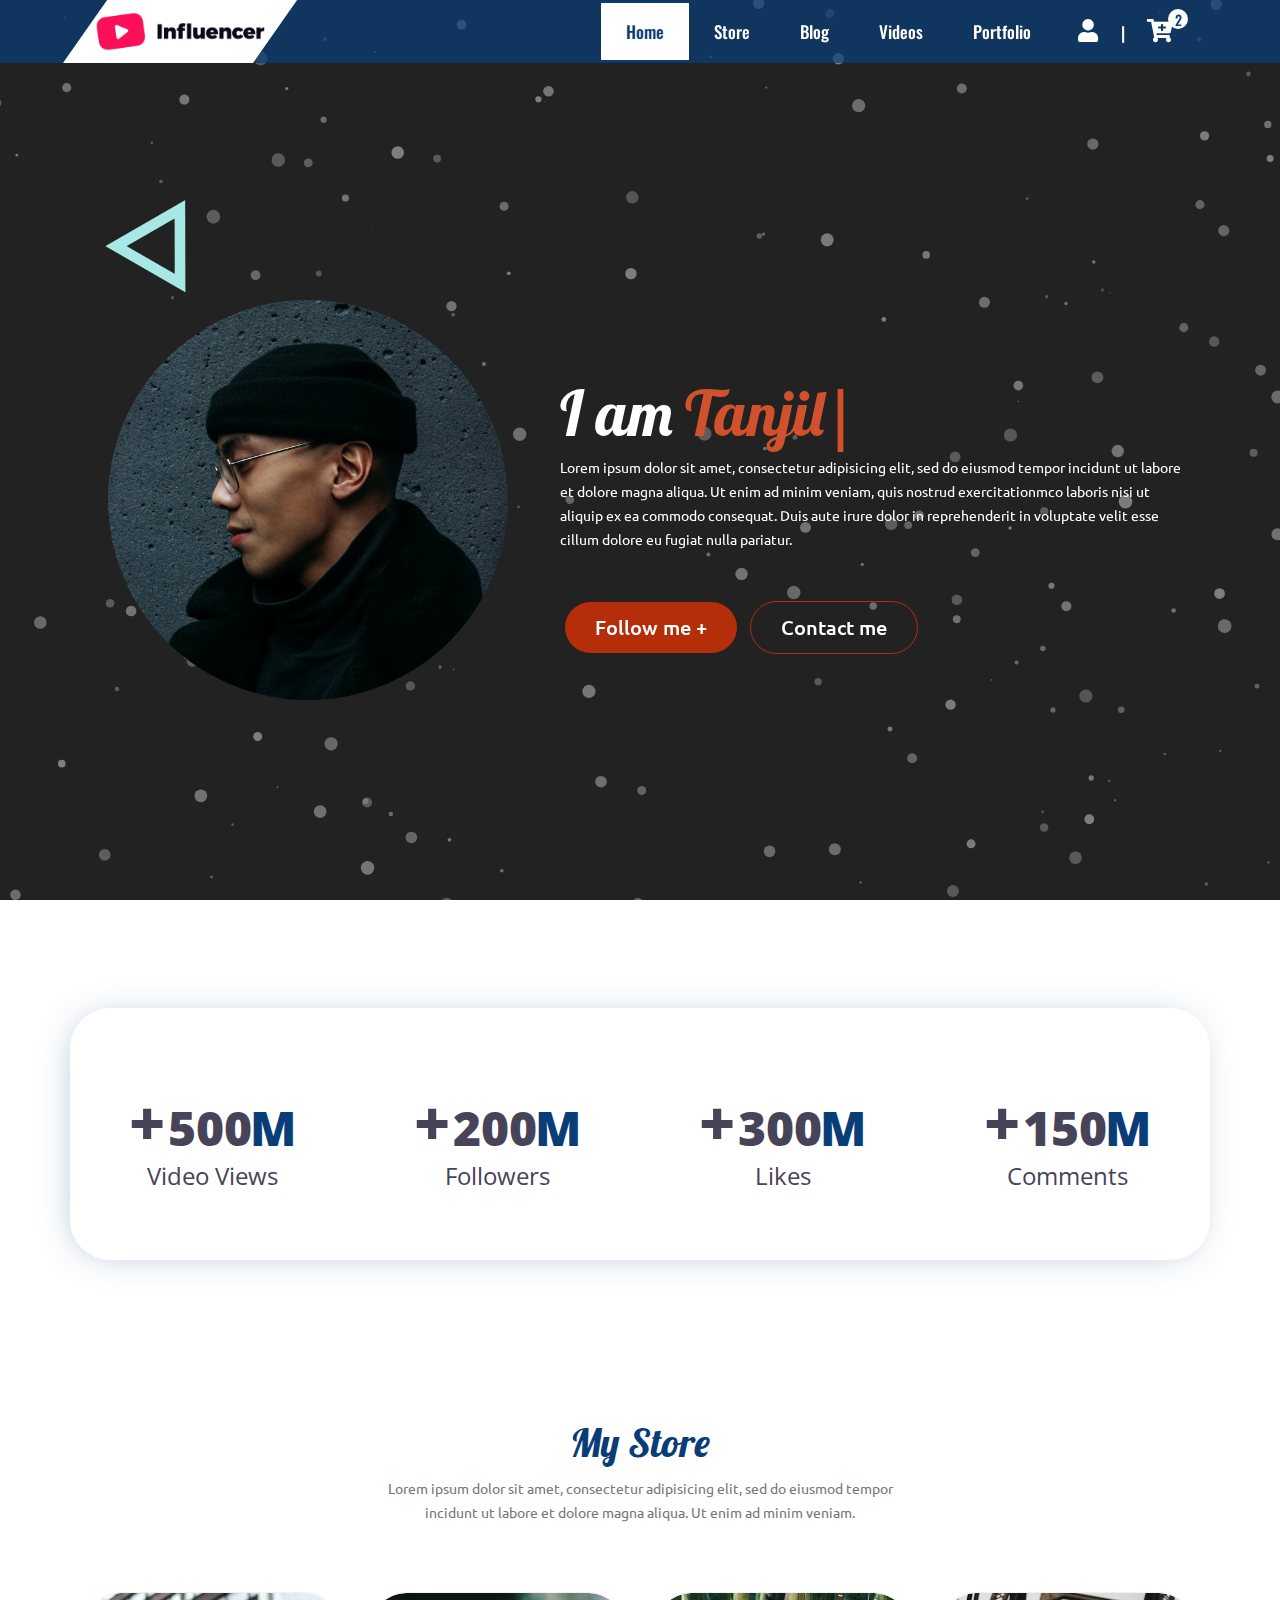
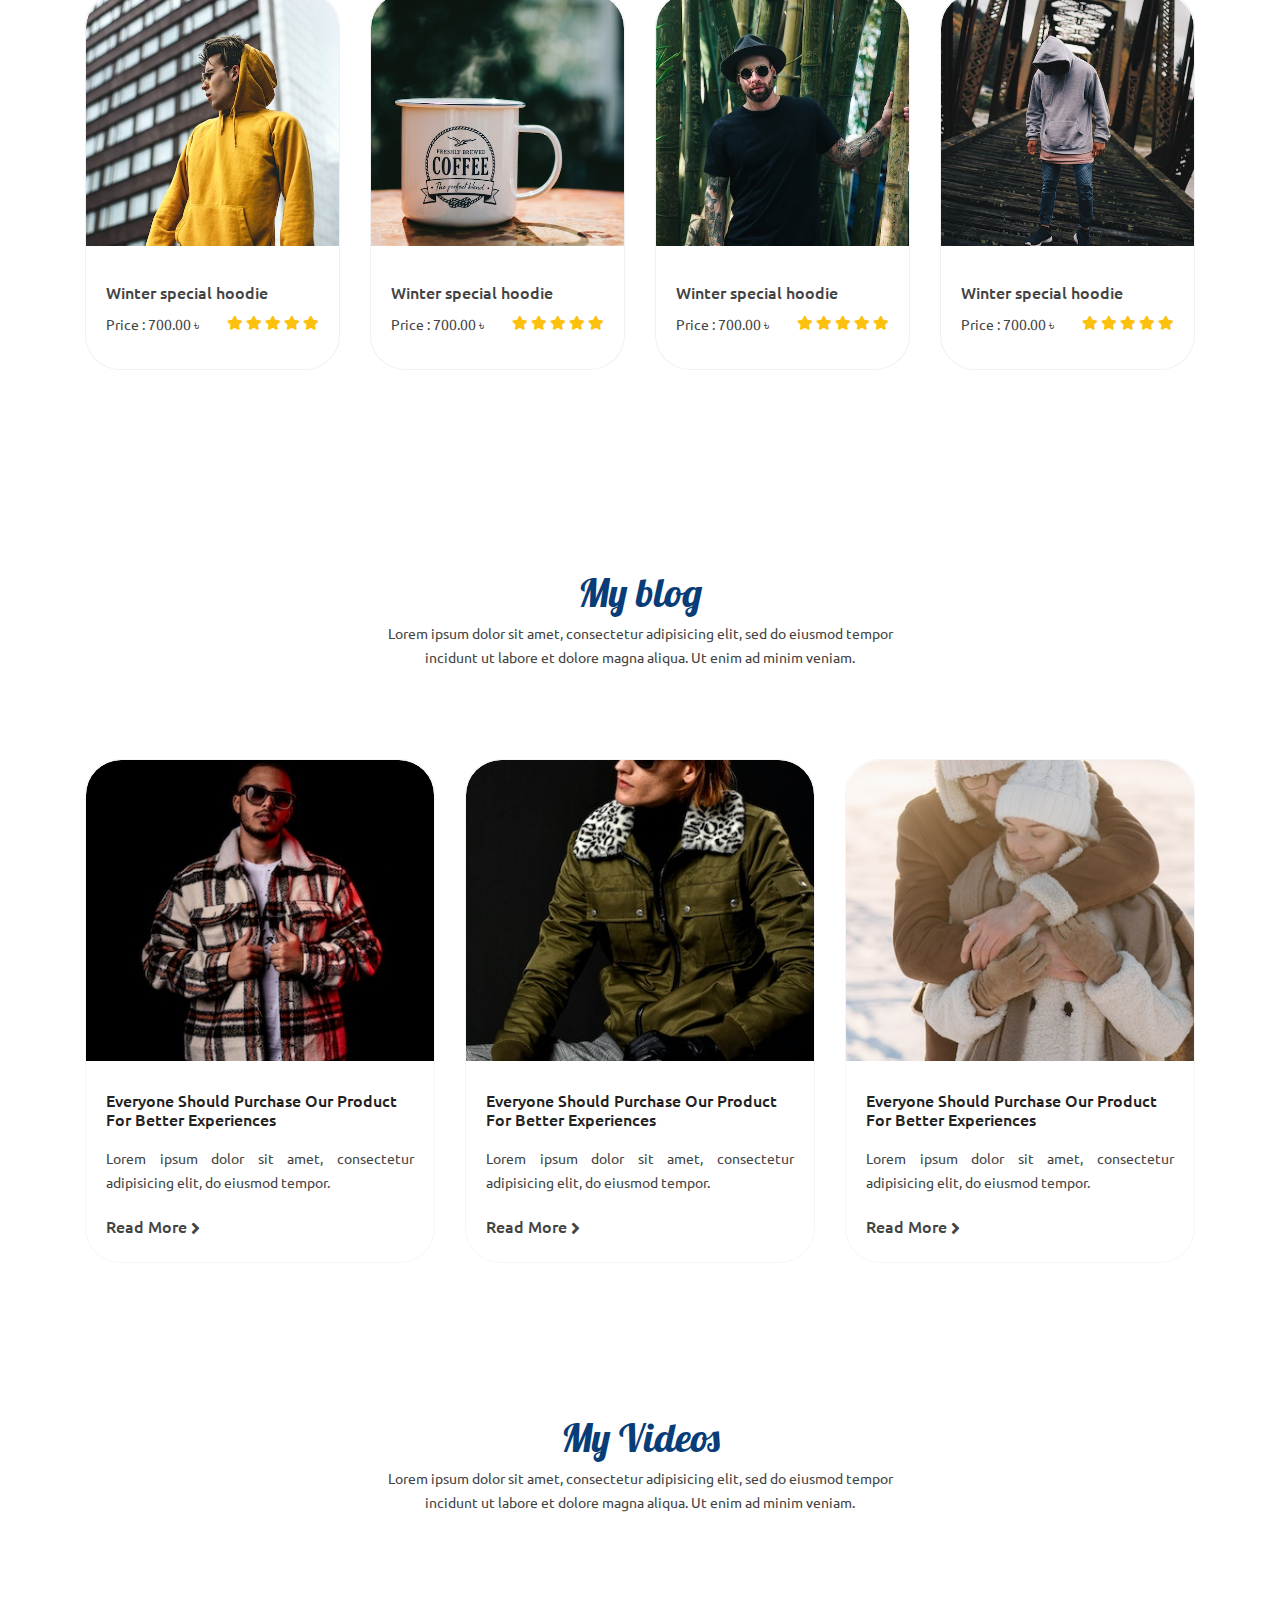
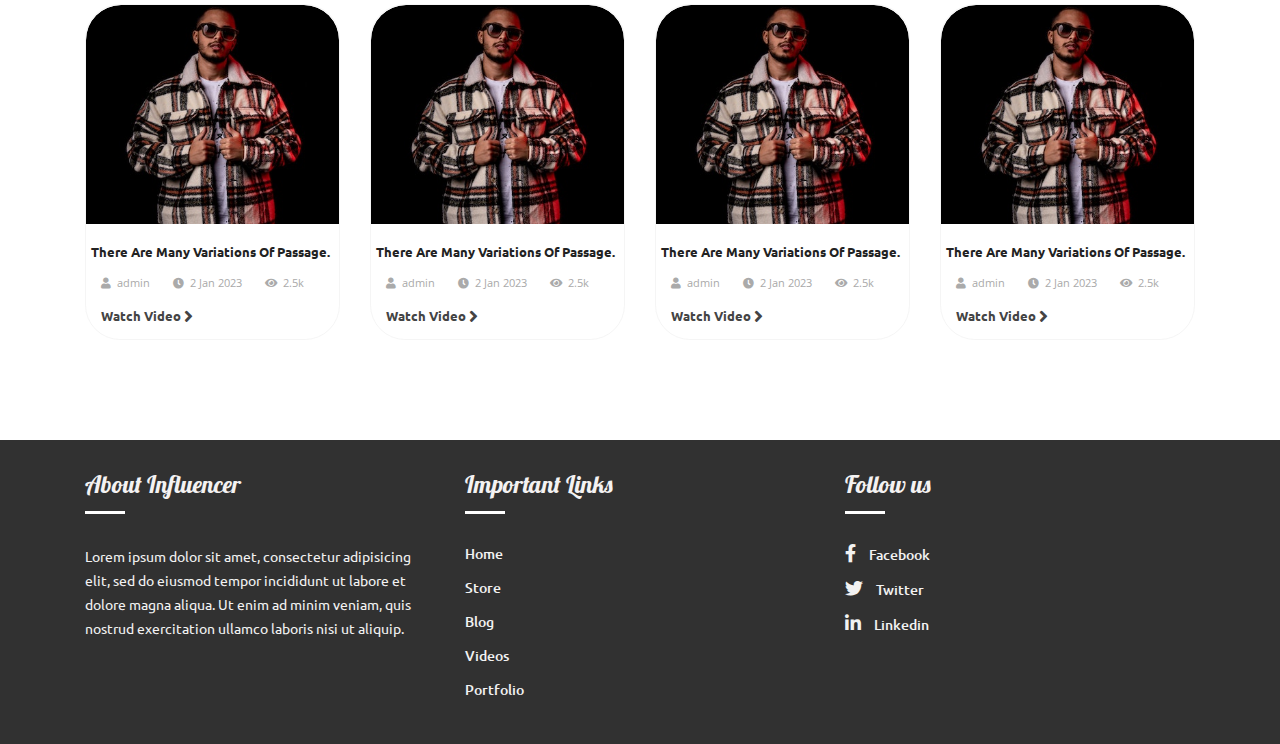
==== commit b4d141c0: "regis" ====
--- a/index.html
+++ b/index.html
@@ -87,7 +87,7 @@
                     >
                   </li>
                   <li>
-                    <a href="#"
+                    <a href="register.html"
                       ><i class="fas fa-address-card"></i>Registration</a
                     >
                   </li>
--- a/css/style.css
+++ b/css/style.css
@@ -3309,3 +3309,228 @@
 }
 
 /*footer part Ends*/
+#login_part {
+  margin: 80px 0;
+}
+.forgot_password {
+  text-align: right;
+}
+.wave {
+  position: fixed;
+  bottom: 0;
+  left: 0;
+  height: 100%;
+  z-index: -1;
+}
+
+.login_container {
+  height: 100vh;
+  display: grid;
+  grid-template-columns: repeat(2, 1fr);
+  grid-gap: 7rem;
+  padding: 0 2rem;
+}
+
+.img {
+  display: flex;
+  justify-content: flex-end;
+  align-items: center;
+}
+
+.login-content {
+  display: flex;
+  justify-content: flex-start;
+  align-items: center;
+  text-align: center;
+}
+
+.img img {
+  width: 500px;
+}
+
+.login_form {
+  width: 360px;
+}
+
+.login-content img {
+  height: 100px;
+  width: 60px;
+}
+
+.login-content h2 {
+  margin: 15px 0;
+  color: #333;
+  font-size: 22px;
+  font-family: "Ubuntu", sans-serif;
+}
+
+.login-content .input-div {
+  position: relative;
+  display: grid;
+  grid-template-columns: 7% 93%;
+  margin: 25px 0;
+  padding: 5px 0;
+  border-bottom: 2px solid #d9d9d9;
+}
+
+.login-content .input-div.one {
+  margin-top: 0;
+}
+
+.i {
+  color: #d9d9d9;
+  display: flex;
+  justify-content: center;
+  align-items: center;
+}
+
+.i i {
+  transition: 0.3s;
+}
+
+.input-div > div {
+  position: relative;
+  height: 45px;
+}
+
+.input-div > div > h5 {
+  position: absolute;
+  left: 10px;
+  top: 50%;
+  transform: translateY(-50%);
+  color: #999;
+  font-size: 18px;
+  transition: 0.3s;
+}
+
+.input-div:before,
+.input-div:after {
+  content: "";
+  position: absolute;
+  bottom: -2px;
+  width: 0%;
+  height: 2px;
+  background-color: var(--blue);
+  transition: 0.4s;
+}
+
+.input-div:before {
+  right: 50%;
+}
+
+.input-div:after {
+  left: 50%;
+}
+
+.input-div.focus:before,
+.input-div.focus:after {
+  width: 50%;
+}
+
+.input-div.focus > div > h5 {
+  top: -5px;
+  font-size: 15px;
+}
+
+.input-div.focus > .i > i {
+  color: var(--blue);
+}
+
+.input-div > div > input {
+  position: absolute;
+  left: 0;
+  top: 0;
+  width: 100%;
+  height: 100%;
+  border: none;
+  outline: none;
+  background: none;
+  padding: 0.5rem 0.7rem;
+  font-size: 1.2rem;
+  color: #555;
+  font-family: "poppins", sans-serif;
+}
+
+.input-div.pass {
+  margin-bottom: 4px;
+}
+
+a {
+  display: block;
+  text-decoration: none;
+  color: #999;
+  font-size: 0.9rem;
+  transition: 0.3s;
+}
+
+a:hover {
+  color: #38d39f;
+}
+
+.btn {
+  display: block;
+  width: 100%;
+  height: 50px;
+  border-radius: 25px;
+  outline: none;
+  border: none;
+  background-color: var(--blue);
+  background-size: 200%;
+  font-size: 1.2rem;
+  color: #fff;
+  font-family: "Poppins", sans-serif;
+  text-transform: uppercase;
+  margin: 1rem 0;
+  cursor: pointer;
+  transition: 0.5s;
+}
+.btn:hover {
+  background-position: right;
+}
+
+/* new user section registration here */
+
+#text-login {
+  display: inline;
+  margin-left: 10px;
+  color: rgb(25, 118, 210);
+}
+
+@media screen and (max-width: 1050px) {
+  .login_container {
+    grid-gap: 5rem;
+  }
+}
+
+@media screen and (max-width: 1000px) {
+  form {
+    width: 290px;
+  }
+
+  .login-content h2 {
+    font-size: 2.4rem;
+    margin: 8px 0;
+  }
+
+  .img img {
+    width: 400px;
+  }
+}
+
+@media screen and (max-width: 900px) {
+  .login_container {
+    grid-template-columns: 1fr;
+  }
+
+  .img {
+    display: none;
+  }
+
+  .wave {
+    display: none;
+  }
+
+  .login-content {
+    justify-content: center;
+  }
+}
